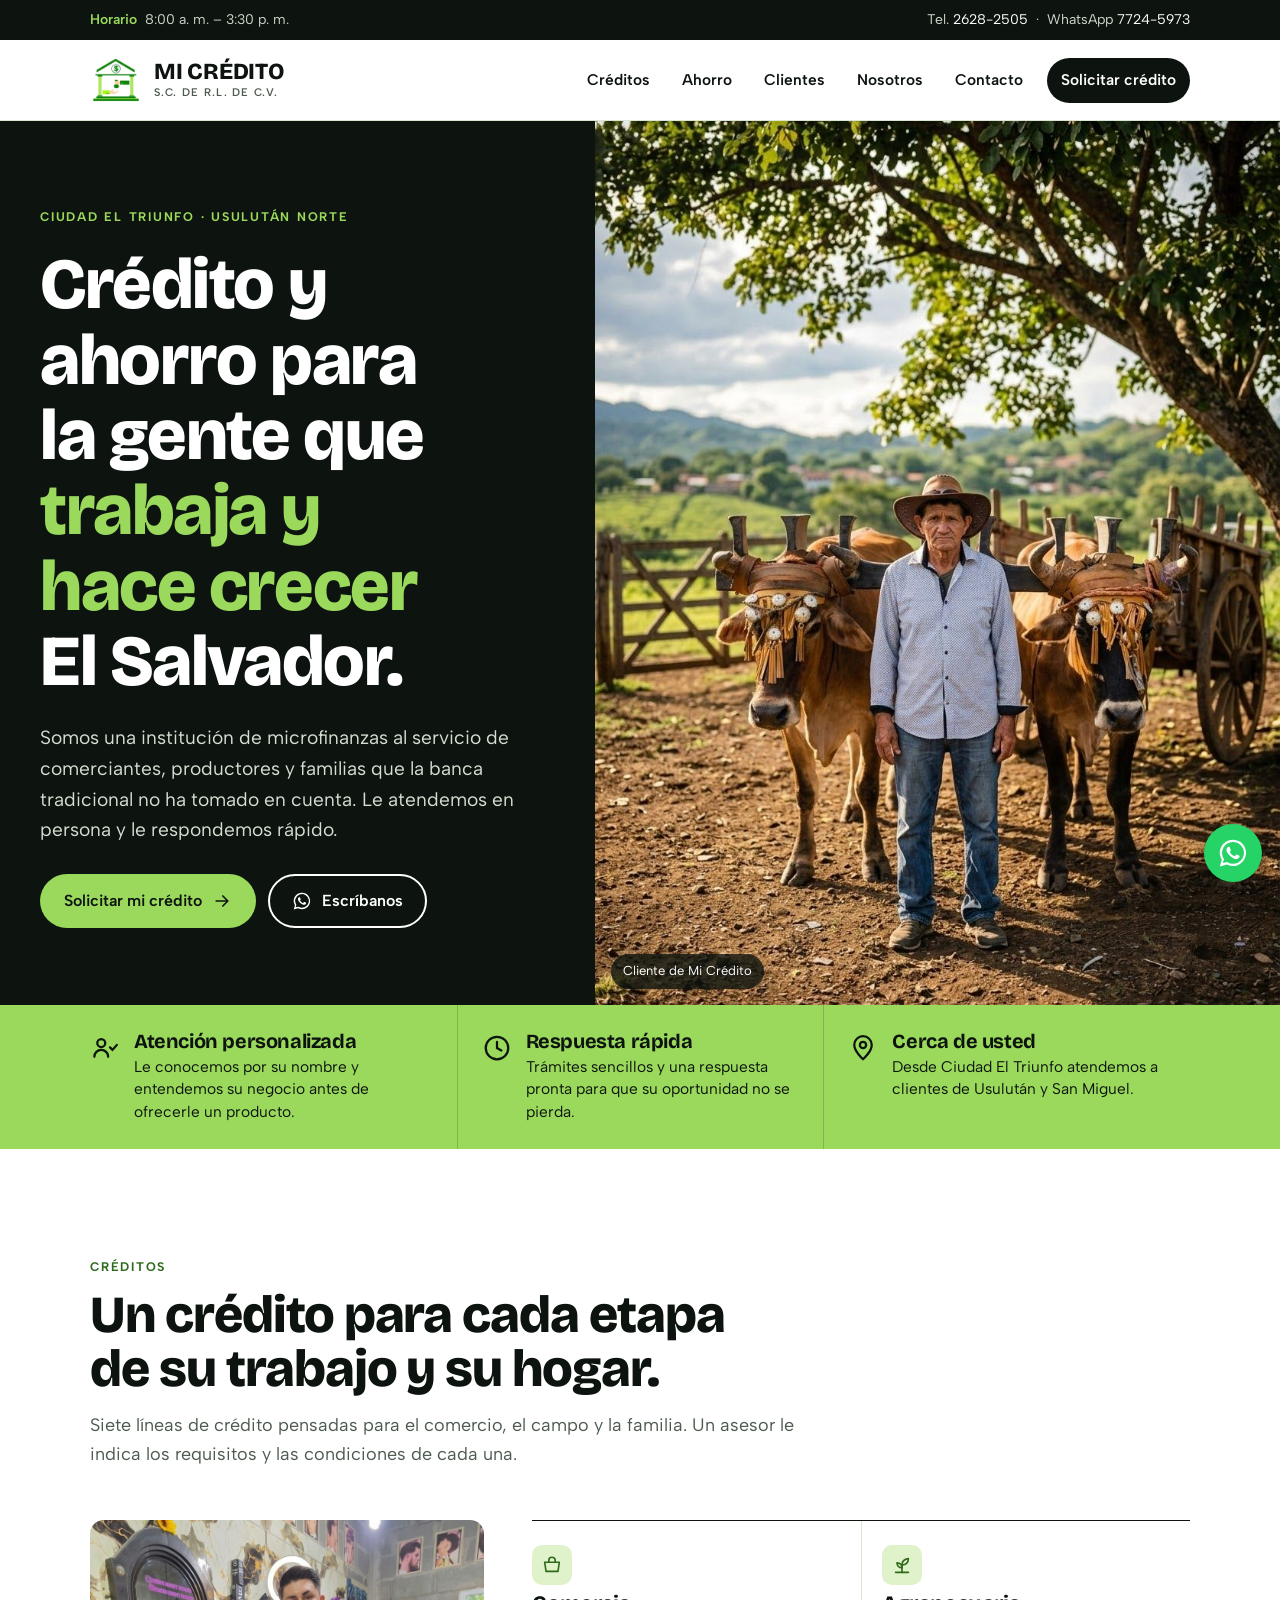
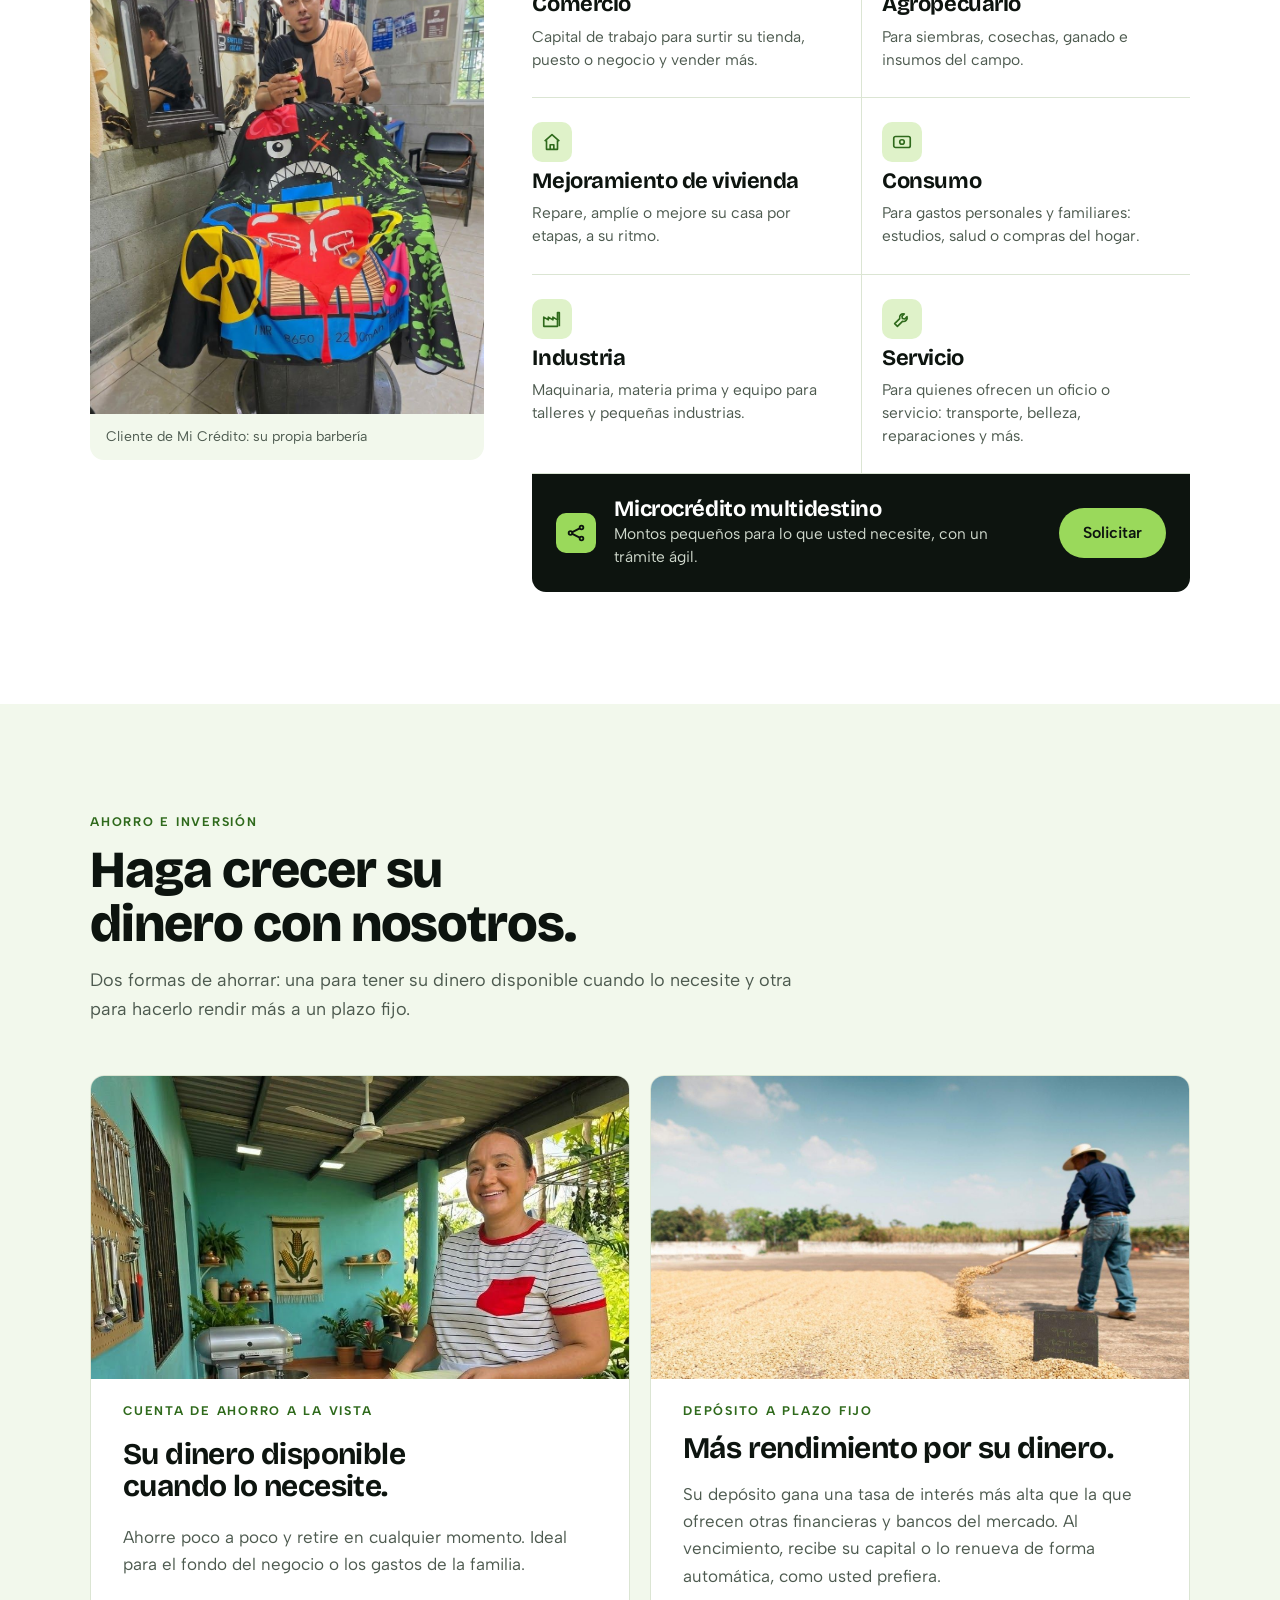
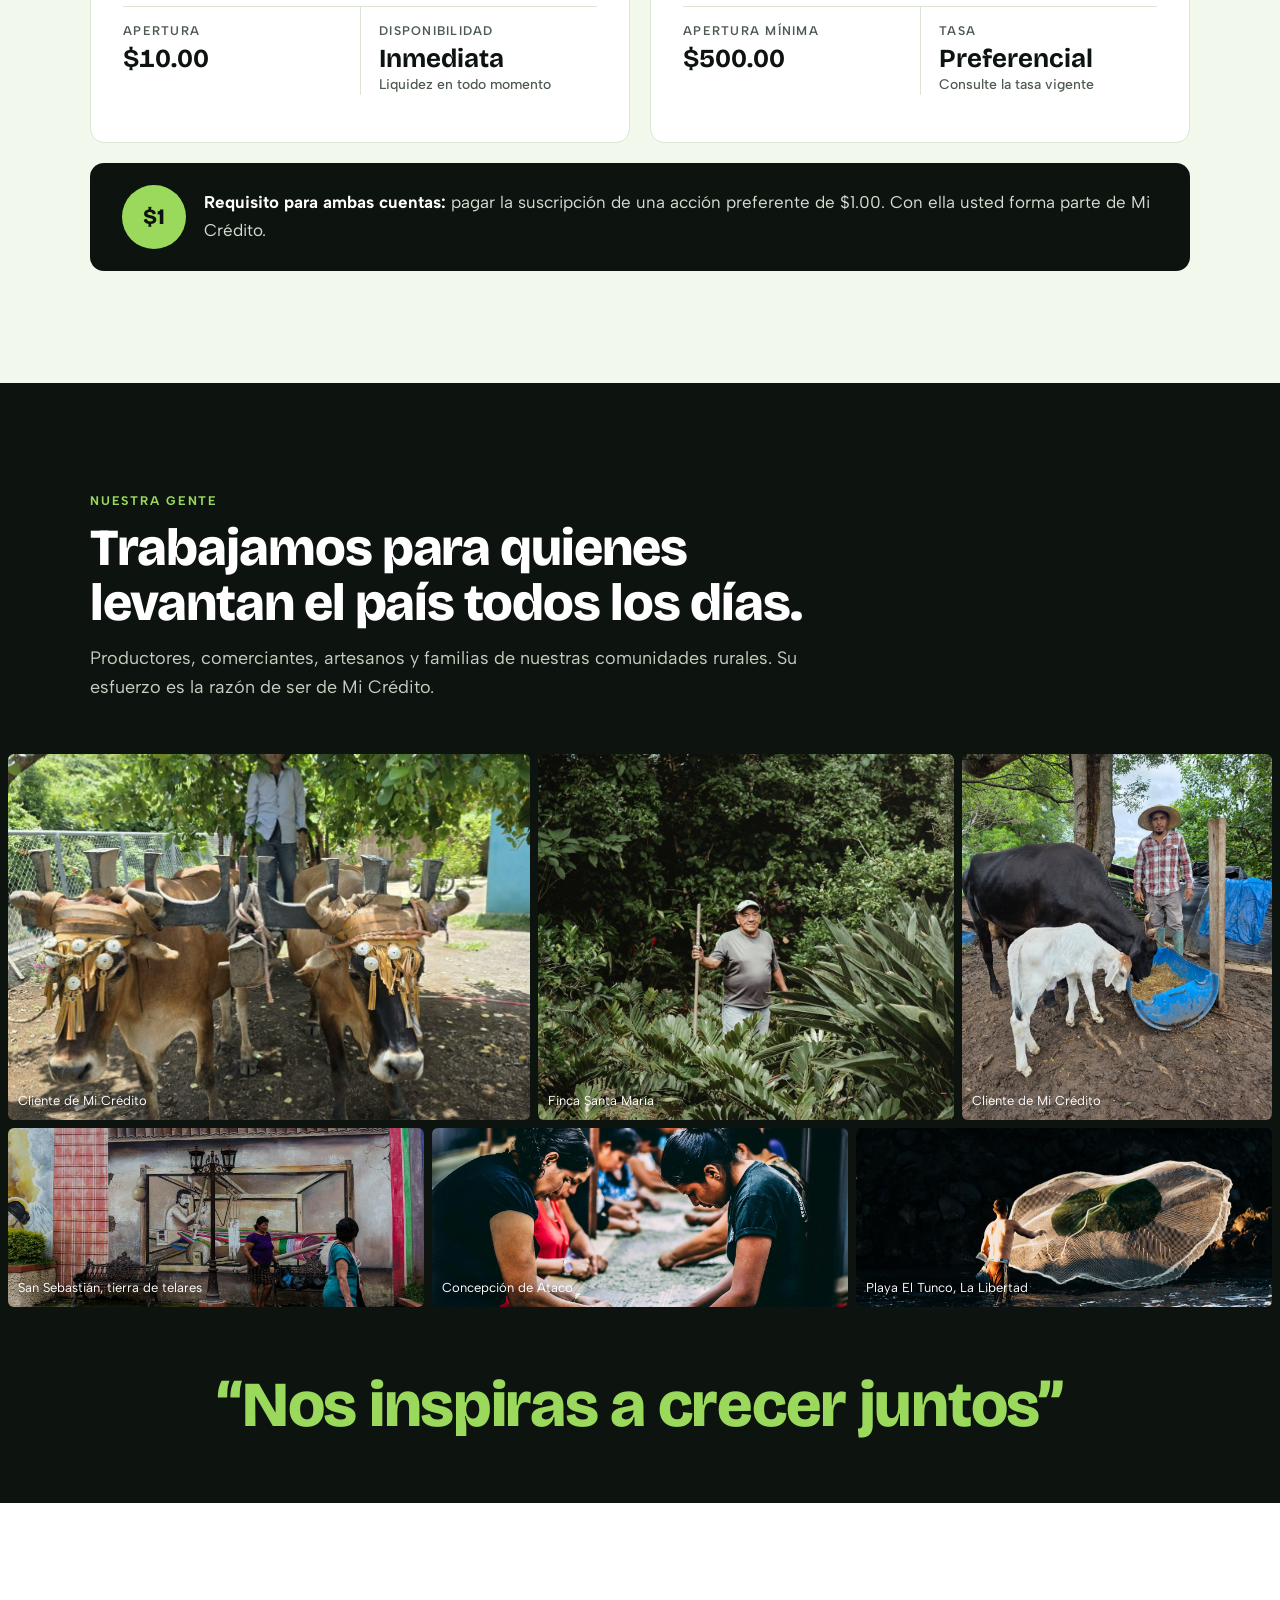
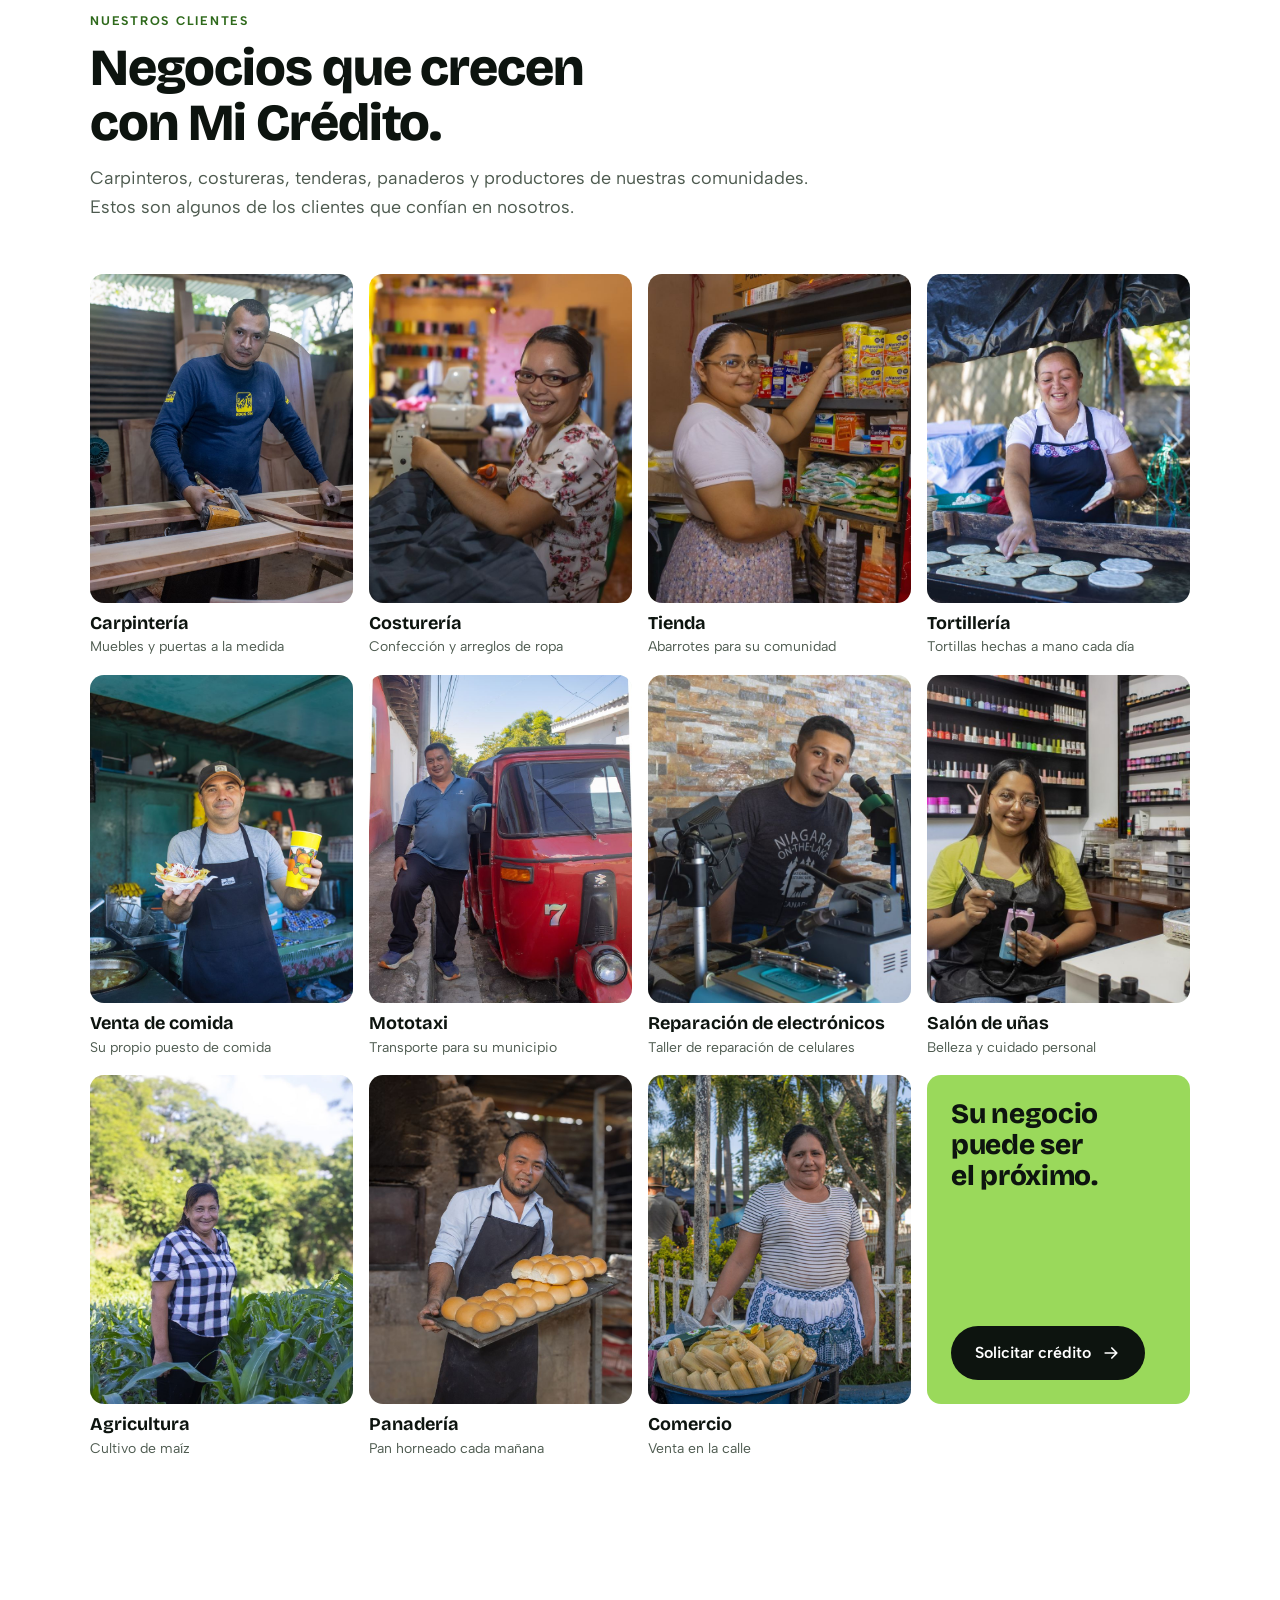
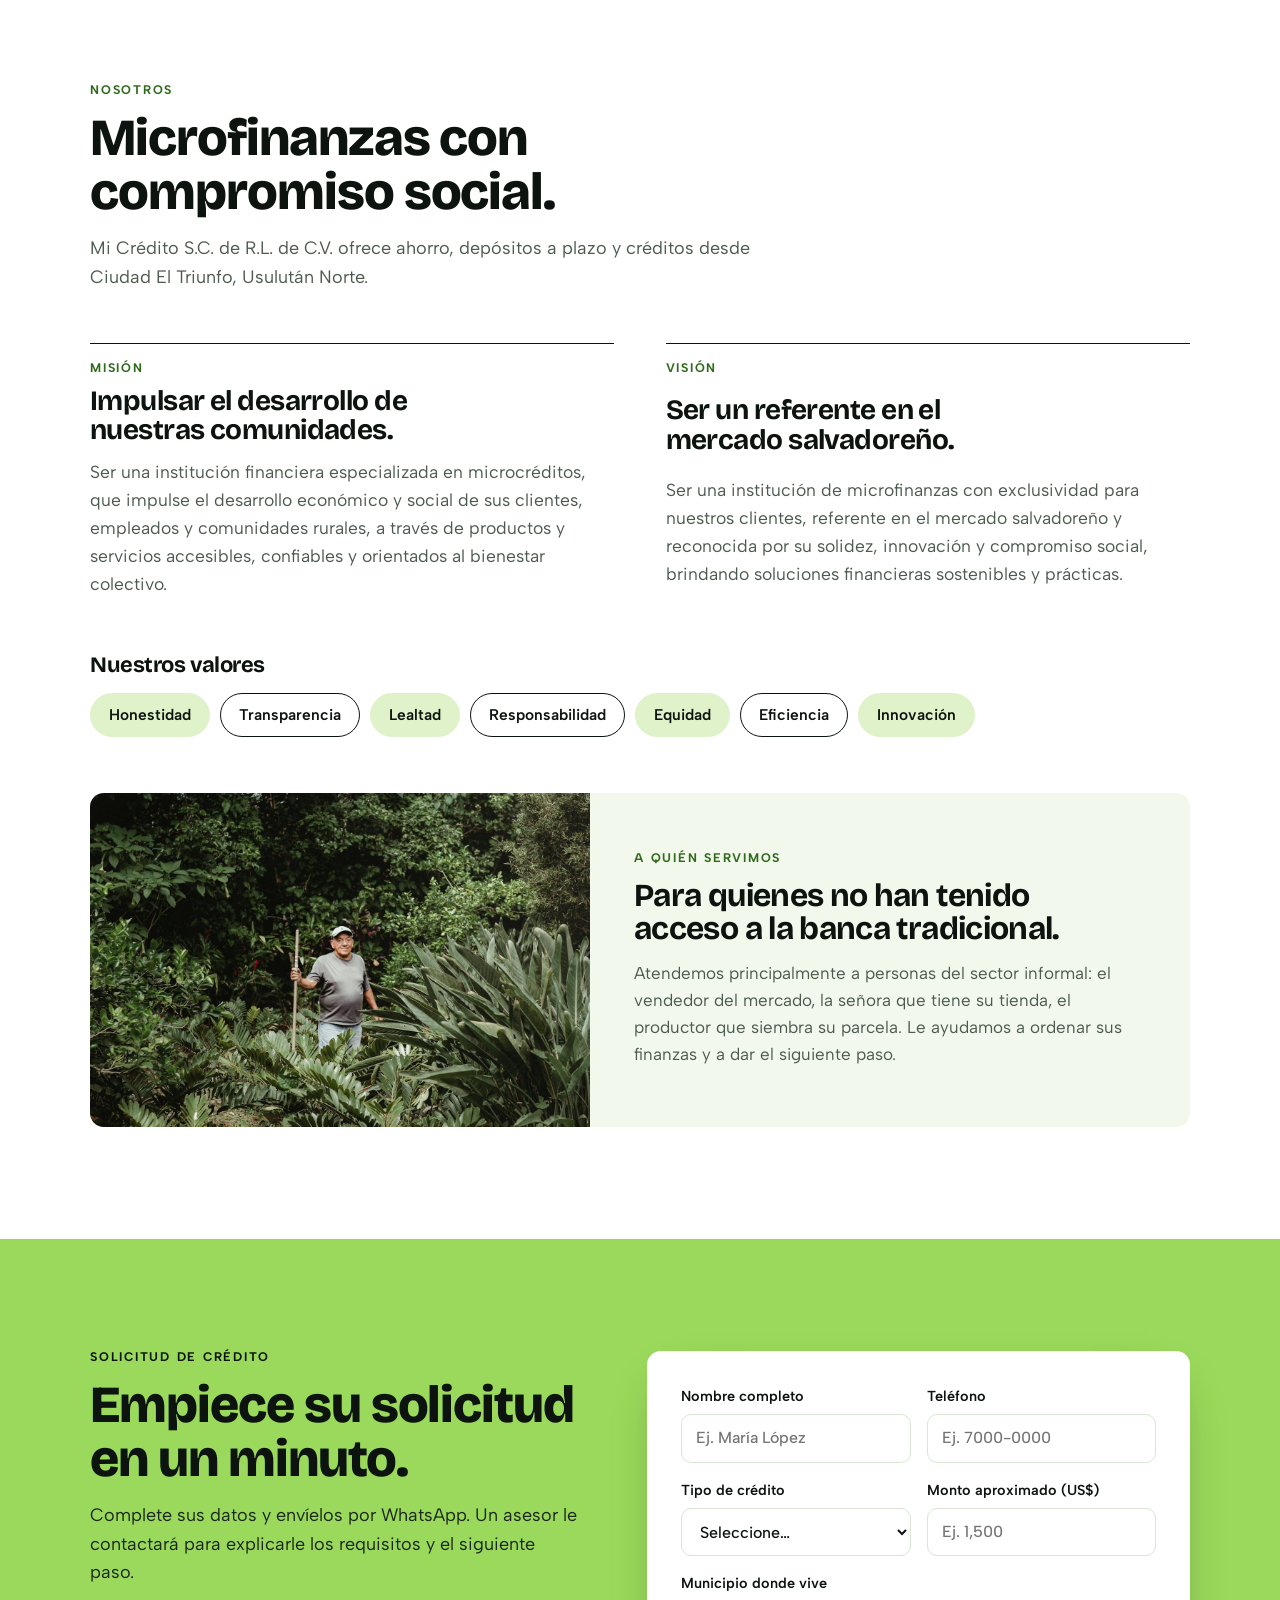
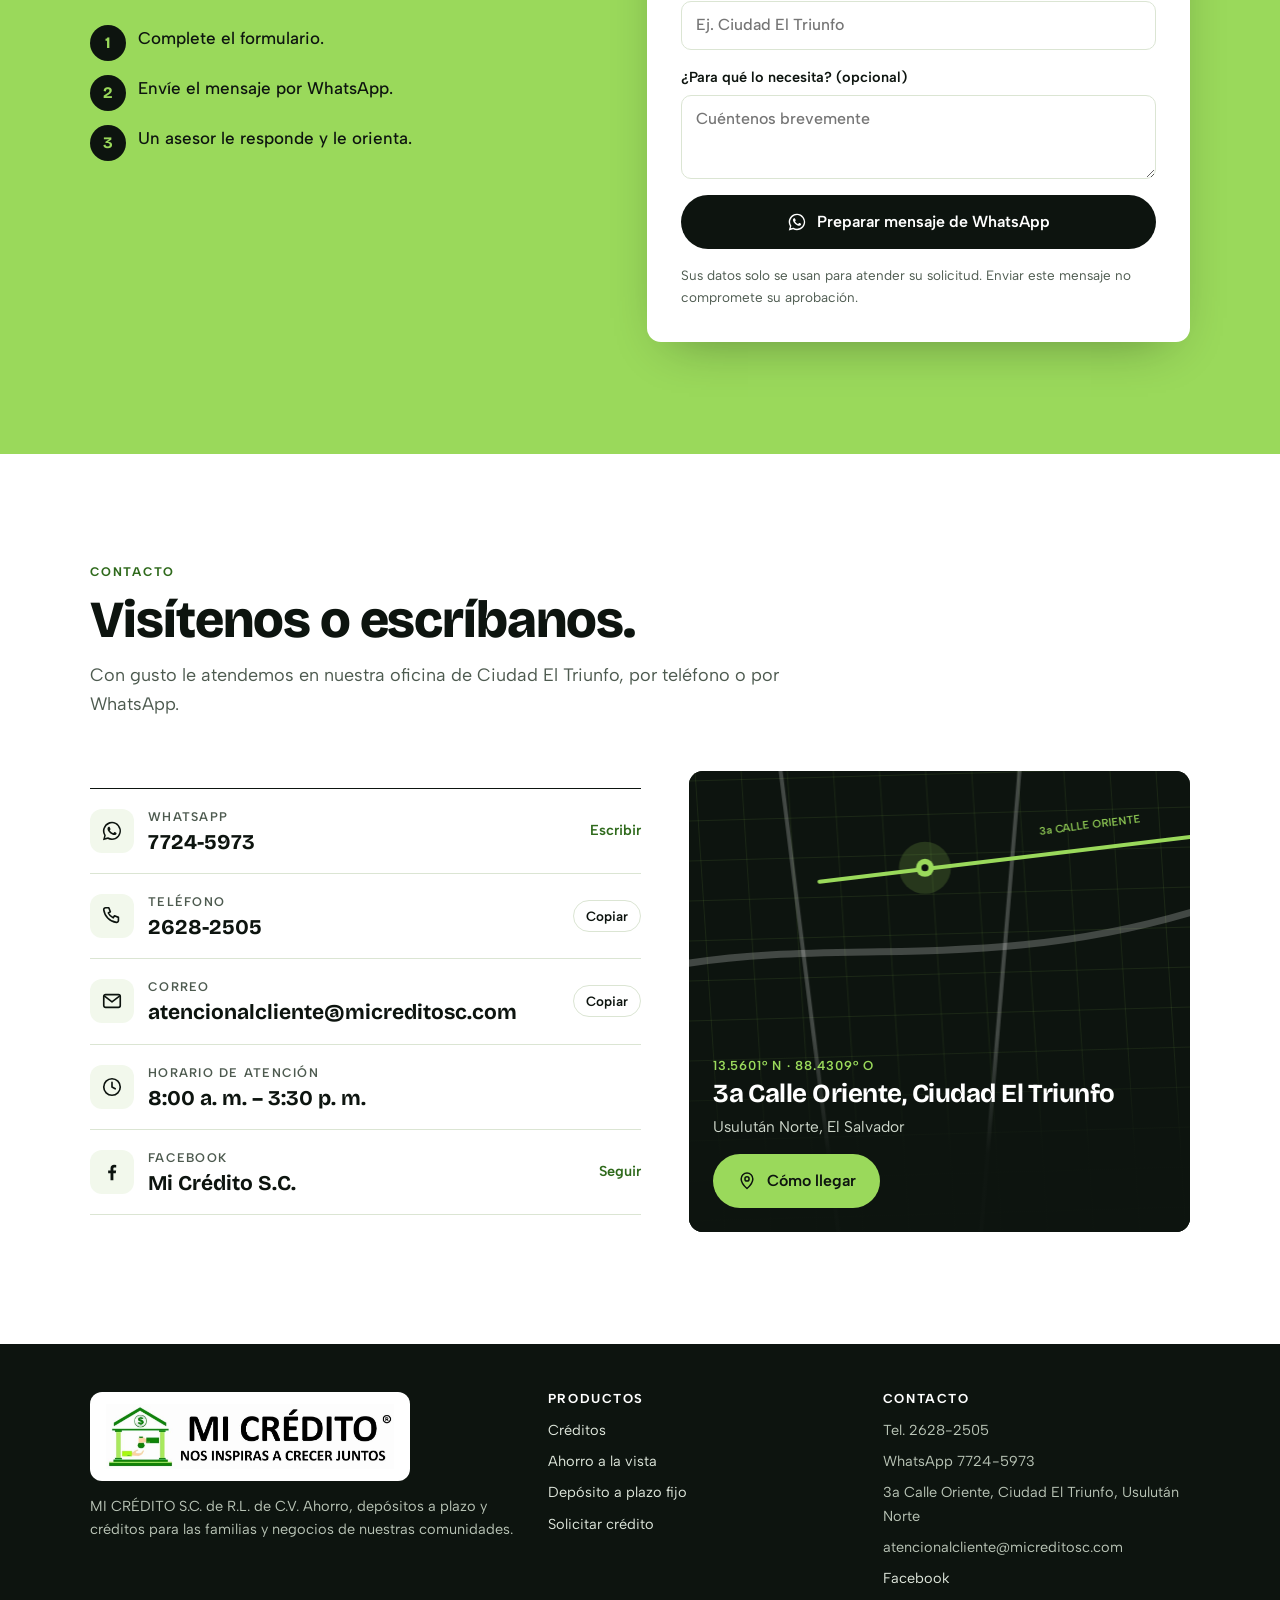
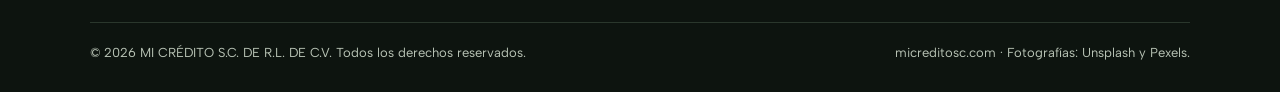
==== index.html @ 95948103 "Galería de clientes: 11 negocios reales Co-Authored-By: Claude Opus 5.5 <noreply@anthropic.com> Clau" ====
<!doctype html><html lang="es"><head><meta charset="utf-8"><meta name="viewport" content="width=device-width, initial-scale=1, viewport-fit=cover">
<title>Mi Crédito S.C.</title>
<meta name="description" content="Mi Crédito S.C. — créditos, ahorro y depósitos a plazo en Ciudad El Triunfo, Usulután Norte. Atención personalizada y respuesta rápida.">
<link rel="icon" type="image/png" href="favicon.png">
<link rel="apple-touch-icon" href="apple-touch-icon.png">
<link rel="canonical" href="https://micreditosc.com/">
<meta property="og:type" content="website">
<meta property="og:url" content="https://micreditosc.com/">
<meta property="og:title" content="Mi Crédito S.C. | Créditos y ahorro en Ciudad El Triunfo">
<meta property="og:description" content="Créditos, ahorro y depósitos a plazo en Ciudad El Triunfo, Usulután Norte. Atención personalizada y respuesta rápida.">
<meta property="og:image" content="https://micreditosc.com/img/cliente-carreta-retrato.jpg">
<meta property="og:locale" content="es_SV">
<link rel="preconnect" href="https://fonts.googleapis.com">
<link rel="preconnect" href="https://fonts.gstatic.com" crossorigin>
<link rel="stylesheet" href="https://fonts.googleapis.com/css2?family=Bricolage+Grotesque:opsz,wght@12..96,500;12..96,700;12..96,800&family=Albert+Sans:wght@400;500;600;700&display=swap">
<style>
/* Layout: photo-led single page. Black type panels beside full-bleed photos of Salvadoran people; light green carries every action. */
:root{
  color-scheme: light;
  --ink:#0d140f;          /* negro de marca */
  --ink-2:#1b261d;
  --paper:#ffffff;        /* blanco */
  --mist:#f2f8ec;         /* blanco verdoso para bandas */
  --leaf:#9ad95b;         /* verde claro de marca */
  --leaf-soft:#dff2c9;
  --leaf-deep:#2f6a1c;    /* verde legible sobre blanco */
  --muted:#4d5a4f;
  --line:#dbe5d3;
  --display:"Bricolage Grotesque", "Arial Narrow", Arial, sans-serif;
  --body:"Albert Sans", "Segoe UI", Helvetica, Arial, sans-serif;
  --wrap:1180px;
  --gutter:clamp(16px,4vw,40px);
  --r:14px;
}
*{box-sizing:border-box}
html{scroll-behavior:smooth}
@media (prefers-reduced-motion:reduce){html{scroll-behavior:auto}*{transition:none!important}}
body{background:var(--paper);color:var(--ink);font:400 17px/1.6 var(--body);margin:0;-webkit-font-smoothing:antialiased}
img{max-width:100%;height:auto;display:block}
[hidden]{display:none!important}
a{color:inherit}
h1,h2,h3{font-family:var(--display);line-height:1.05;margin:0;text-wrap:balance;letter-spacing:-.02em}
p{margin:0}
.wrap{max-width:var(--wrap);margin-inline:auto;padding-inline:var(--gutter)}
.eyebrow{font:700 12.5px/1 var(--body);letter-spacing:.14em;text-transform:uppercase;color:var(--leaf-deep)}
.on-dark .eyebrow,.eyebrow.on-dark{color:var(--leaf)}
:focus-visible{outline:3px solid var(--leaf);outline-offset:3px;border-radius:6px}

/* Botones */
.btn{display:inline-flex;align-items:center;gap:10px;font:600 16px/1 var(--body);padding:15px 22px;border-radius:999px;text-decoration:none;border:2px solid transparent;cursor:pointer;transition:transform .15s ease, background .15s ease}
.btn:hover{transform:translateY(-1px)}
.btn-leaf{background:var(--leaf);color:var(--ink)}
.btn-leaf:hover{background:#aee374}
.btn-ghost{border-color:currentColor;color:inherit;background:transparent}
.btn svg{width:20px;height:20px;flex:none}

/* Barra superior */
.topbar{background:var(--ink);color:#cfd8cc;font-size:14px}
.topbar .wrap{display:flex;flex-wrap:wrap;gap:6px 24px;justify-content:space-between;padding-block:9px}
.topbar a{text-decoration:none;color:#fff}
.topbar span b{color:var(--leaf);font-weight:600}

/* Encabezado */
header.site{position:sticky;top:env(safe-area-inset-top,0px);z-index:20;background:rgba(255,255,255,.96);backdrop-filter:saturate(1.4) blur(8px);border-bottom:1px solid var(--line)}
header.site .wrap{display:flex;align-items:center;justify-content:space-between;gap:20px;padding-block:14px}
.brand{display:flex;align-items:center;gap:12px;text-decoration:none}
.mark{width:52px;height:52px;flex:none;display:block}
.foot-logo{display:block;background:#fff;border-radius:12px;padding:12px 16px;max-width:320px}
.foot-logo img{width:100%;height:auto}
.brand-name{font:800 23px/1 var(--display);letter-spacing:-.01em;text-transform:uppercase}
.brand-name small{display:block;font:600 11px/1.3 var(--body);letter-spacing:.12em;text-transform:uppercase;color:var(--muted);margin-top:3px}
nav.main ul{display:flex;gap:4px;list-style:none;margin:0;padding:0;align-items:center}
nav.main a{display:block;text-decoration:none;font-weight:600;font-size:15.5px;padding:10px 14px;border-radius:999px}
nav.main a:hover{background:var(--mist)}
nav.main a.cta{background:var(--ink);color:#fff;margin-left:6px}
nav.main a.cta:hover{background:var(--ink-2)}
.menu-btn{display:none;background:none;border:1.5px solid var(--line);border-radius:10px;padding:9px 12px;font:600 15px var(--body);color:var(--ink);cursor:pointer}
@media (max-width:900px){
  .menu-btn{display:block}
  nav.main{position:absolute;left:0;right:0;top:100%;background:var(--paper);border-bottom:1px solid var(--line);padding:10px var(--gutter) 18px}
  nav.main ul{flex-direction:column;align-items:stretch}
  nav.main a.cta{margin:8px 0 0;text-align:center}
}

/* Héroe */
.hero{display:grid;grid-template-columns:minmax(0,1fr) minmax(0,1.15fr);background:var(--ink);color:#fff}
.hero-copy{padding:clamp(40px,7vw,96px) var(--gutter) clamp(40px,6vw,80px);display:flex;flex-direction:column;justify-content:center;gap:24px;max-width:640px;margin-left:auto;width:100%}
.hero h1{font-size:clamp(40px,5.6vw,74px);font-weight:800}
.hero h1 em{font-style:normal;color:var(--leaf)}
.hero .lead{font-size:clamp(17px,1.5vw,20px);color:#d6ded3;max-width:34em}
.hero .actions{display:flex;flex-wrap:wrap;gap:12px;margin-top:4px}
.hero .actions .btn-ghost{color:#fff}
.hero-photo{position:relative;min-height:420px}
.hero-photo img{position:absolute;inset:0;width:100%;height:100%!important;object-fit:cover;object-position:30% 30%}
.hero-photo figcaption{position:absolute;left:16px;bottom:16px;background:rgba(13,20,15,.78);color:#fff;font-size:13px;padding:7px 12px;border-radius:999px}
@media (max-width:900px){
  .hero{grid-template-columns:1fr}
  .hero-photo{order:-1;min-height:0;aspect-ratio:4/3;max-width:100%}
  .hero-copy{max-width:none;margin:0}
}

/* Franja de diferenciadores */
.pillars{background:var(--leaf)}
.pillars .wrap{display:grid;grid-template-columns:repeat(3,minmax(0,1fr));gap:0}
.pillar{display:flex;gap:14px;align-items:flex-start;padding:26px 24px 26px 0}
.pillar + .pillar{padding-left:24px;border-left:1.5px solid rgba(13,20,15,.18)}
.pillar svg{width:30px;height:30px;flex:none;margin-top:2px}
.pillar h3{font-size:20px;margin-bottom:4px}
.pillar p{font-size:15.5px;line-height:1.45}
@media (max-width:800px){
  .pillars .wrap{grid-template-columns:1fr}
  .pillar,.pillar + .pillar{padding:20px 0;border-left:0}
  .pillar + .pillar{border-top:1.5px solid rgba(13,20,15,.18)}
}

section{padding-block:clamp(64px,9vw,112px)}
.sec-head{display:grid;gap:14px;max-width:760px;margin-bottom:clamp(32px,5vw,52px)}
.sec-head h2{font-size:clamp(32px,4.2vw,52px);font-weight:800}
.sec-head p{color:var(--muted);font-size:18px;max-width:40em}

/* Créditos */
.credits-layout{display:grid;grid-template-columns:minmax(0,.9fr) minmax(0,1.5fr);gap:clamp(24px,4vw,48px);align-items:start}
.credit-photo{position:sticky;top:96px;border-radius:var(--r);overflow:hidden;background:var(--mist)}
.credit-photo img{width:100%;aspect-ratio:4/5;object-fit:cover}
.credit-photo figcaption{padding:12px 16px;font-size:14px;color:var(--muted)}
.credit-list{display:grid;grid-template-columns:repeat(2,minmax(0,1fr));gap:0;border-top:1.5px solid var(--ink)}
.credit{padding:24px 20px 26px 0;border-bottom:1px solid var(--line);display:grid;gap:8px;align-content:start}
.credit:nth-child(2n){padding-left:20px;border-left:1px solid var(--line)}
.credit .ic{width:40px;height:40px;border-radius:10px;background:var(--leaf-soft);display:grid;place-items:center}
.credit .ic svg{width:22px;height:22px}
.credit h3{font-size:22px;font-weight:700}
.credit p{color:var(--muted);font-size:15.5px;line-height:1.5}
.credit.wide{grid-column:1/-1;padding-left:0;border-left:0;background:var(--ink);color:#fff;padding:24px;border-radius:0 0 var(--r) var(--r);border-bottom:0;grid-template-columns:auto minmax(0,1fr) auto;align-items:center;gap:18px}
.credit.wide p{color:#cfd8cc}
.credit.wide .ic{background:var(--leaf)}
@media (max-width:900px){
  .credits-layout{grid-template-columns:1fr}
  .credit-photo{position:static}
  .credit-photo img{aspect-ratio:16/10}
}
@media (max-width:560px){
  .credit-list{grid-template-columns:1fr}
  .credit:nth-child(2n){padding-left:0;border-left:0}
  .credit.wide{grid-template-columns:1fr}
}

/* Ahorro */
.savings{background:var(--mist)}
.save-grid{display:grid;grid-template-columns:repeat(2,minmax(0,1fr));gap:20px}
.save-card{background:var(--paper);border:1px solid var(--line);border-radius:var(--r);overflow:hidden;display:flex;flex-direction:column}
.save-card img{width:100%;aspect-ratio:16/9;object-fit:cover}
.save-body{padding:26px clamp(20px,3vw,32px) 30px;display:grid;gap:16px;flex:1}
.save-body h3{font-size:clamp(24px,2.4vw,30px)}
.save-body > p{color:var(--muted)}
.facts{display:grid;grid-template-columns:repeat(2,minmax(0,1fr));gap:0;border-top:1px solid var(--line);margin-top:auto}
.fact{padding:14px 0 0}
.fact + .fact{padding-left:18px;border-left:1px solid var(--line)}
.fact dt{font-size:12.5px;letter-spacing:.1em;text-transform:uppercase;color:var(--muted);font-weight:600}
.fact dd{margin:4px 0 0;font:700 26px/1.1 var(--display);font-variant-numeric:tabular-nums}
.fact dd small{font:500 14px/1.3 var(--body);color:var(--muted);display:block;margin-top:3px}
.share-note{margin-top:20px;display:grid;grid-template-columns:auto minmax(0,1fr);gap:18px;align-items:center;background:var(--ink);color:#fff;border-radius:var(--r);padding:22px clamp(20px,3vw,32px)}
.share-coin{width:64px;height:64px;border-radius:50%;background:var(--leaf);color:var(--ink);display:grid;place-items:center;font:800 22px/1 var(--display)}
.share-note p{color:#d6ded3}
.share-note strong{color:#fff}
@media (max-width:800px){.save-grid{grid-template-columns:1fr}}

/* Nuestra gente */
.people{background:var(--ink);color:#fff;padding-bottom:0}
.people .sec-head p{color:#c4cec1}
.mosaic{display:grid;grid-template-columns:repeat(12,minmax(0,1fr));grid-auto-rows:clamp(120px,14vw,190px);gap:8px;padding:0 8px 8px}
.mosaic figure{margin:0;position:relative;overflow:hidden;border-radius:6px}
.mosaic img{width:100%;height:100%!important;object-fit:cover;transition:transform .5s ease}
.mosaic figure:hover img{transform:scale(1.04)}
.mosaic figcaption{position:absolute;left:10px;bottom:10px;right:10px;font-size:13px;line-height:1.3;color:#fff;text-shadow:0 1px 8px rgba(0,0,0,.7)}
.m1{grid-column:span 5;grid-row:span 2}
.m2{grid-column:span 4;grid-row:span 2}
.m3{grid-column:span 3;grid-row:span 2}
.m4{grid-column:span 4}
.m5{grid-column:span 4}
.m6{grid-column:span 4}
.slogan{grid-column:span 12;display:flex;align-items:center;justify-content:center;padding:clamp(28px,5vw,56px) 16px;text-align:center}
.slogan p{font:800 clamp(30px,5vw,64px)/1.05 var(--display);letter-spacing:-.02em;color:var(--leaf);text-wrap:balance}
@media (max-width:760px){
  .mosaic{grid-template-columns:repeat(2,minmax(0,1fr));grid-auto-rows:170px}
  .m1,.m2,.m3,.m4,.m5,.m6{grid-column:span 1;grid-row:span 1}
  .m1{grid-column:span 2;grid-row:span 2}
  .m6{grid-column:span 2}
  .slogan{grid-column:span 2}
}

/* Clientes */
.clients{background:var(--paper)}
.client-grid{display:grid;grid-template-columns:repeat(4,minmax(0,1fr));gap:16px;list-style:none;margin:0;padding:0}
.client{margin:0;display:grid;gap:10px;align-content:start}
.client img{width:100%;aspect-ratio:4/5;height:auto;object-fit:cover;border-radius:var(--r);background:var(--mist)}
.client figcaption{display:grid;gap:2px}
.client figcaption b{font:700 18px/1.2 var(--display)}
.client figcaption span{font-size:14px;color:var(--muted)}
.client-cta{background:var(--leaf);border-radius:var(--r);padding:24px;display:grid;align-content:space-between;gap:18px;aspect-ratio:4/5;max-width:100%}
.client-cta p{font:800 clamp(22px,2.2vw,28px)/1.1 var(--display);letter-spacing:-.01em;text-wrap:balance}
.client-cta .btn{justify-self:start}
@media (max-width:980px){.client-grid{grid-template-columns:repeat(3,minmax(0,1fr))}}
@media (max-width:700px){.client-grid{grid-template-columns:repeat(2,minmax(0,1fr));gap:12px}.client figcaption b{font-size:16px}.client-cta{aspect-ratio:4/5;padding:16px}.client-cta p{font-size:19px}.client-cta .btn{padding:12px 14px;font-size:14px}}

/* Nosotros */
.about-grid{display:grid;grid-template-columns:repeat(2,minmax(0,1fr));gap:clamp(24px,4vw,56px)}
.mv{display:grid;gap:12px;padding-top:18px;border-top:1.5px solid var(--ink)}
.mv h3{font-size:28px}
.mv p{color:var(--muted);font-size:17.5px}
.values{margin-top:clamp(36px,5vw,56px)}
.values h3{font-size:22px;margin-bottom:16px}
.chips{display:flex;flex-wrap:wrap;gap:10px;list-style:none;padding:0;margin:0}
.chips li{border:1.5px solid var(--ink);border-radius:999px;padding:9px 18px;font-weight:600;font-size:15.5px}
.chips li:nth-child(odd){background:var(--leaf-soft);border-color:var(--leaf-soft)}
.audience{margin-top:clamp(36px,5vw,56px);display:grid;grid-template-columns:minmax(0,1fr) minmax(0,1.2fr);border-radius:var(--r);overflow:hidden;background:var(--mist)}
.audience img{width:100%;height:100%!important;object-fit:cover;min-height:260px}
.audience div{padding:clamp(24px,4vw,44px);display:grid;gap:14px;align-content:center}
.audience h3{font-size:clamp(24px,2.6vw,32px)}
.audience p{color:var(--muted)}
@media (max-width:800px){.about-grid,.audience{grid-template-columns:1fr}.audience img{min-height:0;aspect-ratio:16/10}}

/* Pre-solicitud */
.apply{background:var(--leaf)}
.apply-grid{display:grid;grid-template-columns:minmax(0,1fr) minmax(0,1.1fr);gap:clamp(28px,5vw,64px);align-items:start}
.apply .sec-head{margin-bottom:0}
.apply .sec-head p{color:var(--ink-2)}
.steps{list-style:none;padding:0;margin:24px 0 0;display:grid;gap:14px;counter-reset:s}
.steps li{display:grid;grid-template-columns:36px minmax(0,1fr);gap:12px;align-items:start;font-weight:500}
.steps li::before{counter-increment:s;content:counter(s);width:36px;height:36px;border-radius:50%;background:var(--ink);color:var(--leaf);display:grid;place-items:center;font:700 16px/1 var(--display)}
form.card{background:var(--paper);border-radius:var(--r);padding:clamp(22px,3vw,34px);display:grid;gap:16px;box-shadow:0 18px 50px -24px rgba(13,20,15,.45)}
.row{display:grid;grid-template-columns:repeat(2,minmax(0,1fr));gap:16px}
label{display:grid;gap:6px;font-weight:600;font-size:14.5px}
input,select,textarea{font:500 16px/1.4 var(--body);color:var(--ink);background:var(--paper);border:1.5px solid var(--line);border-radius:10px;padding:12px 14px;width:100%}
input:focus,select:focus,textarea:focus{outline:none;border-color:var(--leaf-deep);box-shadow:0 0 0 3px var(--leaf-soft)}
textarea{min-height:84px;resize:vertical}
.form-note{font-size:13.5px;color:var(--muted)}
.form-err{color:#a3261b;font-size:14px;font-weight:600}
form .btn{justify-content:center;width:100%}
.btn-ink{background:var(--ink);color:#fff}
.btn-ink:hover{background:var(--ink-2)}
.wa-ready{display:grid;gap:10px;background:var(--leaf-soft);border-radius:10px;padding:14px}
.wa-ready p{font-size:14.5px}
@media (max-width:860px){.apply-grid{grid-template-columns:1fr}}
@media (max-width:480px){.row{grid-template-columns:1fr}}

/* Contacto */
.contact-grid{display:grid;grid-template-columns:minmax(0,1.1fr) minmax(0,1fr);gap:clamp(24px,4vw,48px);align-items:stretch}
.channels{display:grid;gap:0;border-top:1.5px solid var(--ink)}
.channel{display:grid;grid-template-columns:44px minmax(0,1fr) auto;gap:14px;align-items:center;padding:18px 0;border-bottom:1px solid var(--line)}
.channel .ic{width:44px;height:44px;border-radius:12px;background:var(--mist);display:grid;place-items:center}
.channel .ic svg{width:22px;height:22px}
.channel dt{font-size:12.5px;letter-spacing:.1em;text-transform:uppercase;color:var(--muted);font-weight:600}
.channel dd{margin:2px 0 0;font:700 21px/1.25 var(--display);overflow-wrap:anywhere}
.channel a.go{font-weight:600;font-size:14.5px;text-decoration:none;color:var(--leaf-deep);white-space:nowrap}
.channel a.go:hover{text-decoration:underline}
.copy{background:none;border:1.5px solid var(--line);border-radius:999px;padding:7px 12px;font:600 13.5px var(--body);color:var(--ink);cursor:pointer}
.copy:hover{border-color:var(--ink)}
.map-card{position:relative;border-radius:var(--r);overflow:hidden;background:var(--ink);color:#fff;display:flex;flex-direction:column;justify-content:flex-end;min-height:420px;text-decoration:none}
.map-card canvas{position:absolute;inset:0;width:100%;height:100%}
.map-info{position:relative;padding:24px;display:grid;gap:8px;background:linear-gradient(to top,rgba(13,20,15,.96) 40%,rgba(13,20,15,0))}
.map-info h3{font-size:26px}
.map-info p{color:#cfd8cc;font-size:15.5px}
.coords{font:600 13px/1 var(--body);letter-spacing:.06em;color:var(--leaf);font-variant-numeric:tabular-nums}
.map-info .btn{justify-self:start;margin-top:6px}
@media (max-width:860px){.contact-grid{grid-template-columns:1fr}.map-card{min-height:360px}}

/* Pie */
footer{background:var(--ink);color:#b9c4b6;font-size:14.5px}
footer .wrap{padding-block:48px 28px;display:grid;gap:32px}
.foot-top{display:grid;grid-template-columns:minmax(0,1.4fr) repeat(2,minmax(0,1fr));gap:28px}
footer h4{font:700 13px/1 var(--body);letter-spacing:.12em;text-transform:uppercase;color:#fff;margin:0 0 14px}
footer ul{list-style:none;padding:0;margin:0;display:grid;gap:8px}
footer a{text-decoration:none;color:#dfe7dc}
footer a:hover{color:var(--leaf)}
footer .brand-name{color:#fff}
footer .brand-name small{color:#9aa697}
.foot-legal{border-top:1px solid #2a372c;padding-top:20px;display:flex;flex-wrap:wrap;gap:8px 24px;justify-content:space-between;font-size:13px}
@media (max-width:760px){.foot-top{grid-template-columns:1fr}}

/* Botón flotante WhatsApp */
.wa-float{position:fixed;right:18px;bottom:calc(18px + env(safe-area-inset-bottom,0px));z-index:30;width:58px;height:58px;border-radius:50%;background:#25d366;display:grid;place-items:center;box-shadow:0 10px 30px -8px rgba(0,0,0,.45)}
.wa-float svg{width:32px;height:32px}
</style>
</head><body>

<!-- ===== Íconos reutilizables ===== -->
<svg width="0" height="0" style="position:absolute" aria-hidden="true">
  <defs>
    <symbol id="i-wa" viewBox="0 0 24 24"><path fill="currentColor" d="M12.04 2a9.9 9.9 0 0 0-8.5 15l-1.4 5.1 5.2-1.4A9.9 9.9 0 1 0 12.04 2Zm0 18.1a8.2 8.2 0 0 1-4.2-1.15l-.3-.18-3.1.8.83-3-.2-.31a8.2 8.2 0 1 1 6.97 3.84Zm4.5-6.14c-.25-.12-1.46-.72-1.69-.8-.23-.08-.39-.12-.55.12-.16.25-.63.8-.78.97-.14.16-.29.18-.53.06a6.7 6.7 0 0 1-3.34-2.92c-.25-.43.25-.4.72-1.34.08-.16.04-.3-.02-.43-.06-.12-.55-1.33-.76-1.82-.2-.48-.4-.41-.55-.42h-.47a.9.9 0 0 0-.65.3 2.7 2.7 0 0 0-.85 2.02 4.7 4.7 0 0 0 .99 2.5 10.8 10.8 0 0 0 4.13 3.65c1.54.66 2.14.72 2.91.6.47-.07 1.46-.6 1.66-1.17.2-.58.2-1.07.15-1.17-.06-.11-.22-.17-.47-.29Z"/></symbol>
    <symbol id="i-phone" viewBox="0 0 24 24"><path fill="none" stroke="currentColor" stroke-width="1.8" stroke-linecap="round" stroke-linejoin="round" d="M5 3h3.5l1.7 4.3-2.2 1.4a11 11 0 0 0 5.3 5.3l1.4-2.2L19 13.5V17a2 2 0 0 1-2.2 2A16 16 0 0 1 3 5.2 2 2 0 0 1 5 3Z"/></symbol>
    <symbol id="i-mail" viewBox="0 0 24 24"><g fill="none" stroke="currentColor" stroke-width="1.8" stroke-linejoin="round"><rect x="3" y="5" width="18" height="14" rx="2"/><path d="m3.5 6.5 8.5 6.5 8.5-6.5"/></g></symbol>
    <symbol id="i-clock" viewBox="0 0 24 24"><g fill="none" stroke="currentColor" stroke-width="1.8" stroke-linecap="round"><circle cx="12" cy="12" r="9"/><path d="M12 7v5l3.5 2"/></g></symbol>
    <symbol id="i-pin" viewBox="0 0 24 24"><g fill="none" stroke="currentColor" stroke-width="1.8" stroke-linejoin="round"><path d="M12 21s-7-6.2-7-11.5a7 7 0 0 1 14 0C19 14.8 12 21 12 21Z"/><circle cx="12" cy="9.5" r="2.5"/></g></symbol>
    <symbol id="i-fb" viewBox="0 0 24 24"><path fill="currentColor" d="M13.5 21v-7.6h2.6l.4-3h-3V8.5c0-.87.25-1.46 1.5-1.46h1.6V4.36A21 21 0 0 0 14.3 4.2c-2.3 0-3.9 1.4-3.9 4v2.2H7.8v3h2.6V21h3.1Z"/></symbol>
    <symbol id="i-arrow" viewBox="0 0 24 24"><path fill="none" stroke="currentColor" stroke-width="2" stroke-linecap="round" stroke-linejoin="round" d="M5 12h14m-6-6 6 6-6 6"/></symbol>
  </defs>
</svg>

<div class="topbar">
  <div class="wrap">
    <span><b>Horario</b> &nbsp;8:00 a. m. – 3:30 p. m.</span>
    <span>Tel. <a href="tel:+50326282505">2628-2505</a> &nbsp;·&nbsp; WhatsApp <a href="https://wa.me/50377245973" target="_blank" rel="noopener">7724-5973</a></span>
  </div>
</div>

<header class="site">
  <div class="wrap">
    <a class="brand" href="#inicio" aria-label="Mi Crédito S.C., ir al inicio">
      <img class="mark" src="img/logo-icono.png" alt="" width="52" height="52">
      <span class="brand-name">Mi Crédito<small>S.C. de R.L. de C.V.</small></span>
    </a>
    <button class="menu-btn" id="menuBtn" aria-expanded="false" aria-controls="mainNav">Menú</button>
    <nav class="main" id="mainNav">
      <ul>
        <li><a href="#creditos">Créditos</a></li>
        <li><a href="#ahorro">Ahorro</a></li>
        <li><a href="#clientes">Clientes</a></li>
        <li><a href="#nosotros">Nosotros</a></li>
        <li><a href="#contacto">Contacto</a></li>
        <li><a class="cta" href="#solicitud">Solicitar crédito</a></li>
      </ul>
    </nav>
  </div>
</header>

<main id="inicio">

  <!-- Héroe -->
  <section class="hero" style="padding:0" aria-labelledby="hero-title">
    <div class="hero-copy on-dark">
      <span class="eyebrow">Ciudad El Triunfo · Usulután Norte</span>
      <h1 id="hero-title">Crédito y ahorro para la gente que <em>trabaja y hace crecer</em> El Salvador.</h1>
      <p class="lead">Somos una institución de microfinanzas al servicio de comerciantes, productores y familias que la banca tradicional no ha tomado en cuenta. Le atendemos en persona y le respondemos rápido.</p>
      <div class="actions">
        <a class="btn btn-leaf" href="#solicitud">Solicitar mi crédito <svg aria-hidden="true"><use href="#i-arrow"/></svg></a>
        <a class="btn btn-ghost" href="https://wa.me/50377245973" target="_blank" rel="noopener"><svg aria-hidden="true"><use href="#i-wa"/></svg> Escríbanos</a>
      </div>
    </div>
    <figure class="hero-photo" style="margin:0">
      <img src="img/cliente-carreta-retrato.jpg" alt="Cliente de Mi Crédito junto a su yunta de bueyes y su carreta" width="896" height="1195" fetchpriority="high" style="object-position:50% 42%">
      <figcaption>Cliente de Mi Crédito</figcaption>
    </figure>
  </section>

  <!-- Diferenciadores -->
  <div class="pillars">
    <div class="wrap">
      <div class="pillar">
        <svg viewBox="0 0 24 24" aria-hidden="true"><g fill="none" stroke="#0d140f" stroke-width="1.8" stroke-linecap="round"><circle cx="9" cy="8" r="3.2"/><path d="M3.5 19a5.5 5.5 0 0 1 11 0"/><path d="M16 11.5l2 2 3.5-4"/></g></svg>
        <div><h3>Atención personalizada</h3><p>Le conocemos por su nombre y entendemos su negocio antes de ofrecerle un producto.</p></div>
      </div>
      <div class="pillar">
        <svg viewBox="0 0 24 24" aria-hidden="true"><use href="#i-clock" style="color:#0d140f"/></svg>
        <div><h3>Respuesta rápida</h3><p>Trámites sencillos y una respuesta pronta para que su oportunidad no se pierda.</p></div>
      </div>
      <div class="pillar">
        <svg viewBox="0 0 24 24" aria-hidden="true"><use href="#i-pin" style="color:#0d140f"/></svg>
        <div><h3>Cerca de usted</h3><p>Desde Ciudad El Triunfo atendemos a clientes de Usulután y San Miguel.</p></div>
      </div>
    </div>
  </div>

  <!-- Créditos -->
  <section id="creditos" aria-labelledby="cred-title">
    <div class="wrap">
      <div class="sec-head">
        <span class="eyebrow">Créditos</span>
        <h2 id="cred-title">Un crédito para cada etapa de su trabajo y su hogar.</h2>
        <p>Siete líneas de crédito pensadas para el comercio, el campo y la familia. Un asesor le indica los requisitos y las condiciones de cada una.</p>
      </div>
      <div class="credits-layout">
        <figure class="credit-photo" style="margin:0">
          <img src="img/cliente-barberia.jpg" alt="Cliente de Mi Crédito en su barbería" width="896" height="1195" style="object-position:50% 12%">
          <figcaption>Cliente de Mi Crédito: su propia barbería</figcaption>
        </figure>
        <div class="credit-list">
          <article class="credit">
            <span class="ic"><svg viewBox="0 0 24 24" aria-hidden="true"><g fill="none" stroke="#2f6a1c" stroke-width="1.8" stroke-linejoin="round"><path d="M4 9h16l-1.5 10h-13Z"/><path d="M8.5 9V7a3.5 3.5 0 0 1 7 0v2"/></g></svg></span>
            <h3>Comercio</h3>
            <p>Capital de trabajo para surtir su tienda, puesto o negocio y vender más.</p>
          </article>
          <article class="credit">
            <span class="ic"><svg viewBox="0 0 24 24" aria-hidden="true"><g fill="none" stroke="#2f6a1c" stroke-width="1.8" stroke-linecap="round" stroke-linejoin="round"><path d="M12 20v-8"/><path d="M12 12c0-4 2.7-6.6 7-7-.2 4.3-3 7-7 7Z"/><path d="M12 15c0-3-2.1-5.2-5.5-5.5.2 3.4 2.3 5.5 5.5 5.5Z"/><path d="M5 20h14"/></g></svg></span>
            <h3>Agropecuario</h3>
            <p>Para siembras, cosechas, ganado e insumos del campo.</p>
          </article>
          <article class="credit">
            <span class="ic"><svg viewBox="0 0 24 24" aria-hidden="true"><g fill="none" stroke="#2f6a1c" stroke-width="1.8" stroke-linejoin="round"><path d="M4 11 12 4l8 7"/><path d="M6 10v10h12V10"/><path d="M10 20v-5h4v5"/></g></svg></span>
            <h3>Mejoramiento de vivienda</h3>
            <p>Repare, amplíe o mejore su casa por etapas, a su ritmo.</p>
          </article>
          <article class="credit">
            <span class="ic"><svg viewBox="0 0 24 24" aria-hidden="true"><g fill="none" stroke="#2f6a1c" stroke-width="1.8" stroke-linejoin="round"><rect x="3" y="6" width="18" height="12" rx="2"/><circle cx="12" cy="12" r="2.5"/></g></svg></span>
            <h3>Consumo</h3>
            <p>Para gastos personales y familiares: estudios, salud o compras del hogar.</p>
          </article>
          <article class="credit">
            <span class="ic"><svg viewBox="0 0 24 24" aria-hidden="true"><g fill="none" stroke="#2f6a1c" stroke-width="1.8" stroke-linejoin="round"><path d="M3 20V10l5 3V10l5 3V10l5 3v7Z"/><path d="M18 13V5h2v15"/></g></svg></span>
            <h3>Industria</h3>
            <p>Maquinaria, materia prima y equipo para talleres y pequeñas industrias.</p>
          </article>
          <article class="credit">
            <span class="ic"><svg viewBox="0 0 24 24" aria-hidden="true"><g fill="none" stroke="#2f6a1c" stroke-width="1.8" stroke-linecap="round" stroke-linejoin="round"><path d="M14.5 6.5a4 4 0 0 0-5 5L4 17l3 3 5.5-5.5a4 4 0 0 0 5-5l-2.5 2.5-2.5-.5-.5-2.5Z"/></g></svg></span>
            <h3>Servicio</h3>
            <p>Para quienes ofrecen un oficio o servicio: transporte, belleza, reparaciones y más.</p>
          </article>
          <article class="credit wide">
            <span class="ic"><svg viewBox="0 0 24 24" aria-hidden="true"><g fill="none" stroke="#0d140f" stroke-width="2" stroke-linecap="round"><circle cx="6" cy="12" r="2"/><circle cx="18" cy="6" r="2"/><circle cx="18" cy="18" r="2"/><path d="M8 11l8-4M8 13l8 4"/></g></svg></span>
            <div>
              <h3>Microcrédito multidestino</h3>
              <p>Montos pequeños para lo que usted necesite, con un trámite ágil.</p>
            </div>
            <a class="btn btn-leaf" href="#solicitud">Solicitar</a>
          </article>
        </div>
      </div>
    </div>
  </section>

  <!-- Ahorro -->
  <section id="ahorro" class="savings" aria-labelledby="ahorro-title">
    <div class="wrap">
      <div class="sec-head">
        <span class="eyebrow">Ahorro e inversión</span>
        <h2 id="ahorro-title">Haga crecer su dinero con nosotros.</h2>
        <p>Dos formas de ahorrar: una para tener su dinero disponible cuando lo necesite y otra para hacerlo rendir más a un plazo fijo.</p>
      </div>
      <div class="save-grid">
        <article class="save-card">
          <img src="img/cliente-tamales.jpg" alt="Clienta de Mi Crédito preparando tamales" width="896" height="1080" style="object-position:50% 22%">
          <div class="save-body">
            <span class="eyebrow">Cuenta de ahorro a la vista</span>
            <h3>Su dinero disponible cuando lo necesite.</h3>
            <p>Ahorre poco a poco y retire en cualquier momento. Ideal para el fondo del negocio o los gastos de la familia.</p>
            <dl class="facts">
              <div class="fact"><dt>Apertura</dt><dd>$10.00</dd></div>
              <div class="fact"><dt>Disponibilidad</dt><dd>Inmediata<small>Liquidez en todo momento</small></dd></div>
            </dl>
          </div>
        </article>
        <article class="save-card">
          <img src="img/secado-semilla.jpg" alt="Hombre extendiendo café a secar al sol" width="1400" height="1120">
          <div class="save-body">
            <span class="eyebrow">Depósito a plazo fijo</span>
            <h3>Más rendimiento por su dinero.</h3>
            <p>Su depósito gana una tasa de interés más alta que la que ofrecen otras financieras y bancos del mercado. Al vencimiento, recibe su capital o lo renueva de forma automática, como usted prefiera.</p>
            <dl class="facts">
              <div class="fact"><dt>Apertura mínima</dt><dd>$500.00</dd></div>
              <div class="fact"><dt>Tasa</dt><dd>Preferencial<small>Consulte la tasa vigente</small></dd></div>
            </dl>
          </div>
        </article>
      </div>
      <div class="share-note">
        <div class="share-coin" aria-hidden="true">$1</div>
        <p><strong>Requisito para ambas cuentas:</strong> pagar la suscripción de una acción preferente de $1.00. Con ella usted forma parte de Mi Crédito.</p>
      </div>
    </div>
  </section>

  <!-- Nuestra gente -->
  <section class="people on-dark" aria-labelledby="gente-title">
    <div class="wrap">
      <div class="sec-head">
        <span class="eyebrow">Nuestra gente</span>
        <h2 id="gente-title">Trabajamos para quienes levantan el país todos los días.</h2>
        <p>Productores, comerciantes, artesanos y familias de nuestras comunidades rurales. Su esfuerzo es la razón de ser de Mi Crédito.</p>
      </div>
    </div>
    <div class="mosaic">
      <figure class="m1"><img src="img/cliente-carreta-bueyes.jpg" alt="Cliente de Mi Crédito con su carreta y yunta de bueyes" width="1050" height="1400" style="object-position:50% 45%"><figcaption>Cliente de Mi Crédito</figcaption></figure>
      <figure class="m2"><img src="img/finca.jpg" alt="Caficultor entre cafetales en una finca salvadoreña" width="1400" height="934"><figcaption>Finca Santa María</figcaption></figure>
      <figure class="m3"><img src="img/cliente-ganadero.jpg" alt="Cliente ganadero de Mi Crédito con su vaca y su ternero" width="960" height="1280" style="object-position:50% 40%"><figcaption>Cliente de Mi Crédito</figcaption></figure>
      <figure class="m4"><img src="img/mural-sansebastian.jpg" alt="Mujeres caminando frente a un mural del telar en San Sebastián" width="1400" height="935"><figcaption>San Sebastián, tierra de telares</figcaption></figure>
      <figure class="m5"><img src="img/mujeres-cafe.jpg" alt="Mujeres seleccionando café a mano" width="1400" height="1066" style="object-position:50% 40%"><figcaption>Concepción de Ataco</figcaption></figure>
      <figure class="m6"><img src="img/pescador-eltunco.jpg" alt="Pescador salvadoreño lanzando su atarraya al atardecer en la playa El Tunco" width="1400" height="933" style="object-position:55% 62%"><figcaption>Playa El Tunco, La Libertad</figcaption></figure>
      <div class="slogan"><p>“Nos inspiras a crecer juntos”</p></div>
    </div>
  </section>

  <!-- Clientes -->
  <section id="clientes" class="clients" aria-labelledby="cli-title">
    <div class="wrap">
      <div class="sec-head">
        <span class="eyebrow">Nuestros clientes</span>
        <h2 id="cli-title">Negocios que crecen con Mi Crédito.</h2>
        <p>Carpinteros, costureras, tenderas, panaderos y productores de nuestras comunidades. Estos son algunos de los clientes que confían en nosotros.</p>
      </div>
      <ul class="client-grid">
        <li><figure class="client"><img src="img/cliente-carpinteria.jpg" alt="Cliente de Mi Crédito trabajando la madera en su carpintería" width="1200" height="1200" loading="lazy" style="object-position:50% 40%"><figcaption><b>Carpintería</b><span>Muebles y puertas a la medida</span></figcaption></figure></li>
        <li><figure class="client"><img src="img/cliente-costureria.jpg" alt="Clienta de Mi Crédito cosiendo en su taller de costura" width="1200" height="800" loading="lazy" style="object-position:78% 50%"><figcaption><b>Costurería</b><span>Confección y arreglos de ropa</span></figcaption></figure></li>
        <li><figure class="client"><img src="img/cliente-tienda.jpg" alt="Clienta de Mi Crédito acomodando productos en su tienda" width="1200" height="800" loading="lazy" style="object-position:45% 50%"><figcaption><b>Tienda</b><span>Abarrotes para su comunidad</span></figcaption></figure></li>
        <li><figure class="client"><img src="img/cliente-tortilleria.jpg" alt="Clienta de Mi Crédito haciendo tortillas en su comal" width="1200" height="800" loading="lazy" style="object-position:62% 50%"><figcaption><b>Tortillería</b><span>Tortillas hechas a mano cada día</span></figcaption></figure></li>
        <li><figure class="client"><img src="img/cliente-comida.jpg" alt="Cliente de Mi Crédito mostrando un plato en su puesto de comida" width="800" height="1200" loading="lazy" style="object-position:50% 35%"><figcaption><b>Venta de comida</b><span>Su propio puesto de comida</span></figcaption></figure></li>
        <li><figure class="client"><img src="img/cliente-mototaxi.jpg" alt="Cliente de Mi Crédito junto a su mototaxi" width="800" height="1200" loading="lazy" style="object-position:50% 55%"><figcaption><b>Mototaxi</b><span>Transporte para su municipio</span></figcaption></figure></li>
        <li><figure class="client"><img src="img/cliente-electronica.jpg" alt="Cliente de Mi Crédito en su taller de reparación de electrónicos" width="1200" height="800" loading="lazy" style="object-position:55% 45%"><figcaption><b>Reparación de electrónicos</b><span>Taller de reparación de celulares</span></figcaption></figure></li>
        <li><figure class="client"><img src="img/cliente-unas.jpg" alt="Clienta de Mi Crédito en su salón de uñas" width="1200" height="800" loading="lazy" style="object-position:40% 50%"><figcaption><b>Salón de uñas</b><span>Belleza y cuidado personal</span></figcaption></figure></li>
        <li><figure class="client"><img src="img/cliente-milpa.jpg" alt="Clienta de Mi Crédito en su milpa" width="800" height="1200" loading="lazy" style="object-position:50% 45%"><figcaption><b>Agricultura</b><span>Cultivo de maíz</span></figcaption></figure></li>
        <li><figure class="client"><img src="img/cliente-panaderia.jpg" alt="Cliente de Mi Crédito con una bandeja de pan recién horneado" width="800" height="1200" loading="lazy" style="object-position:50% 45%"><figcaption><b>Panadería</b><span>Pan horneado cada mañana</span></figcaption></figure></li>
        <li><figure class="client"><img src="img/cliente-venta.jpg" alt="Clienta de Mi Crédito con su venta en la calle" width="800" height="1200" loading="lazy" style="object-position:50% 50%"><figcaption><b>Comercio</b><span>Venta en la calle</span></figcaption></figure></li>
        <li class="client-cta"><p>Su negocio puede ser el próximo.</p><a class="btn btn-ink" href="#solicitud">Solicitar crédito <svg aria-hidden="true"><use href="#i-arrow"/></svg></a></li>
      </ul>
    </div>
  </section>

  <!-- Nosotros -->
  <section id="nosotros" aria-labelledby="nos-title">
    <div class="wrap">
      <div class="sec-head">
        <span class="eyebrow">Nosotros</span>
        <h2 id="nos-title">Microfinanzas con compromiso social.</h2>
        <p>Mi Crédito S.C. de R.L. de C.V. ofrece ahorro, depósitos a plazo y créditos desde Ciudad El Triunfo, Usulután Norte.</p>
      </div>
      <div class="about-grid">
        <div class="mv">
          <span class="eyebrow">Misión</span>
          <h3>Impulsar el desarrollo de nuestras comunidades.</h3>
          <p>Ser una institución financiera especializada en microcréditos, que impulse el desarrollo económico y social de sus clientes, empleados y comunidades rurales, a través de productos y servicios accesibles, confiables y orientados al bienestar colectivo.</p>
        </div>
        <div class="mv">
          <span class="eyebrow">Visión</span>
          <h3>Ser un referente en el mercado salvadoreño.</h3>
          <p>Ser una institución de microfinanzas con exclusividad para nuestros clientes, referente en el mercado salvadoreño y reconocida por su solidez, innovación y compromiso social, brindando soluciones financieras sostenibles y prácticas.</p>
        </div>
      </div>
      <div class="values">
        <h3>Nuestros valores</h3>
        <ul class="chips">
          <li>Honestidad</li><li>Transparencia</li><li>Lealtad</li><li>Responsabilidad</li><li>Equidad</li><li>Eficiencia</li><li>Innovación</li>
        </ul>
      </div>
      <div class="audience">
        <img src="img/finca.jpg" alt="Productor salvadoreño en su finca" width="1400" height="934">
        <div>
          <span class="eyebrow">A quién servimos</span>
          <h3>Para quienes no han tenido acceso a la banca tradicional.</h3>
          <p>Atendemos principalmente a personas del sector informal: el vendedor del mercado, la señora que tiene su tienda, el productor que siembra su parcela. Le ayudamos a ordenar sus finanzas y a dar el siguiente paso.</p>
        </div>
      </div>
    </div>
  </section>

  <!-- Pre-solicitud -->
  <section id="solicitud" class="apply" aria-labelledby="sol-title">
    <div class="wrap apply-grid">
      <div class="sec-head">
        <span class="eyebrow" style="color:#0d140f">Solicitud de crédito</span>
        <h2 id="sol-title">Empiece su solicitud en un minuto.</h2>
        <p>Complete sus datos y envíelos por WhatsApp. Un asesor le contactará para explicarle los requisitos y el siguiente paso.</p>
        <ol class="steps">
          <li>Complete el formulario.</li>
          <li>Envíe el mensaje por WhatsApp.</li>
          <li>Un asesor le responde y le orienta.</li>
        </ol>
      </div>
      <form class="card" id="applyForm" novalidate>
        <div class="row">
          <label for="f-nombre">Nombre completo<input id="f-nombre" name="nombre" autocomplete="name" placeholder="Ej. María López" required></label>
          <label for="f-tel">Teléfono<input id="f-tel" name="telefono" inputmode="tel" autocomplete="tel" placeholder="Ej. 7000-0000" required></label>
        </div>
        <div class="row">
          <label for="f-tipo">Tipo de crédito
            <select id="f-tipo" name="tipo" required>
              <option value="">Seleccione…</option>
              <option>Comercio</option><option>Agropecuario</option><option>Mejoramiento de vivienda</option><option>Consumo</option><option>Industria</option><option>Servicio</option><option>Microcrédito multidestino</option><option>Ahorro o depósito a plazo</option>
            </select>
          </label>
          <label for="f-monto">Monto aproximado (US$)<input id="f-monto" name="monto" inputmode="decimal" placeholder="Ej. 1,500"></label>
        </div>
        <label for="f-muni">Municipio donde vive<input id="f-muni" name="municipio" placeholder="Ej. Ciudad El Triunfo"></label>
        <label for="f-msg">¿Para qué lo necesita? (opcional)<textarea id="f-msg" name="mensaje" placeholder="Cuéntenos brevemente"></textarea></label>
        <p class="form-err" id="formErr" hidden>Escriba su nombre, su teléfono y el tipo de crédito para continuar.</p>
        <button class="btn btn-ink" type="submit"><svg aria-hidden="true"><use href="#i-wa"/></svg> Preparar mensaje de WhatsApp</button>
        <div class="wa-ready" id="waReady" hidden>
          <p>Su mensaje está listo. Abra WhatsApp para enviarlo al 7724-5973.</p>
          <a class="btn btn-leaf" id="waLink" href="https://wa.me/50377245973" target="_blank" rel="noopener"><svg aria-hidden="true"><use href="#i-wa"/></svg> Abrir WhatsApp</a>
        </div>
        <p class="form-note">Sus datos solo se usan para atender su solicitud. Enviar este mensaje no compromete su aprobación.</p>
      </form>
    </div>
  </section>

  <!-- Contacto -->
  <section id="contacto" aria-labelledby="con-title">
    <div class="wrap">
      <div class="sec-head">
        <span class="eyebrow">Contacto</span>
        <h2 id="con-title">Visítenos o escríbanos.</h2>
        <p>Con gusto le atendemos en nuestra oficina de Ciudad El Triunfo, por teléfono o por WhatsApp.</p>
      </div>
      <div class="contact-grid">
        <dl class="channels">
          <div class="channel">
            <span class="ic"><svg aria-hidden="true"><use href="#i-wa"/></svg></span>
            <div><dt>WhatsApp</dt><dd>7724-5973</dd></div>
            <a class="go" href="https://wa.me/50377245973" target="_blank" rel="noopener">Escribir</a>
          </div>
          <div class="channel">
            <span class="ic"><svg aria-hidden="true"><use href="#i-phone"/></svg></span>
            <div><dt>Teléfono</dt><dd>2628-2505</dd></div>
            <button class="copy" type="button" data-copy="2628-2505">Copiar</button>
          </div>
          <div class="channel">
            <span class="ic"><svg aria-hidden="true"><use href="#i-mail"/></svg></span>
            <div><dt>Correo</dt><dd>atencionalcliente@micreditosc.com</dd></div>
            <button class="copy" type="button" data-copy="atencionalcliente@micreditosc.com">Copiar</button>
          </div>
          <div class="channel">
            <span class="ic"><svg aria-hidden="true"><use href="#i-clock"/></svg></span>
            <div><dt>Horario de atención</dt><dd>8:00 a. m. – 3:30 p. m.</dd></div>
            <span></span>
          </div>
          <div class="channel">
            <span class="ic"><svg aria-hidden="true"><use href="#i-fb"/></svg></span>
            <div><dt>Facebook</dt><dd>Mi Crédito S.C.</dd></div>
            <a class="go" href="https://www.facebook.com/share/1HeAaagJwC/" target="_blank" rel="noopener">Seguir</a>
          </div>
        </dl>
        <a class="map-card" href="https://www.google.com/maps/search/?api=1&amp;query=13.560146,-88.430919" target="_blank" rel="noopener" aria-label="Abrir la ubicación de Mi Crédito en Google Maps">
          <canvas id="mapCanvas" aria-hidden="true"></canvas>
          <div class="map-info">
            <span class="coords">13.5601° N · 88.4309° O</span>
            <h3>3a Calle Oriente, Ciudad El Triunfo</h3>
            <p>Usulután Norte, El Salvador</p>
            <span class="btn btn-leaf"><svg aria-hidden="true"><use href="#i-pin"/></svg> Cómo llegar</span>
          </div>
        </a>
      </div>
    </div>
  </section>
</main>

<footer>
  <div class="wrap">
    <div class="foot-top">
      <div style="display:grid;gap:14px;align-content:start">
        <a class="foot-logo" href="#inicio"><img src="img/logo-micredito.png" alt="Mi Crédito — Nos inspiras a crecer juntos" width="1067" height="240"></a>
        <p style="max-width:30em">MI CRÉDITO S.C. de R.L. de C.V. Ahorro, depósitos a plazo y créditos para las familias y negocios de nuestras comunidades.</p>
      </div>
      <div>
        <h4>Productos</h4>
        <ul><li><a href="#creditos">Créditos</a></li><li><a href="#ahorro">Ahorro a la vista</a></li><li><a href="#ahorro">Depósito a plazo fijo</a></li><li><a href="#solicitud">Solicitar crédito</a></li></ul>
      </div>
      <div>
        <h4>Contacto</h4>
        <ul><li>Tel. 2628-2505</li><li>WhatsApp 7724-5973</li><li>3a Calle Oriente, Ciudad El Triunfo, Usulután Norte</li><li>atencionalcliente@micreditosc.com</li><li><a href="https://www.facebook.com/share/1HeAaagJwC/" target="_blank" rel="noopener">Facebook</a></li></ul>
      </div>
    </div>
    <div class="foot-legal">
      <span>© <span id="yr">2026</span> MI CRÉDITO S.C. DE R.L. DE C.V. Todos los derechos reservados.</span>
      <span>micreditosc.com · Fotografías: Unsplash y Pexels.</span>
    </div>
  </div>
</footer>

<a class="wa-float" href="https://wa.me/50377245973" target="_blank" rel="noopener" aria-label="Escribir por WhatsApp al 7724-5973"><svg aria-hidden="true" style="color:#fff"><use href="#i-wa"/></svg></a>

<script>
(function(){
  // Menú móvil
  var btn=document.getElementById('menuBtn'), nav=document.getElementById('mainNav');
  function setNav(open){btn.setAttribute('aria-expanded',open);nav.hidden=!open;}
  var mq=window.matchMedia('(max-width:900px)');
  function sync(){ if(mq.matches){setNav(false);} else {nav.hidden=false;btn.setAttribute('aria-expanded','false');} }
  sync(); mq.addEventListener ? mq.addEventListener('change',sync) : mq.addListener(sync);
  btn.addEventListener('click',function(){setNav(btn.getAttribute('aria-expanded')!=='true');});
  nav.addEventListener('click',function(e){ if(e.target.tagName==='A' && mq.matches) setNav(false); });

  // Año
  document.getElementById('yr').textContent=new Date().getFullYear();

  // Copiar
  document.querySelectorAll('.copy').forEach(function(b){
    b.addEventListener('click',function(){
      var t=b.getAttribute('data-copy');
      var done=function(){b.textContent='Copiado';setTimeout(function(){b.textContent='Copiar';},1800);};
      try{ navigator.clipboard.writeText(t).then(done,function(){selectText(b);}); }catch(e){ selectText(b); }
    });
  });
  function selectText(b){var dd=b.parentNode.querySelector('dd');var r=document.createRange();r.selectNodeContents(dd);var s=getSelection();s.removeAllRanges();s.addRange(r);}

  // Pre-solicitud por WhatsApp
  var form=document.getElementById('applyForm'), err=document.getElementById('formErr'), ready=document.getElementById('waReady'), link=document.getElementById('waLink');
  form.addEventListener('submit',function(e){
    e.preventDefault();
    var v=function(id){return document.getElementById(id).value.trim();};
    if(!v('f-nombre')||!v('f-tel')||!v('f-tipo')){err.hidden=false;ready.hidden=true;return;}
    err.hidden=true;
    var lines=['Hola, Mi Crédito. Quiero solicitar información.','Nombre: '+v('f-nombre'),'Teléfono: '+v('f-tel'),'Producto: '+v('f-tipo')];
    if(v('f-monto')) lines.push('Monto aproximado: $'+v('f-monto'));
    if(v('f-muni')) lines.push('Municipio: '+v('f-muni'));
    if(v('f-msg')) lines.push('Detalle: '+v('f-msg'));
    link.href='https://wa.me/50377245973?text='+encodeURIComponent(lines.join('\n'));
    ready.hidden=false;
  });

  // Mapa ilustrado de la ubicación (sin servicios externos)
  var c=document.getElementById('mapCanvas'), ctx=c.getContext('2d');
  function draw(){
    var r=c.getBoundingClientRect(), d=window.devicePixelRatio||1;
    c.width=r.width*d; c.height=r.height*d; ctx.setTransform(d,0,0,d,0,0);
    var w=r.width,h=r.height;
    ctx.fillStyle='#0d140f'; ctx.fillRect(0,0,w,h);
    // manzanas
    ctx.strokeStyle='rgba(154,217,91,.10)'; ctx.lineWidth=1;
    for(var x=-40;x<w+40;x+=46){ctx.beginPath();ctx.moveTo(x,0);ctx.lineTo(x+30,h);ctx.stroke();}
    for(var y=10;y<h;y+=40){ctx.beginPath();ctx.moveTo(0,y);ctx.lineTo(w,y-14);ctx.stroke();}
    // calles principales
    ctx.strokeStyle='rgba(255,255,255,.22)'; ctx.lineWidth=7; ctx.lineCap='round';
    ctx.beginPath(); ctx.moveTo(-10,h*.42); ctx.bezierCurveTo(w*.3,h*.36,w*.6,h*.44,w+10,h*.30); ctx.stroke();
    ctx.lineWidth=4;
    ctx.beginPath(); ctx.moveTo(w*.18,-10); ctx.lineTo(w*.30,h+10); ctx.stroke();
    ctx.beginPath(); ctx.moveTo(w*.66,-10); ctx.lineTo(w*.58,h+10); ctx.stroke();
    // 3a Calle Oriente resaltada
    ctx.strokeStyle='#9ad95b'; ctx.lineWidth=4;
    ctx.beginPath(); ctx.moveTo(w*.26,h*.24); ctx.lineTo(w+10,h*.14); ctx.stroke();
    ctx.fillStyle='rgba(154,217,91,.9)'; ctx.font='600 11px "Albert Sans",Arial,sans-serif';
    ctx.save(); ctx.translate(w*.70,h*.155); ctx.rotate(-Math.atan2(h*.10,w*.74)); ctx.fillText('3a CALLE ORIENTE',0,-8); ctx.restore();
    // pin
    var px=w*.47, py=h*.21;
    ctx.fillStyle='rgba(154,217,91,.18)'; ctx.beginPath(); ctx.arc(px,py,26,0,Math.PI*2); ctx.fill();
    ctx.fillStyle='#9ad95b'; ctx.beginPath(); ctx.arc(px,py,9,0,Math.PI*2); ctx.fill();
    ctx.fillStyle='#0d140f'; ctx.beginPath(); ctx.arc(px,py,3.5,0,Math.PI*2); ctx.fill();
  }
  draw(); window.addEventListener('resize',draw);
  if(document.fonts&&document.fonts.ready) document.fonts.ready.then(draw);
})();
</script>
</body></html>
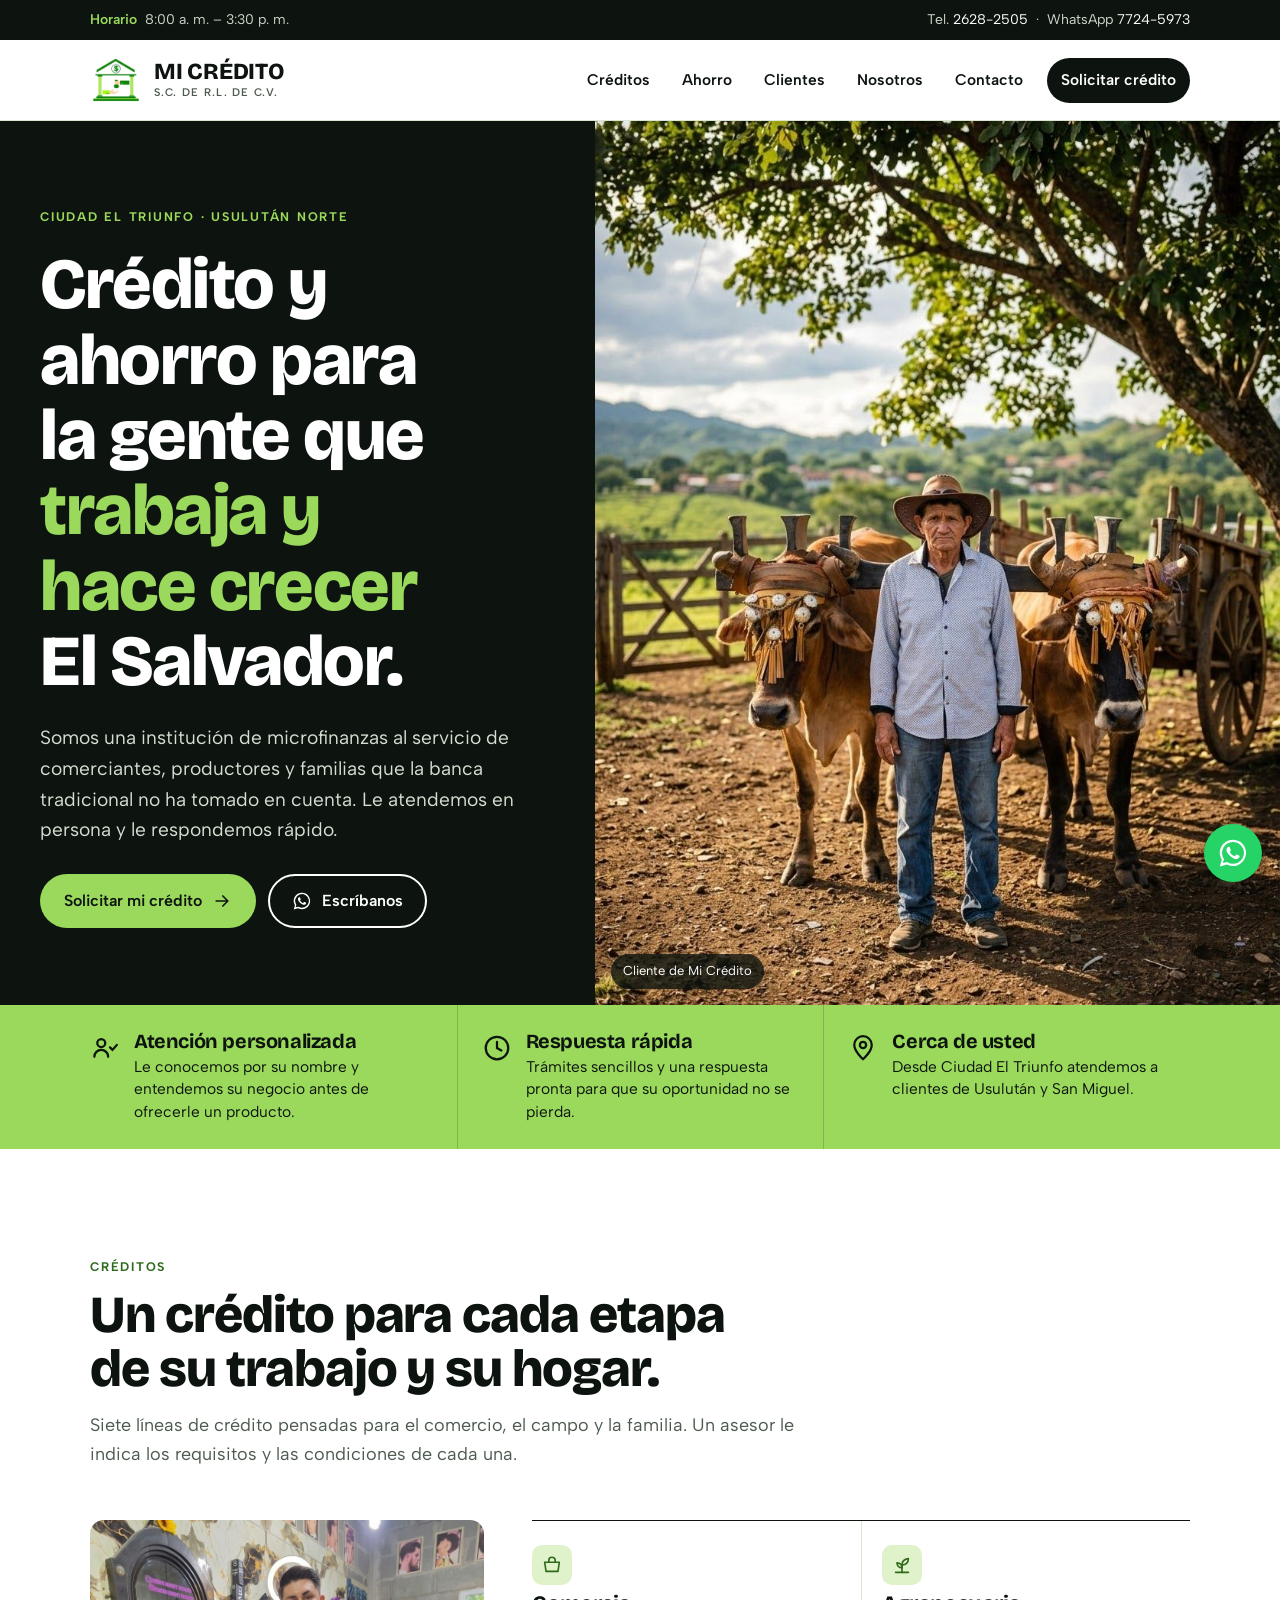
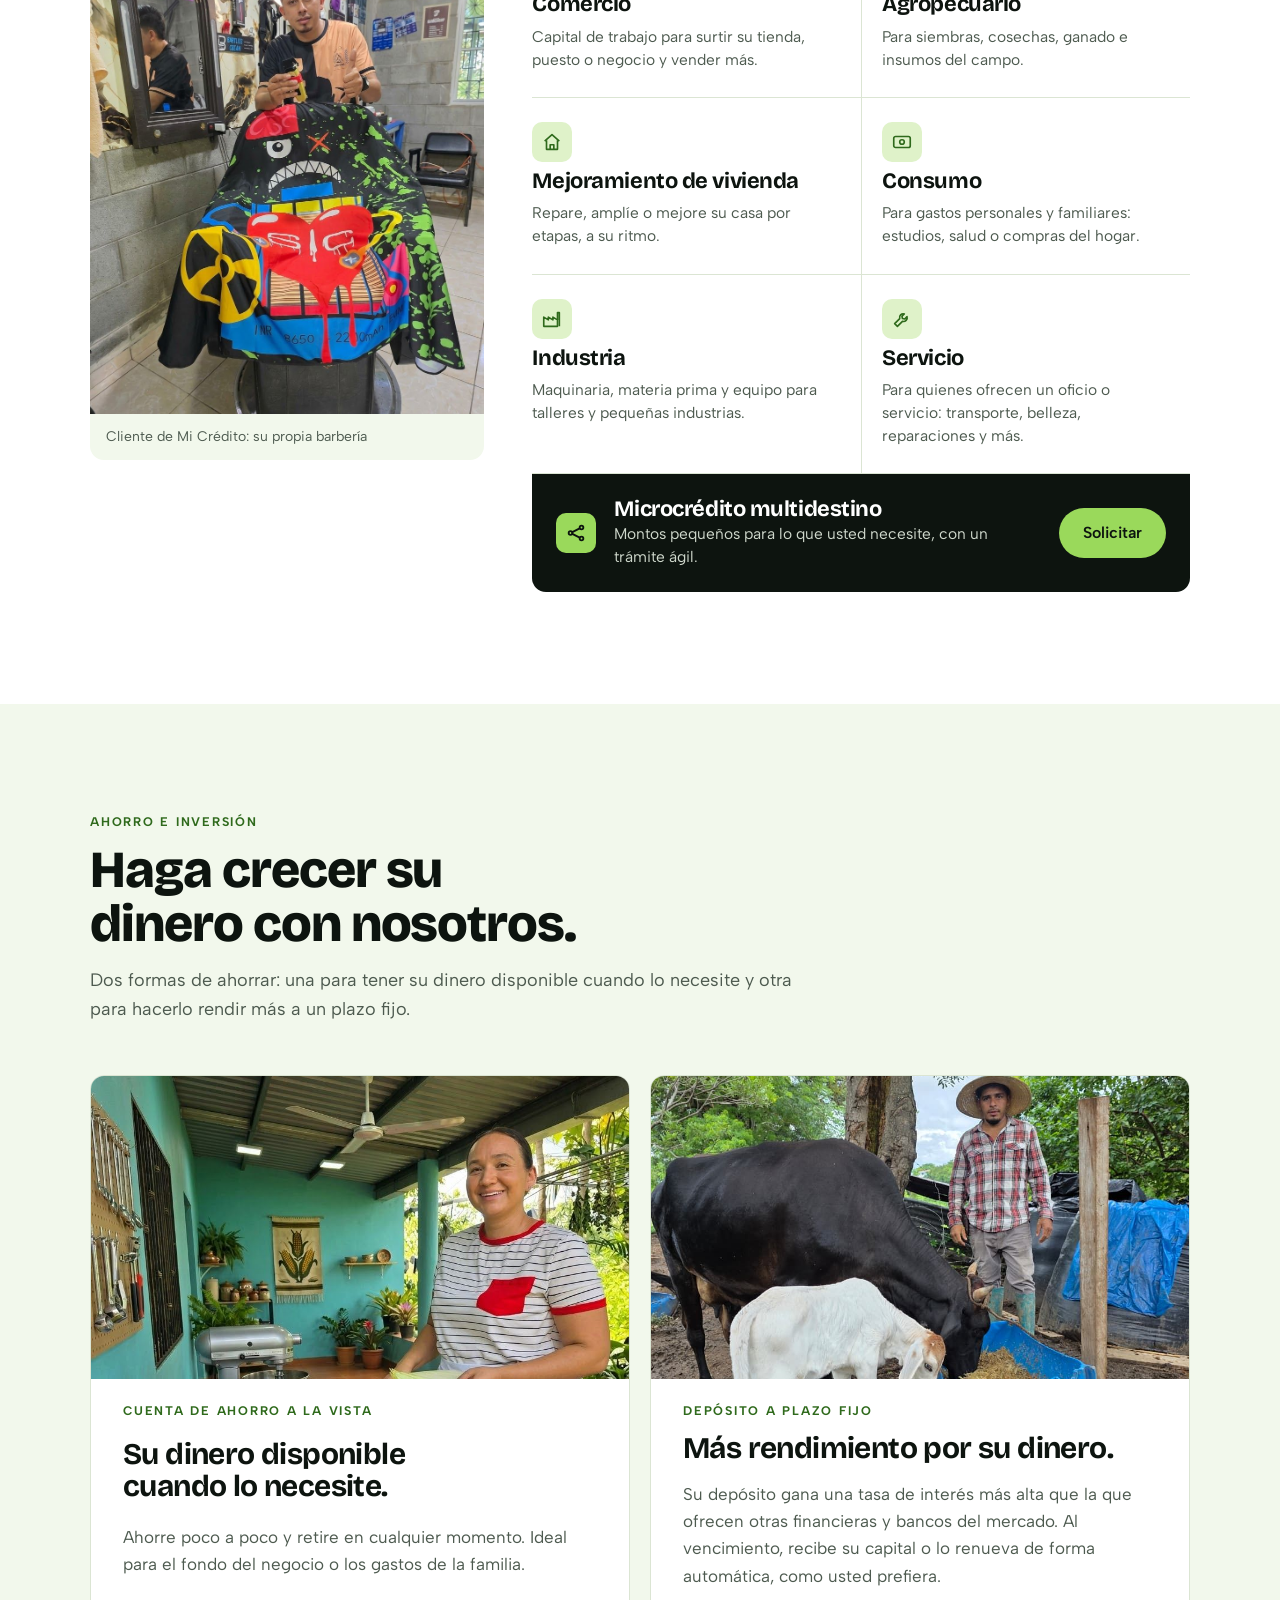
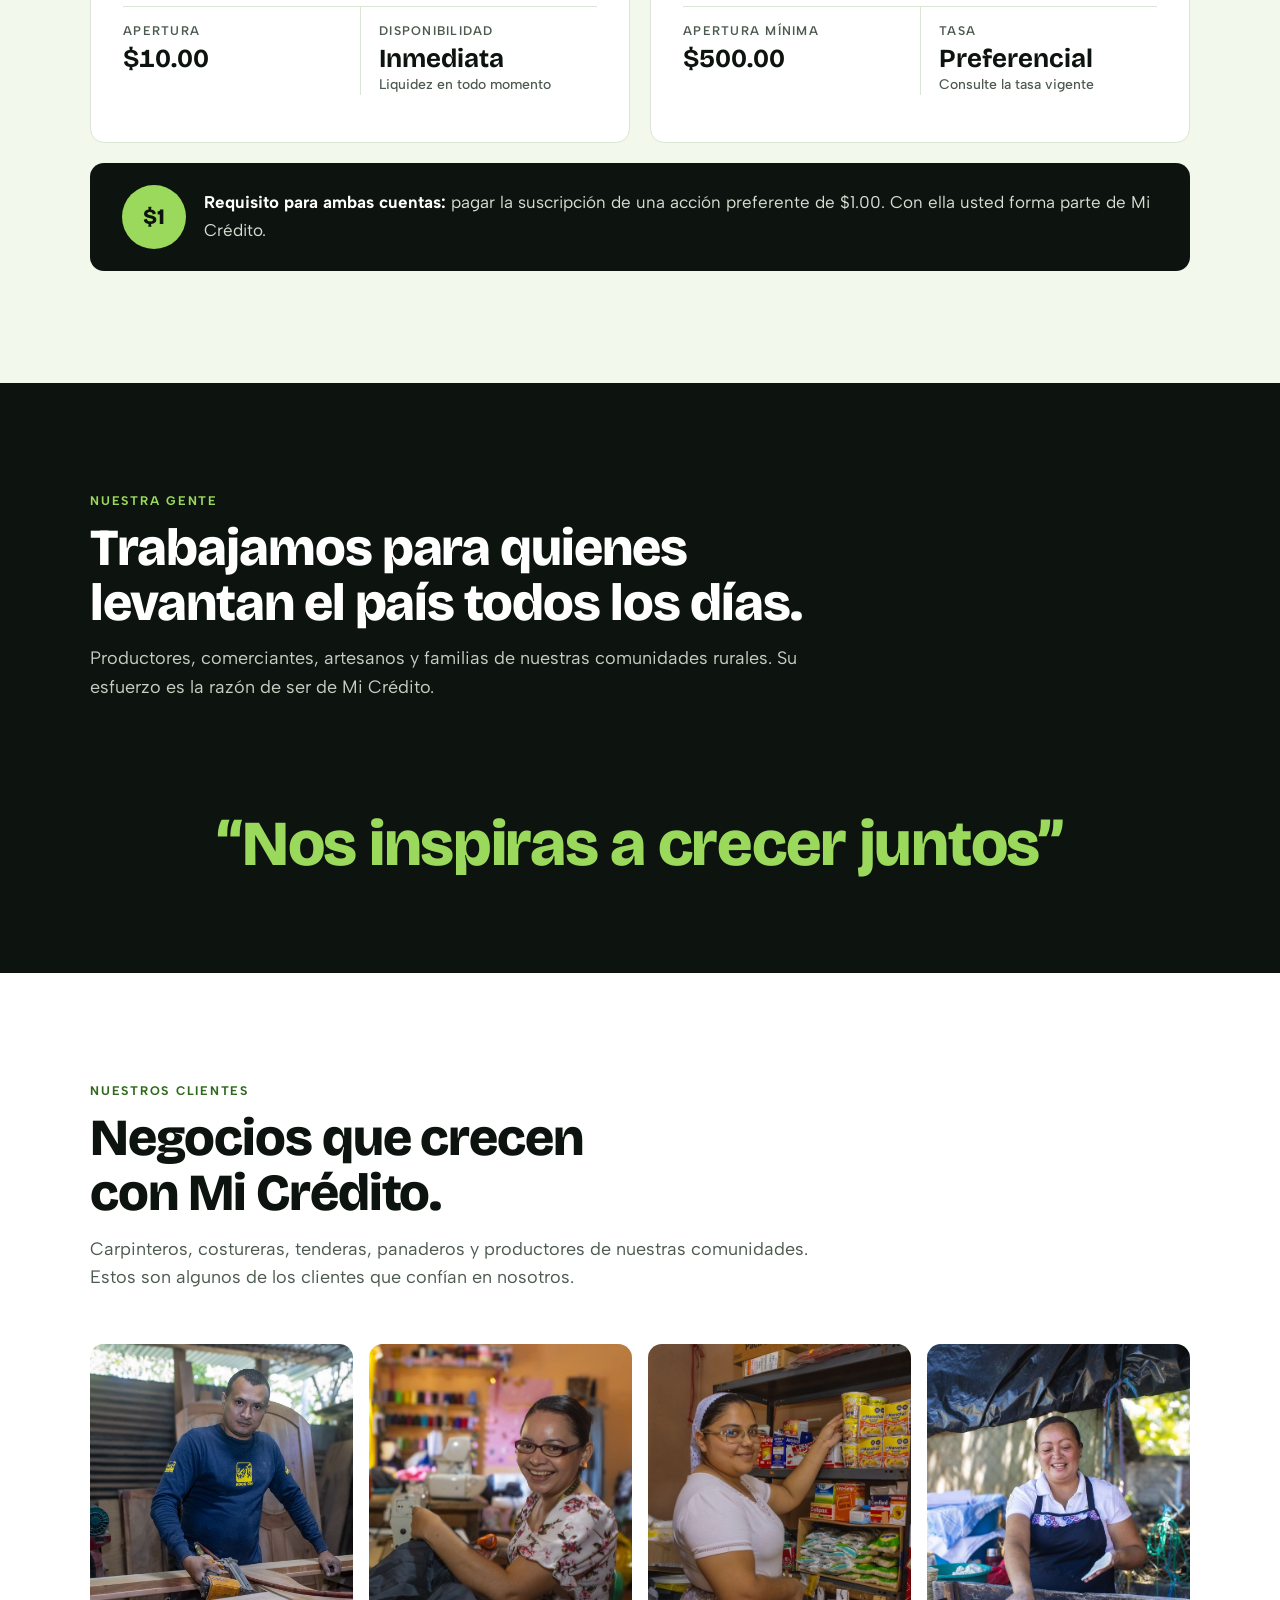
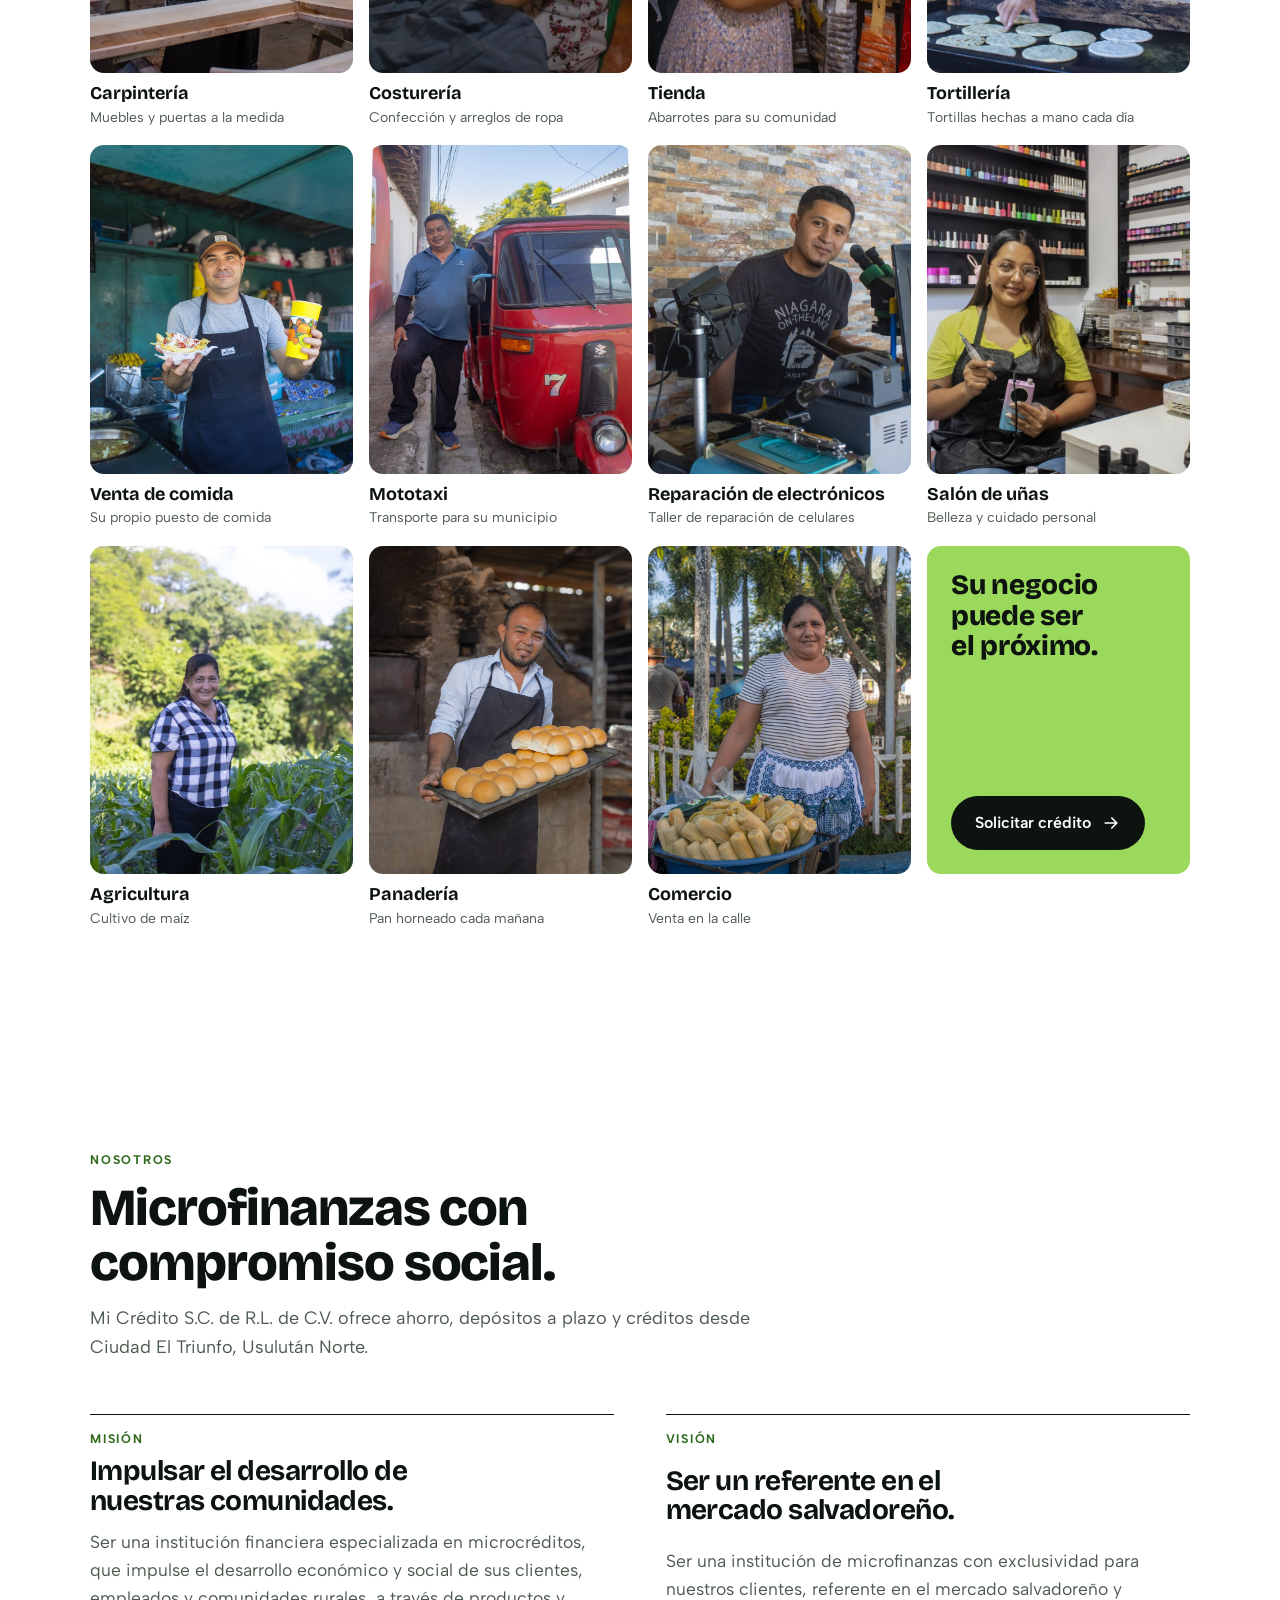
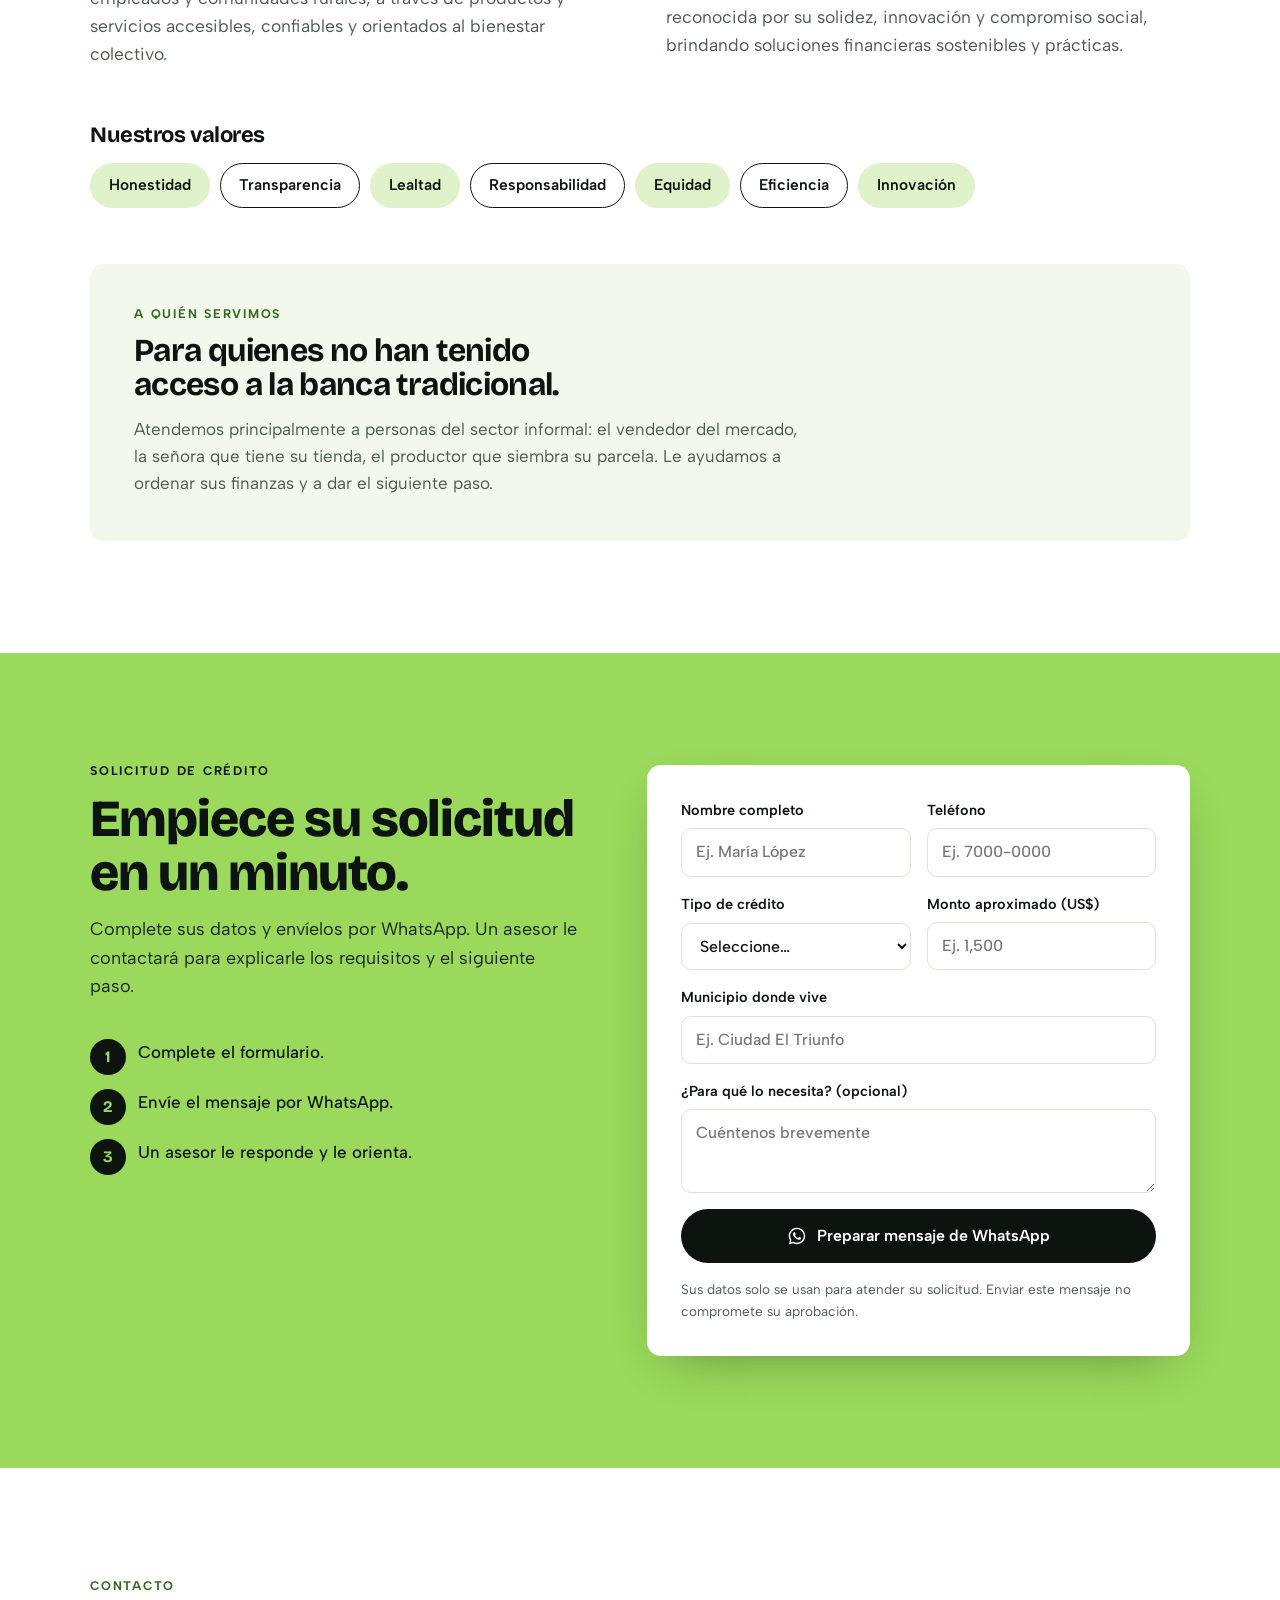
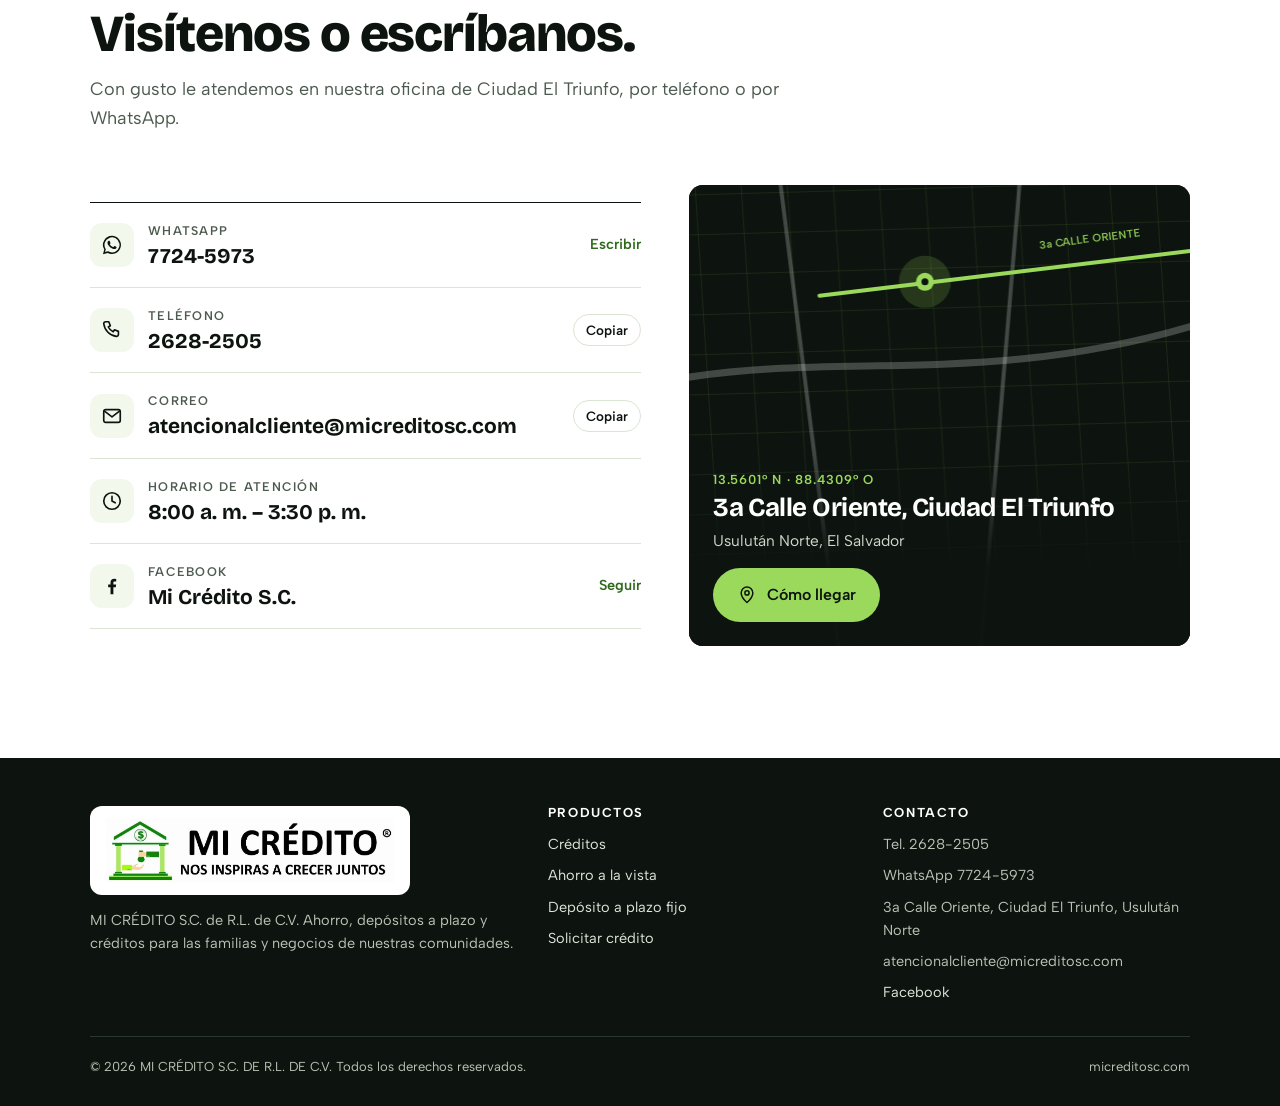
==== commit 3130adc2: "Quitar fotos de archivo: solo fotos de clientes reales Co-Authored-By: Claude Opus 5.5 <noreply@anth" ====
--- a/index.html
+++ b/index.html
@@ -165,7 +165,7 @@
 @media (max-width:800px){.save-grid{grid-template-columns:1fr}}
 
 /* Nuestra gente */
-.people{background:var(--ink);color:#fff;padding-bottom:0}
+.people{background:var(--ink);color:#fff;padding-bottom:clamp(24px,4vw,40px)}
 .people .sec-head p{color:#c4cec1}
 .mosaic{display:grid;grid-template-columns:repeat(12,minmax(0,1fr));grid-auto-rows:clamp(120px,14vw,190px);gap:8px;padding:0 8px 8px}
 .mosaic figure{margin:0;position:relative;overflow:hidden;border-radius:6px}
@@ -178,7 +178,7 @@
 .m4{grid-column:span 4}
 .m5{grid-column:span 4}
 .m6{grid-column:span 4}
-.slogan{grid-column:span 12;display:flex;align-items:center;justify-content:center;padding:clamp(28px,5vw,56px) 16px;text-align:center}
+.slogan{display:flex;align-items:center;justify-content:center;padding:clamp(28px,5vw,56px) 16px;text-align:center}
 .slogan p{font:800 clamp(30px,5vw,64px)/1.05 var(--display);letter-spacing:-.02em;color:var(--leaf);text-wrap:balance}
 @media (max-width:760px){
   .mosaic{grid-template-columns:repeat(2,minmax(0,1fr));grid-auto-rows:170px}
@@ -217,6 +217,8 @@
 .audience div{padding:clamp(24px,4vw,44px);display:grid;gap:14px;align-content:center}
 .audience h3{font-size:clamp(24px,2.6vw,32px)}
 .audience p{color:var(--muted)}
+.audience--text{grid-template-columns:1fr}
+.audience--text div{max-width:760px}
 @media (max-width:800px){.about-grid,.audience{grid-template-columns:1fr}.audience img{min-height:0;aspect-ratio:16/10}}
 
 /* Pre-solicitud */
@@ -439,7 +441,7 @@
           </div>
         </article>
         <article class="save-card">
-          <img src="img/secado-semilla.jpg" alt="Hombre extendiendo café a secar al sol" width="1400" height="1120">
+          <img src="img/cliente-ganadero.jpg" alt="Cliente ganadero de Mi Crédito con su vaca y su ternero" width="960" height="1280" style="object-position:50% 30%">
           <div class="save-body">
             <span class="eyebrow">Depósito a plazo fijo</span>
             <h3>Más rendimiento por su dinero.</h3>
@@ -467,15 +469,7 @@
         <p>Productores, comerciantes, artesanos y familias de nuestras comunidades rurales. Su esfuerzo es la razón de ser de Mi Crédito.</p>
       </div>
     </div>
-    <div class="mosaic">
-      <figure class="m1"><img src="img/cliente-carreta-bueyes.jpg" alt="Cliente de Mi Crédito con su carreta y yunta de bueyes" width="1050" height="1400" style="object-position:50% 45%"><figcaption>Cliente de Mi Crédito</figcaption></figure>
-      <figure class="m2"><img src="img/finca.jpg" alt="Caficultor entre cafetales en una finca salvadoreña" width="1400" height="934"><figcaption>Finca Santa María</figcaption></figure>
-      <figure class="m3"><img src="img/cliente-ganadero.jpg" alt="Cliente ganadero de Mi Crédito con su vaca y su ternero" width="960" height="1280" style="object-position:50% 40%"><figcaption>Cliente de Mi Crédito</figcaption></figure>
-      <figure class="m4"><img src="img/mural-sansebastian.jpg" alt="Mujeres caminando frente a un mural del telar en San Sebastián" width="1400" height="935"><figcaption>San Sebastián, tierra de telares</figcaption></figure>
-      <figure class="m5"><img src="img/mujeres-cafe.jpg" alt="Mujeres seleccionando café a mano" width="1400" height="1066" style="object-position:50% 40%"><figcaption>Concepción de Ataco</figcaption></figure>
-      <figure class="m6"><img src="img/pescador-eltunco.jpg" alt="Pescador salvadoreño lanzando su atarraya al atardecer en la playa El Tunco" width="1400" height="933" style="object-position:55% 62%"><figcaption>Playa El Tunco, La Libertad</figcaption></figure>
-      <div class="slogan"><p>“Nos inspiras a crecer juntos”</p></div>
-    </div>
+    <div class="slogan"><p>“Nos inspiras a crecer juntos”</p></div>
   </section>
 
   <!-- Clientes -->
@@ -529,8 +523,7 @@
           <li>Honestidad</li><li>Transparencia</li><li>Lealtad</li><li>Responsabilidad</li><li>Equidad</li><li>Eficiencia</li><li>Innovación</li>
         </ul>
       </div>
-      <div class="audience">
-        <img src="img/finca.jpg" alt="Productor salvadoreño en su finca" width="1400" height="934">
+      <div class="audience audience--text">
         <div>
           <span class="eyebrow">A quién servimos</span>
           <h3>Para quienes no han tenido acceso a la banca tradicional.</h3>
@@ -648,7 +641,7 @@
     </div>
     <div class="foot-legal">
       <span>© <span id="yr">2026</span> MI CRÉDITO S.C. DE R.L. DE C.V. Todos los derechos reservados.</span>
-      <span>micreditosc.com · Fotografías: Unsplash y Pexels.</span>
+      <span>micreditosc.com</span>
     </div>
   </div>
 </footer>
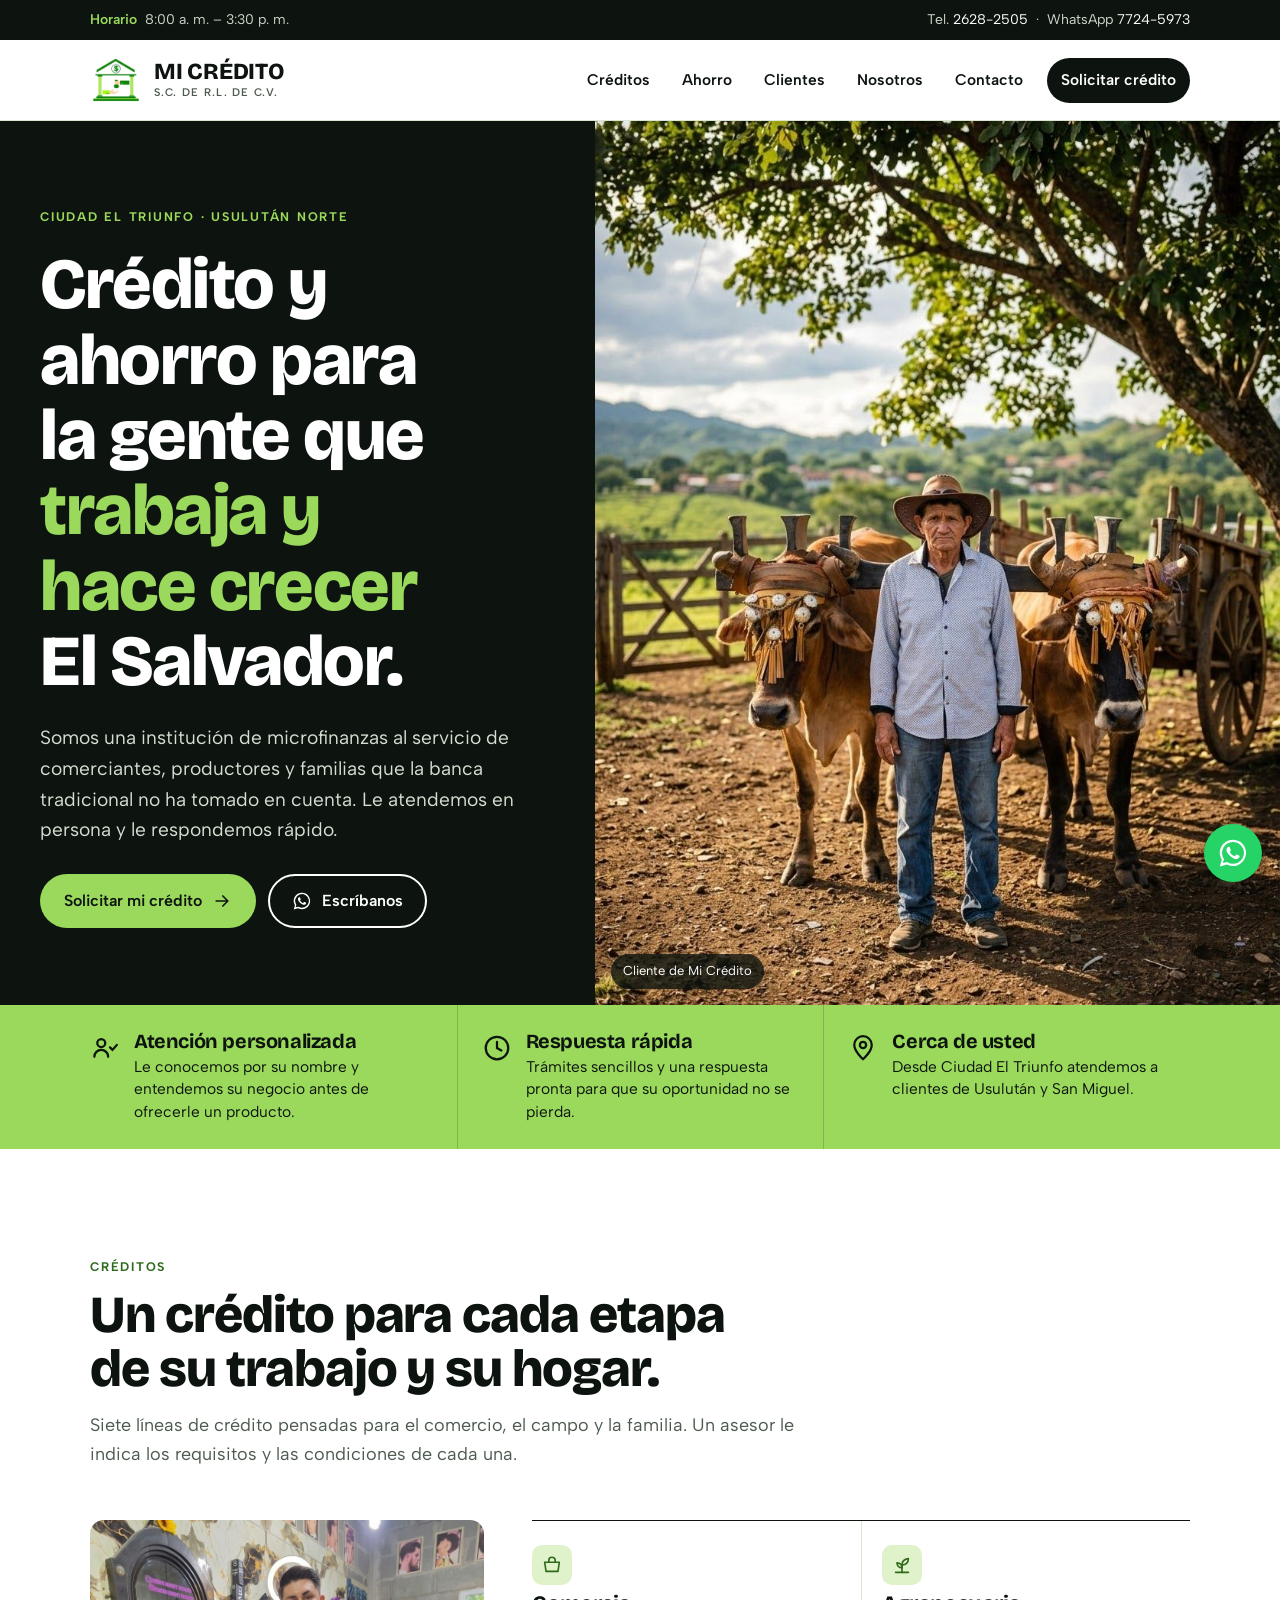
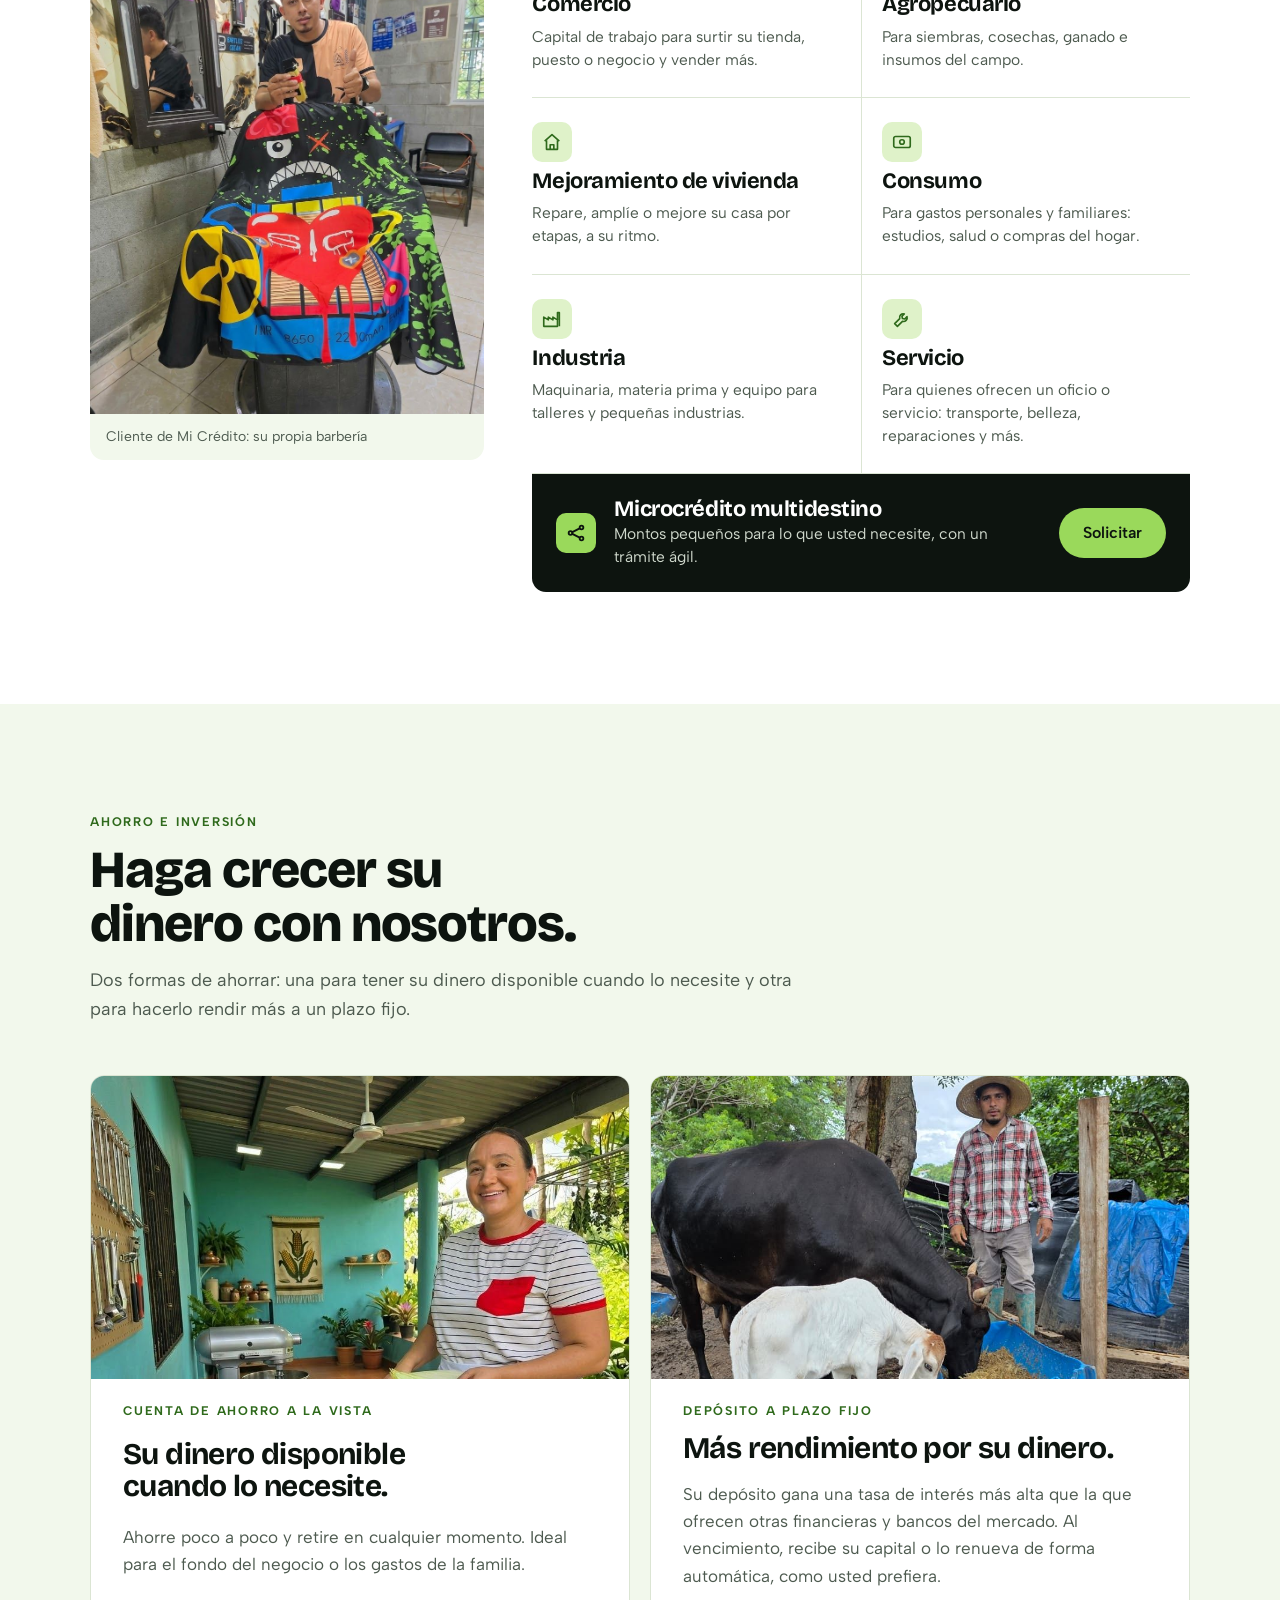
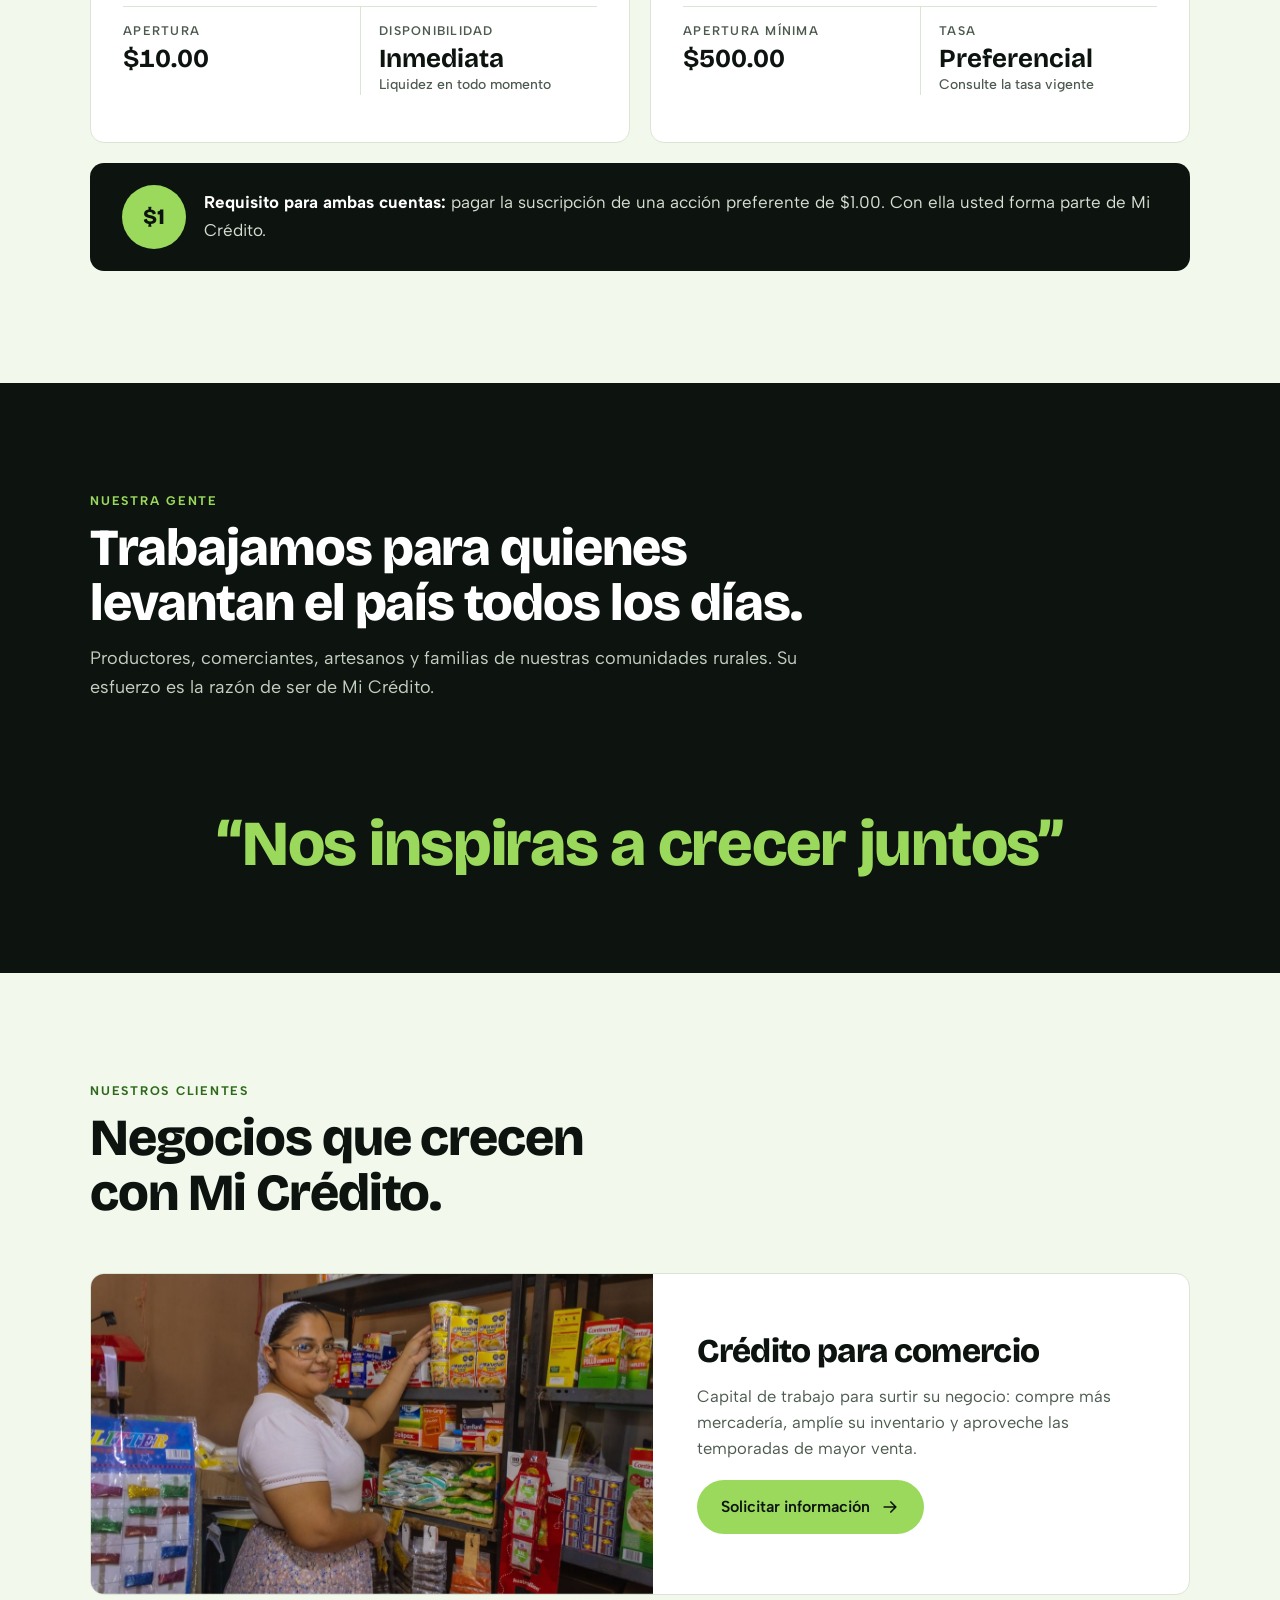
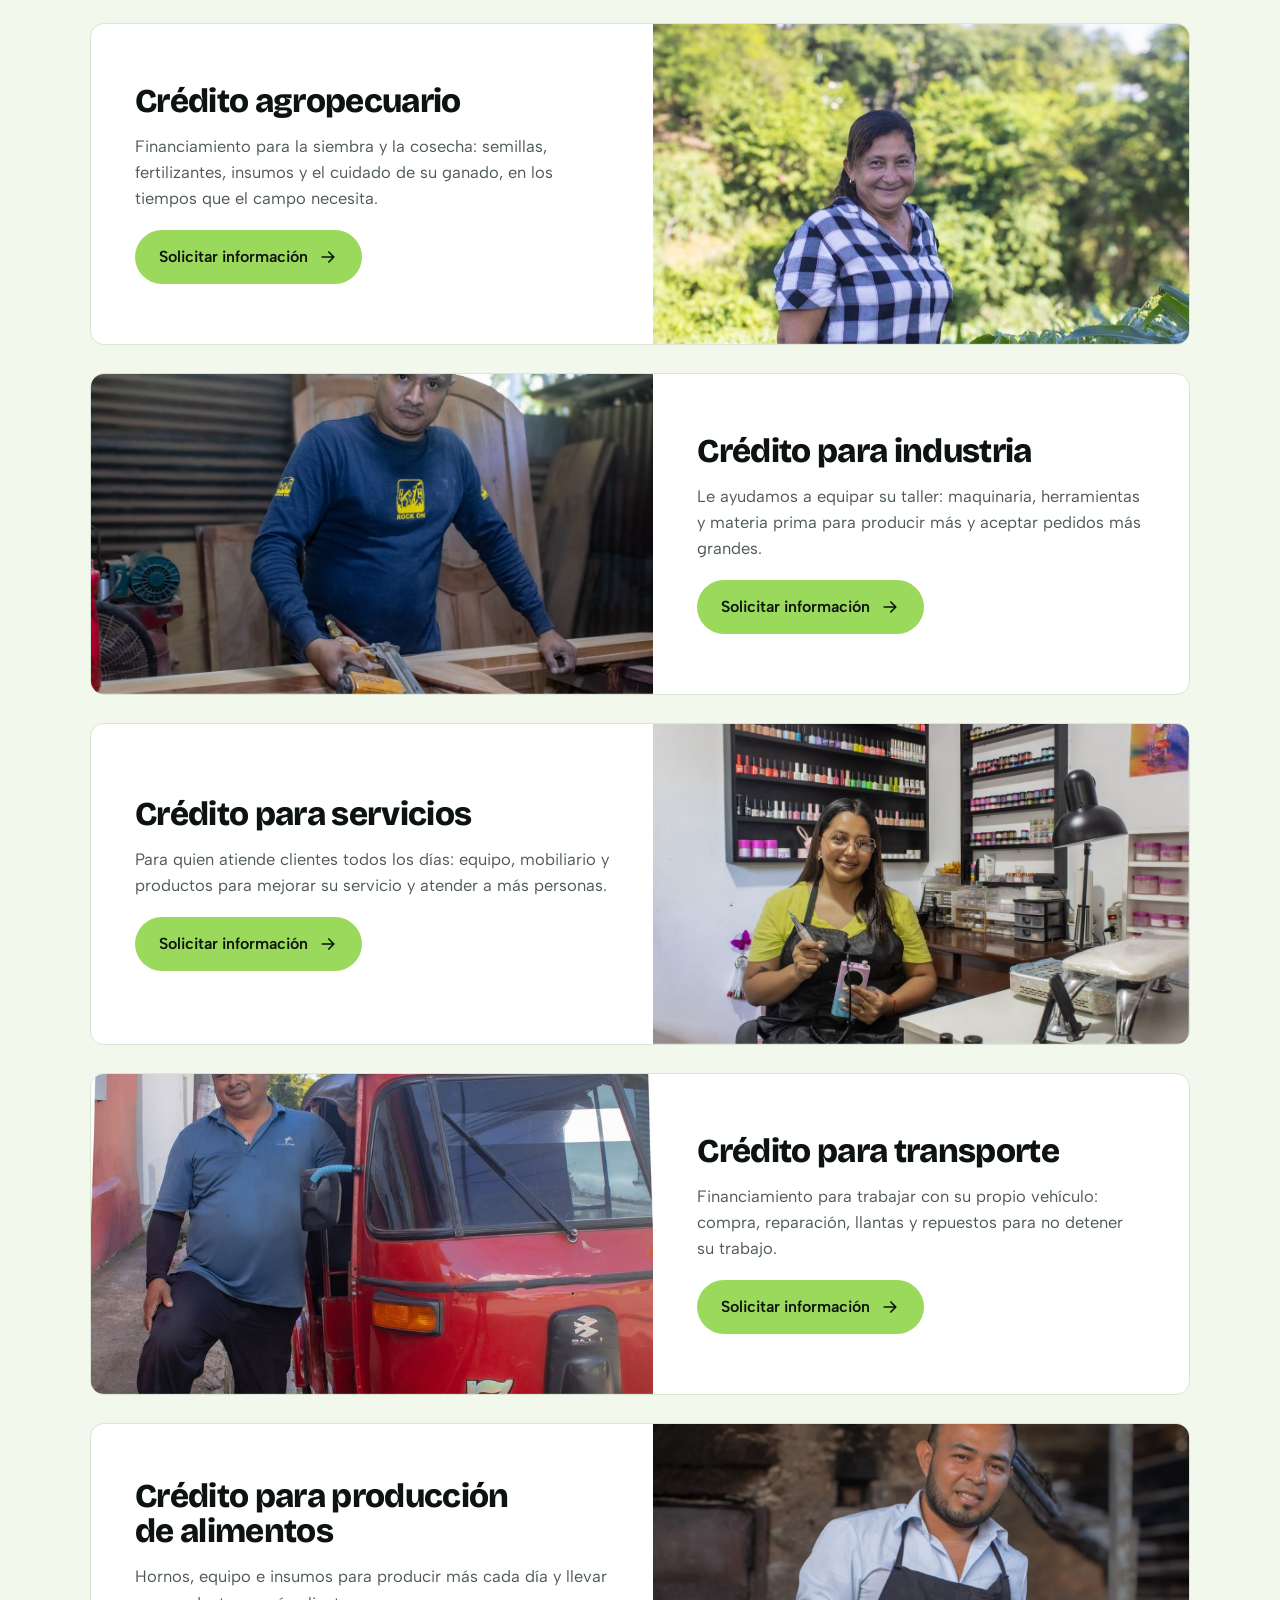
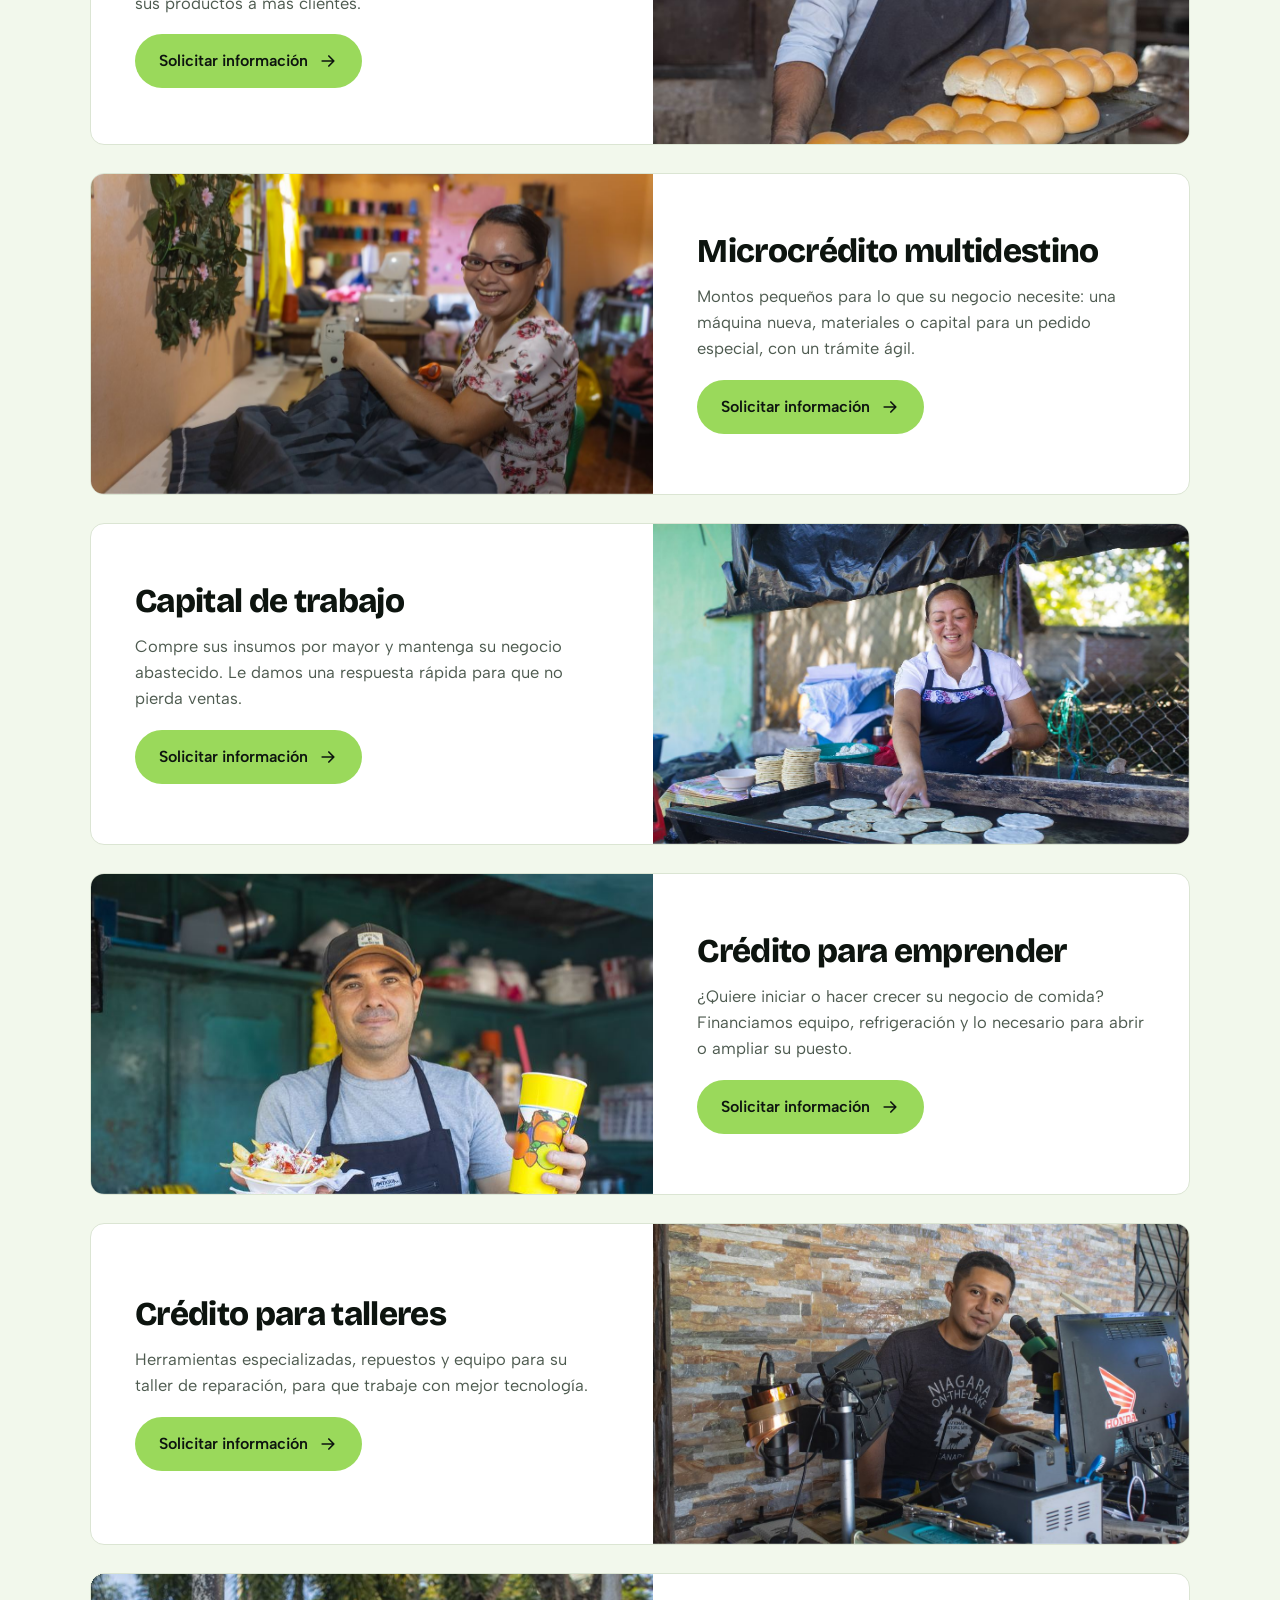
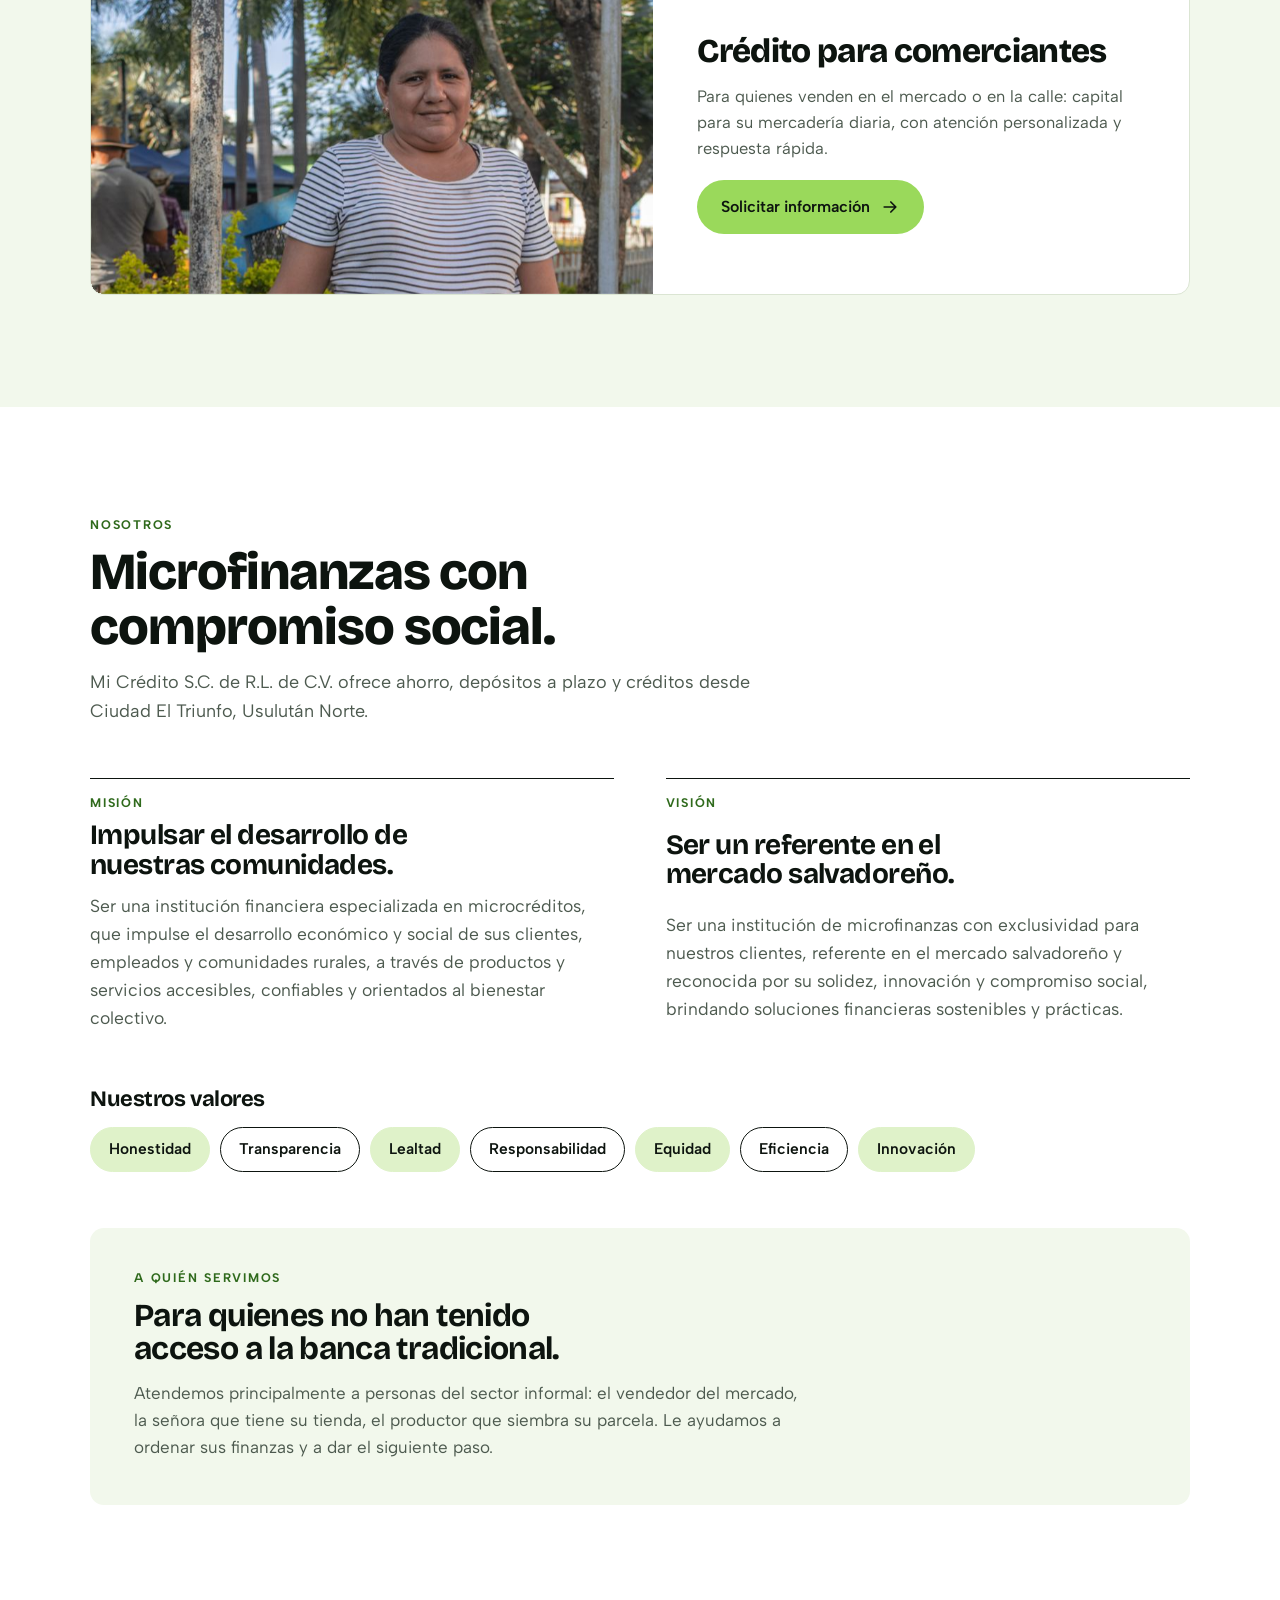
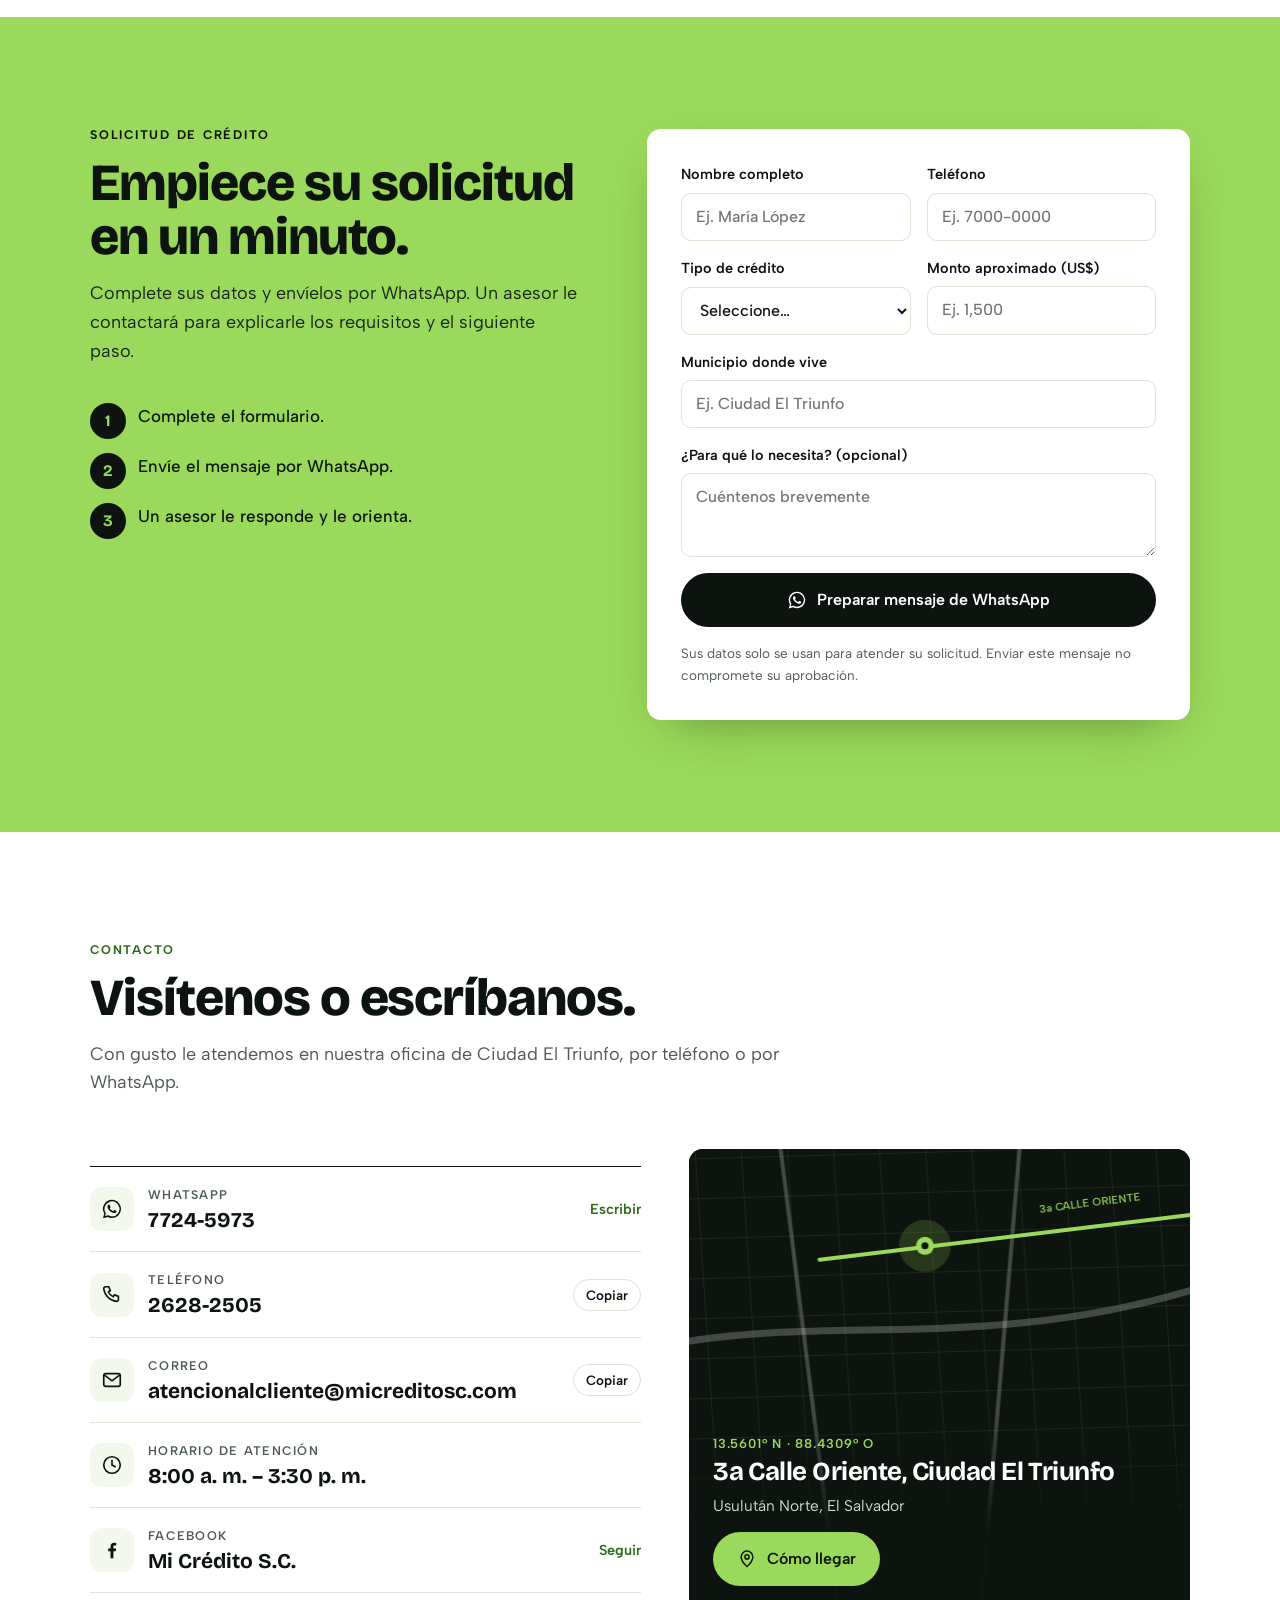
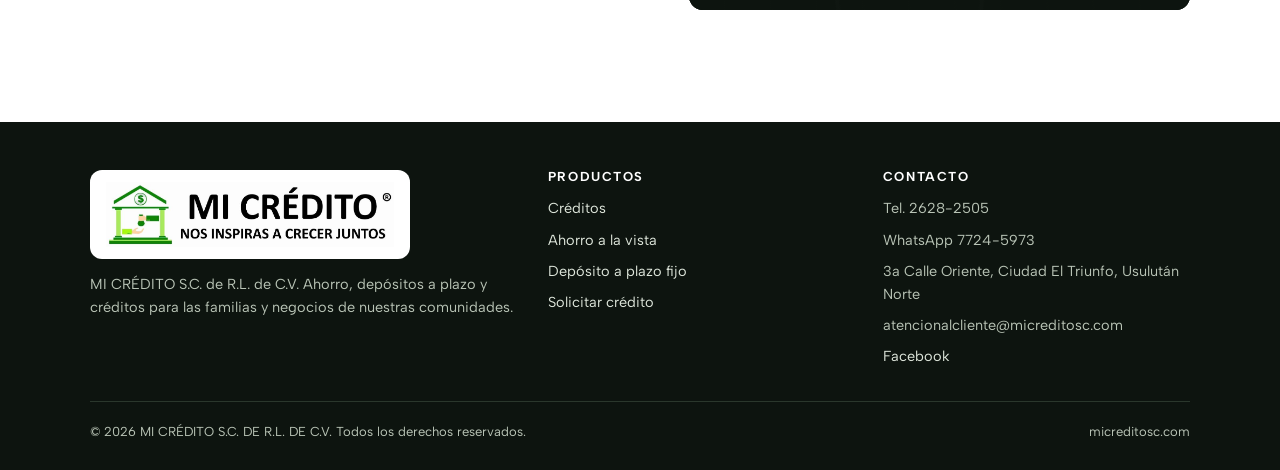
==== commit 036af94c: "Clientes: formato foto + nota informativa + Solicitar información Co-Authored-By: Claude Opus 5.5 <n" ====
--- a/index.html
+++ b/index.html
@@ -188,19 +188,22 @@
   .slogan{grid-column:span 2}
 }
 
-/* Clientes */
-.clients{background:var(--paper)}
-.client-grid{display:grid;grid-template-columns:repeat(4,minmax(0,1fr));gap:16px;list-style:none;margin:0;padding:0}
-.client{margin:0;display:grid;gap:10px;align-content:start}
-.client img{width:100%;aspect-ratio:4/5;height:auto;object-fit:cover;border-radius:var(--r);background:var(--mist)}
-.client figcaption{display:grid;gap:2px}
-.client figcaption b{font:700 18px/1.2 var(--display)}
-.client figcaption span{font-size:14px;color:var(--muted)}
-.client-cta{background:var(--leaf);border-radius:var(--r);padding:24px;display:grid;align-content:space-between;gap:18px;aspect-ratio:4/5;max-width:100%}
-.client-cta p{font:800 clamp(22px,2.2vw,28px)/1.1 var(--display);letter-spacing:-.01em;text-wrap:balance}
-.client-cta .btn{justify-self:start}
-@media (max-width:980px){.client-grid{grid-template-columns:repeat(3,minmax(0,1fr))}}
-@media (max-width:700px){.client-grid{grid-template-columns:repeat(2,minmax(0,1fr));gap:12px}.client figcaption b{font-size:16px}.client-cta{aspect-ratio:4/5;padding:16px}.client-cta p{font-size:19px}.client-cta .btn{padding:12px 14px;font-size:14px}}
+/* Clientes — filas foto + nota + "Solicitar información" */
+.clients{background:var(--mist)}
+.offer-list{display:grid;gap:clamp(18px,2.4vw,28px);list-style:none;margin:0;padding:0}
+.offer{display:grid;grid-template-columns:minmax(0,1.05fr) minmax(0,1fr);background:var(--paper);border-radius:var(--r);overflow:hidden;border:1px solid var(--line)}
+.offer:nth-child(even) .offer-photo{order:2}
+.offer-photo{margin:0;min-height:320px;position:relative}
+.offer-photo img{position:absolute;inset:0;width:100%;height:100%!important;object-fit:cover}
+.offer-body{padding:clamp(24px,3.5vw,44px);display:grid;gap:14px;align-content:center}
+.offer-body h3{font-size:clamp(24px,2.6vw,34px);font-weight:800}
+.offer-body p{color:var(--muted);font-size:16.5px;max-width:34em}
+.offer-body .btn{justify-self:start;margin-top:4px}
+@media (max-width:760px){
+  .offer{grid-template-columns:1fr}
+  .offer:nth-child(even) .offer-photo{order:0}
+  .offer-photo{min-height:0;aspect-ratio:4/3}
+}
 
 /* Nosotros */
 .about-grid{display:grid;grid-template-columns:repeat(2,minmax(0,1fr));gap:clamp(24px,4vw,56px)}
@@ -478,21 +481,96 @@
       <div class="sec-head">
         <span class="eyebrow">Nuestros clientes</span>
         <h2 id="cli-title">Negocios que crecen con Mi Crédito.</h2>
-        <p>Carpinteros, costureras, tenderas, panaderos y productores de nuestras comunidades. Estos son algunos de los clientes que confían en nosotros.</p>
-      </div>
-      <ul class="client-grid">
-        <li><figure class="client"><img src="img/cliente-carpinteria.jpg" alt="Cliente de Mi Crédito trabajando la madera en su carpintería" width="1200" height="1200" loading="lazy" style="object-position:50% 40%"><figcaption><b>Carpintería</b><span>Muebles y puertas a la medida</span></figcaption></figure></li>
-        <li><figure class="client"><img src="img/cliente-costureria.jpg" alt="Clienta de Mi Crédito cosiendo en su taller de costura" width="1200" height="800" loading="lazy" style="object-position:78% 50%"><figcaption><b>Costurería</b><span>Confección y arreglos de ropa</span></figcaption></figure></li>
-        <li><figure class="client"><img src="img/cliente-tienda.jpg" alt="Clienta de Mi Crédito acomodando productos en su tienda" width="1200" height="800" loading="lazy" style="object-position:45% 50%"><figcaption><b>Tienda</b><span>Abarrotes para su comunidad</span></figcaption></figure></li>
-        <li><figure class="client"><img src="img/cliente-tortilleria.jpg" alt="Clienta de Mi Crédito haciendo tortillas en su comal" width="1200" height="800" loading="lazy" style="object-position:62% 50%"><figcaption><b>Tortillería</b><span>Tortillas hechas a mano cada día</span></figcaption></figure></li>
-        <li><figure class="client"><img src="img/cliente-comida.jpg" alt="Cliente de Mi Crédito mostrando un plato en su puesto de comida" width="800" height="1200" loading="lazy" style="object-position:50% 35%"><figcaption><b>Venta de comida</b><span>Su propio puesto de comida</span></figcaption></figure></li>
-        <li><figure class="client"><img src="img/cliente-mototaxi.jpg" alt="Cliente de Mi Crédito junto a su mototaxi" width="800" height="1200" loading="lazy" style="object-position:50% 55%"><figcaption><b>Mototaxi</b><span>Transporte para su municipio</span></figcaption></figure></li>
-        <li><figure class="client"><img src="img/cliente-electronica.jpg" alt="Cliente de Mi Crédito en su taller de reparación de electrónicos" width="1200" height="800" loading="lazy" style="object-position:55% 45%"><figcaption><b>Reparación de electrónicos</b><span>Taller de reparación de celulares</span></figcaption></figure></li>
-        <li><figure class="client"><img src="img/cliente-unas.jpg" alt="Clienta de Mi Crédito en su salón de uñas" width="1200" height="800" loading="lazy" style="object-position:40% 50%"><figcaption><b>Salón de uñas</b><span>Belleza y cuidado personal</span></figcaption></figure></li>
-        <li><figure class="client"><img src="img/cliente-milpa.jpg" alt="Clienta de Mi Crédito en su milpa" width="800" height="1200" loading="lazy" style="object-position:50% 45%"><figcaption><b>Agricultura</b><span>Cultivo de maíz</span></figcaption></figure></li>
-        <li><figure class="client"><img src="img/cliente-panaderia.jpg" alt="Cliente de Mi Crédito con una bandeja de pan recién horneado" width="800" height="1200" loading="lazy" style="object-position:50% 45%"><figcaption><b>Panadería</b><span>Pan horneado cada mañana</span></figcaption></figure></li>
-        <li><figure class="client"><img src="img/cliente-venta.jpg" alt="Clienta de Mi Crédito con su venta en la calle" width="800" height="1200" loading="lazy" style="object-position:50% 50%"><figcaption><b>Comercio</b><span>Venta en la calle</span></figcaption></figure></li>
-        <li class="client-cta"><p>Su negocio puede ser el próximo.</p><a class="btn btn-ink" href="#solicitud">Solicitar crédito <svg aria-hidden="true"><use href="#i-arrow"/></svg></a></li>
+      </div>
+      <ul class="offer-list">
+        <li class="offer">
+          <figure class="offer-photo"><img src="img/cliente-tienda.jpg" alt="Cliente de Mi Crédito" width="1200" height="800" loading="lazy" style="object-position:42% 50%"></figure>
+          <div class="offer-body">
+            <h3>Crédito para comercio</h3>
+            <p>Capital de trabajo para surtir su negocio: compre más mercadería, amplíe su inventario y aproveche las temporadas de mayor venta.</p>
+            <a class="btn btn-leaf" href="https://wa.me/50377245973?text=Hola%2C%20Mi%20Cr%C3%A9dito.%20Quiero%20informaci%C3%B3n%20sobre%20el%20cr%C3%A9dito%20de%20comercio." target="_blank" rel="noopener">Solicitar información <svg aria-hidden="true"><use href="#i-arrow"/></svg></a>
+          </div>
+        </li>
+        <li class="offer">
+          <figure class="offer-photo"><img src="img/cliente-milpa.jpg" alt="Cliente de Mi Crédito" width="800" height="1200" loading="lazy" style="object-position:50% 40%"></figure>
+          <div class="offer-body">
+            <h3>Crédito agropecuario</h3>
+            <p>Financiamiento para la siembra y la cosecha: semillas, fertilizantes, insumos y el cuidado de su ganado, en los tiempos que el campo necesita.</p>
+            <a class="btn btn-leaf" href="https://wa.me/50377245973?text=Hola%2C%20Mi%20Cr%C3%A9dito.%20Quiero%20informaci%C3%B3n%20sobre%20el%20cr%C3%A9dito%20de%20agropecuario." target="_blank" rel="noopener">Solicitar información <svg aria-hidden="true"><use href="#i-arrow"/></svg></a>
+          </div>
+        </li>
+        <li class="offer">
+          <figure class="offer-photo"><img src="img/cliente-carpinteria.jpg" alt="Cliente de Mi Crédito" width="1200" height="1200" loading="lazy" style="object-position:50% 40%"></figure>
+          <div class="offer-body">
+            <h3>Crédito para industria</h3>
+            <p>Le ayudamos a equipar su taller: maquinaria, herramientas y materia prima para producir más y aceptar pedidos más grandes.</p>
+            <a class="btn btn-leaf" href="https://wa.me/50377245973?text=Hola%2C%20Mi%20Cr%C3%A9dito.%20Quiero%20informaci%C3%B3n%20sobre%20el%20cr%C3%A9dito%20de%20industria." target="_blank" rel="noopener">Solicitar información <svg aria-hidden="true"><use href="#i-arrow"/></svg></a>
+          </div>
+        </li>
+        <li class="offer">
+          <figure class="offer-photo"><img src="img/cliente-unas.jpg" alt="Cliente de Mi Crédito" width="1200" height="800" loading="lazy" style="object-position:40% 45%"></figure>
+          <div class="offer-body">
+            <h3>Crédito para servicios</h3>
+            <p>Para quien atiende clientes todos los días: equipo, mobiliario y productos para mejorar su servicio y atender a más personas.</p>
+            <a class="btn btn-leaf" href="https://wa.me/50377245973?text=Hola%2C%20Mi%20Cr%C3%A9dito.%20Quiero%20informaci%C3%B3n%20sobre%20el%20cr%C3%A9dito%20de%20servicios." target="_blank" rel="noopener">Solicitar información <svg aria-hidden="true"><use href="#i-arrow"/></svg></a>
+          </div>
+        </li>
+        <li class="offer">
+          <figure class="offer-photo"><img src="img/cliente-mototaxi.jpg" alt="Cliente de Mi Crédito" width="800" height="1200" loading="lazy" style="object-position:50% 50%"></figure>
+          <div class="offer-body">
+            <h3>Crédito para transporte</h3>
+            <p>Financiamiento para trabajar con su propio vehículo: compra, reparación, llantas y repuestos para no detener su trabajo.</p>
+            <a class="btn btn-leaf" href="https://wa.me/50377245973?text=Hola%2C%20Mi%20Cr%C3%A9dito.%20Quiero%20informaci%C3%B3n%20sobre%20el%20cr%C3%A9dito%20de%20transporte." target="_blank" rel="noopener">Solicitar información <svg aria-hidden="true"><use href="#i-arrow"/></svg></a>
+          </div>
+        </li>
+        <li class="offer">
+          <figure class="offer-photo"><img src="img/cliente-panaderia.jpg" alt="Cliente de Mi Crédito" width="800" height="1200" loading="lazy" style="object-position:50% 42%"></figure>
+          <div class="offer-body">
+            <h3>Crédito para producción de alimentos</h3>
+            <p>Hornos, equipo e insumos para producir más cada día y llevar sus productos a más clientes.</p>
+            <a class="btn btn-leaf" href="https://wa.me/50377245973?text=Hola%2C%20Mi%20Cr%C3%A9dito.%20Quiero%20informaci%C3%B3n%20sobre%20el%20cr%C3%A9dito%20de%20producci%C3%B3n%20de%20alimentos." target="_blank" rel="noopener">Solicitar información <svg aria-hidden="true"><use href="#i-arrow"/></svg></a>
+          </div>
+        </li>
+        <li class="offer">
+          <figure class="offer-photo"><img src="img/cliente-costureria.jpg" alt="Cliente de Mi Crédito" width="1200" height="800" loading="lazy" style="object-position:72% 50%"></figure>
+          <div class="offer-body">
+            <h3>Microcrédito multidestino</h3>
+            <p>Montos pequeños para lo que su negocio necesite: una máquina nueva, materiales o capital para un pedido especial, con un trámite ágil.</p>
+            <a class="btn btn-leaf" href="https://wa.me/50377245973?text=Hola%2C%20Mi%20Cr%C3%A9dito.%20Quiero%20informaci%C3%B3n%20sobre%20el%20cr%C3%A9dito%20de%20microcr%C3%A9dito%20multidestino." target="_blank" rel="noopener">Solicitar información <svg aria-hidden="true"><use href="#i-arrow"/></svg></a>
+          </div>
+        </li>
+        <li class="offer">
+          <figure class="offer-photo"><img src="img/cliente-tortilleria.jpg" alt="Cliente de Mi Crédito" width="1200" height="800" loading="lazy" style="object-position:60% 50%"></figure>
+          <div class="offer-body">
+            <h3>Capital de trabajo</h3>
+            <p>Compre sus insumos por mayor y mantenga su negocio abastecido. Le damos una respuesta rápida para que no pierda ventas.</p>
+            <a class="btn btn-leaf" href="https://wa.me/50377245973?text=Hola%2C%20Mi%20Cr%C3%A9dito.%20Quiero%20informaci%C3%B3n%20sobre%20el%20cr%C3%A9dito%20de%20capital%20de%20trabajo." target="_blank" rel="noopener">Solicitar información <svg aria-hidden="true"><use href="#i-arrow"/></svg></a>
+          </div>
+        </li>
+        <li class="offer">
+          <figure class="offer-photo"><img src="img/cliente-comida.jpg" alt="Cliente de Mi Crédito" width="800" height="1200" loading="lazy" style="object-position:50% 35%"></figure>
+          <div class="offer-body">
+            <h3>Crédito para emprender</h3>
+            <p>¿Quiere iniciar o hacer crecer su negocio de comida? Financiamos equipo, refrigeración y lo necesario para abrir o ampliar su puesto.</p>
+            <a class="btn btn-leaf" href="https://wa.me/50377245973?text=Hola%2C%20Mi%20Cr%C3%A9dito.%20Quiero%20informaci%C3%B3n%20sobre%20el%20cr%C3%A9dito%20de%20emprendimiento." target="_blank" rel="noopener">Solicitar información <svg aria-hidden="true"><use href="#i-arrow"/></svg></a>
+          </div>
+        </li>
+        <li class="offer">
+          <figure class="offer-photo"><img src="img/cliente-electronica.jpg" alt="Cliente de Mi Crédito" width="1200" height="800" loading="lazy" style="object-position:55% 45%"></figure>
+          <div class="offer-body">
+            <h3>Crédito para talleres</h3>
+            <p>Herramientas especializadas, repuestos y equipo para su taller de reparación, para que trabaje con mejor tecnología.</p>
+            <a class="btn btn-leaf" href="https://wa.me/50377245973?text=Hola%2C%20Mi%20Cr%C3%A9dito.%20Quiero%20informaci%C3%B3n%20sobre%20el%20cr%C3%A9dito%20de%20talleres." target="_blank" rel="noopener">Solicitar información <svg aria-hidden="true"><use href="#i-arrow"/></svg></a>
+          </div>
+        </li>
+        <li class="offer">
+          <figure class="offer-photo"><img src="img/cliente-venta.jpg" alt="Cliente de Mi Crédito" width="800" height="1200" loading="lazy" style="object-position:50% 26%"></figure>
+          <div class="offer-body">
+            <h3>Crédito para comerciantes</h3>
+            <p>Para quienes venden en el mercado o en la calle: capital para su mercadería diaria, con atención personalizada y respuesta rápida.</p>
+            <a class="btn btn-leaf" href="https://wa.me/50377245973?text=Hola%2C%20Mi%20Cr%C3%A9dito.%20Quiero%20informaci%C3%B3n%20sobre%20el%20cr%C3%A9dito%20de%20comerciantes." target="_blank" rel="noopener">Solicitar información <svg aria-hidden="true"><use href="#i-arrow"/></svg></a>
+          </div>
+        </li>
       </ul>
     </div>
   </section>
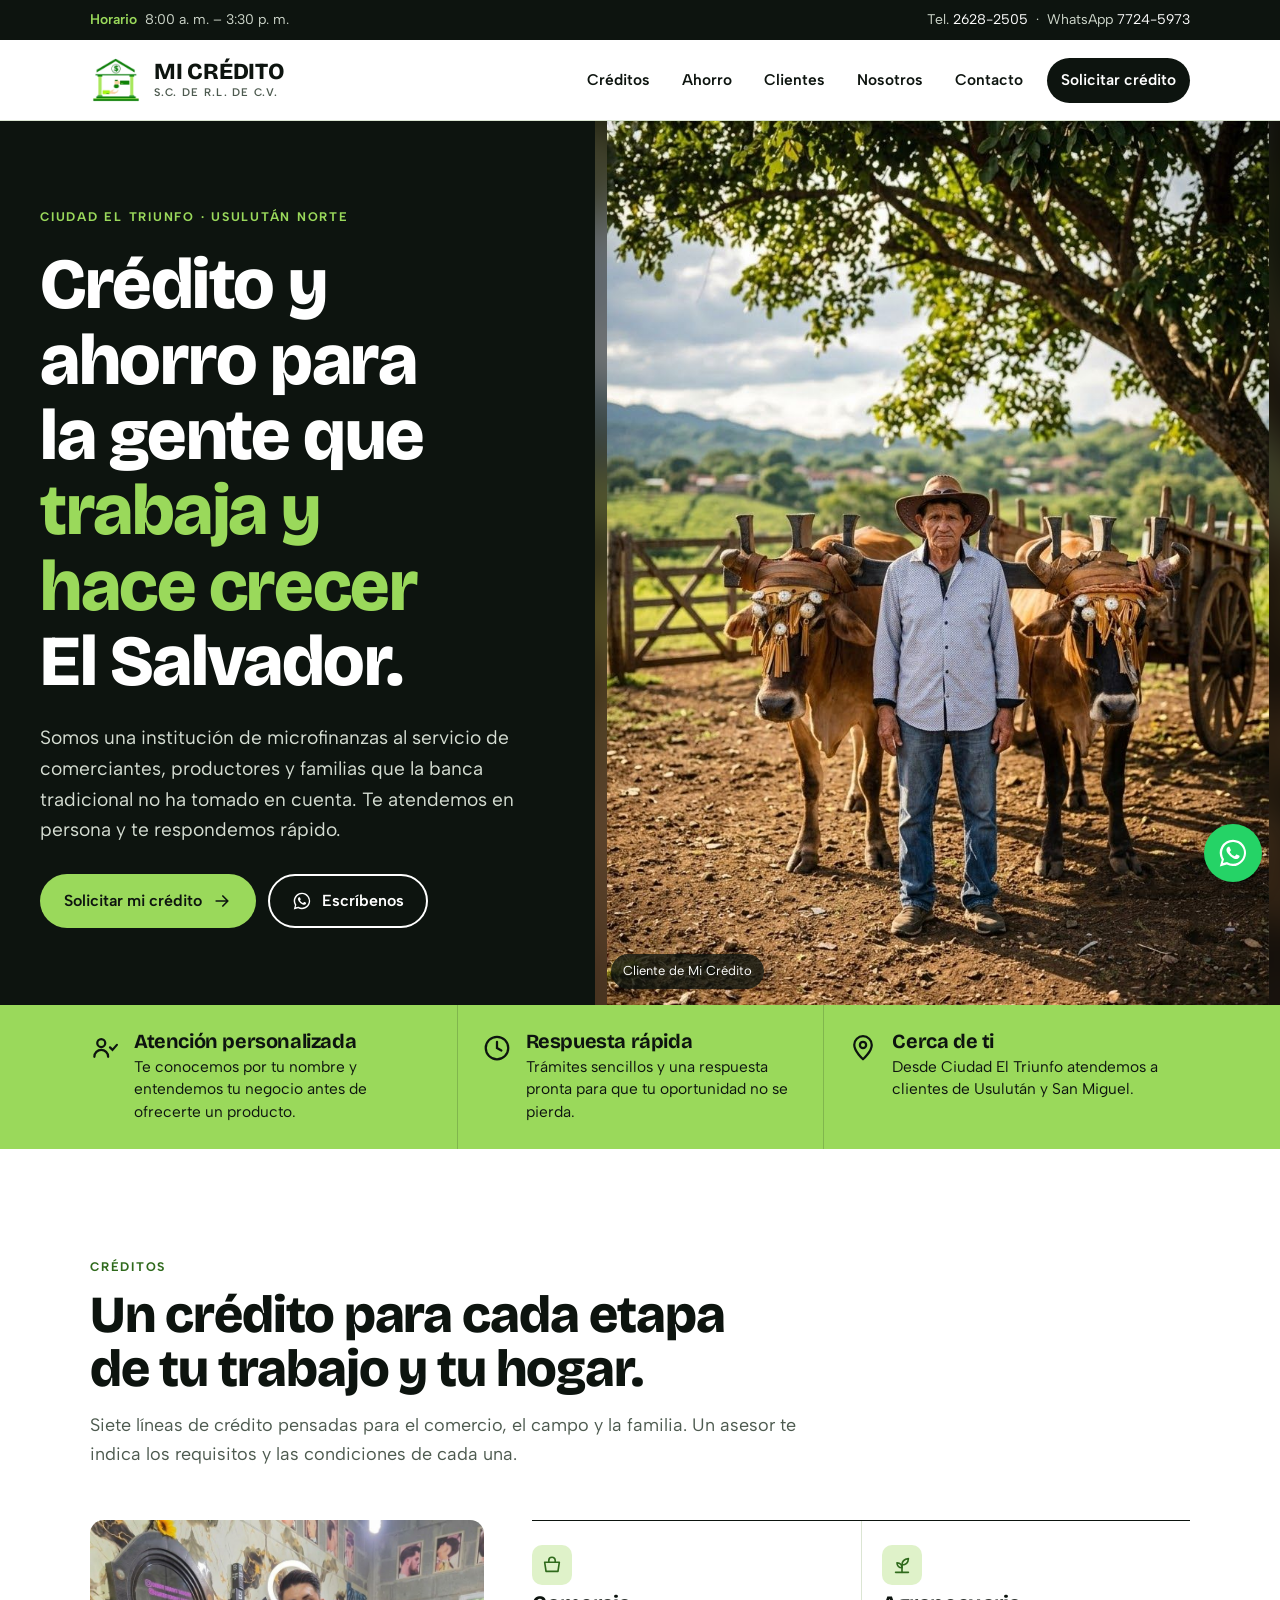
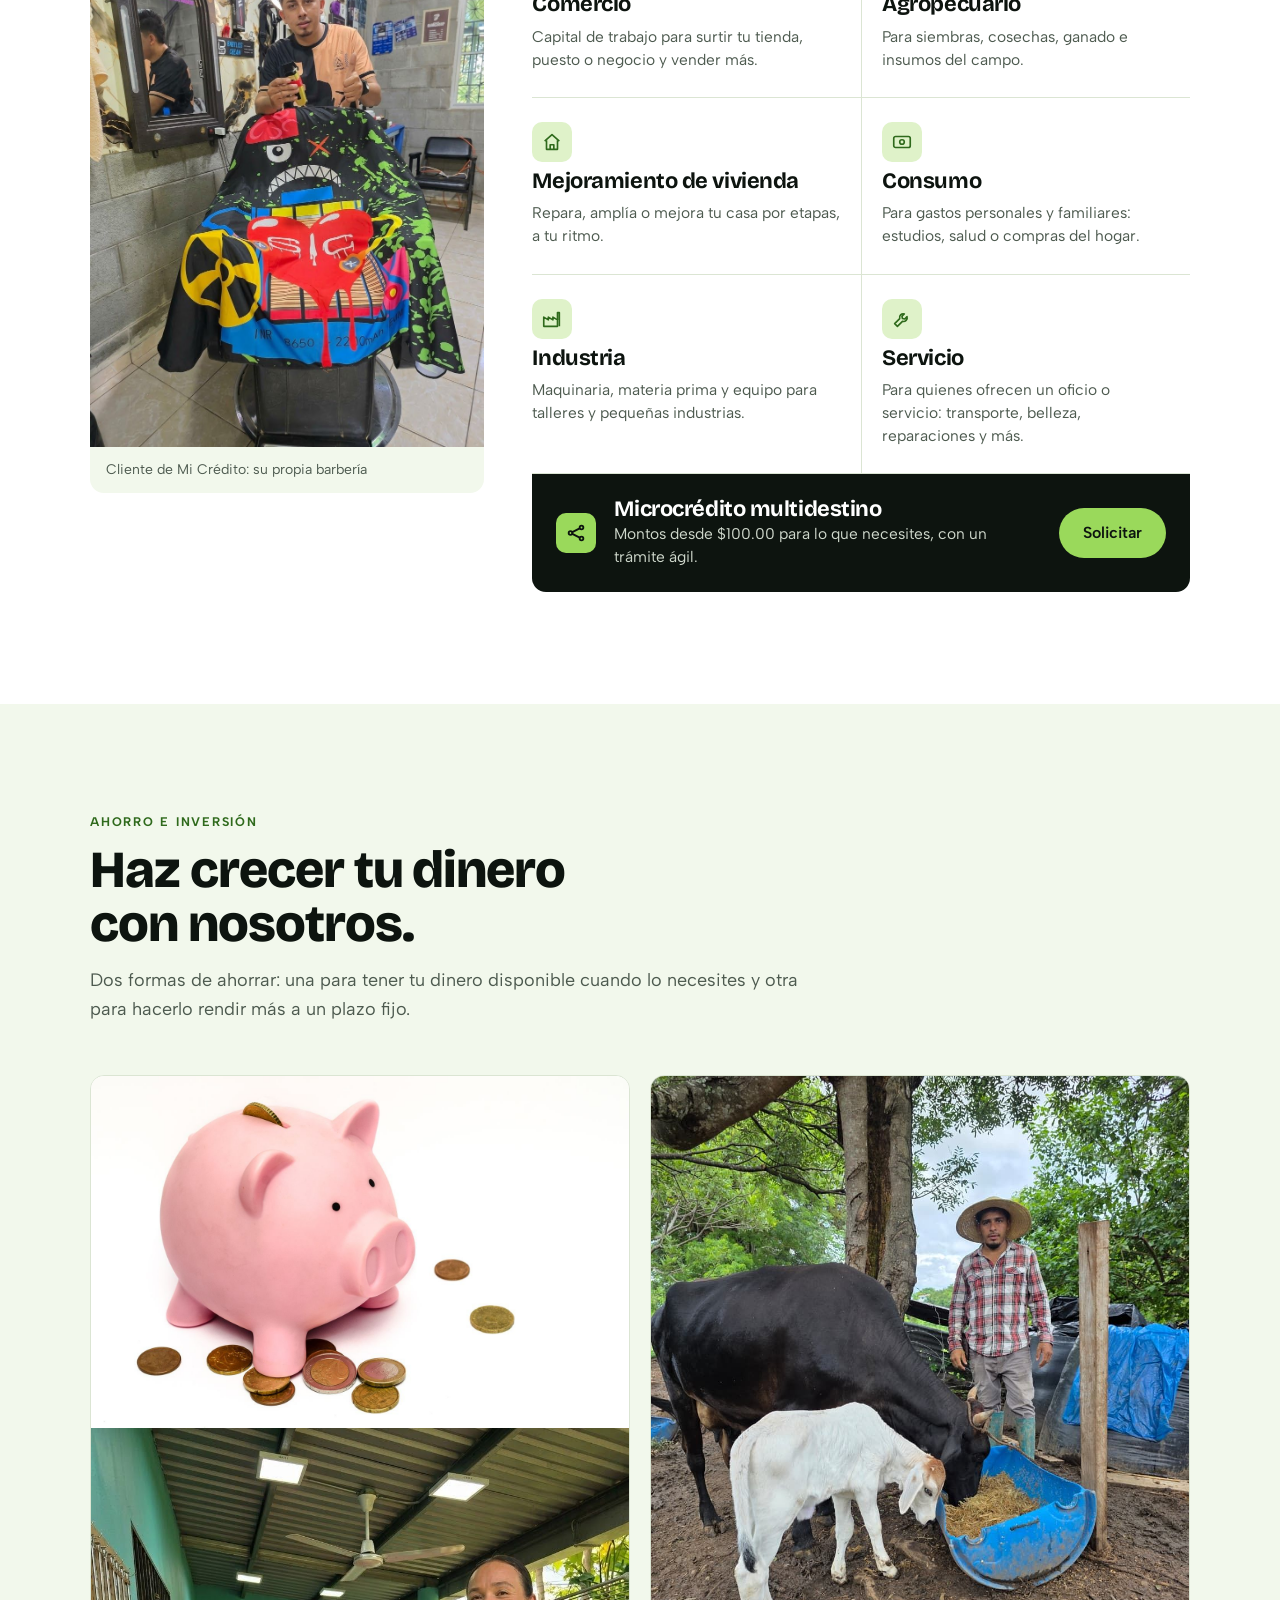
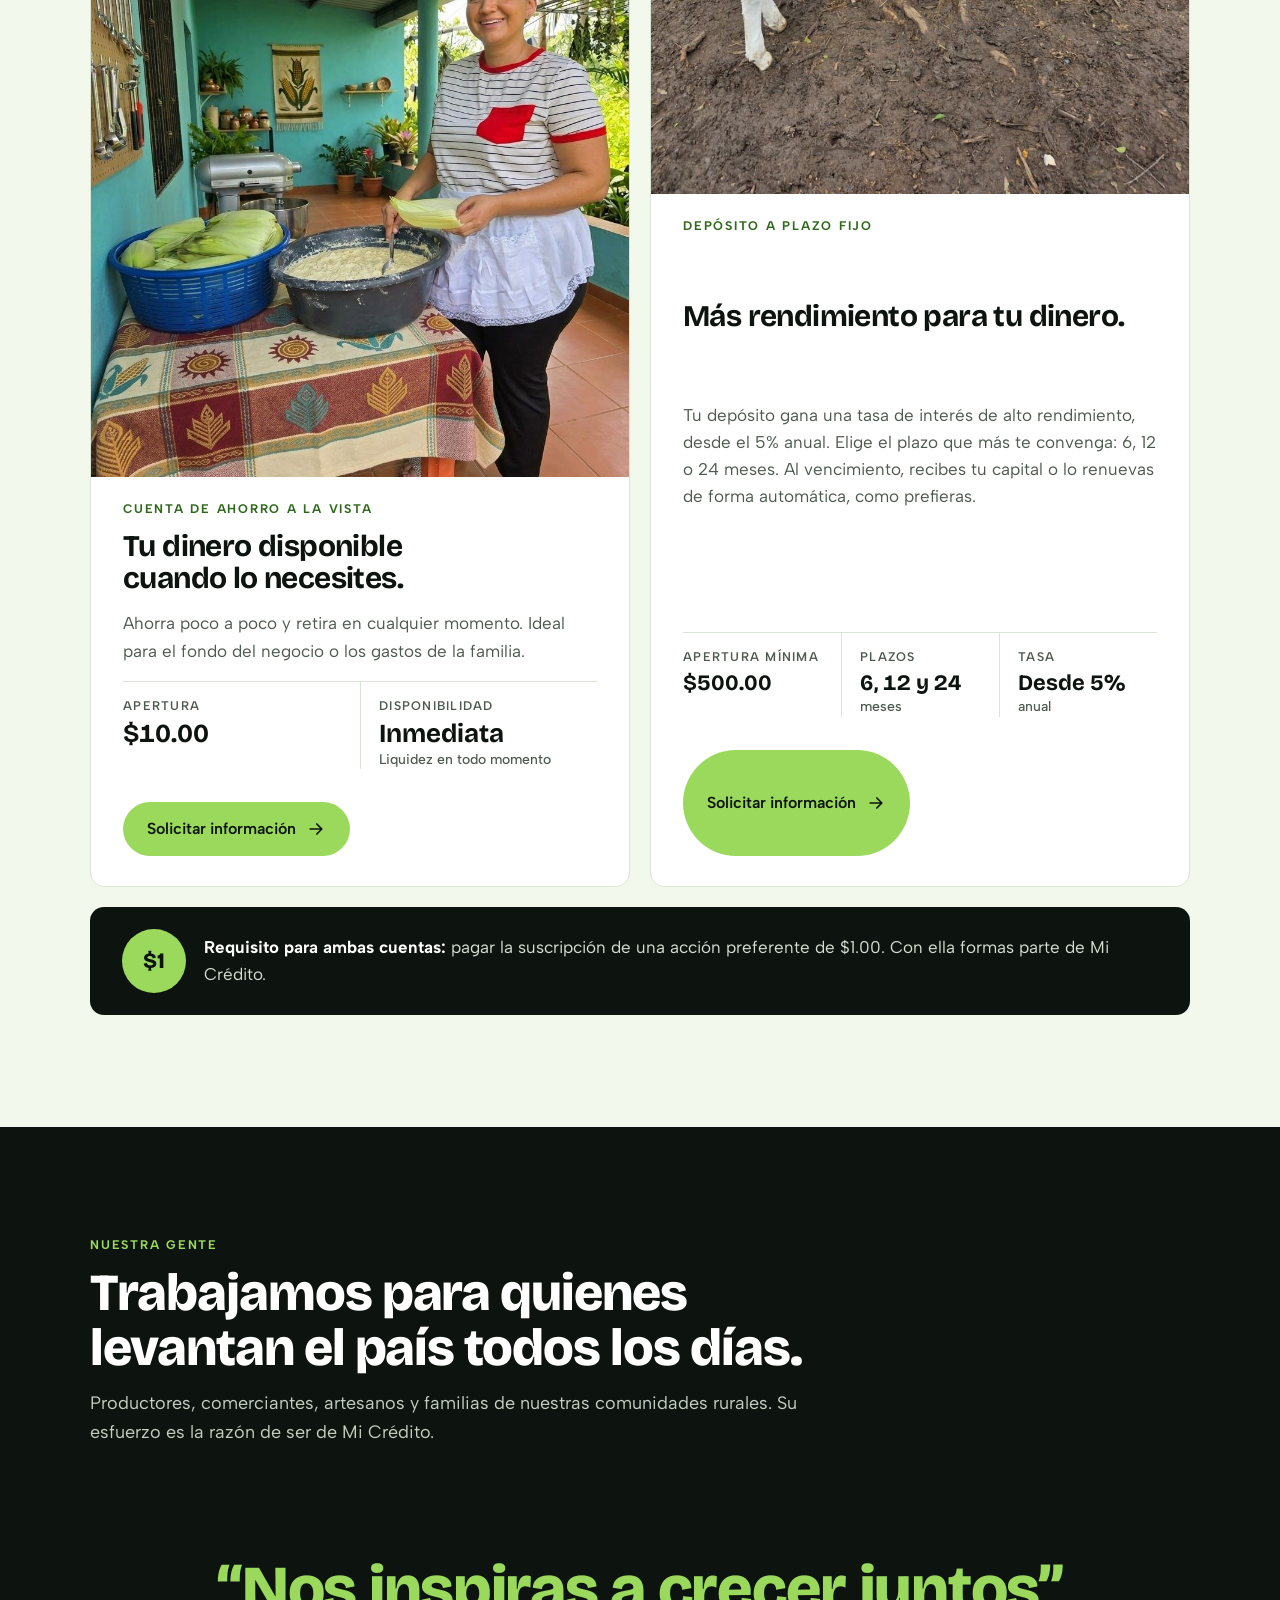
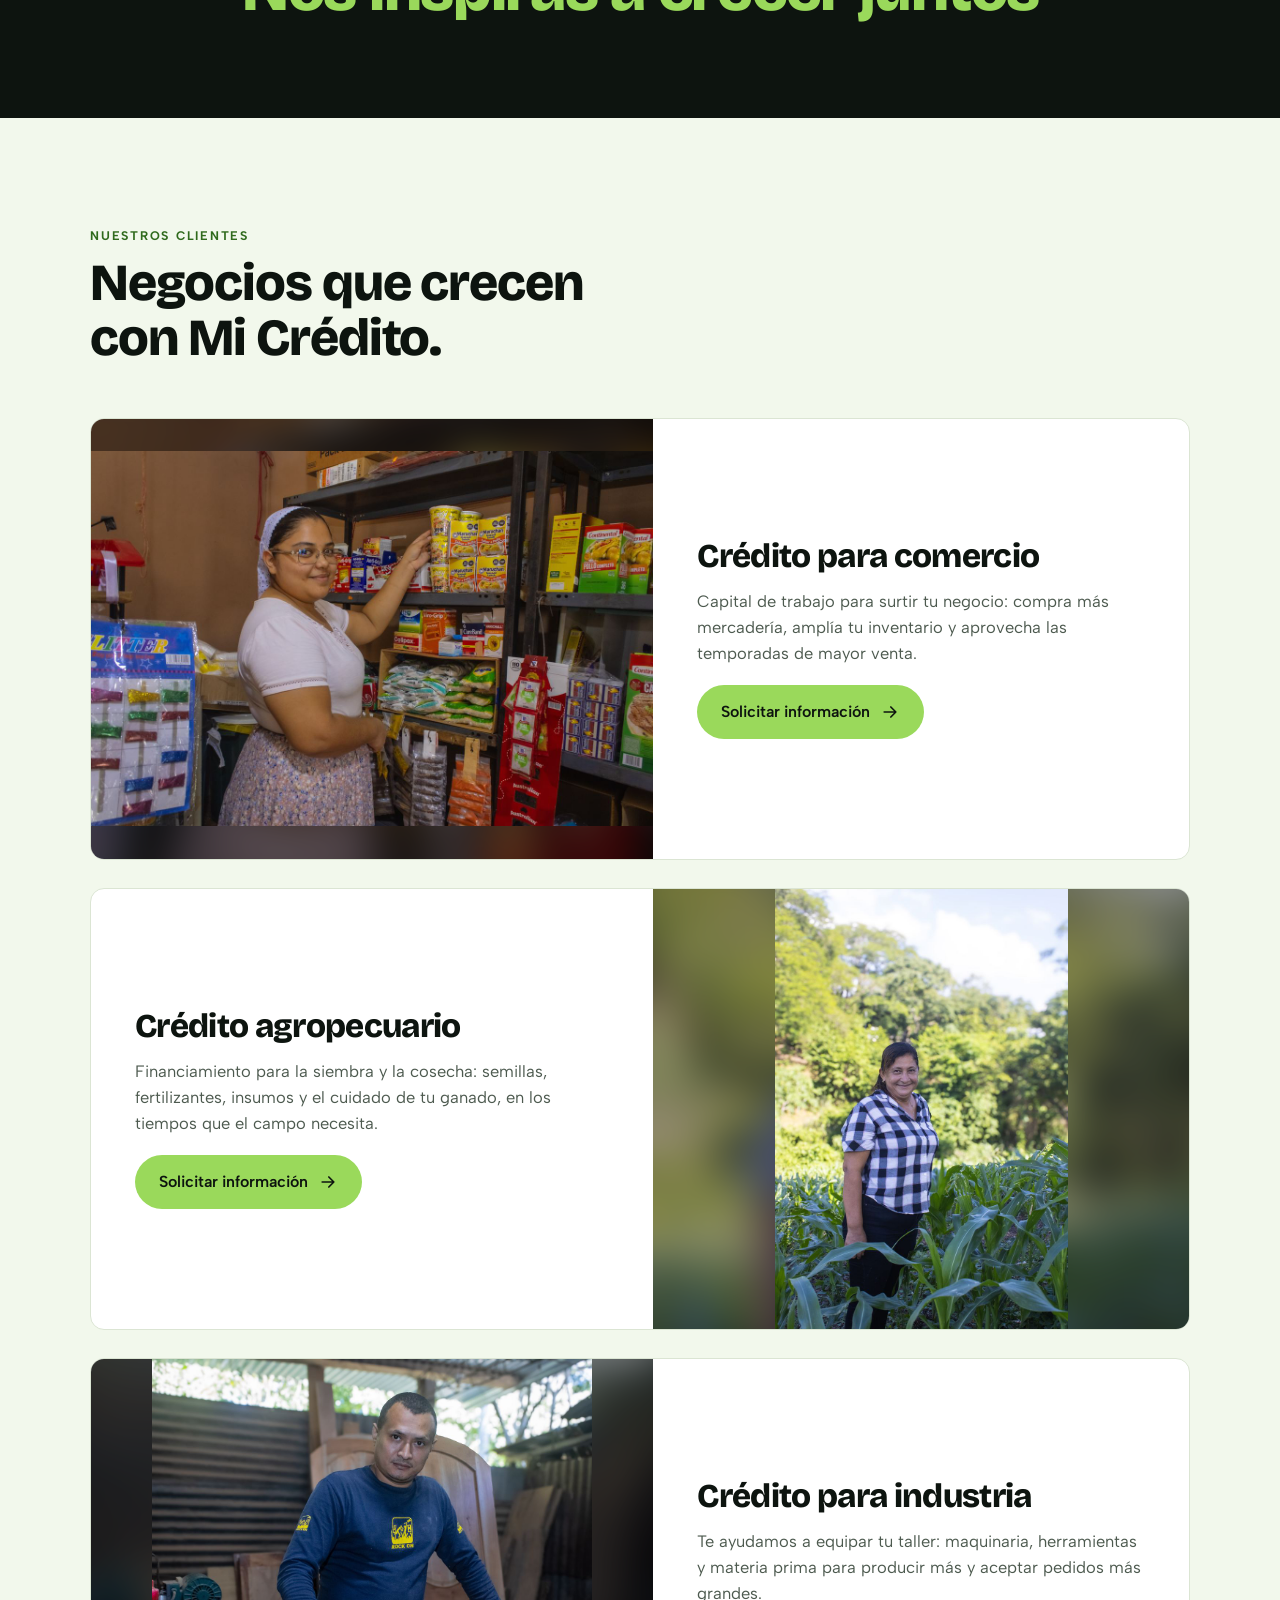
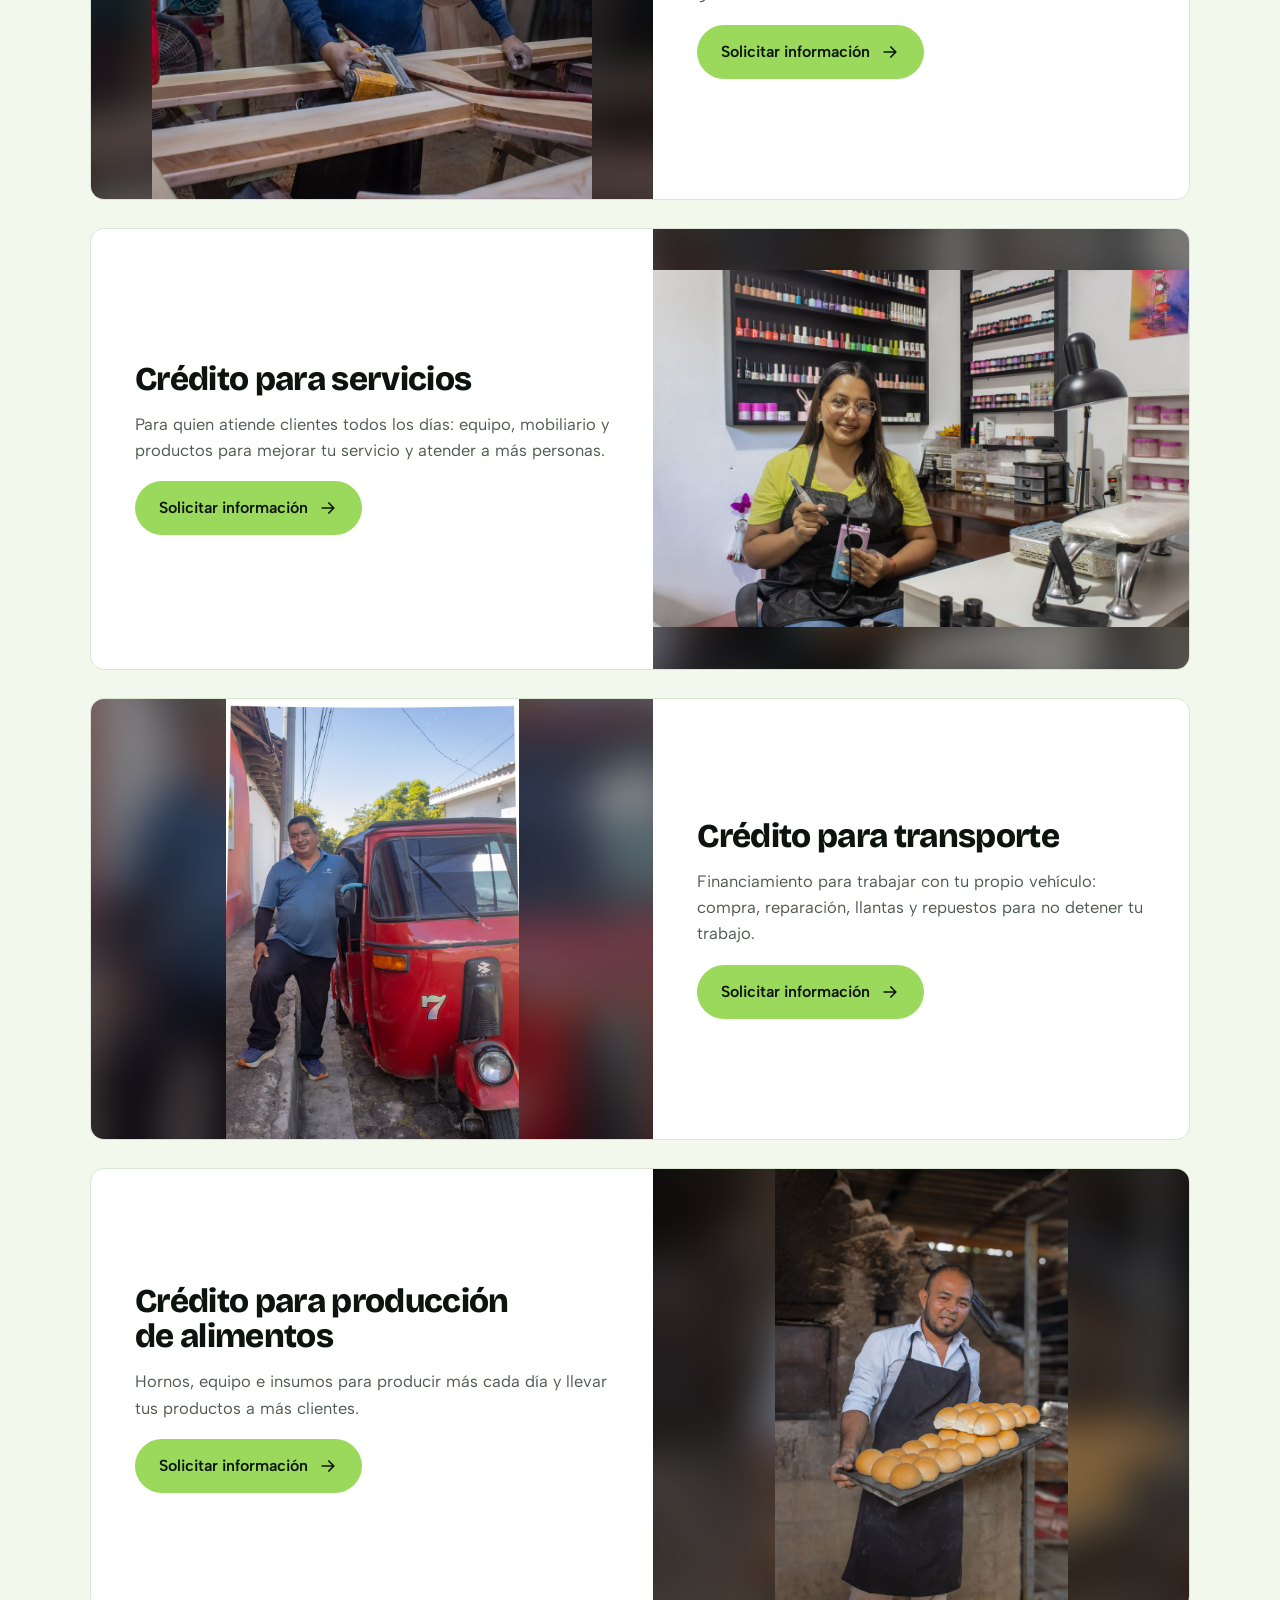
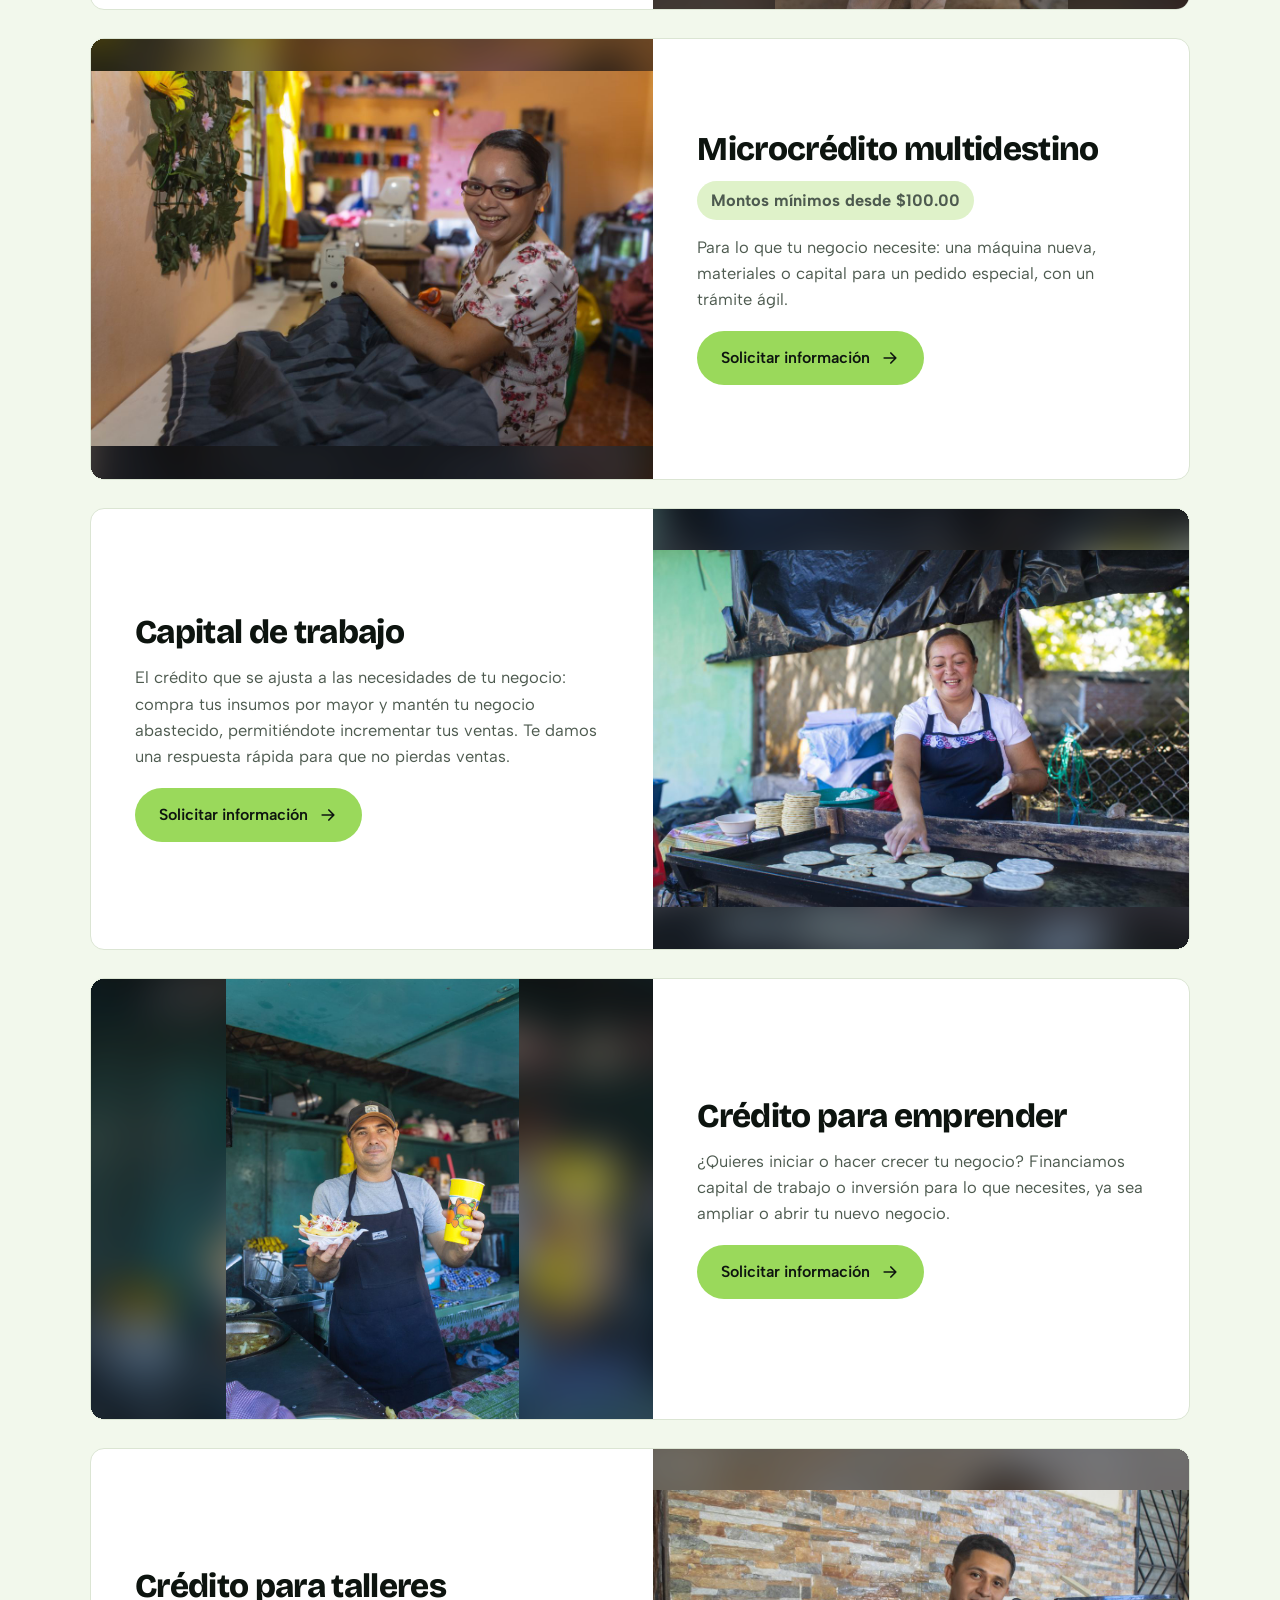
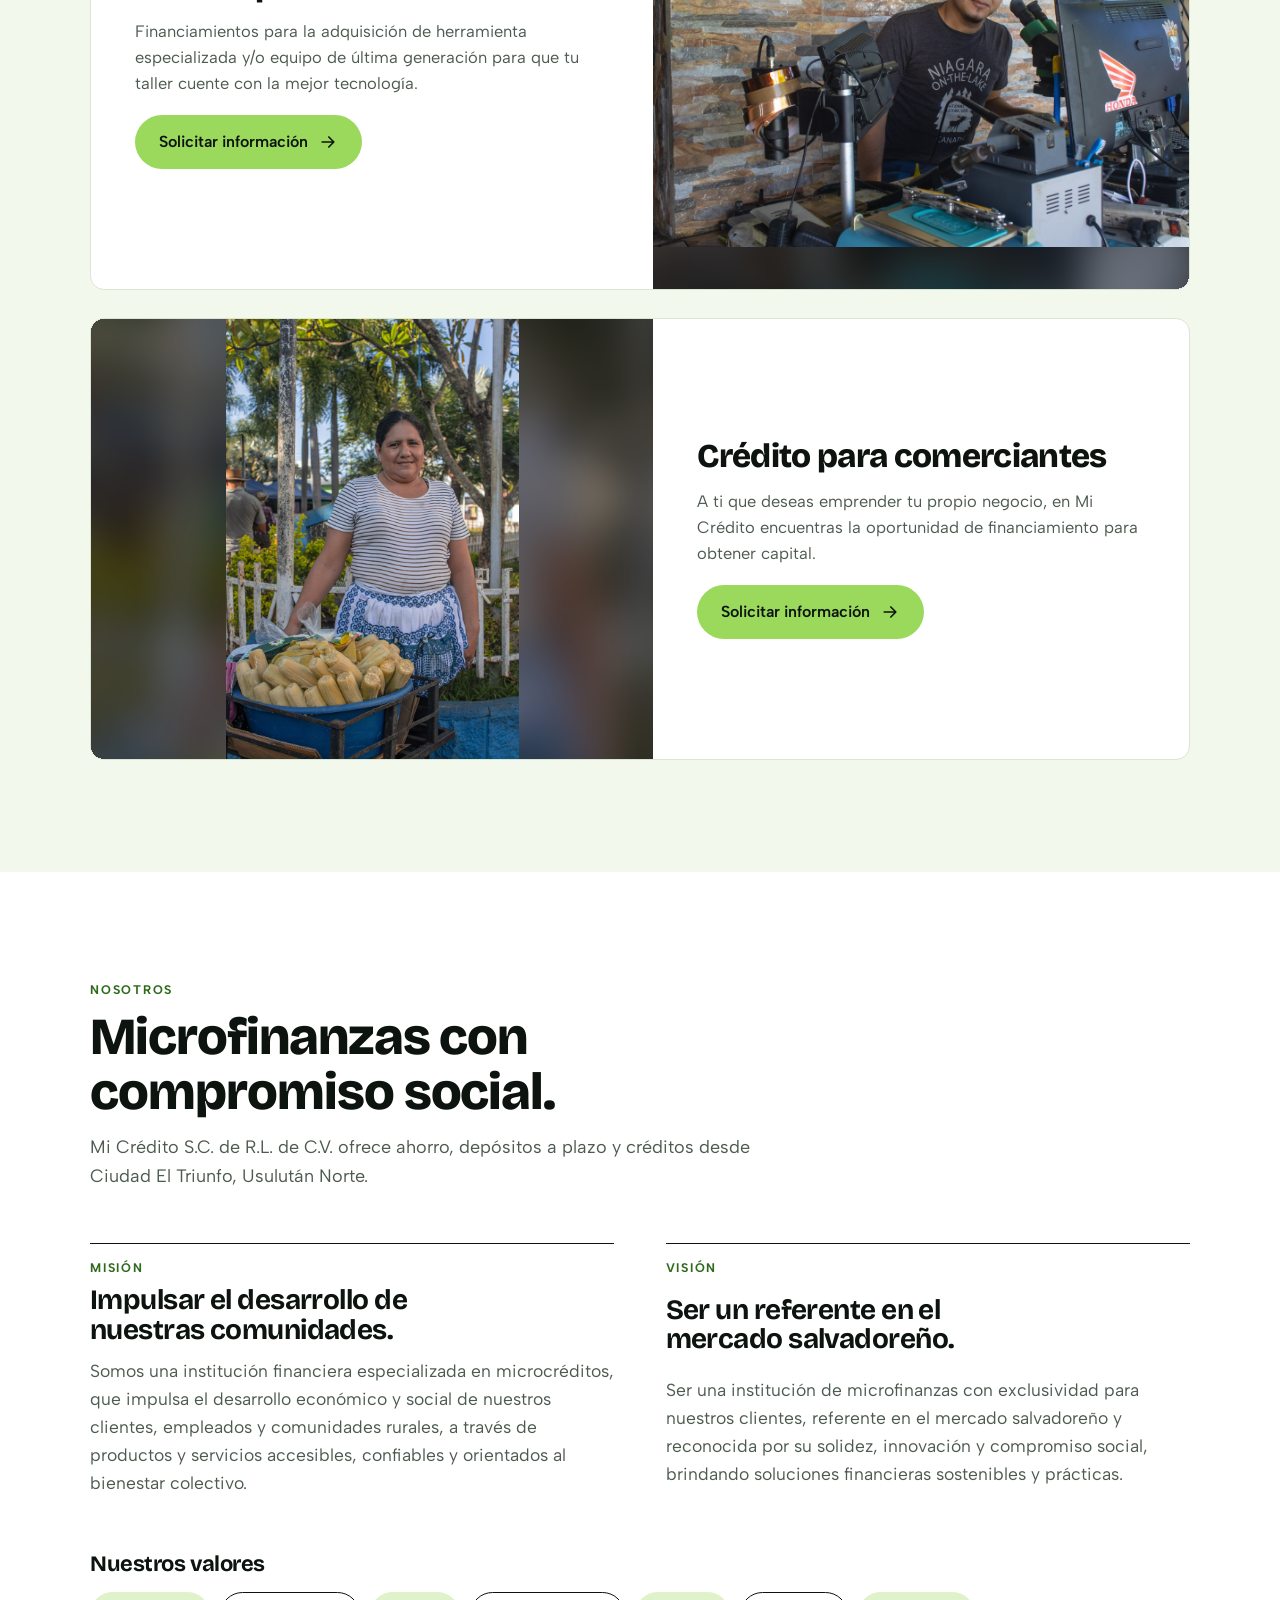
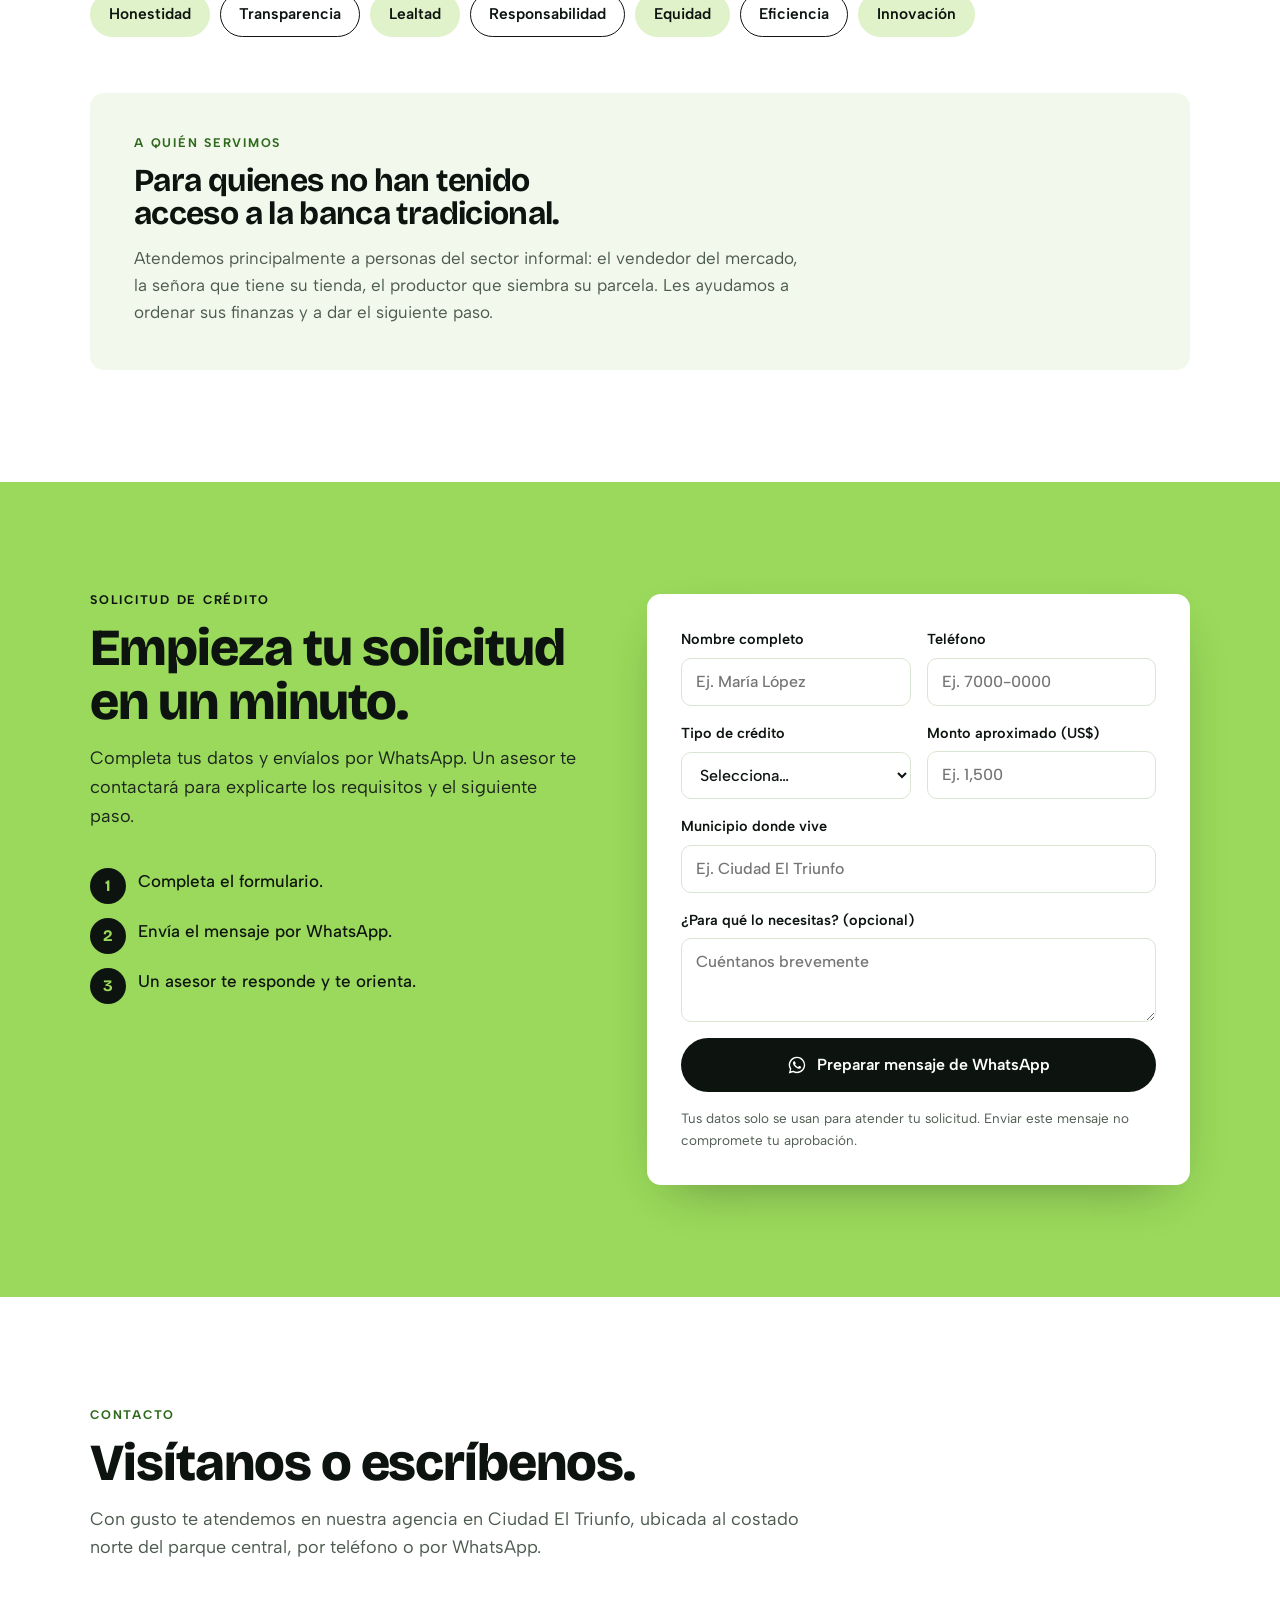
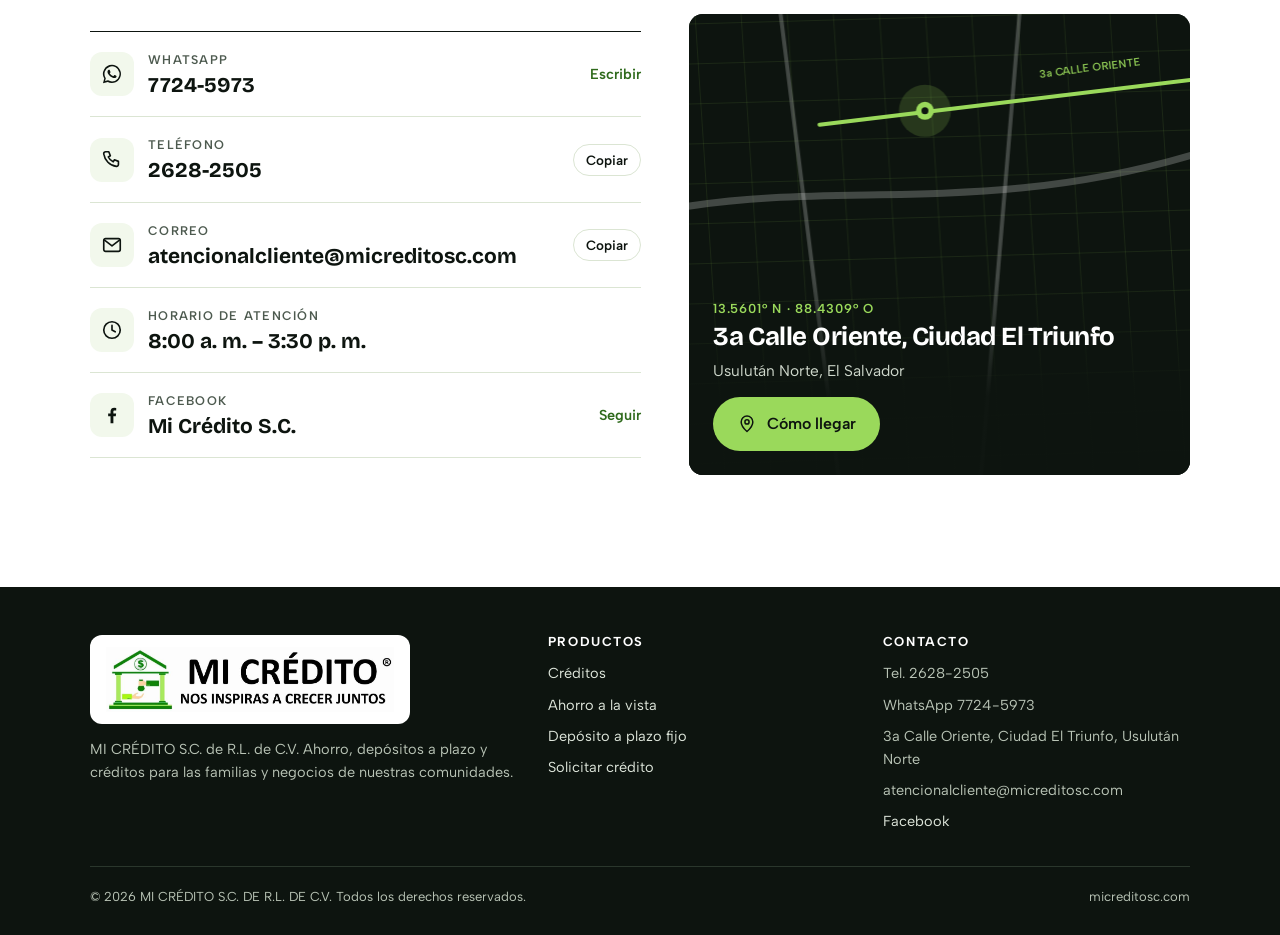
==== commit 940d054a: "Sugerencias de Melvin: tuteo, textos, alcancía, depósitos a plazo y fotos completas Co-Authored-By: " ====
--- a/index.html
+++ b/index.html
@@ -91,11 +91,15 @@
 .hero .actions{display:flex;flex-wrap:wrap;gap:12px;margin-top:4px}
 .hero .actions .btn-ghost{color:#fff}
 .hero-photo{position:relative;min-height:420px}
-.hero-photo img{position:absolute;inset:0;width:100%;height:100%!important;object-fit:cover;object-position:30% 30%}
+.hero-photo{overflow:hidden;background:var(--ink)}
+.hero-photo::before{content:"";position:absolute;inset:-30px;background:var(--bg) center/cover no-repeat;filter:blur(22px) brightness(.55);transform:scale(1.05)}
+.hero-photo img{position:absolute;inset:0;width:100%;height:100%!important;object-fit:contain}
 .hero-photo figcaption{position:absolute;left:16px;bottom:16px;background:rgba(13,20,15,.78);color:#fff;font-size:13px;padding:7px 12px;border-radius:999px}
 @media (max-width:900px){
   .hero{grid-template-columns:1fr}
-  .hero-photo{order:-1;min-height:0;aspect-ratio:4/3;max-width:100%}
+  .hero-photo{order:-1;min-height:0;max-width:100%}
+  .hero-photo::before{display:none}
+  .hero-photo img{position:static;height:auto!important;object-fit:initial}
   .hero-copy{max-width:none;margin:0}
 }
 
@@ -121,7 +125,7 @@
 /* Créditos */
 .credits-layout{display:grid;grid-template-columns:minmax(0,.9fr) minmax(0,1.5fr);gap:clamp(24px,4vw,48px);align-items:start}
 .credit-photo{position:sticky;top:96px;border-radius:var(--r);overflow:hidden;background:var(--mist)}
-.credit-photo img{width:100%;aspect-ratio:4/5;object-fit:cover}
+.credit-photo img{width:100%;height:auto}
 .credit-photo figcaption{padding:12px 16px;font-size:14px;color:var(--muted)}
 .credit-list{display:grid;grid-template-columns:repeat(2,minmax(0,1fr));gap:0;border-top:1.5px solid var(--ink)}
 .credit{padding:24px 20px 26px 0;border-bottom:1px solid var(--line);display:grid;gap:8px;align-content:start}
@@ -136,7 +140,7 @@
 @media (max-width:900px){
   .credits-layout{grid-template-columns:1fr}
   .credit-photo{position:static}
-  .credit-photo img{aspect-ratio:16/10}
+  .credit-photo img{height:auto}
 }
 @media (max-width:560px){
   .credit-list{grid-template-columns:1fr}
@@ -148,7 +152,12 @@
 .savings{background:var(--mist)}
 .save-grid{display:grid;grid-template-columns:repeat(2,minmax(0,1fr));gap:20px}
 .save-card{background:var(--paper);border:1px solid var(--line);border-radius:var(--r);overflow:hidden;display:flex;flex-direction:column}
-.save-card img{width:100%;aspect-ratio:16/9;object-fit:cover}
+.save-photos{display:grid}
+.save-photos img{width:100%;height:auto;display:block}
+.facts.facts-3{grid-template-columns:repeat(3,minmax(0,1fr))}
+@media (max-width:480px){.facts-3 .fact dd{font-size:18px}.facts-3 .fact+.fact{padding-left:10px}}
+.facts-3 .fact dd{font-size:22px}
+.save-btn{justify-self:start}
 .save-body{padding:26px clamp(20px,3vw,32px) 30px;display:grid;gap:16px;flex:1}
 .save-body h3{font-size:clamp(24px,2.4vw,30px)}
 .save-body > p{color:var(--muted)}
@@ -193,8 +202,10 @@
 .offer-list{display:grid;gap:clamp(18px,2.4vw,28px);list-style:none;margin:0;padding:0}
 .offer{display:grid;grid-template-columns:minmax(0,1.05fr) minmax(0,1fr);background:var(--paper);border-radius:var(--r);overflow:hidden;border:1px solid var(--line)}
 .offer:nth-child(even) .offer-photo{order:2}
-.offer-photo{margin:0;min-height:320px;position:relative}
-.offer-photo img{position:absolute;inset:0;width:100%;height:100%!important;object-fit:cover}
+.offer-photo{margin:0;min-height:440px;position:relative;overflow:hidden;background:var(--ink)}
+.offer-photo::before{content:"";position:absolute;inset:-30px;background:var(--bg) center/cover no-repeat;filter:blur(20px) brightness(.6);transform:scale(1.05)}
+.offer-photo img{position:absolute;inset:0;width:100%;height:100%!important;object-fit:contain}
+.offer-tag{justify-self:start;background:var(--leaf-soft);color:var(--ink);font-weight:700;font-size:15px;padding:6px 14px;border-radius:999px}
 .offer-body{padding:clamp(24px,3.5vw,44px);display:grid;gap:14px;align-content:center}
 .offer-body h3{font-size:clamp(24px,2.6vw,34px);font-weight:800}
 .offer-body p{color:var(--muted);font-size:16.5px;max-width:34em}
@@ -202,7 +213,9 @@
 @media (max-width:760px){
   .offer{grid-template-columns:1fr}
   .offer:nth-child(even) .offer-photo{order:0}
-  .offer-photo{min-height:0;aspect-ratio:4/3}
+  .offer-photo{min-height:0}
+  .offer-photo::before{display:none}
+  .offer-photo img{position:static;height:auto!important;object-fit:initial}
 }
 
 /* Nosotros */
@@ -335,14 +348,14 @@
     <div class="hero-copy on-dark">
       <span class="eyebrow">Ciudad El Triunfo · Usulután Norte</span>
       <h1 id="hero-title">Crédito y ahorro para la gente que <em>trabaja y hace crecer</em> El Salvador.</h1>
-      <p class="lead">Somos una institución de microfinanzas al servicio de comerciantes, productores y familias que la banca tradicional no ha tomado en cuenta. Le atendemos en persona y le respondemos rápido.</p>
+      <p class="lead">Somos una institución de microfinanzas al servicio de comerciantes, productores y familias que la banca tradicional no ha tomado en cuenta. Te atendemos en persona y te respondemos rápido.</p>
       <div class="actions">
         <a class="btn btn-leaf" href="#solicitud">Solicitar mi crédito <svg aria-hidden="true"><use href="#i-arrow"/></svg></a>
-        <a class="btn btn-ghost" href="https://wa.me/50377245973" target="_blank" rel="noopener"><svg aria-hidden="true"><use href="#i-wa"/></svg> Escríbanos</a>
-      </div>
-    </div>
-    <figure class="hero-photo" style="margin:0">
-      <img src="img/cliente-carreta-retrato.jpg" alt="Cliente de Mi Crédito junto a su yunta de bueyes y su carreta" width="896" height="1195" fetchpriority="high" style="object-position:50% 42%">
+        <a class="btn btn-ghost" href="https://wa.me/50377245973" target="_blank" rel="noopener"><svg aria-hidden="true"><use href="#i-wa"/></svg> Escríbenos</a>
+      </div>
+    </div>
+    <figure class="hero-photo" style="margin:0;--bg:url(img/cliente-carreta-retrato.jpg)">
+      <img src="img/cliente-carreta-retrato.jpg" alt="Cliente de Mi Crédito junto a su yunta de bueyes y su carreta" width="896" height="1195" fetchpriority="high">
       <figcaption>Cliente de Mi Crédito</figcaption>
     </figure>
   </section>
@@ -352,15 +365,15 @@
     <div class="wrap">
       <div class="pillar">
         <svg viewBox="0 0 24 24" aria-hidden="true"><g fill="none" stroke="#0d140f" stroke-width="1.8" stroke-linecap="round"><circle cx="9" cy="8" r="3.2"/><path d="M3.5 19a5.5 5.5 0 0 1 11 0"/><path d="M16 11.5l2 2 3.5-4"/></g></svg>
-        <div><h3>Atención personalizada</h3><p>Le conocemos por su nombre y entendemos su negocio antes de ofrecerle un producto.</p></div>
+        <div><h3>Atención personalizada</h3><p>Te conocemos por tu nombre y entendemos tu negocio antes de ofrecerte un producto.</p></div>
       </div>
       <div class="pillar">
         <svg viewBox="0 0 24 24" aria-hidden="true"><use href="#i-clock" style="color:#0d140f"/></svg>
-        <div><h3>Respuesta rápida</h3><p>Trámites sencillos y una respuesta pronta para que su oportunidad no se pierda.</p></div>
+        <div><h3>Respuesta rápida</h3><p>Trámites sencillos y una respuesta pronta para que tu oportunidad no se pierda.</p></div>
       </div>
       <div class="pillar">
         <svg viewBox="0 0 24 24" aria-hidden="true"><use href="#i-pin" style="color:#0d140f"/></svg>
-        <div><h3>Cerca de usted</h3><p>Desde Ciudad El Triunfo atendemos a clientes de Usulután y San Miguel.</p></div>
+        <div><h3>Cerca de ti</h3><p>Desde Ciudad El Triunfo atendemos a clientes de Usulután y San Miguel.</p></div>
       </div>
     </div>
   </div>
@@ -370,19 +383,19 @@
     <div class="wrap">
       <div class="sec-head">
         <span class="eyebrow">Créditos</span>
-        <h2 id="cred-title">Un crédito para cada etapa de su trabajo y su hogar.</h2>
-        <p>Siete líneas de crédito pensadas para el comercio, el campo y la familia. Un asesor le indica los requisitos y las condiciones de cada una.</p>
+        <h2 id="cred-title">Un crédito para cada etapa de tu trabajo y tu hogar.</h2>
+        <p>Siete líneas de crédito pensadas para el comercio, el campo y la familia. Un asesor te indica los requisitos y las condiciones de cada una.</p>
       </div>
       <div class="credits-layout">
         <figure class="credit-photo" style="margin:0">
-          <img src="img/cliente-barberia.jpg" alt="Cliente de Mi Crédito en su barbería" width="896" height="1195" style="object-position:50% 12%">
+          <img src="img/cliente-barberia.jpg" alt="Cliente de Mi Crédito en su barbería" width="896" height="1195">
           <figcaption>Cliente de Mi Crédito: su propia barbería</figcaption>
         </figure>
         <div class="credit-list">
           <article class="credit">
             <span class="ic"><svg viewBox="0 0 24 24" aria-hidden="true"><g fill="none" stroke="#2f6a1c" stroke-width="1.8" stroke-linejoin="round"><path d="M4 9h16l-1.5 10h-13Z"/><path d="M8.5 9V7a3.5 3.5 0 0 1 7 0v2"/></g></svg></span>
             <h3>Comercio</h3>
-            <p>Capital de trabajo para surtir su tienda, puesto o negocio y vender más.</p>
+            <p>Capital de trabajo para surtir tu tienda, puesto o negocio y vender más.</p>
           </article>
           <article class="credit">
             <span class="ic"><svg viewBox="0 0 24 24" aria-hidden="true"><g fill="none" stroke="#2f6a1c" stroke-width="1.8" stroke-linecap="round" stroke-linejoin="round"><path d="M12 20v-8"/><path d="M12 12c0-4 2.7-6.6 7-7-.2 4.3-3 7-7 7Z"/><path d="M12 15c0-3-2.1-5.2-5.5-5.5.2 3.4 2.3 5.5 5.5 5.5Z"/><path d="M5 20h14"/></g></svg></span>
@@ -392,7 +405,7 @@
           <article class="credit">
             <span class="ic"><svg viewBox="0 0 24 24" aria-hidden="true"><g fill="none" stroke="#2f6a1c" stroke-width="1.8" stroke-linejoin="round"><path d="M4 11 12 4l8 7"/><path d="M6 10v10h12V10"/><path d="M10 20v-5h4v5"/></g></svg></span>
             <h3>Mejoramiento de vivienda</h3>
-            <p>Repare, amplíe o mejore su casa por etapas, a su ritmo.</p>
+            <p>Repara, amplía o mejora tu casa por etapas, a tu ritmo.</p>
           </article>
           <article class="credit">
             <span class="ic"><svg viewBox="0 0 24 24" aria-hidden="true"><g fill="none" stroke="#2f6a1c" stroke-width="1.8" stroke-linejoin="round"><rect x="3" y="6" width="18" height="12" rx="2"/><circle cx="12" cy="12" r="2.5"/></g></svg></span>
@@ -413,7 +426,7 @@
             <span class="ic"><svg viewBox="0 0 24 24" aria-hidden="true"><g fill="none" stroke="#0d140f" stroke-width="2" stroke-linecap="round"><circle cx="6" cy="12" r="2"/><circle cx="18" cy="6" r="2"/><circle cx="18" cy="18" r="2"/><path d="M8 11l8-4M8 13l8 4"/></g></svg></span>
             <div>
               <h3>Microcrédito multidestino</h3>
-              <p>Montos pequeños para lo que usted necesite, con un trámite ágil.</p>
+              <p>Montos desde $100.00 para lo que necesites, con un trámite ágil.</p>
             </div>
             <a class="btn btn-leaf" href="#solicitud">Solicitar</a>
           </article>
@@ -427,38 +440,46 @@
     <div class="wrap">
       <div class="sec-head">
         <span class="eyebrow">Ahorro e inversión</span>
-        <h2 id="ahorro-title">Haga crecer su dinero con nosotros.</h2>
-        <p>Dos formas de ahorrar: una para tener su dinero disponible cuando lo necesite y otra para hacerlo rendir más a un plazo fijo.</p>
+        <h2 id="ahorro-title">Haz crecer tu dinero con nosotros.</h2>
+        <p>Dos formas de ahorrar: una para tener tu dinero disponible cuando lo necesites y otra para hacerlo rendir más a un plazo fijo.</p>
       </div>
       <div class="save-grid">
         <article class="save-card">
-          <img src="img/cliente-tamales.jpg" alt="Clienta de Mi Crédito preparando tamales" width="896" height="1080" style="object-position:50% 22%">
+          <div class="save-photos">
+            <img src="img/alcancia.jpg" alt="Alcancía en forma de cerdito con monedas" width="1400" height="916">
+            <img src="img/cliente-tamales.jpg" alt="Clienta de Mi Crédito preparando tamales" width="896" height="1080">
+          </div>
           <div class="save-body">
             <span class="eyebrow">Cuenta de ahorro a la vista</span>
-            <h3>Su dinero disponible cuando lo necesite.</h3>
-            <p>Ahorre poco a poco y retire en cualquier momento. Ideal para el fondo del negocio o los gastos de la familia.</p>
+            <h3>Tu dinero disponible cuando lo necesites.</h3>
+            <p>Ahorra poco a poco y retira en cualquier momento. Ideal para el fondo del negocio o los gastos de la familia.</p>
             <dl class="facts">
               <div class="fact"><dt>Apertura</dt><dd>$10.00</dd></div>
               <div class="fact"><dt>Disponibilidad</dt><dd>Inmediata<small>Liquidez en todo momento</small></dd></div>
             </dl>
+            <a class="btn btn-leaf save-btn" href="https://wa.me/50377245973?text=Hola%2C%20Mi%20Cr%C3%A9dito.%20Quiero%20informaci%C3%B3n%20sobre%20la%20cuenta%20de%20ahorro%20a%20la%20vista." target="_blank" rel="noopener">Solicitar información <svg aria-hidden="true"><use href="#i-arrow"/></svg></a>
           </div>
         </article>
         <article class="save-card">
-          <img src="img/cliente-ganadero.jpg" alt="Cliente ganadero de Mi Crédito con su vaca y su ternero" width="960" height="1280" style="object-position:50% 30%">
+          <div class="save-photos">
+            <img src="img/cliente-ganadero.jpg" alt="Cliente ganadero de Mi Crédito con su vaca y su ternero" width="960" height="1280">
+          </div>
           <div class="save-body">
             <span class="eyebrow">Depósito a plazo fijo</span>
-            <h3>Más rendimiento por su dinero.</h3>
-            <p>Su depósito gana una tasa de interés más alta que la que ofrecen otras financieras y bancos del mercado. Al vencimiento, recibe su capital o lo renueva de forma automática, como usted prefiera.</p>
-            <dl class="facts">
+            <h3>Más rendimiento para tu dinero.</h3>
+            <p>Tu depósito gana una tasa de interés de alto rendimiento, desde el 5% anual. Elige el plazo que más te convenga: 6, 12 o 24 meses. Al vencimiento, recibes tu capital o lo renuevas de forma automática, como prefieras.</p>
+            <dl class="facts facts-3">
               <div class="fact"><dt>Apertura mínima</dt><dd>$500.00</dd></div>
-              <div class="fact"><dt>Tasa</dt><dd>Preferencial<small>Consulte la tasa vigente</small></dd></div>
+              <div class="fact"><dt>Plazos</dt><dd>6, 12 y 24<small>meses</small></dd></div>
+              <div class="fact"><dt>Tasa</dt><dd>Desde 5%<small>anual</small></dd></div>
             </dl>
+            <a class="btn btn-leaf save-btn" href="https://wa.me/50377245973?text=Hola%2C%20Mi%20Cr%C3%A9dito.%20Quiero%20informaci%C3%B3n%20sobre%20el%20dep%C3%B3sito%20a%20plazo%20fijo." target="_blank" rel="noopener">Solicitar información <svg aria-hidden="true"><use href="#i-arrow"/></svg></a>
           </div>
         </article>
       </div>
       <div class="share-note">
         <div class="share-coin" aria-hidden="true">$1</div>
-        <p><strong>Requisito para ambas cuentas:</strong> pagar la suscripción de una acción preferente de $1.00. Con ella usted forma parte de Mi Crédito.</p>
+        <p><strong>Requisito para ambas cuentas:</strong> pagar la suscripción de una acción preferente de $1.00. Con ella formas parte de Mi Crédito.</p>
       </div>
     </div>
   </section>
@@ -484,90 +505,91 @@
       </div>
       <ul class="offer-list">
         <li class="offer">
-          <figure class="offer-photo"><img src="img/cliente-tienda.jpg" alt="Cliente de Mi Crédito" width="1200" height="800" loading="lazy" style="object-position:42% 50%"></figure>
+          <figure class="offer-photo" style="--bg:url(img/cliente-tienda.jpg)"><img src="img/cliente-tienda.jpg" alt="Cliente de Mi Crédito" width="1200" height="800" loading="lazy"></figure>
           <div class="offer-body">
             <h3>Crédito para comercio</h3>
-            <p>Capital de trabajo para surtir su negocio: compre más mercadería, amplíe su inventario y aproveche las temporadas de mayor venta.</p>
+            <p>Capital de trabajo para surtir tu negocio: compra más mercadería, amplía tu inventario y aprovecha las temporadas de mayor venta.</p>
             <a class="btn btn-leaf" href="https://wa.me/50377245973?text=Hola%2C%20Mi%20Cr%C3%A9dito.%20Quiero%20informaci%C3%B3n%20sobre%20el%20cr%C3%A9dito%20de%20comercio." target="_blank" rel="noopener">Solicitar información <svg aria-hidden="true"><use href="#i-arrow"/></svg></a>
           </div>
         </li>
         <li class="offer">
-          <figure class="offer-photo"><img src="img/cliente-milpa.jpg" alt="Cliente de Mi Crédito" width="800" height="1200" loading="lazy" style="object-position:50% 40%"></figure>
+          <figure class="offer-photo" style="--bg:url(img/cliente-milpa.jpg)"><img src="img/cliente-milpa.jpg" alt="Cliente de Mi Crédito" width="800" height="1200" loading="lazy"></figure>
           <div class="offer-body">
             <h3>Crédito agropecuario</h3>
-            <p>Financiamiento para la siembra y la cosecha: semillas, fertilizantes, insumos y el cuidado de su ganado, en los tiempos que el campo necesita.</p>
+            <p>Financiamiento para la siembra y la cosecha: semillas, fertilizantes, insumos y el cuidado de tu ganado, en los tiempos que el campo necesita.</p>
             <a class="btn btn-leaf" href="https://wa.me/50377245973?text=Hola%2C%20Mi%20Cr%C3%A9dito.%20Quiero%20informaci%C3%B3n%20sobre%20el%20cr%C3%A9dito%20de%20agropecuario." target="_blank" rel="noopener">Solicitar información <svg aria-hidden="true"><use href="#i-arrow"/></svg></a>
           </div>
         </li>
         <li class="offer">
-          <figure class="offer-photo"><img src="img/cliente-carpinteria.jpg" alt="Cliente de Mi Crédito" width="1200" height="1200" loading="lazy" style="object-position:50% 40%"></figure>
+          <figure class="offer-photo" style="--bg:url(img/cliente-carpinteria.jpg)"><img src="img/cliente-carpinteria.jpg" alt="Cliente de Mi Crédito" width="1200" height="1200" loading="lazy"></figure>
           <div class="offer-body">
             <h3>Crédito para industria</h3>
-            <p>Le ayudamos a equipar su taller: maquinaria, herramientas y materia prima para producir más y aceptar pedidos más grandes.</p>
+            <p>Te ayudamos a equipar tu taller: maquinaria, herramientas y materia prima para producir más y aceptar pedidos más grandes.</p>
             <a class="btn btn-leaf" href="https://wa.me/50377245973?text=Hola%2C%20Mi%20Cr%C3%A9dito.%20Quiero%20informaci%C3%B3n%20sobre%20el%20cr%C3%A9dito%20de%20industria." target="_blank" rel="noopener">Solicitar información <svg aria-hidden="true"><use href="#i-arrow"/></svg></a>
           </div>
         </li>
         <li class="offer">
-          <figure class="offer-photo"><img src="img/cliente-unas.jpg" alt="Cliente de Mi Crédito" width="1200" height="800" loading="lazy" style="object-position:40% 45%"></figure>
+          <figure class="offer-photo" style="--bg:url(img/cliente-unas.jpg)"><img src="img/cliente-unas.jpg" alt="Cliente de Mi Crédito" width="1200" height="800" loading="lazy"></figure>
           <div class="offer-body">
             <h3>Crédito para servicios</h3>
-            <p>Para quien atiende clientes todos los días: equipo, mobiliario y productos para mejorar su servicio y atender a más personas.</p>
+            <p>Para quien atiende clientes todos los días: equipo, mobiliario y productos para mejorar tu servicio y atender a más personas.</p>
             <a class="btn btn-leaf" href="https://wa.me/50377245973?text=Hola%2C%20Mi%20Cr%C3%A9dito.%20Quiero%20informaci%C3%B3n%20sobre%20el%20cr%C3%A9dito%20de%20servicios." target="_blank" rel="noopener">Solicitar información <svg aria-hidden="true"><use href="#i-arrow"/></svg></a>
           </div>
         </li>
         <li class="offer">
-          <figure class="offer-photo"><img src="img/cliente-mototaxi.jpg" alt="Cliente de Mi Crédito" width="800" height="1200" loading="lazy" style="object-position:50% 50%"></figure>
+          <figure class="offer-photo" style="--bg:url(img/cliente-mototaxi.jpg)"><img src="img/cliente-mototaxi.jpg" alt="Cliente de Mi Crédito" width="800" height="1200" loading="lazy"></figure>
           <div class="offer-body">
             <h3>Crédito para transporte</h3>
-            <p>Financiamiento para trabajar con su propio vehículo: compra, reparación, llantas y repuestos para no detener su trabajo.</p>
+            <p>Financiamiento para trabajar con tu propio vehículo: compra, reparación, llantas y repuestos para no detener tu trabajo.</p>
             <a class="btn btn-leaf" href="https://wa.me/50377245973?text=Hola%2C%20Mi%20Cr%C3%A9dito.%20Quiero%20informaci%C3%B3n%20sobre%20el%20cr%C3%A9dito%20de%20transporte." target="_blank" rel="noopener">Solicitar información <svg aria-hidden="true"><use href="#i-arrow"/></svg></a>
           </div>
         </li>
         <li class="offer">
-          <figure class="offer-photo"><img src="img/cliente-panaderia.jpg" alt="Cliente de Mi Crédito" width="800" height="1200" loading="lazy" style="object-position:50% 42%"></figure>
+          <figure class="offer-photo" style="--bg:url(img/cliente-panaderia.jpg)"><img src="img/cliente-panaderia.jpg" alt="Cliente de Mi Crédito" width="800" height="1200" loading="lazy"></figure>
           <div class="offer-body">
             <h3>Crédito para producción de alimentos</h3>
-            <p>Hornos, equipo e insumos para producir más cada día y llevar sus productos a más clientes.</p>
+            <p>Hornos, equipo e insumos para producir más cada día y llevar tus productos a más clientes.</p>
             <a class="btn btn-leaf" href="https://wa.me/50377245973?text=Hola%2C%20Mi%20Cr%C3%A9dito.%20Quiero%20informaci%C3%B3n%20sobre%20el%20cr%C3%A9dito%20de%20producci%C3%B3n%20de%20alimentos." target="_blank" rel="noopener">Solicitar información <svg aria-hidden="true"><use href="#i-arrow"/></svg></a>
           </div>
         </li>
         <li class="offer">
-          <figure class="offer-photo"><img src="img/cliente-costureria.jpg" alt="Cliente de Mi Crédito" width="1200" height="800" loading="lazy" style="object-position:72% 50%"></figure>
+          <figure class="offer-photo" style="--bg:url(img/cliente-costureria.jpg)"><img src="img/cliente-costureria.jpg" alt="Cliente de Mi Crédito" width="1200" height="800" loading="lazy"></figure>
           <div class="offer-body">
             <h3>Microcrédito multidestino</h3>
-            <p>Montos pequeños para lo que su negocio necesite: una máquina nueva, materiales o capital para un pedido especial, con un trámite ágil.</p>
+            <p class="offer-tag">Montos mínimos desde $100.00</p>
+            <p>Para lo que tu negocio necesite: una máquina nueva, materiales o capital para un pedido especial, con un trámite ágil.</p>
             <a class="btn btn-leaf" href="https://wa.me/50377245973?text=Hola%2C%20Mi%20Cr%C3%A9dito.%20Quiero%20informaci%C3%B3n%20sobre%20el%20cr%C3%A9dito%20de%20microcr%C3%A9dito%20multidestino." target="_blank" rel="noopener">Solicitar información <svg aria-hidden="true"><use href="#i-arrow"/></svg></a>
           </div>
         </li>
         <li class="offer">
-          <figure class="offer-photo"><img src="img/cliente-tortilleria.jpg" alt="Cliente de Mi Crédito" width="1200" height="800" loading="lazy" style="object-position:60% 50%"></figure>
+          <figure class="offer-photo" style="--bg:url(img/cliente-tortilleria.jpg)"><img src="img/cliente-tortilleria.jpg" alt="Cliente de Mi Crédito" width="1200" height="800" loading="lazy"></figure>
           <div class="offer-body">
             <h3>Capital de trabajo</h3>
-            <p>Compre sus insumos por mayor y mantenga su negocio abastecido. Le damos una respuesta rápida para que no pierda ventas.</p>
+            <p>El crédito que se ajusta a las necesidades de tu negocio: compra tus insumos por mayor y mantén tu negocio abastecido, permitiéndote incrementar tus ventas. Te damos una respuesta rápida para que no pierdas ventas.</p>
             <a class="btn btn-leaf" href="https://wa.me/50377245973?text=Hola%2C%20Mi%20Cr%C3%A9dito.%20Quiero%20informaci%C3%B3n%20sobre%20el%20cr%C3%A9dito%20de%20capital%20de%20trabajo." target="_blank" rel="noopener">Solicitar información <svg aria-hidden="true"><use href="#i-arrow"/></svg></a>
           </div>
         </li>
         <li class="offer">
-          <figure class="offer-photo"><img src="img/cliente-comida.jpg" alt="Cliente de Mi Crédito" width="800" height="1200" loading="lazy" style="object-position:50% 35%"></figure>
+          <figure class="offer-photo" style="--bg:url(img/cliente-comida.jpg)"><img src="img/cliente-comida.jpg" alt="Cliente de Mi Crédito" width="800" height="1200" loading="lazy"></figure>
           <div class="offer-body">
             <h3>Crédito para emprender</h3>
-            <p>¿Quiere iniciar o hacer crecer su negocio de comida? Financiamos equipo, refrigeración y lo necesario para abrir o ampliar su puesto.</p>
+            <p>¿Quieres iniciar o hacer crecer tu negocio? Financiamos capital de trabajo o inversión para lo que necesites, ya sea ampliar o abrir tu nuevo negocio.</p>
             <a class="btn btn-leaf" href="https://wa.me/50377245973?text=Hola%2C%20Mi%20Cr%C3%A9dito.%20Quiero%20informaci%C3%B3n%20sobre%20el%20cr%C3%A9dito%20de%20emprendimiento." target="_blank" rel="noopener">Solicitar información <svg aria-hidden="true"><use href="#i-arrow"/></svg></a>
           </div>
         </li>
         <li class="offer">
-          <figure class="offer-photo"><img src="img/cliente-electronica.jpg" alt="Cliente de Mi Crédito" width="1200" height="800" loading="lazy" style="object-position:55% 45%"></figure>
+          <figure class="offer-photo" style="--bg:url(img/cliente-electronica.jpg)"><img src="img/cliente-electronica.jpg" alt="Cliente de Mi Crédito" width="1200" height="800" loading="lazy"></figure>
           <div class="offer-body">
             <h3>Crédito para talleres</h3>
-            <p>Herramientas especializadas, repuestos y equipo para su taller de reparación, para que trabaje con mejor tecnología.</p>
+            <p>Financiamientos para la adquisición de herramienta especializada y/o equipo de última generación para que tu taller cuente con la mejor tecnología.</p>
             <a class="btn btn-leaf" href="https://wa.me/50377245973?text=Hola%2C%20Mi%20Cr%C3%A9dito.%20Quiero%20informaci%C3%B3n%20sobre%20el%20cr%C3%A9dito%20de%20talleres." target="_blank" rel="noopener">Solicitar información <svg aria-hidden="true"><use href="#i-arrow"/></svg></a>
           </div>
         </li>
         <li class="offer">
-          <figure class="offer-photo"><img src="img/cliente-venta.jpg" alt="Cliente de Mi Crédito" width="800" height="1200" loading="lazy" style="object-position:50% 26%"></figure>
+          <figure class="offer-photo" style="--bg:url(img/cliente-venta.jpg)"><img src="img/cliente-venta.jpg" alt="Cliente de Mi Crédito" width="800" height="1200" loading="lazy"></figure>
           <div class="offer-body">
             <h3>Crédito para comerciantes</h3>
-            <p>Para quienes venden en el mercado o en la calle: capital para su mercadería diaria, con atención personalizada y respuesta rápida.</p>
+            <p>A ti que deseas emprender tu propio negocio, en Mi Crédito encuentras la oportunidad de financiamiento para obtener capital.</p>
             <a class="btn btn-leaf" href="https://wa.me/50377245973?text=Hola%2C%20Mi%20Cr%C3%A9dito.%20Quiero%20informaci%C3%B3n%20sobre%20el%20cr%C3%A9dito%20de%20comerciantes." target="_blank" rel="noopener">Solicitar información <svg aria-hidden="true"><use href="#i-arrow"/></svg></a>
           </div>
         </li>
@@ -587,7 +609,7 @@
         <div class="mv">
           <span class="eyebrow">Misión</span>
           <h3>Impulsar el desarrollo de nuestras comunidades.</h3>
-          <p>Ser una institución financiera especializada en microcréditos, que impulse el desarrollo económico y social de sus clientes, empleados y comunidades rurales, a través de productos y servicios accesibles, confiables y orientados al bienestar colectivo.</p>
+          <p>Somos una institución financiera especializada en microcréditos, que impulsa el desarrollo económico y social de nuestros clientes, empleados y comunidades rurales, a través de productos y servicios accesibles, confiables y orientados al bienestar colectivo.</p>
         </div>
         <div class="mv">
           <span class="eyebrow">Visión</span>
@@ -605,7 +627,7 @@
         <div>
           <span class="eyebrow">A quién servimos</span>
           <h3>Para quienes no han tenido acceso a la banca tradicional.</h3>
-          <p>Atendemos principalmente a personas del sector informal: el vendedor del mercado, la señora que tiene su tienda, el productor que siembra su parcela. Le ayudamos a ordenar sus finanzas y a dar el siguiente paso.</p>
+          <p>Atendemos principalmente a personas del sector informal: el vendedor del mercado, la señora que tiene su tienda, el productor que siembra su parcela. Les ayudamos a ordenar sus finanzas y a dar el siguiente paso.</p>
         </div>
       </div>
     </div>
@@ -616,12 +638,12 @@
     <div class="wrap apply-grid">
       <div class="sec-head">
         <span class="eyebrow" style="color:#0d140f">Solicitud de crédito</span>
-        <h2 id="sol-title">Empiece su solicitud en un minuto.</h2>
-        <p>Complete sus datos y envíelos por WhatsApp. Un asesor le contactará para explicarle los requisitos y el siguiente paso.</p>
+        <h2 id="sol-title">Empieza tu solicitud en un minuto.</h2>
+        <p>Completa tus datos y envíalos por WhatsApp. Un asesor te contactará para explicarte los requisitos y el siguiente paso.</p>
         <ol class="steps">
-          <li>Complete el formulario.</li>
-          <li>Envíe el mensaje por WhatsApp.</li>
-          <li>Un asesor le responde y le orienta.</li>
+          <li>Completa el formulario.</li>
+          <li>Envía el mensaje por WhatsApp.</li>
+          <li>Un asesor te responde y te orienta.</li>
         </ol>
       </div>
       <form class="card" id="applyForm" novalidate>
@@ -632,21 +654,21 @@
         <div class="row">
           <label for="f-tipo">Tipo de crédito
             <select id="f-tipo" name="tipo" required>
-              <option value="">Seleccione…</option>
+              <option value="">Selecciona…</option>
               <option>Comercio</option><option>Agropecuario</option><option>Mejoramiento de vivienda</option><option>Consumo</option><option>Industria</option><option>Servicio</option><option>Microcrédito multidestino</option><option>Ahorro o depósito a plazo</option>
             </select>
           </label>
           <label for="f-monto">Monto aproximado (US$)<input id="f-monto" name="monto" inputmode="decimal" placeholder="Ej. 1,500"></label>
         </div>
         <label for="f-muni">Municipio donde vive<input id="f-muni" name="municipio" placeholder="Ej. Ciudad El Triunfo"></label>
-        <label for="f-msg">¿Para qué lo necesita? (opcional)<textarea id="f-msg" name="mensaje" placeholder="Cuéntenos brevemente"></textarea></label>
-        <p class="form-err" id="formErr" hidden>Escriba su nombre, su teléfono y el tipo de crédito para continuar.</p>
+        <label for="f-msg">¿Para qué lo necesitas? (opcional)<textarea id="f-msg" name="mensaje" placeholder="Cuéntanos brevemente"></textarea></label>
+        <p class="form-err" id="formErr" hidden>Escribe tu nombre, tu teléfono y el tipo de crédito para continuar.</p>
         <button class="btn btn-ink" type="submit"><svg aria-hidden="true"><use href="#i-wa"/></svg> Preparar mensaje de WhatsApp</button>
         <div class="wa-ready" id="waReady" hidden>
-          <p>Su mensaje está listo. Abra WhatsApp para enviarlo al 7724-5973.</p>
+          <p>Tu mensaje está listo. Abre WhatsApp para enviarlo al 7724-5973.</p>
           <a class="btn btn-leaf" id="waLink" href="https://wa.me/50377245973" target="_blank" rel="noopener"><svg aria-hidden="true"><use href="#i-wa"/></svg> Abrir WhatsApp</a>
         </div>
-        <p class="form-note">Sus datos solo se usan para atender su solicitud. Enviar este mensaje no compromete su aprobación.</p>
+        <p class="form-note">Tus datos solo se usan para atender tu solicitud. Enviar este mensaje no compromete tu aprobación.</p>
       </form>
     </div>
   </section>
@@ -656,8 +678,8 @@
     <div class="wrap">
       <div class="sec-head">
         <span class="eyebrow">Contacto</span>
-        <h2 id="con-title">Visítenos o escríbanos.</h2>
-        <p>Con gusto le atendemos en nuestra oficina de Ciudad El Triunfo, por teléfono o por WhatsApp.</p>
+        <h2 id="con-title">Visítanos o escríbenos.</h2>
+        <p>Con gusto te atendemos en nuestra agencia en Ciudad El Triunfo, ubicada al costado norte del parque central, por teléfono o por WhatsApp.</p>
       </div>
       <div class="contact-grid">
         <dl class="channels">
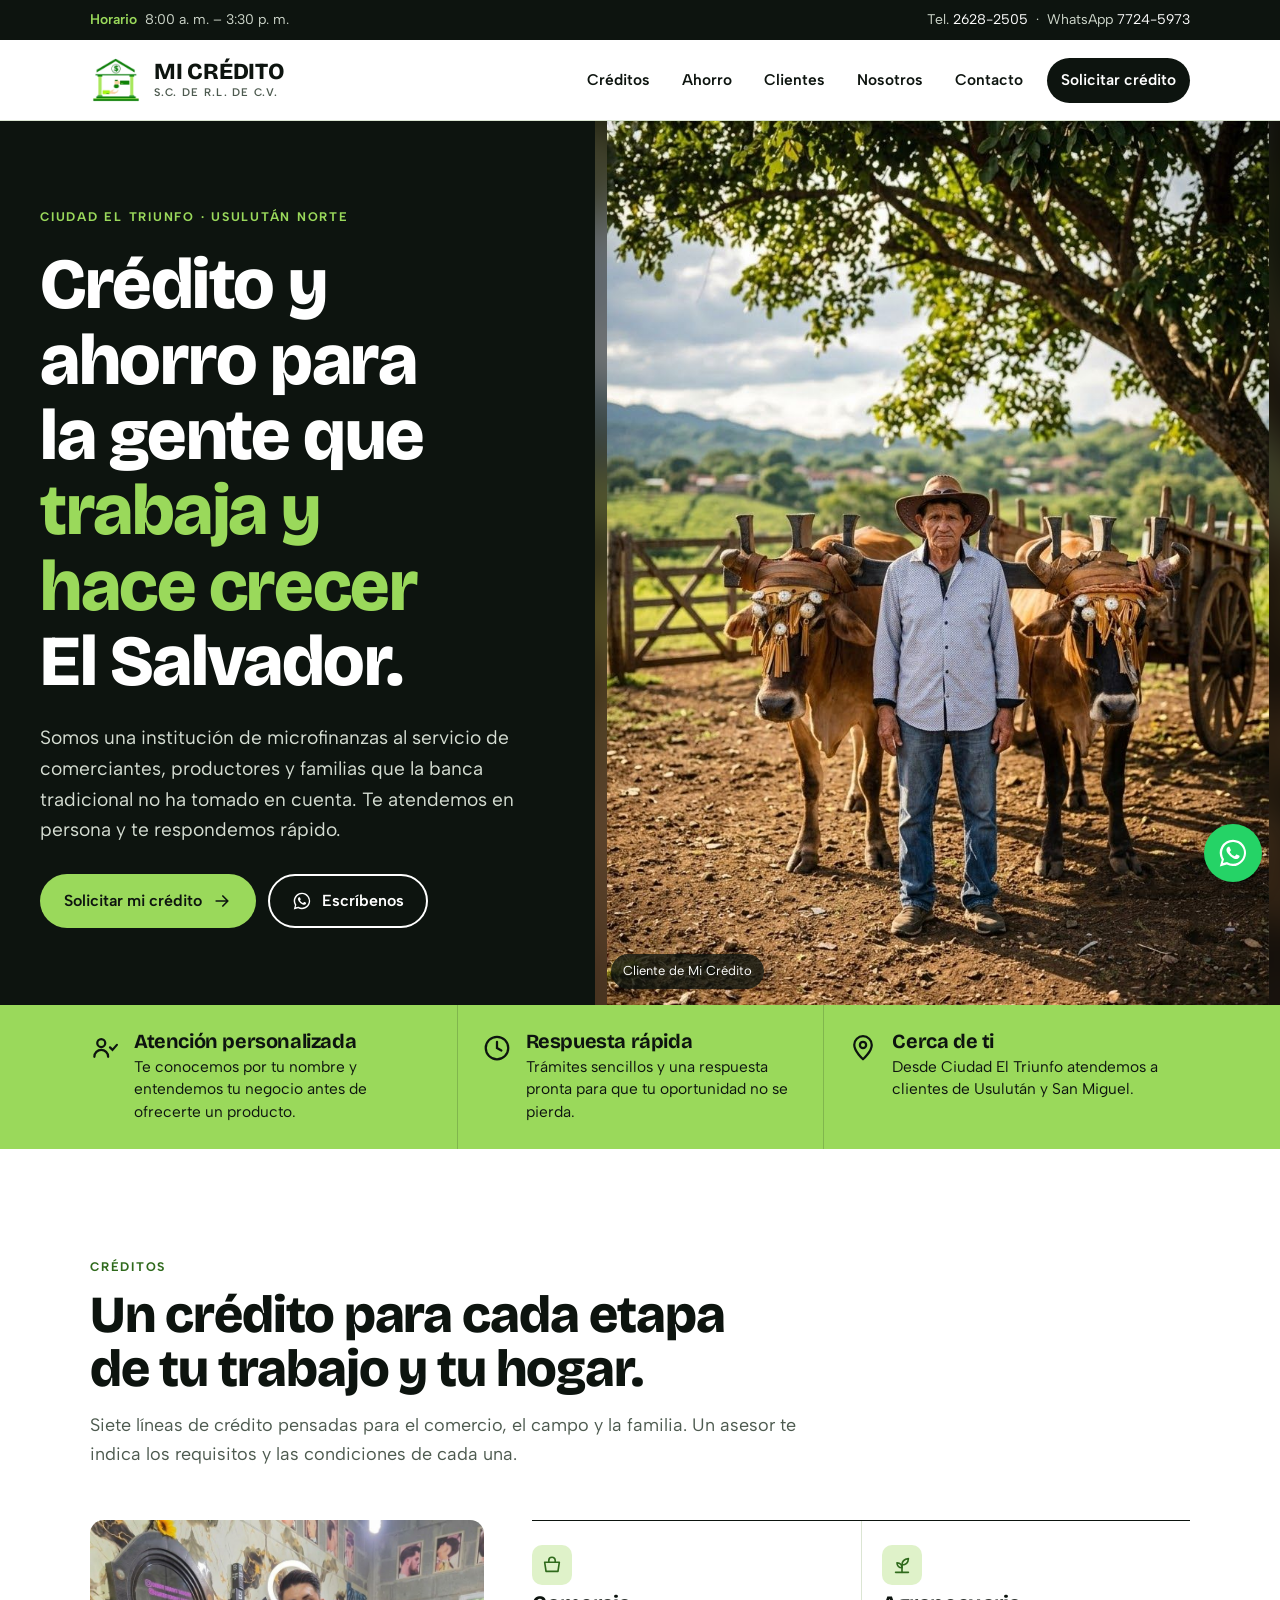
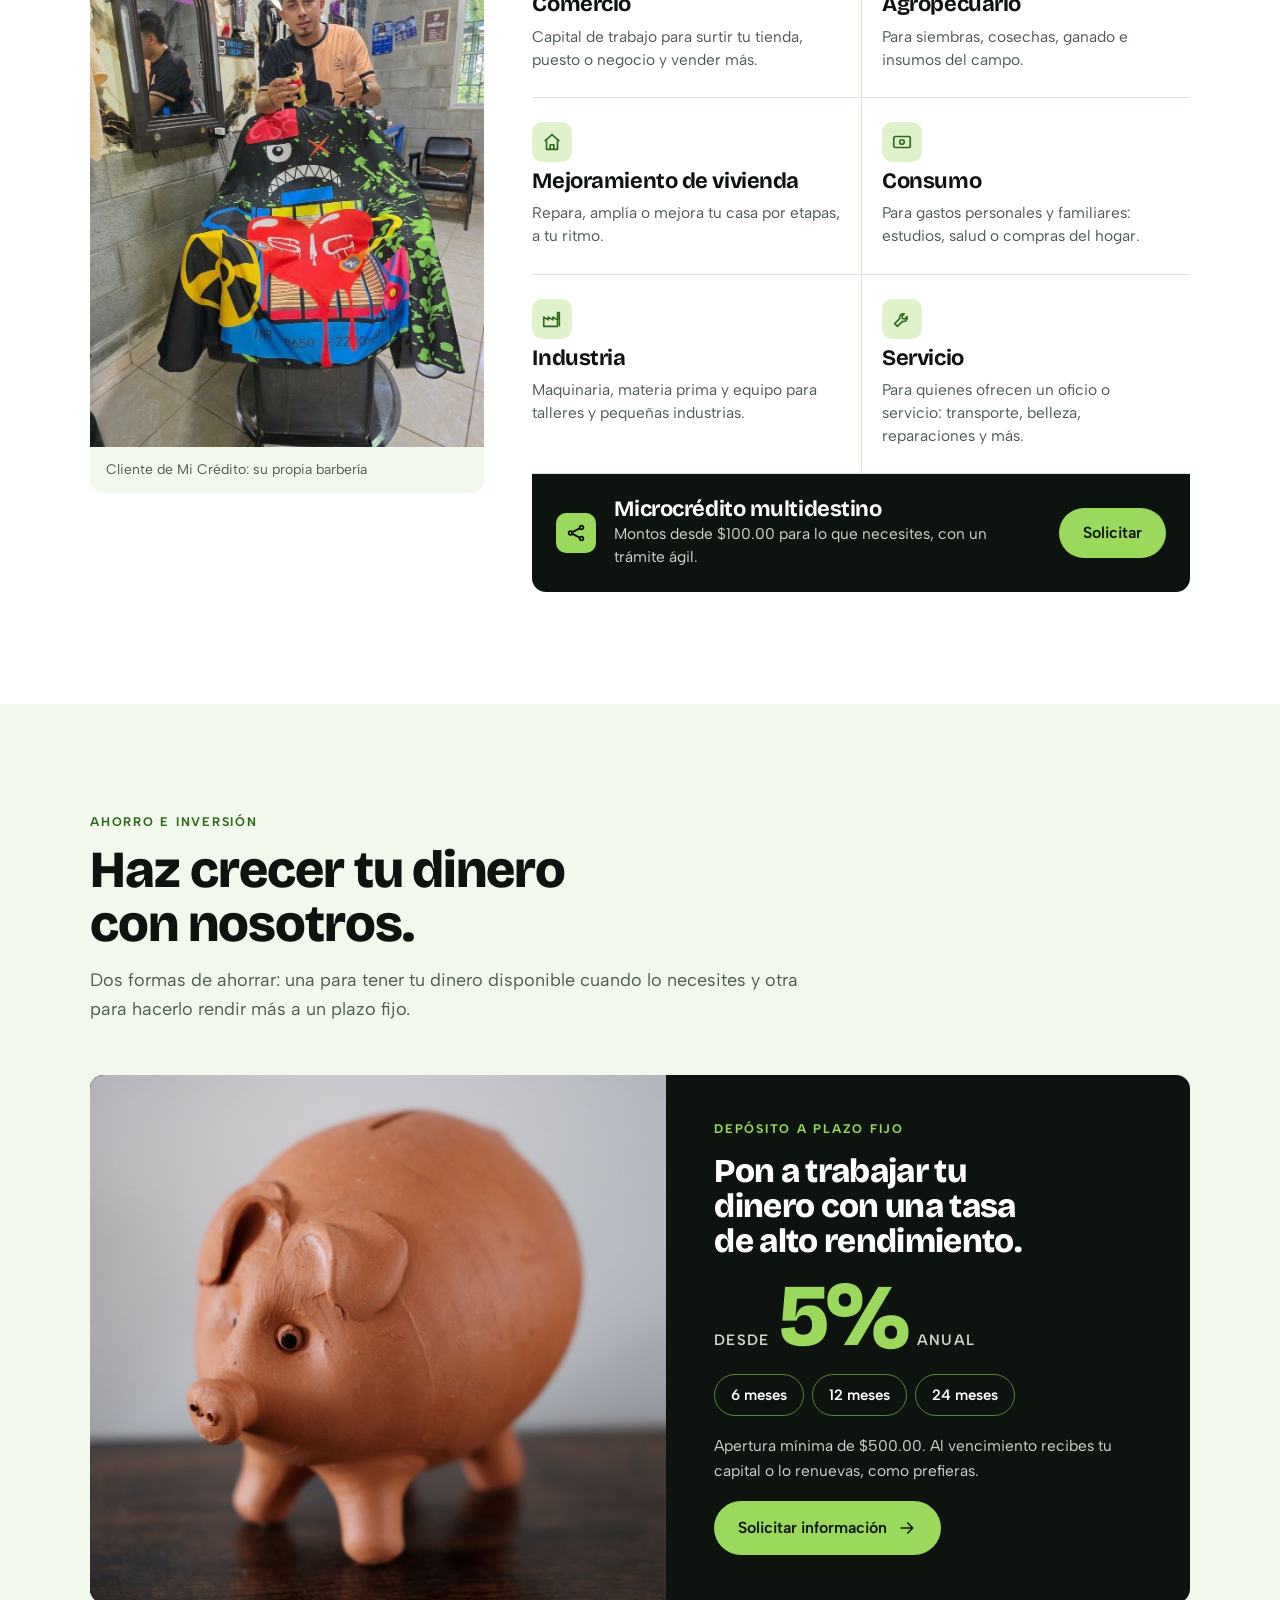
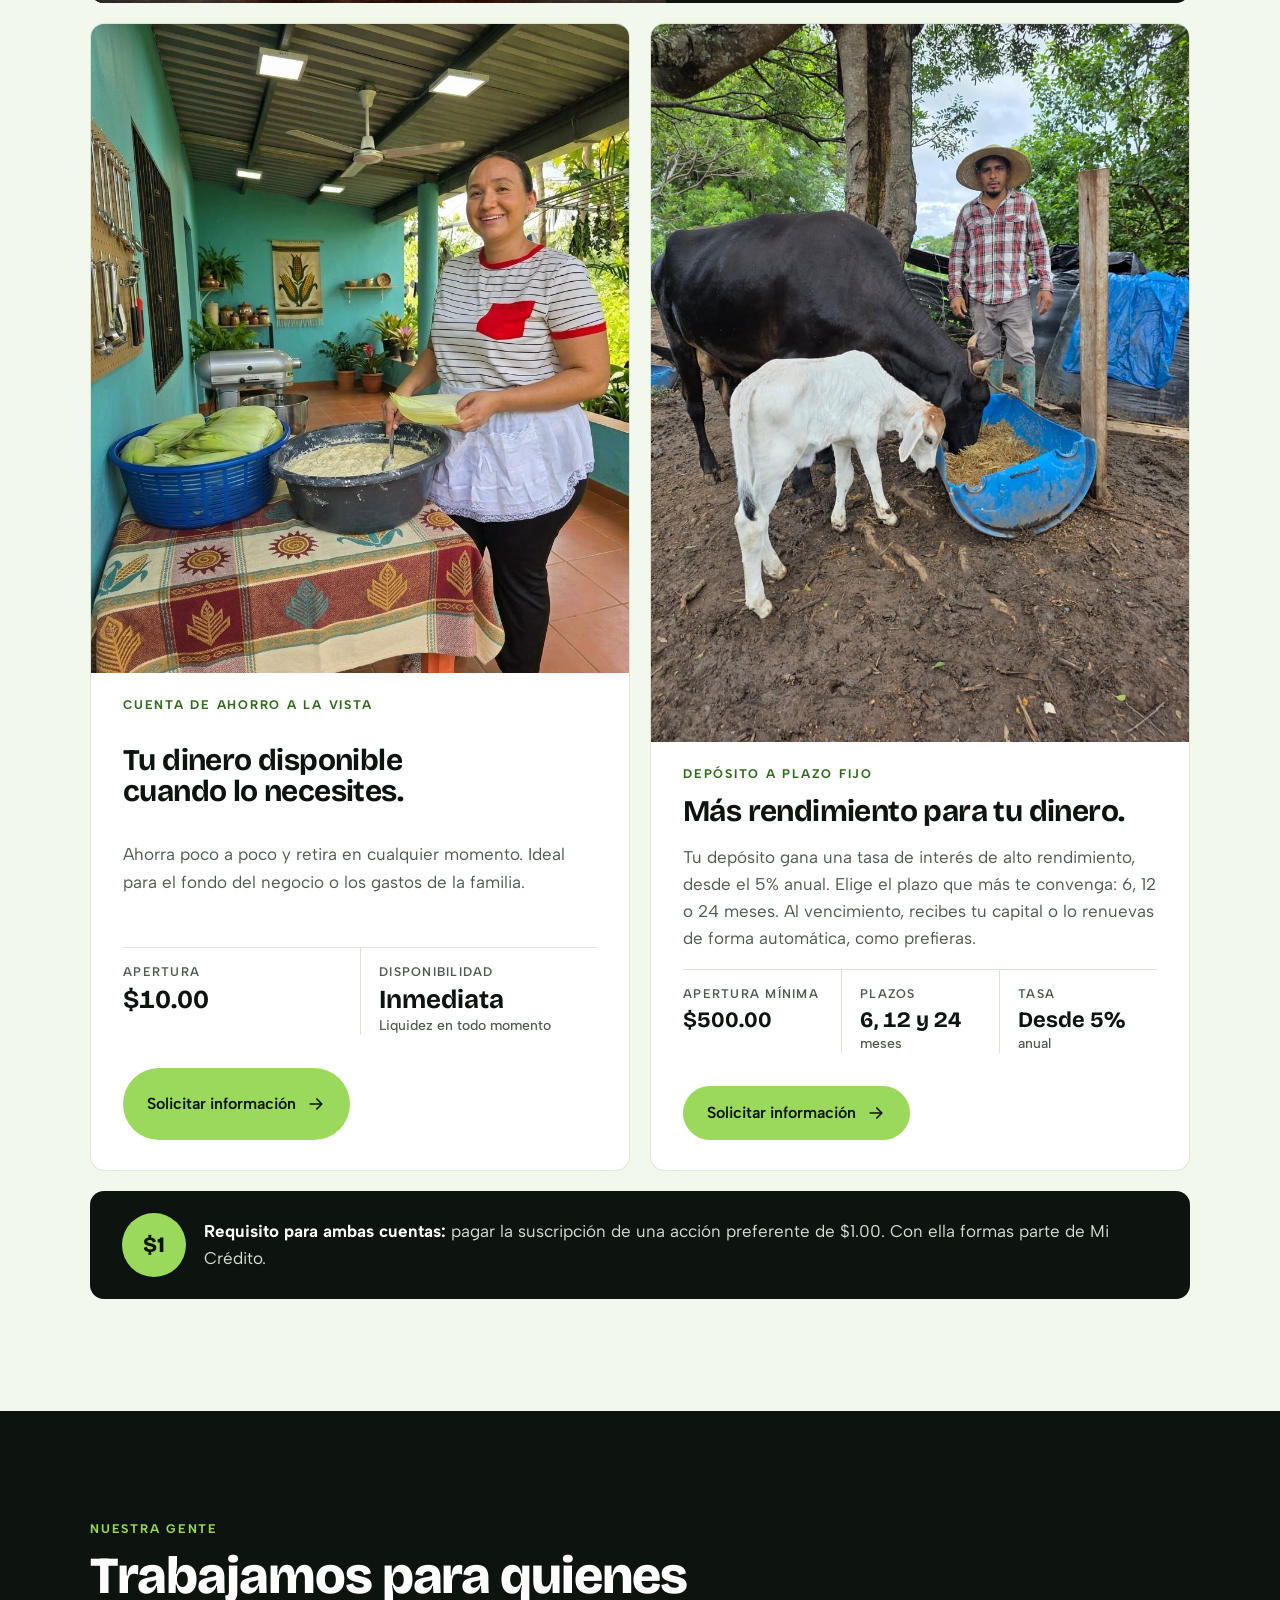
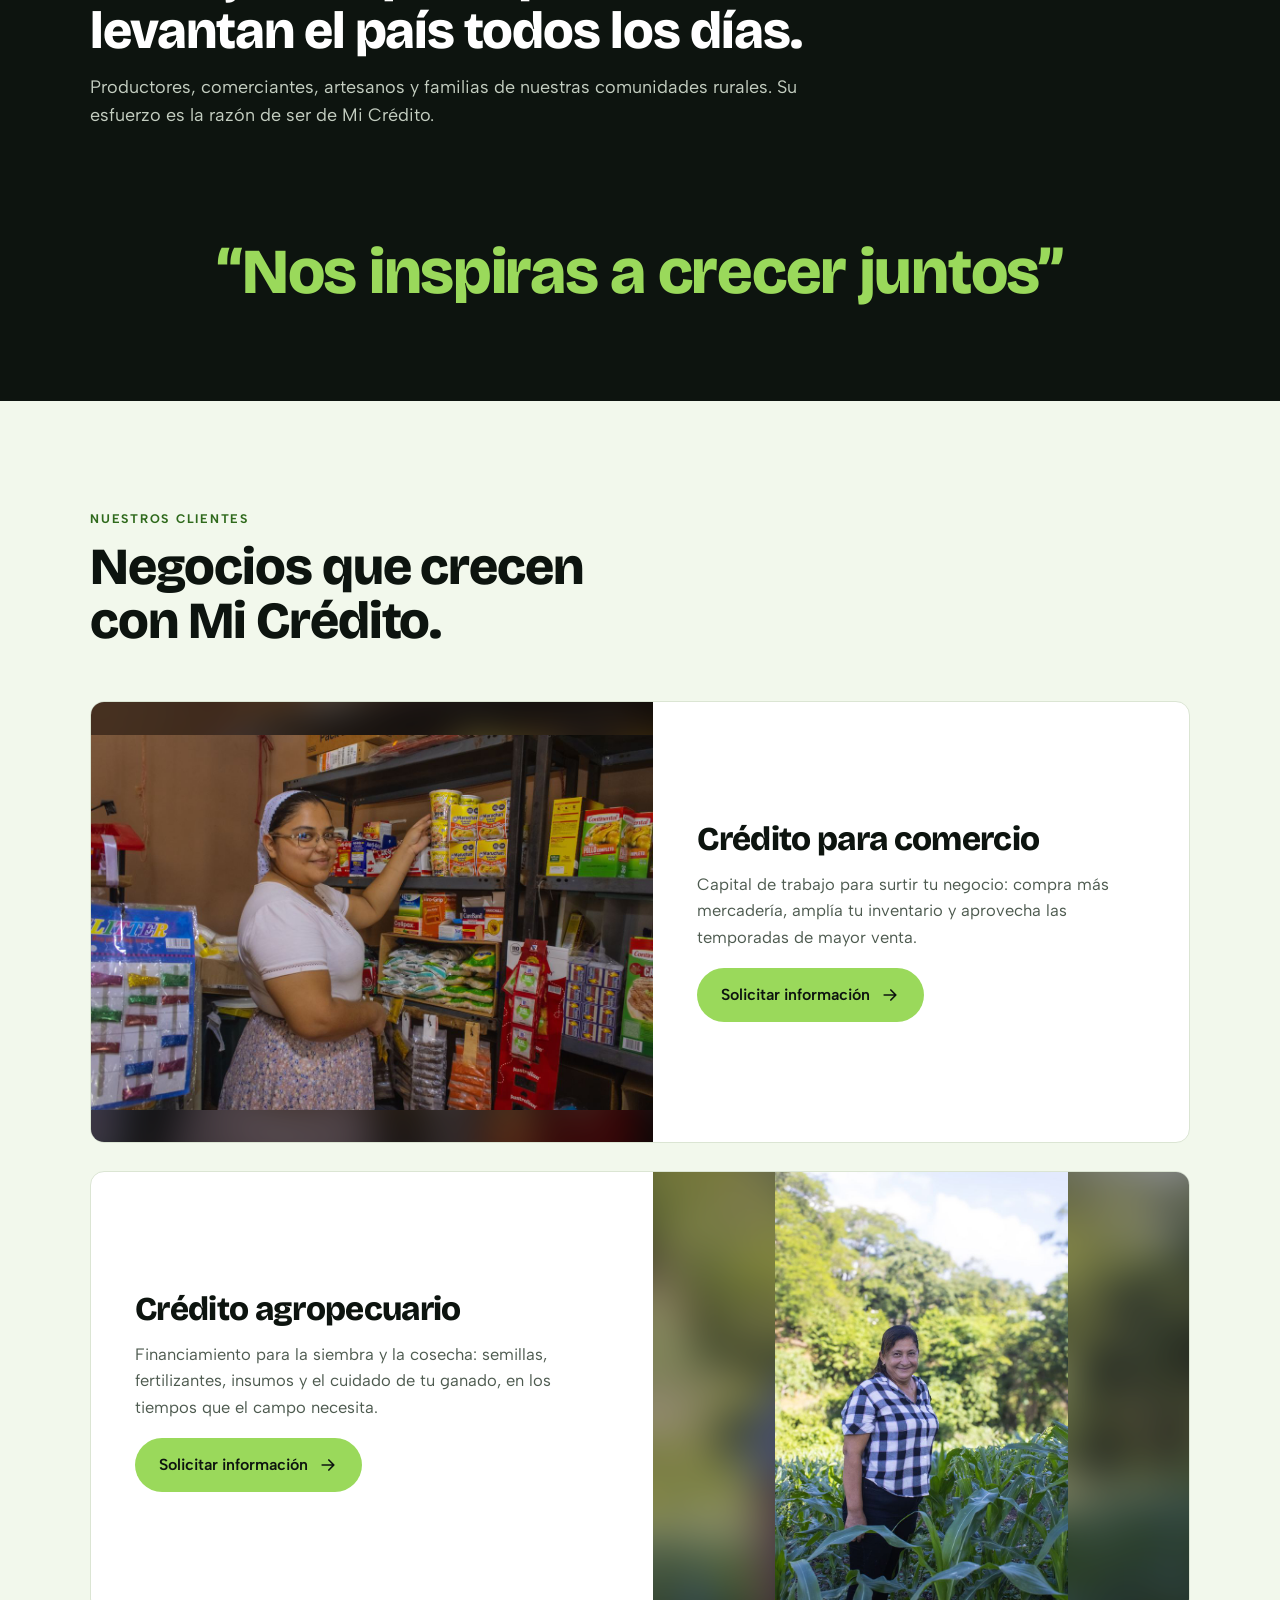
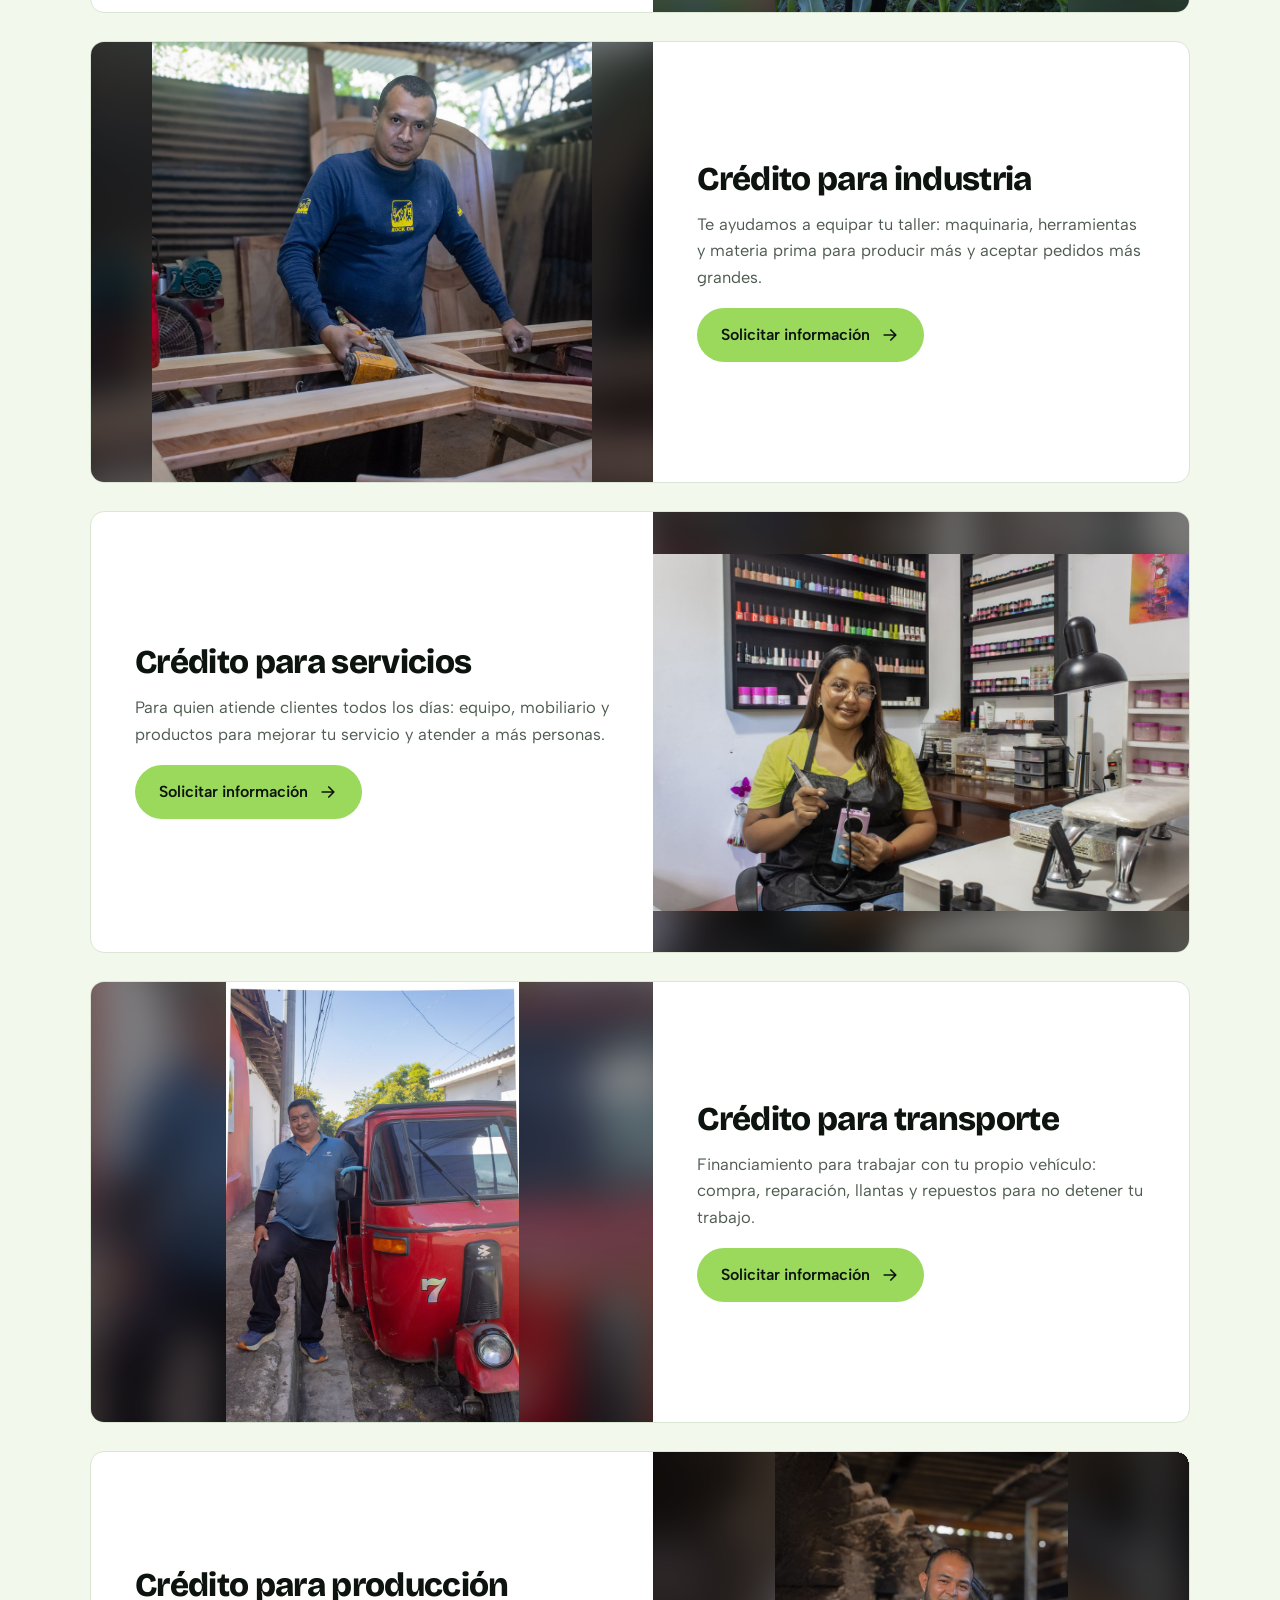
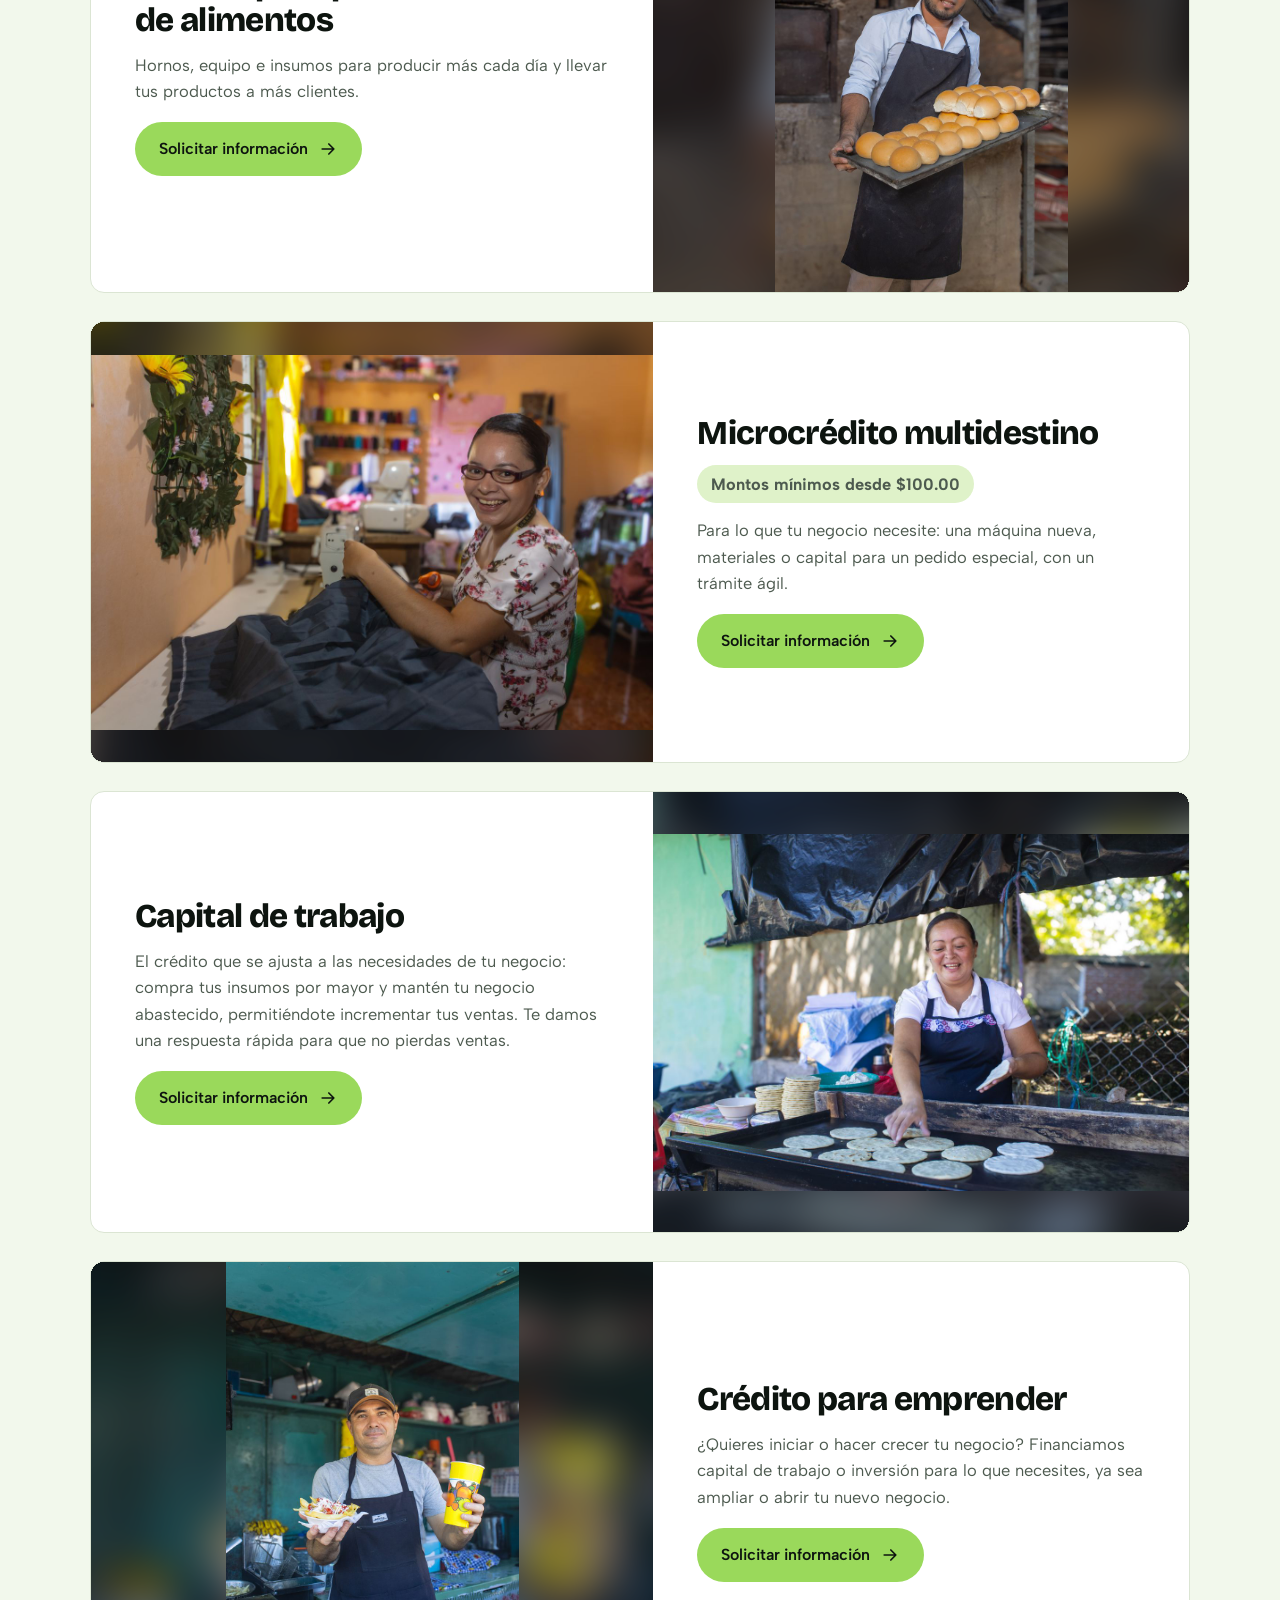
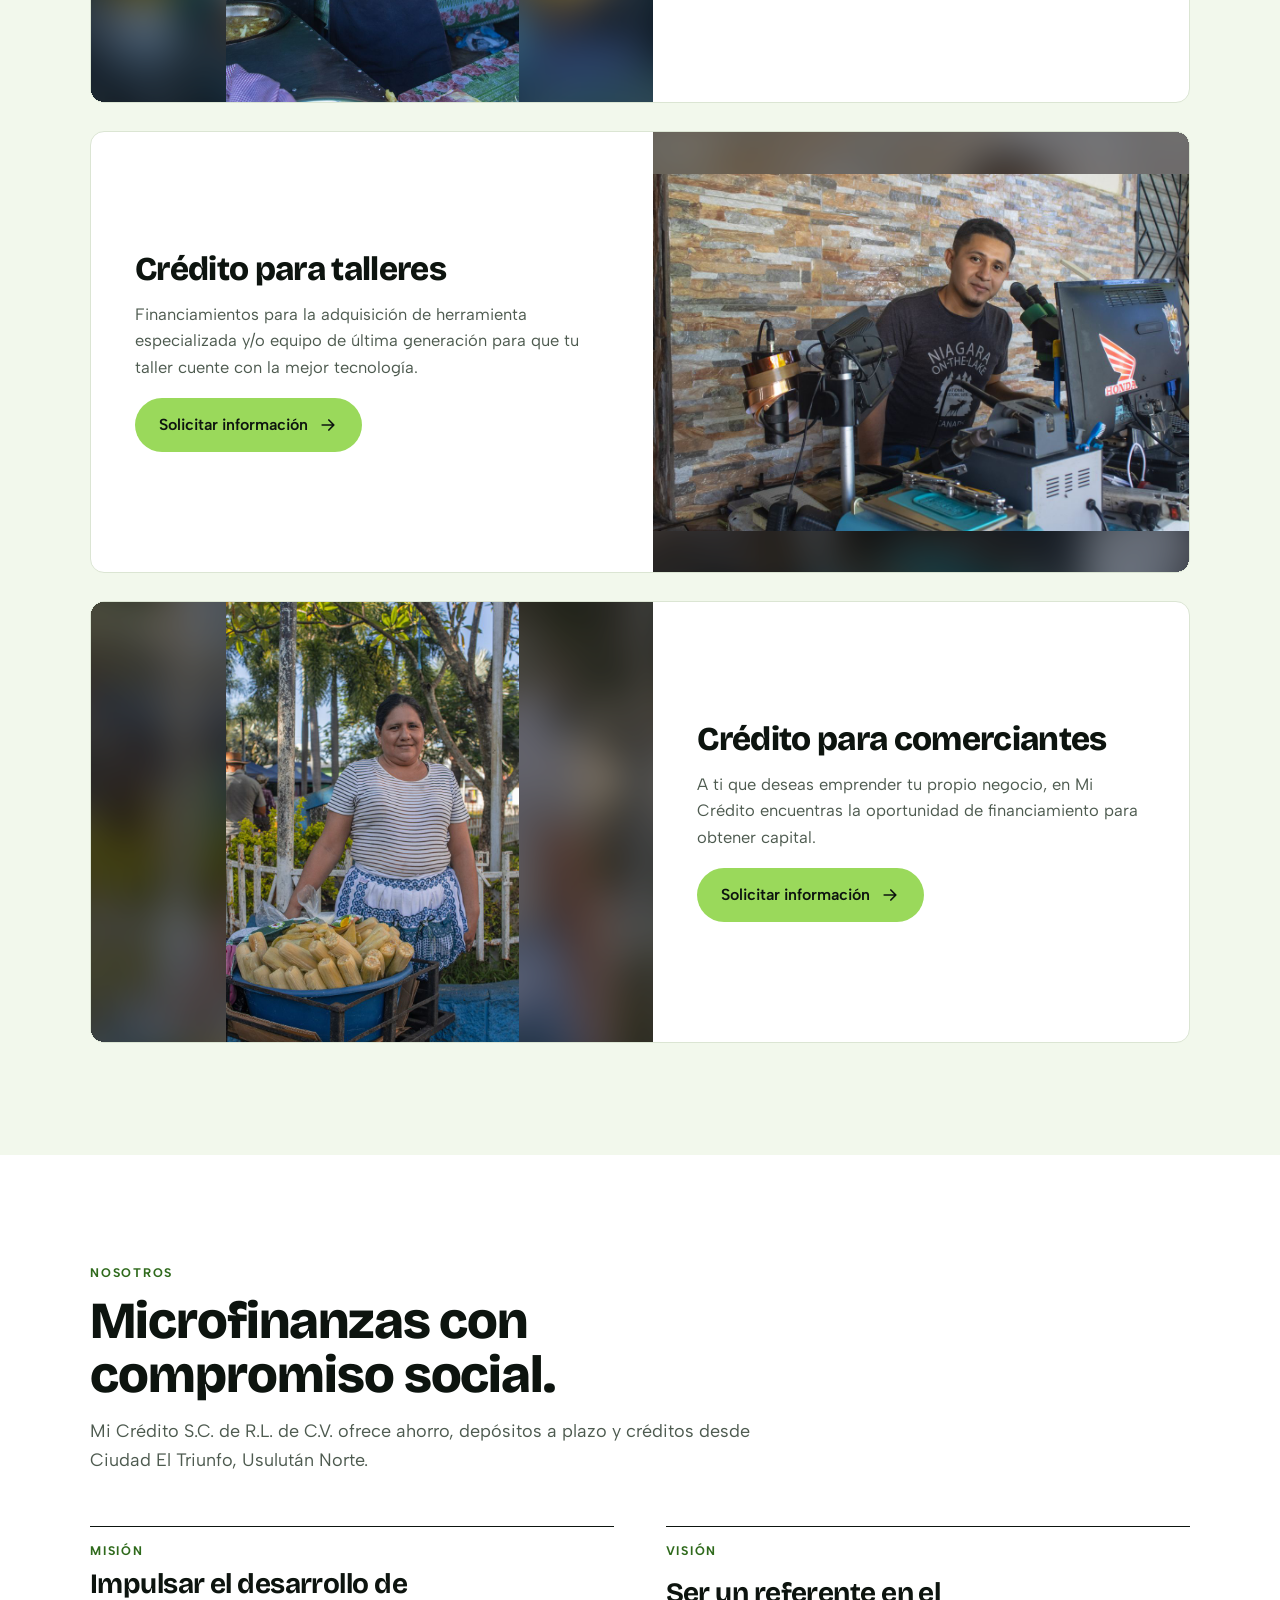
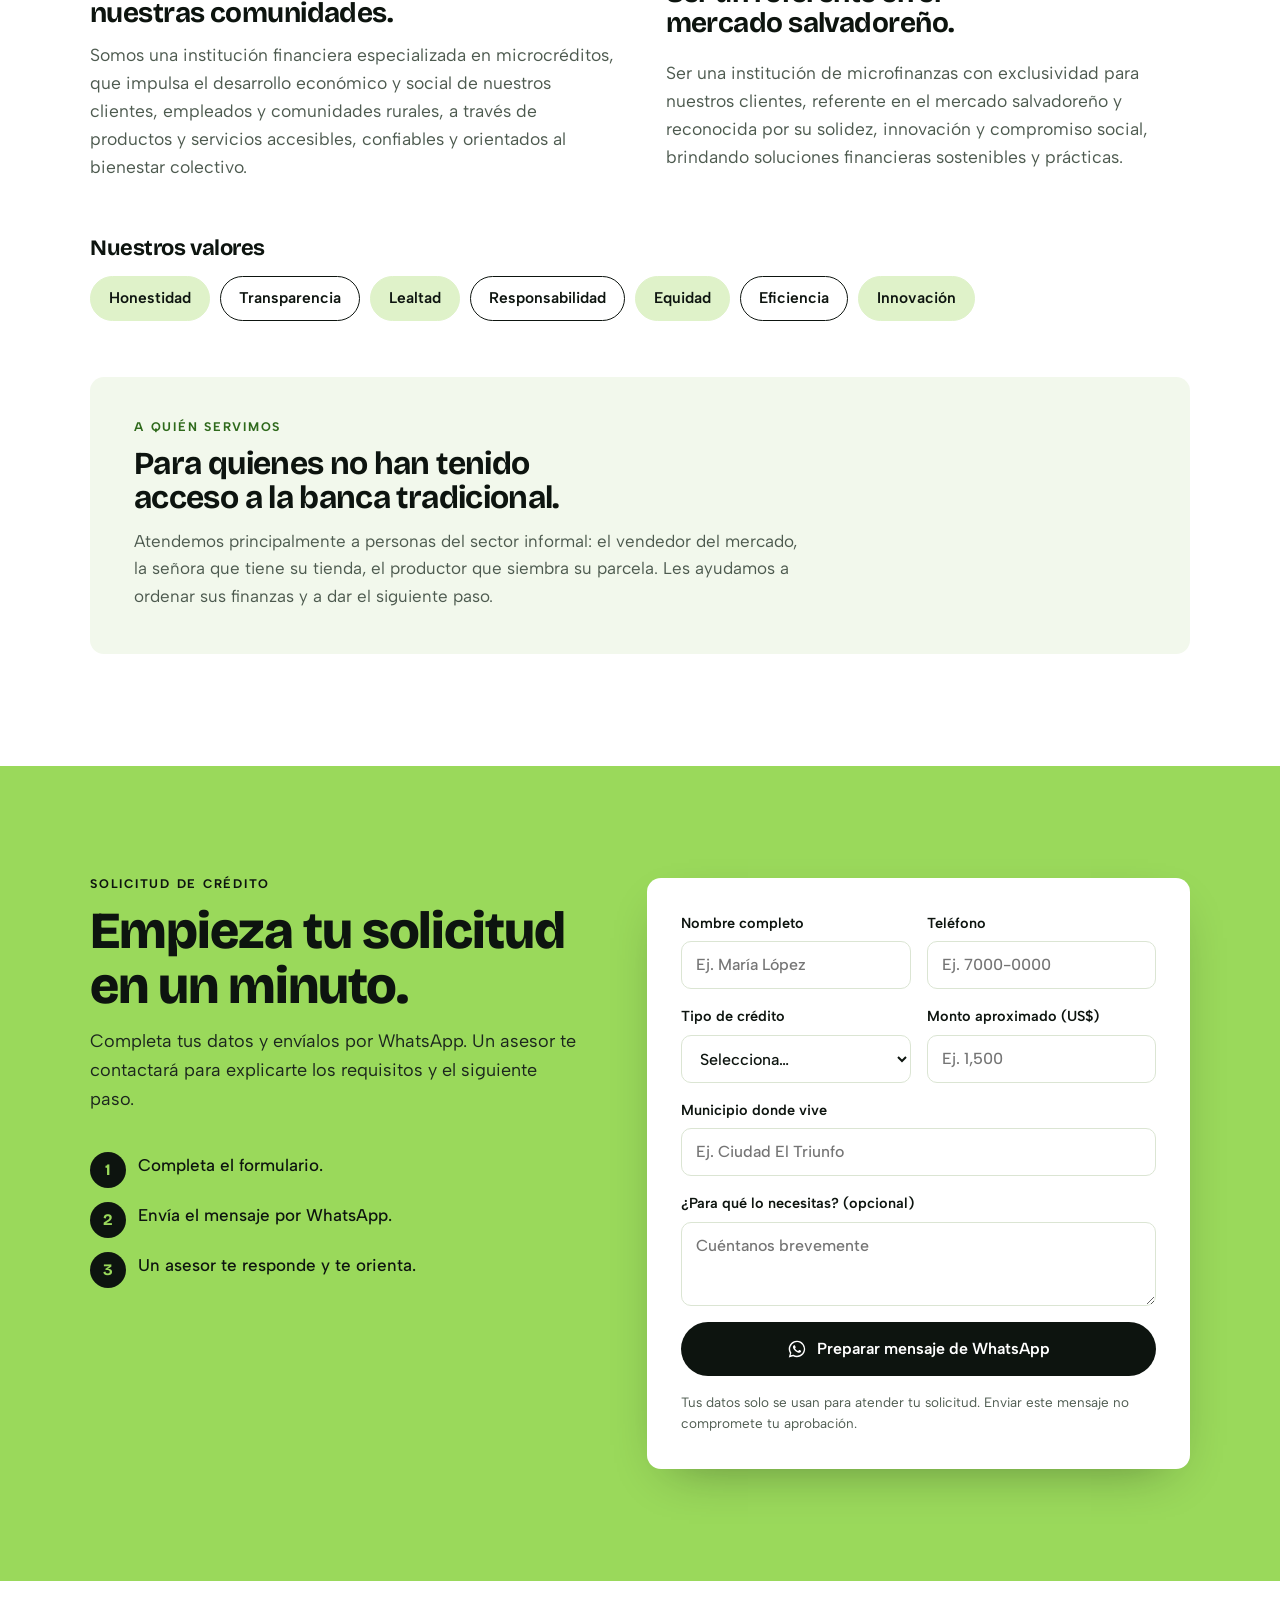
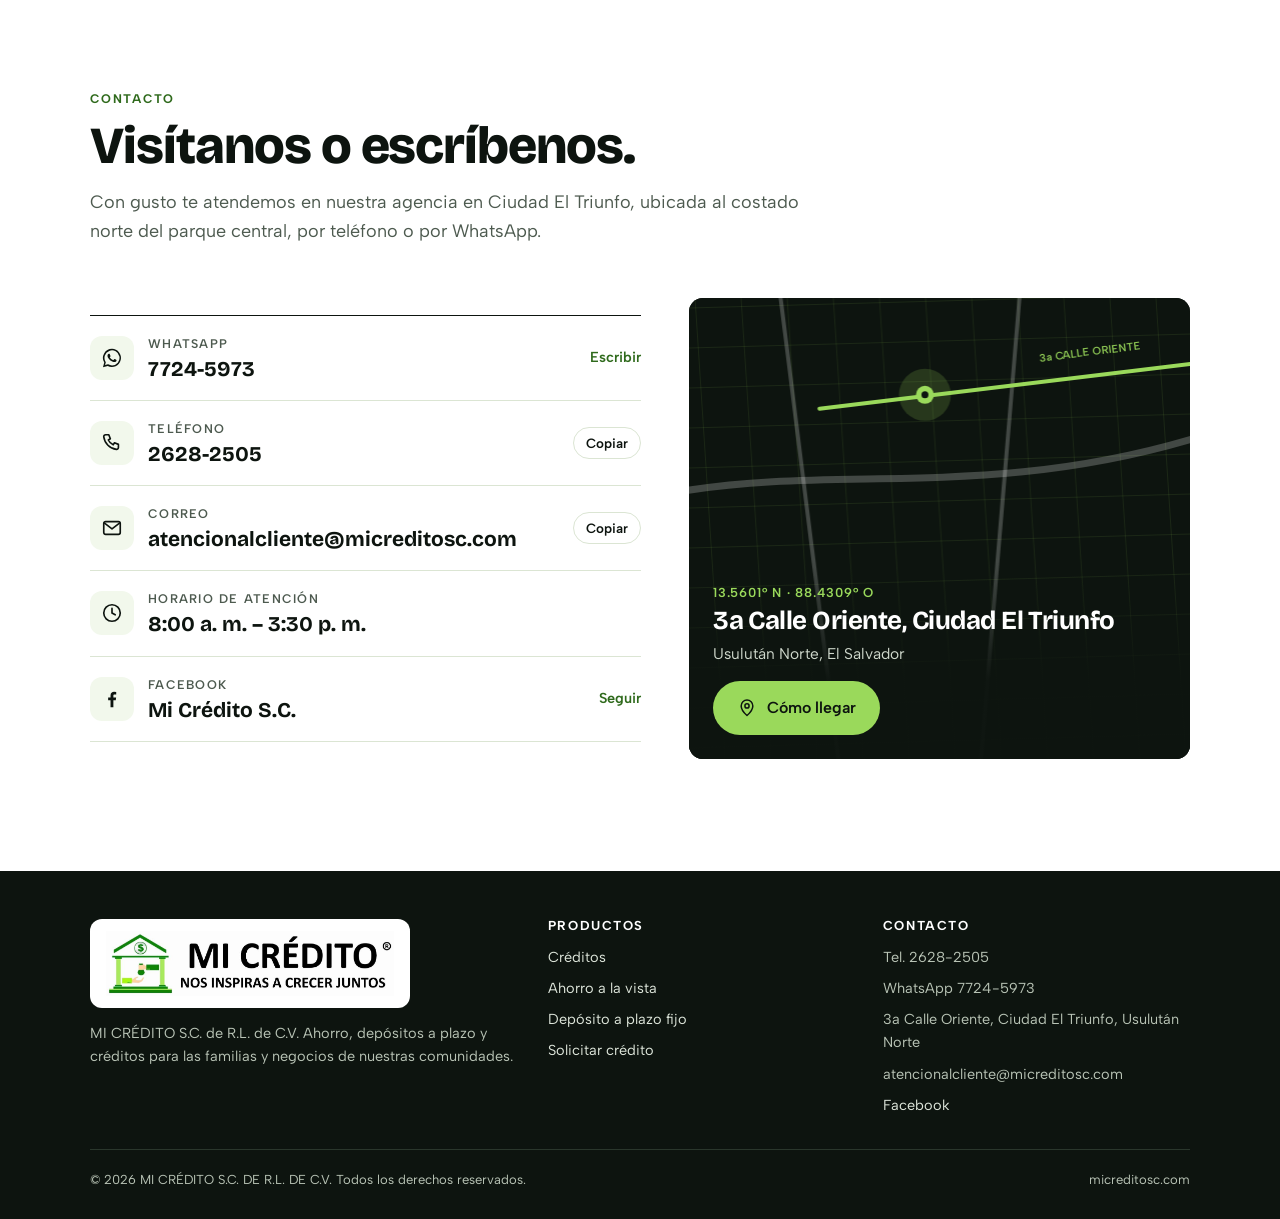
==== commit a01a6ea5: "Ahorro: banner de depósito a plazo fijo con alcancía de barro Co-Authored-By: Claude Opus 5.5 <norep" ====
--- a/index.html
+++ b/index.html
@@ -152,6 +152,20 @@
 .savings{background:var(--mist)}
 .save-grid{display:grid;grid-template-columns:repeat(2,minmax(0,1fr));gap:20px}
 .save-card{background:var(--paper);border:1px solid var(--line);border-radius:var(--r);overflow:hidden;display:flex;flex-direction:column}
+.dpf-banner{display:grid;grid-template-columns:minmax(0,1.1fr) minmax(0,1fr);background:var(--ink);color:#fff;border-radius:var(--r);overflow:hidden;margin-bottom:20px}
+.dpf-photo{margin:0;background:#2a2320}
+.dpf-photo img{width:100%;height:100%!important;object-fit:cover;object-position:50% 55%;display:block}
+.dpf-body .eyebrow{color:var(--leaf)}
+.dpf-body{padding:clamp(26px,4vw,48px);display:grid;gap:18px;align-content:center}
+.dpf-body h3{font-size:clamp(24px,2.6vw,34px);font-weight:800;color:#fff}
+.dpf-rate{display:flex;align-items:baseline;gap:10px;color:var(--leaf)}
+.dpf-rate strong{font:800 clamp(56px,7vw,88px)/.9 var(--display);letter-spacing:-.03em}
+.dpf-from,.dpf-unit{font:600 15px/1 var(--body);letter-spacing:.08em;text-transform:uppercase;color:#cfd8cc}
+.dpf-terms{display:flex;flex-wrap:wrap;gap:8px}
+.dpf-terms span{border:1.5px solid rgba(154,217,91,.55);color:#fff;border-radius:999px;padding:8px 16px;font-weight:600;font-size:15px;font-variant-numeric:tabular-nums}
+.dpf-note{color:#cfd8cc;font-size:15.5px;max-width:34em}
+.dpf-body .btn{justify-self:start}
+@media (max-width:800px){.dpf-banner{grid-template-columns:1fr}.dpf-photo img{height:auto!important}}
 .save-photos{display:grid}
 .save-photos img{width:100%;height:auto;display:block}
 .facts.facts-3{grid-template-columns:repeat(3,minmax(0,1fr))}
@@ -443,10 +457,22 @@
         <h2 id="ahorro-title">Haz crecer tu dinero con nosotros.</h2>
         <p>Dos formas de ahorrar: una para tener tu dinero disponible cuando lo necesites y otra para hacerlo rendir más a un plazo fijo.</p>
       </div>
+      <article class="dpf-banner" aria-labelledby="dpf-title">
+        <figure class="dpf-photo"><img src="img/alcancia-barro.jpg" alt="Alcancía de barro en forma de cerdito" width="1600" height="1067"></figure>
+        <div class="dpf-body">
+          <span class="eyebrow">Depósito a plazo fijo</span>
+          <h3 id="dpf-title">Pon a trabajar tu dinero con una tasa de alto rendimiento.</h3>
+          <div class="dpf-rate"><span class="dpf-from">Desde</span><strong>5%</strong><span class="dpf-unit">anual</span></div>
+          <div class="dpf-terms" role="list" aria-label="Plazos disponibles">
+            <span role="listitem">6 meses</span><span role="listitem">12 meses</span><span role="listitem">24 meses</span>
+          </div>
+          <p class="dpf-note">Apertura mínima de $500.00. Al vencimiento recibes tu capital o lo renuevas, como prefieras.</p>
+          <a class="btn btn-leaf" href="https://wa.me/50377245973?text=Hola%2C%20Mi%20Cr%C3%A9dito.%20Quiero%20informaci%C3%B3n%20sobre%20el%20dep%C3%B3sito%20a%20plazo%20fijo." target="_blank" rel="noopener">Solicitar información <svg aria-hidden="true"><use href="#i-arrow"/></svg></a>
+        </div>
+      </article>
       <div class="save-grid">
         <article class="save-card">
           <div class="save-photos">
-            <img src="img/alcancia.jpg" alt="Alcancía en forma de cerdito con monedas" width="1400" height="916">
             <img src="img/cliente-tamales.jpg" alt="Clienta de Mi Crédito preparando tamales" width="896" height="1080">
           </div>
           <div class="save-body">
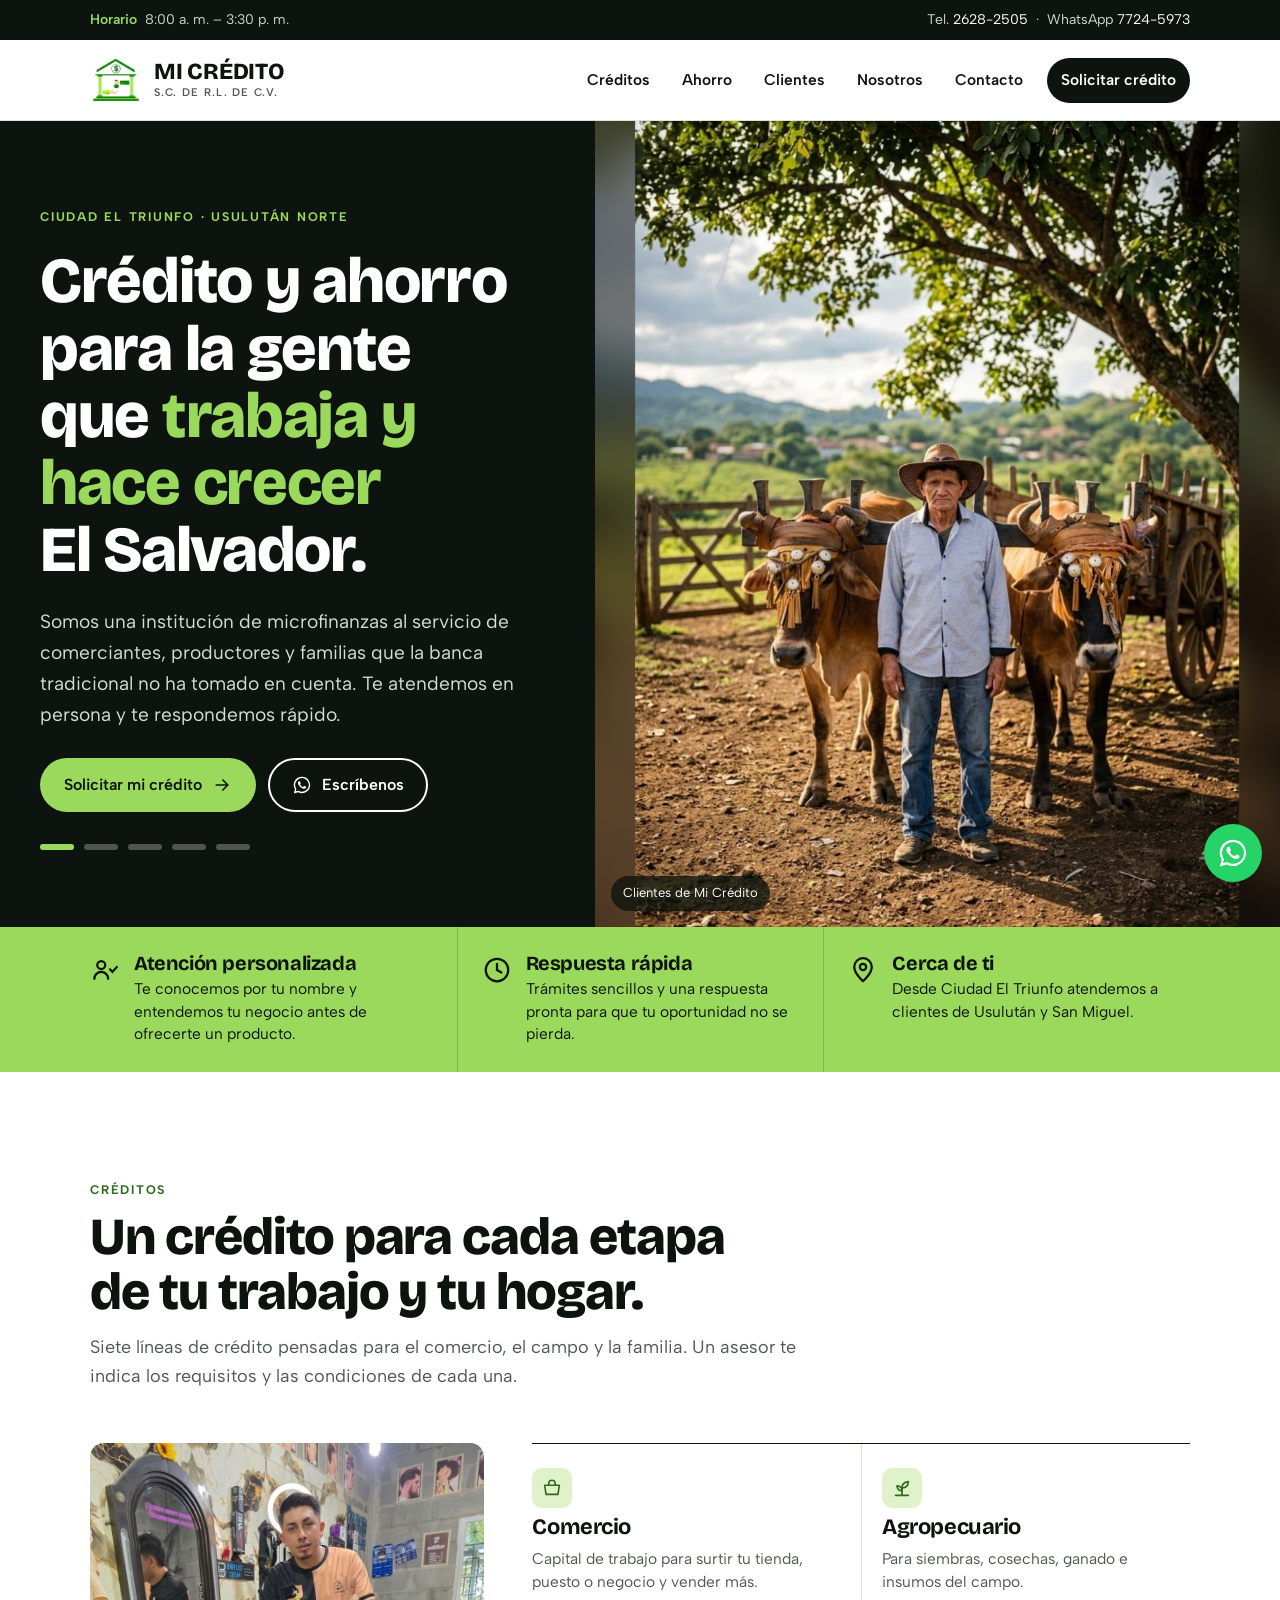
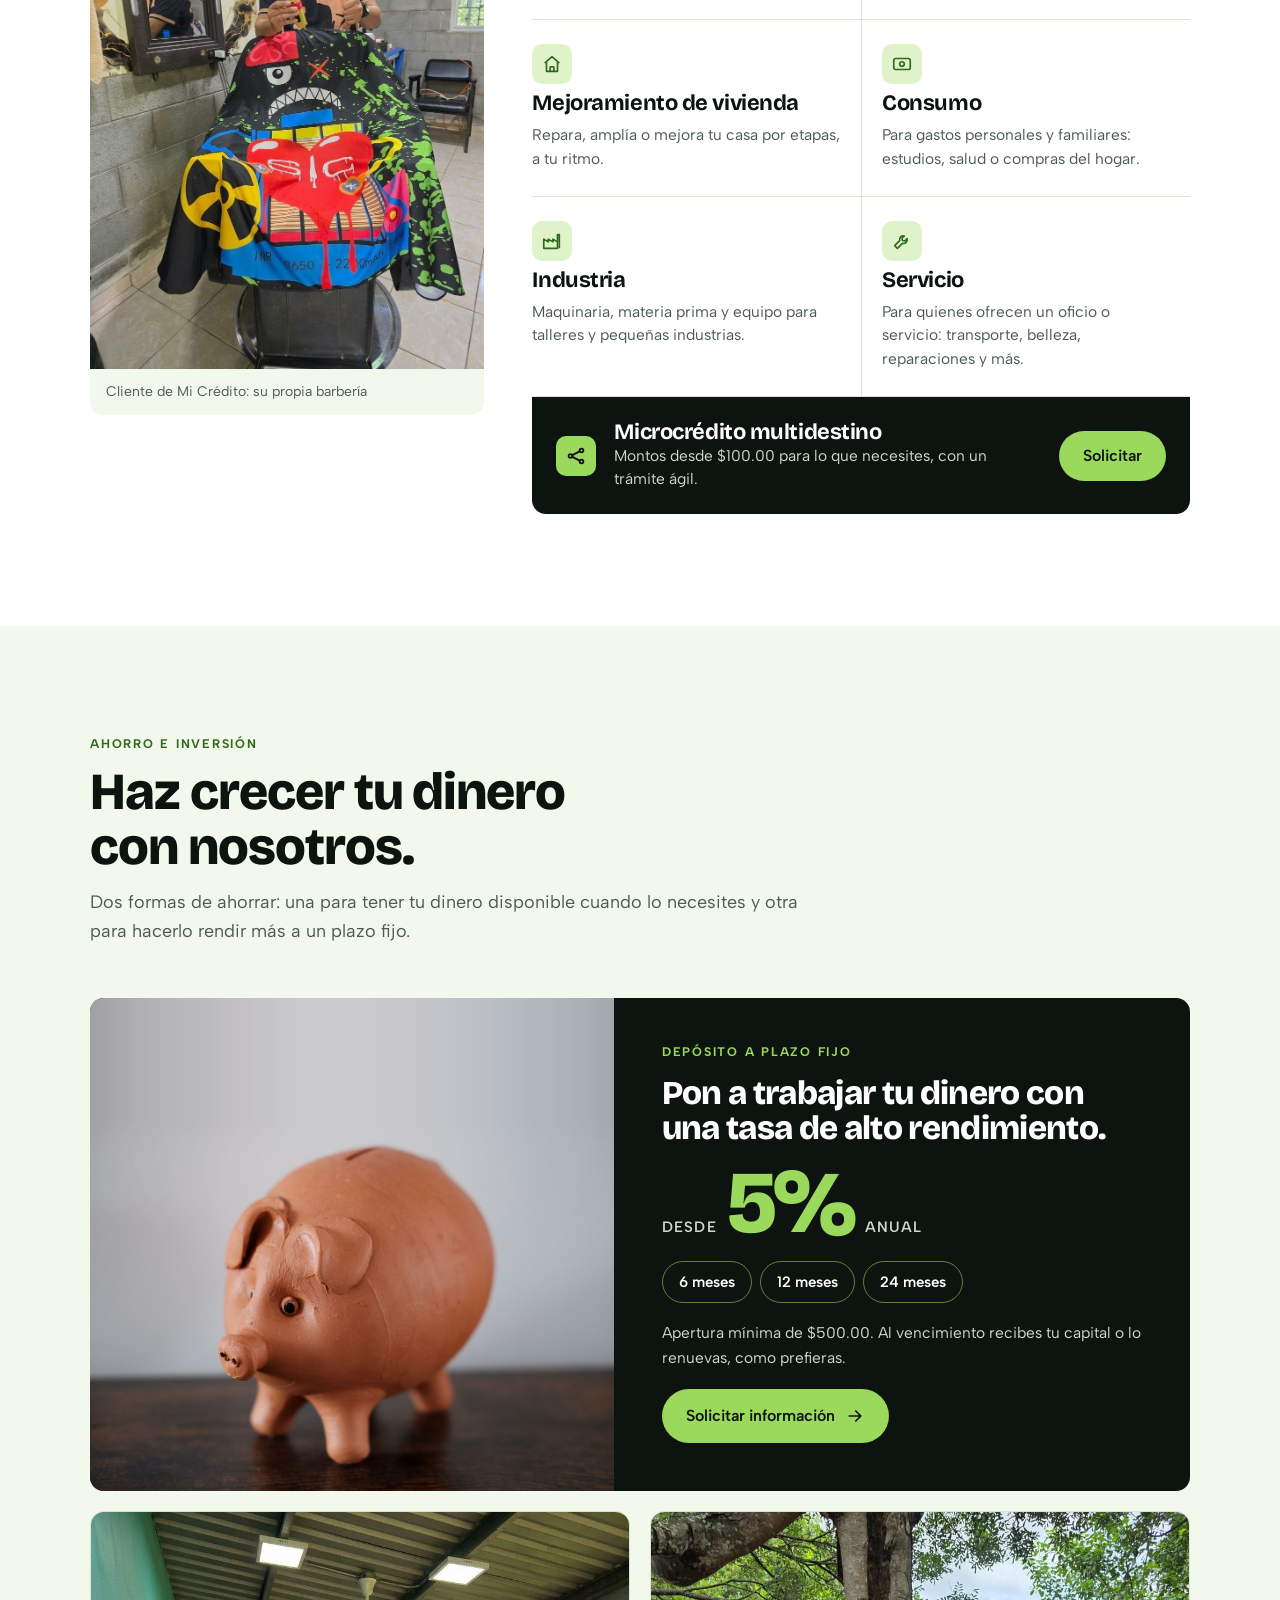
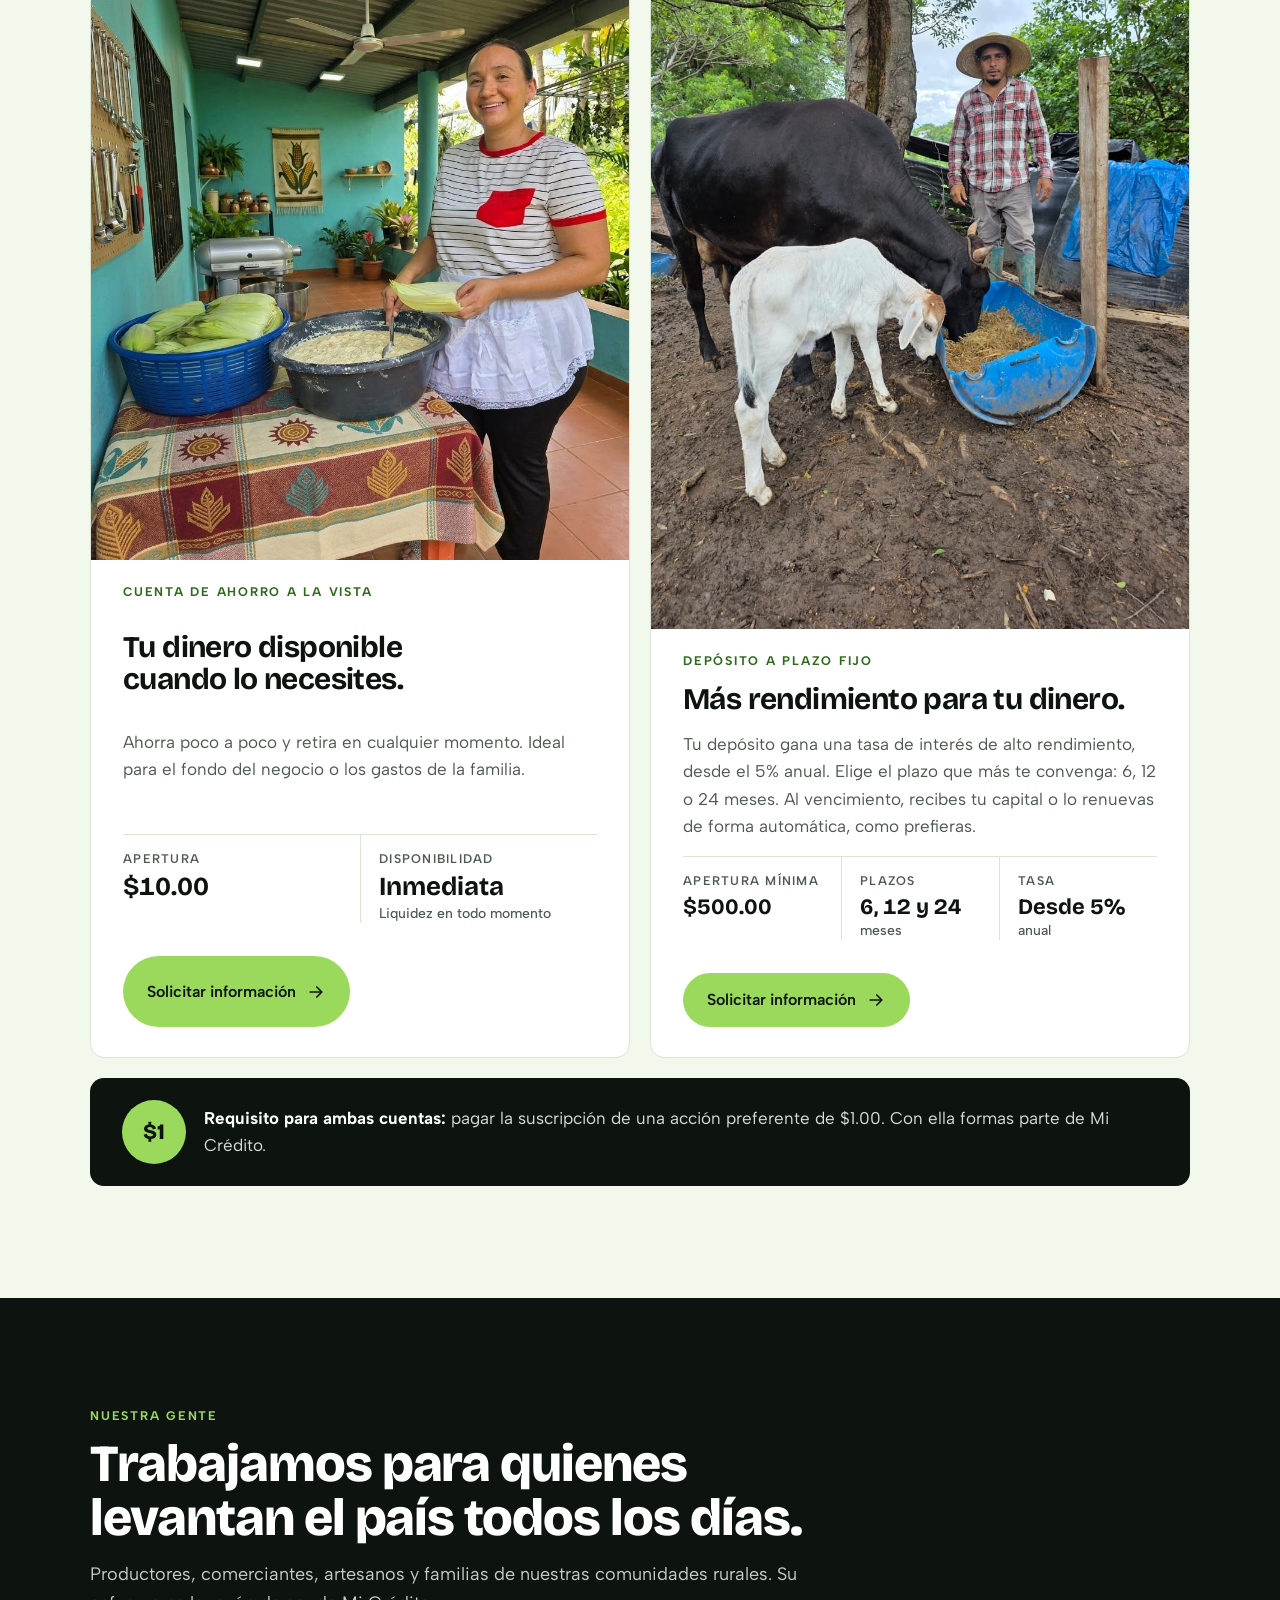
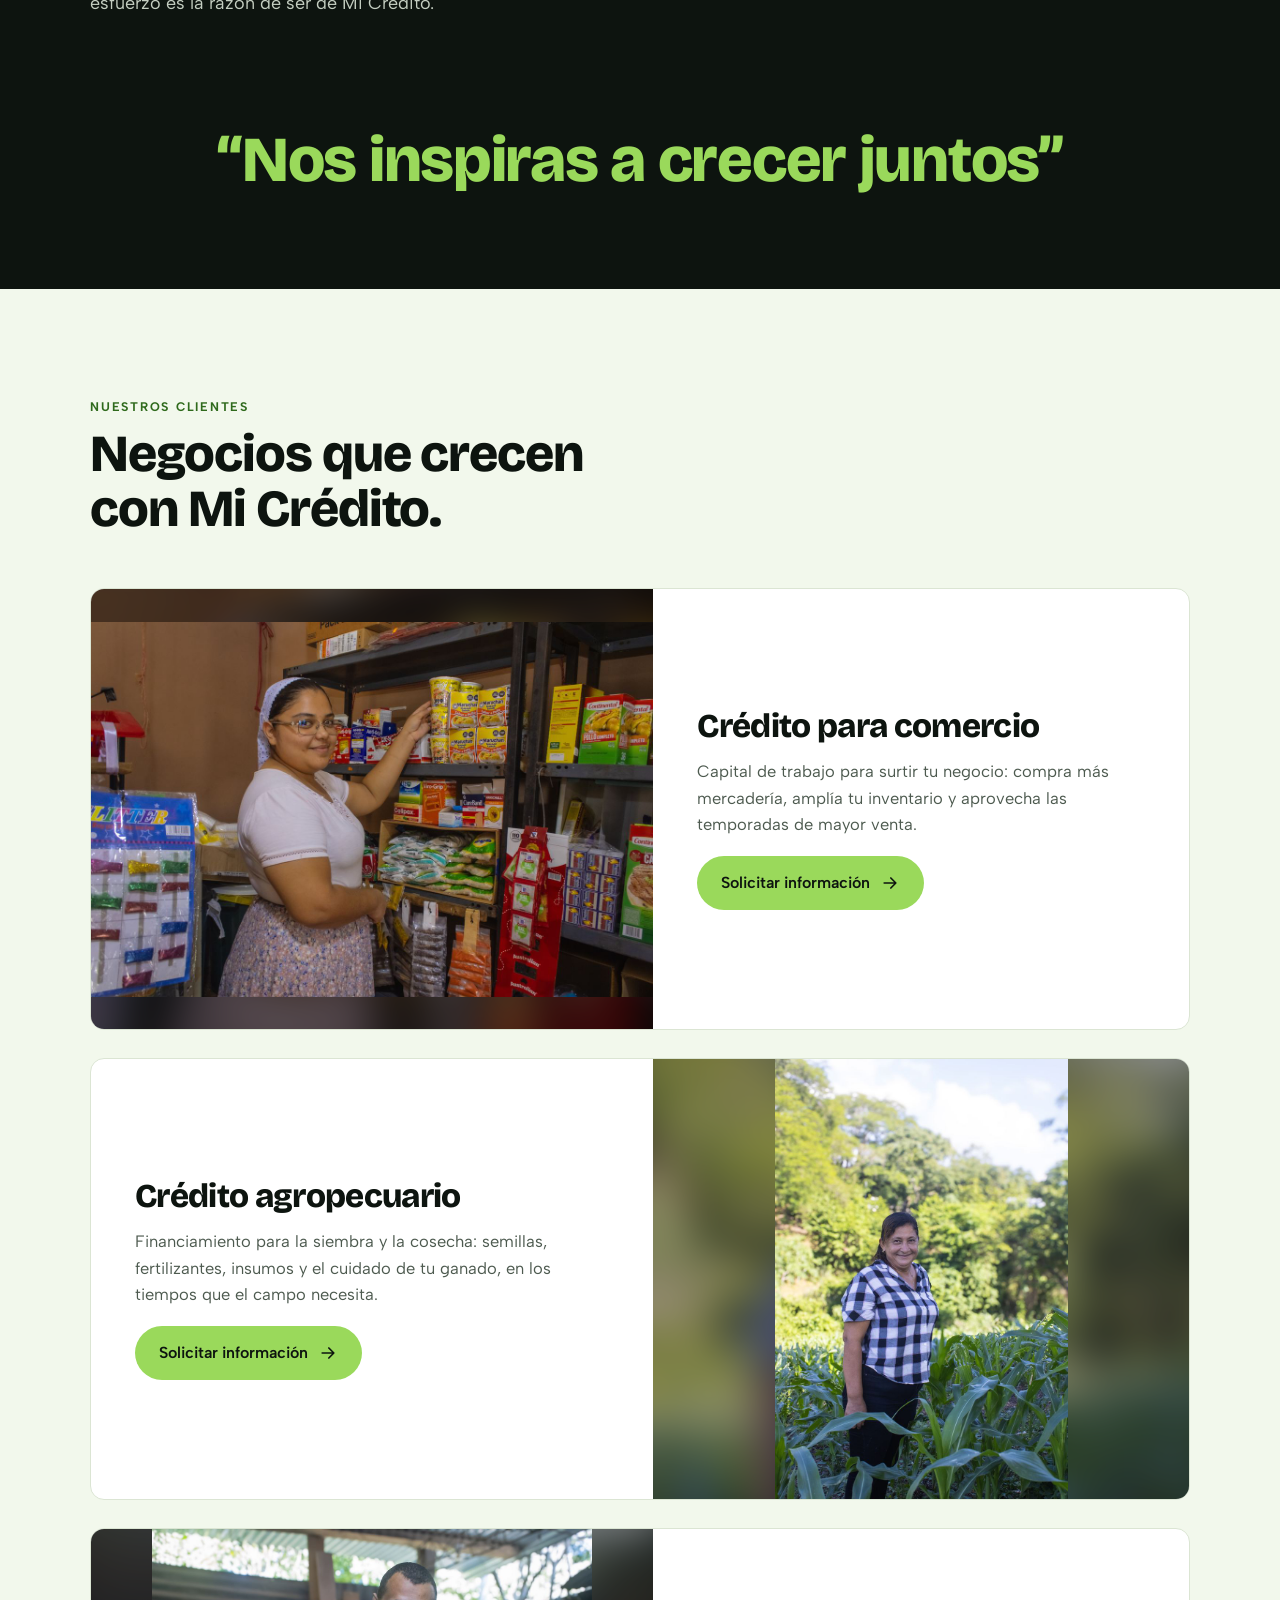
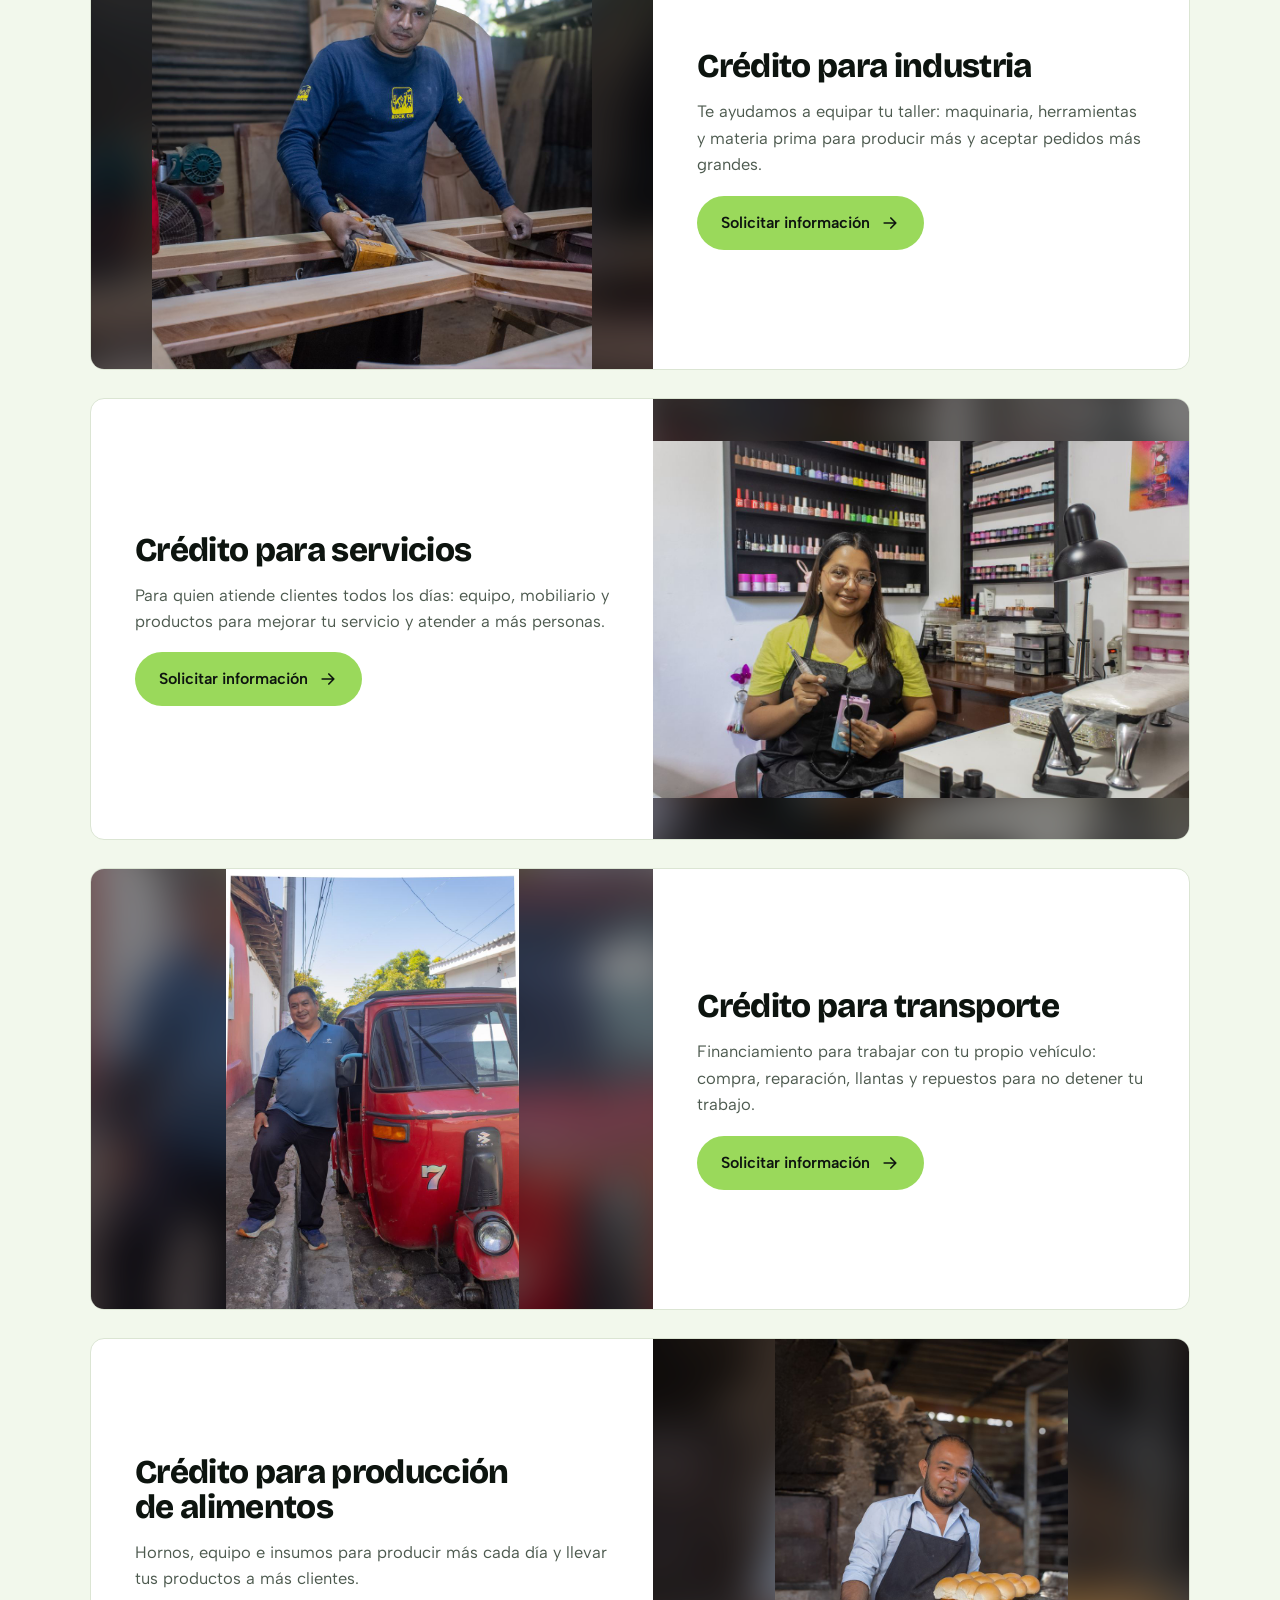
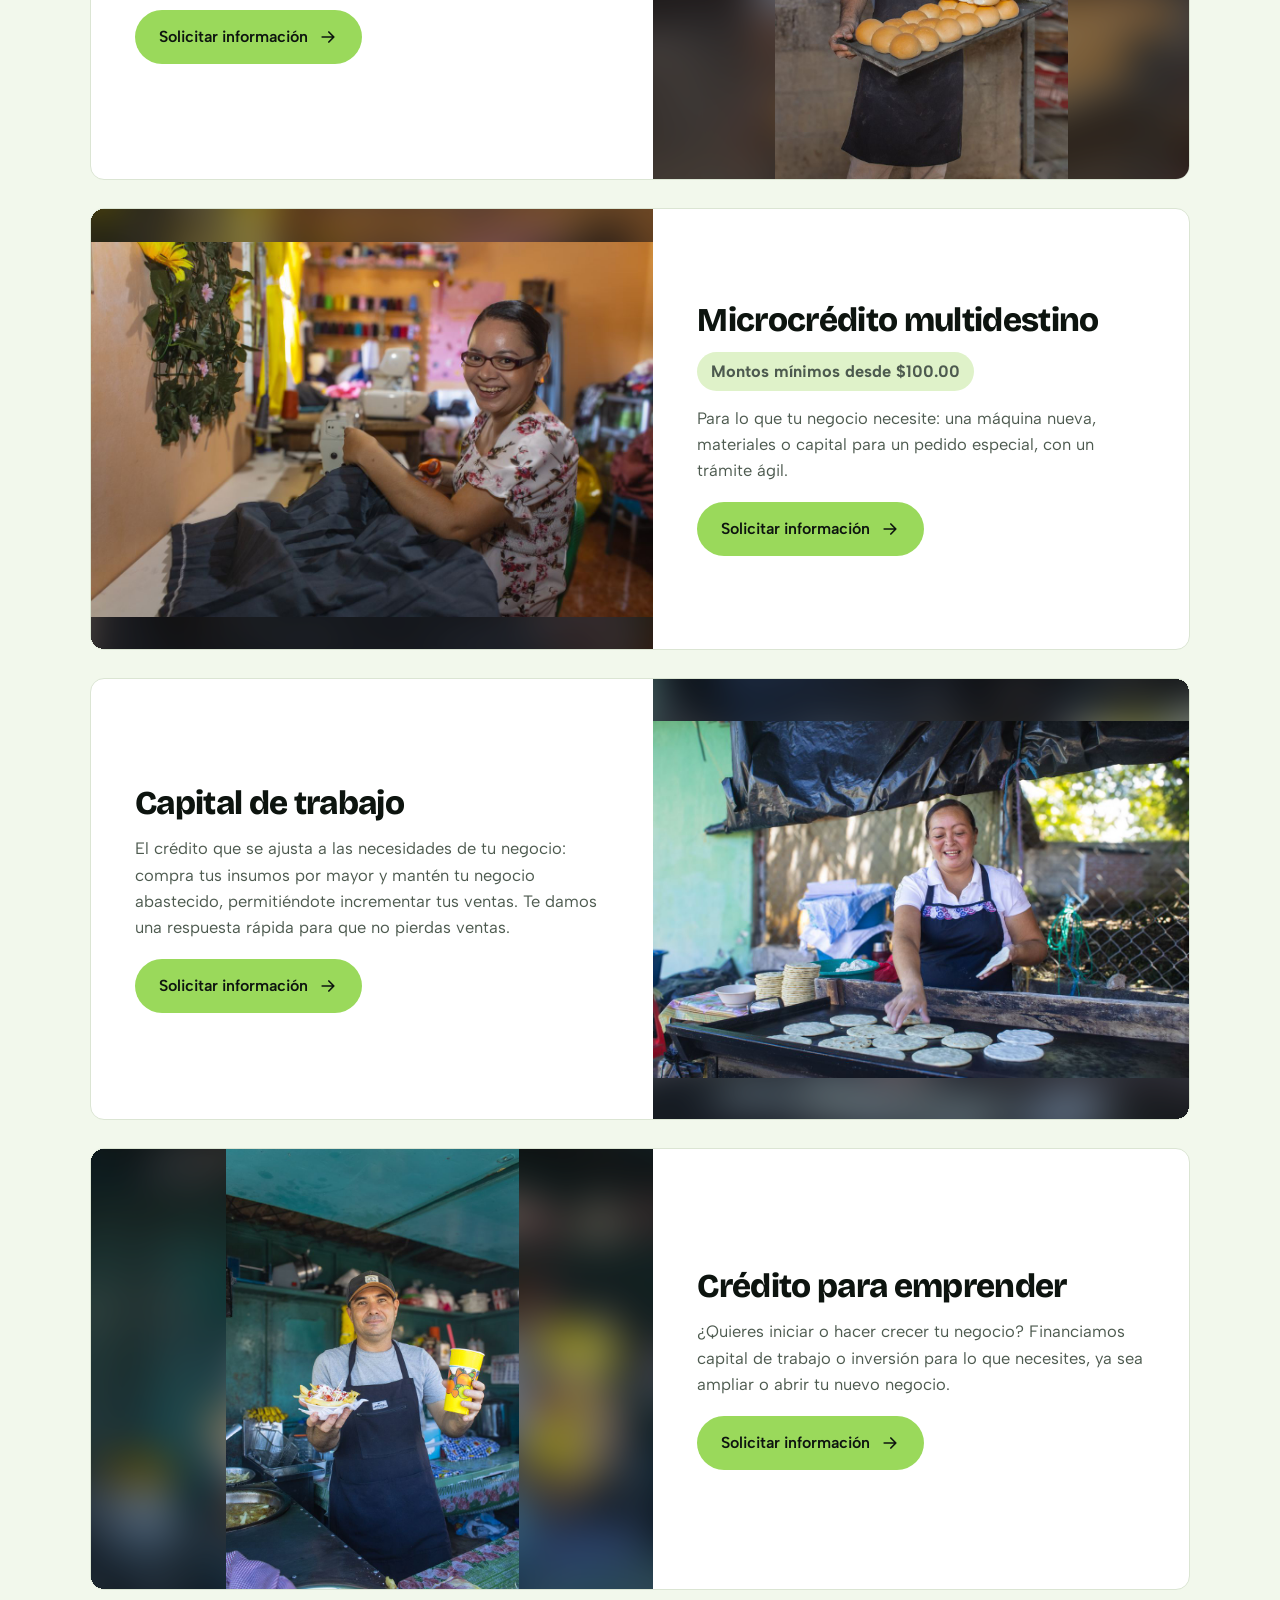
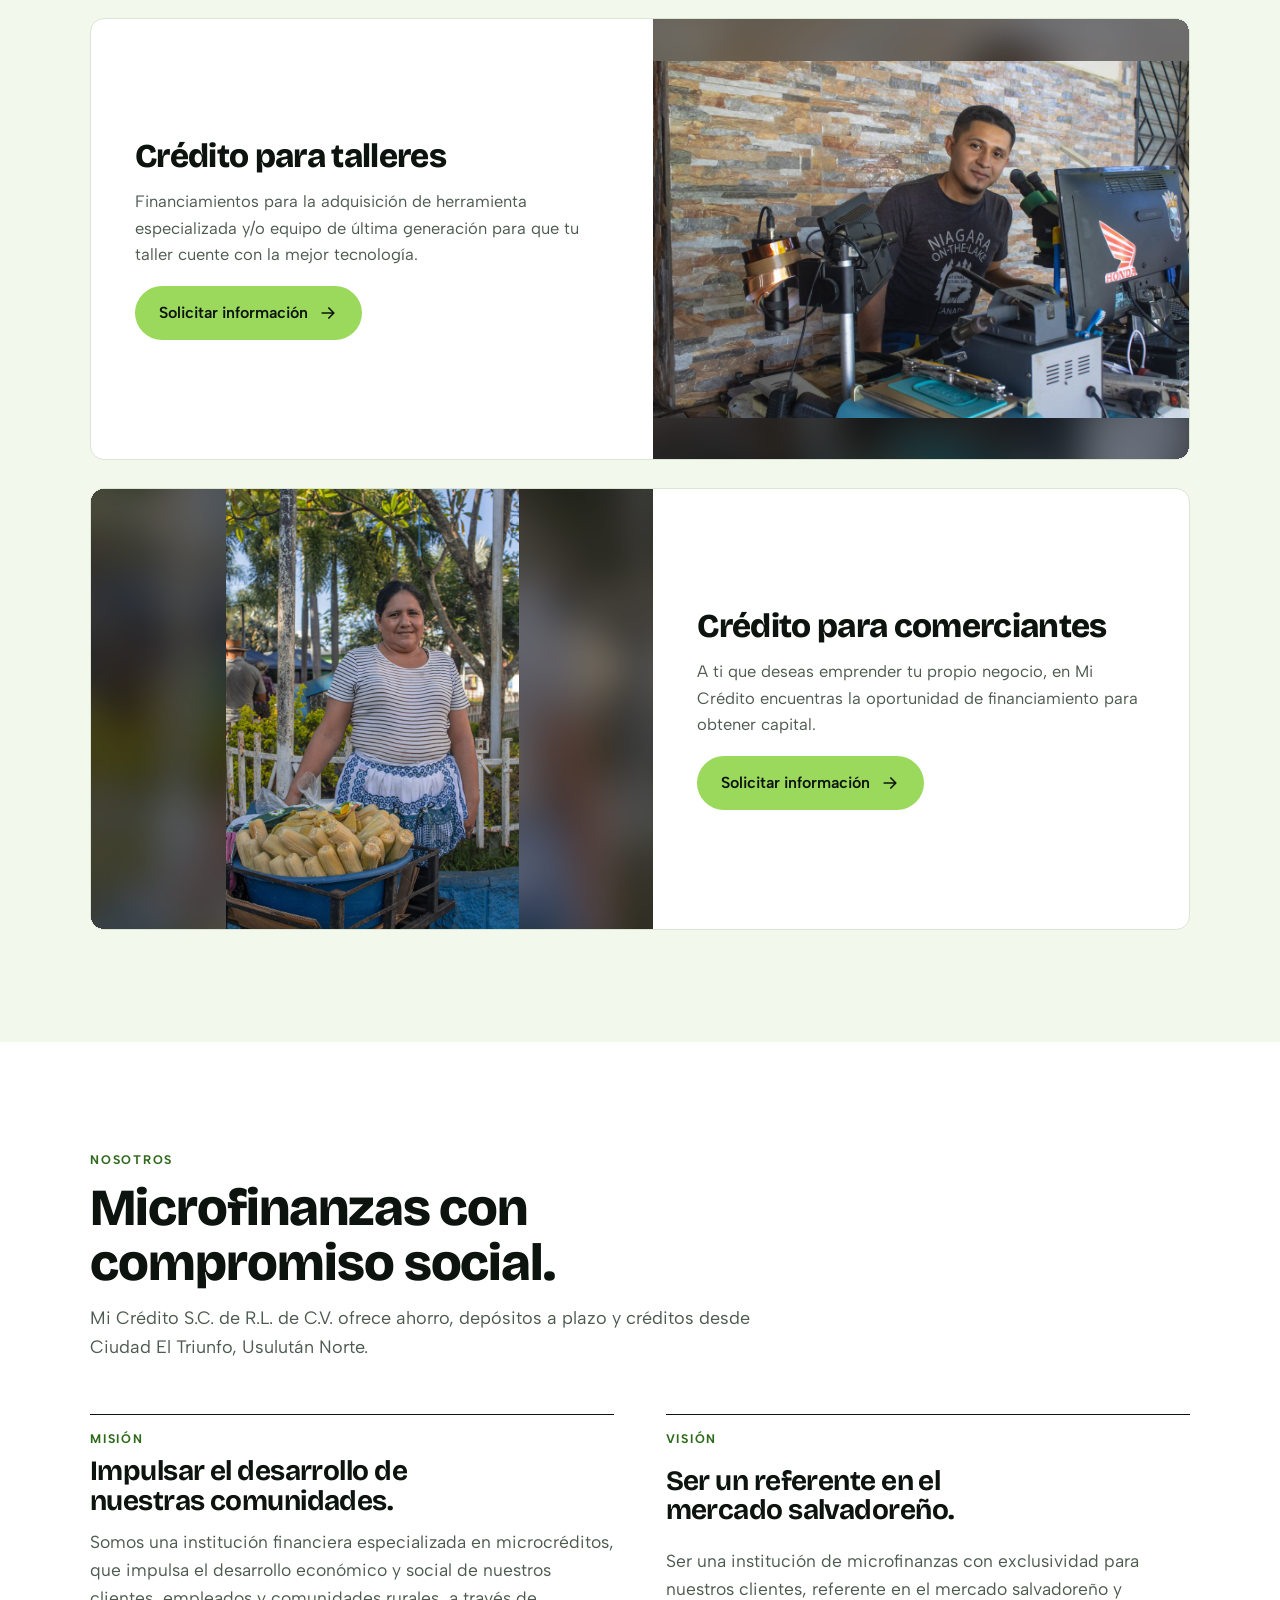
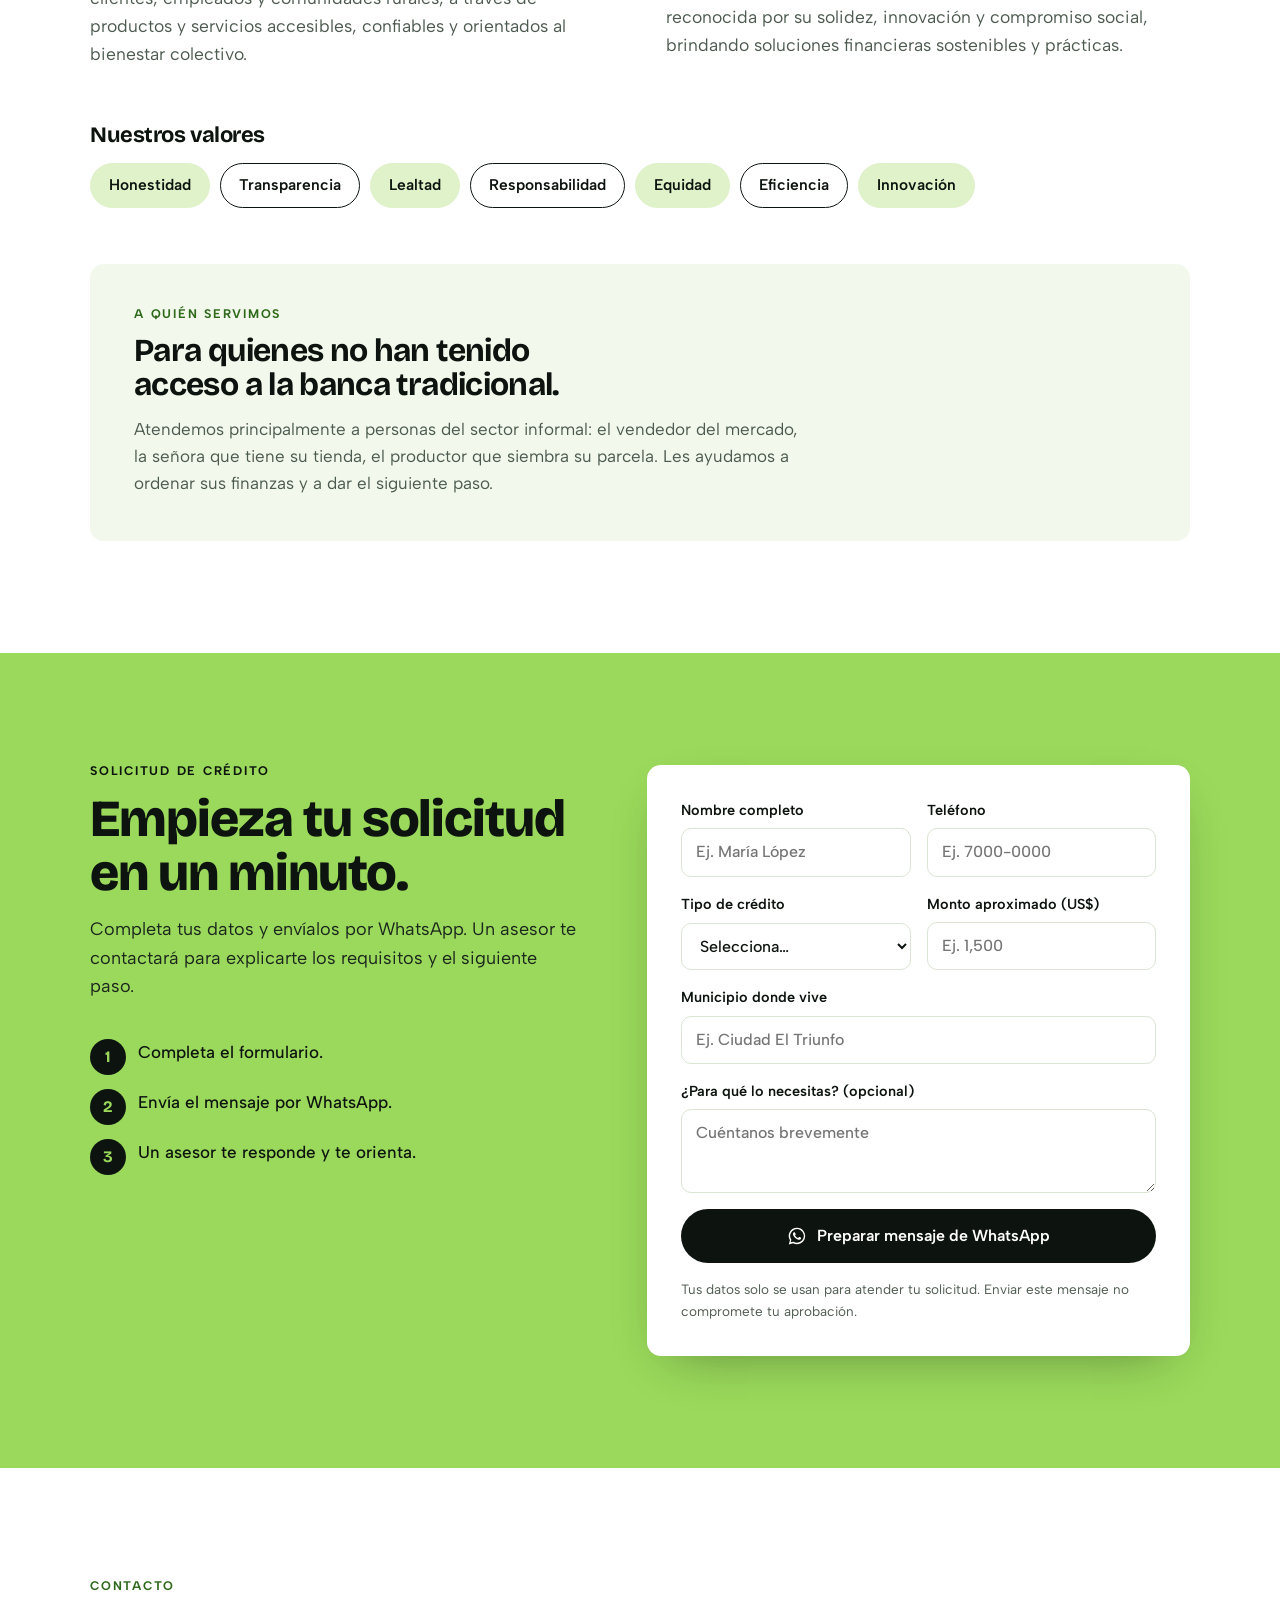
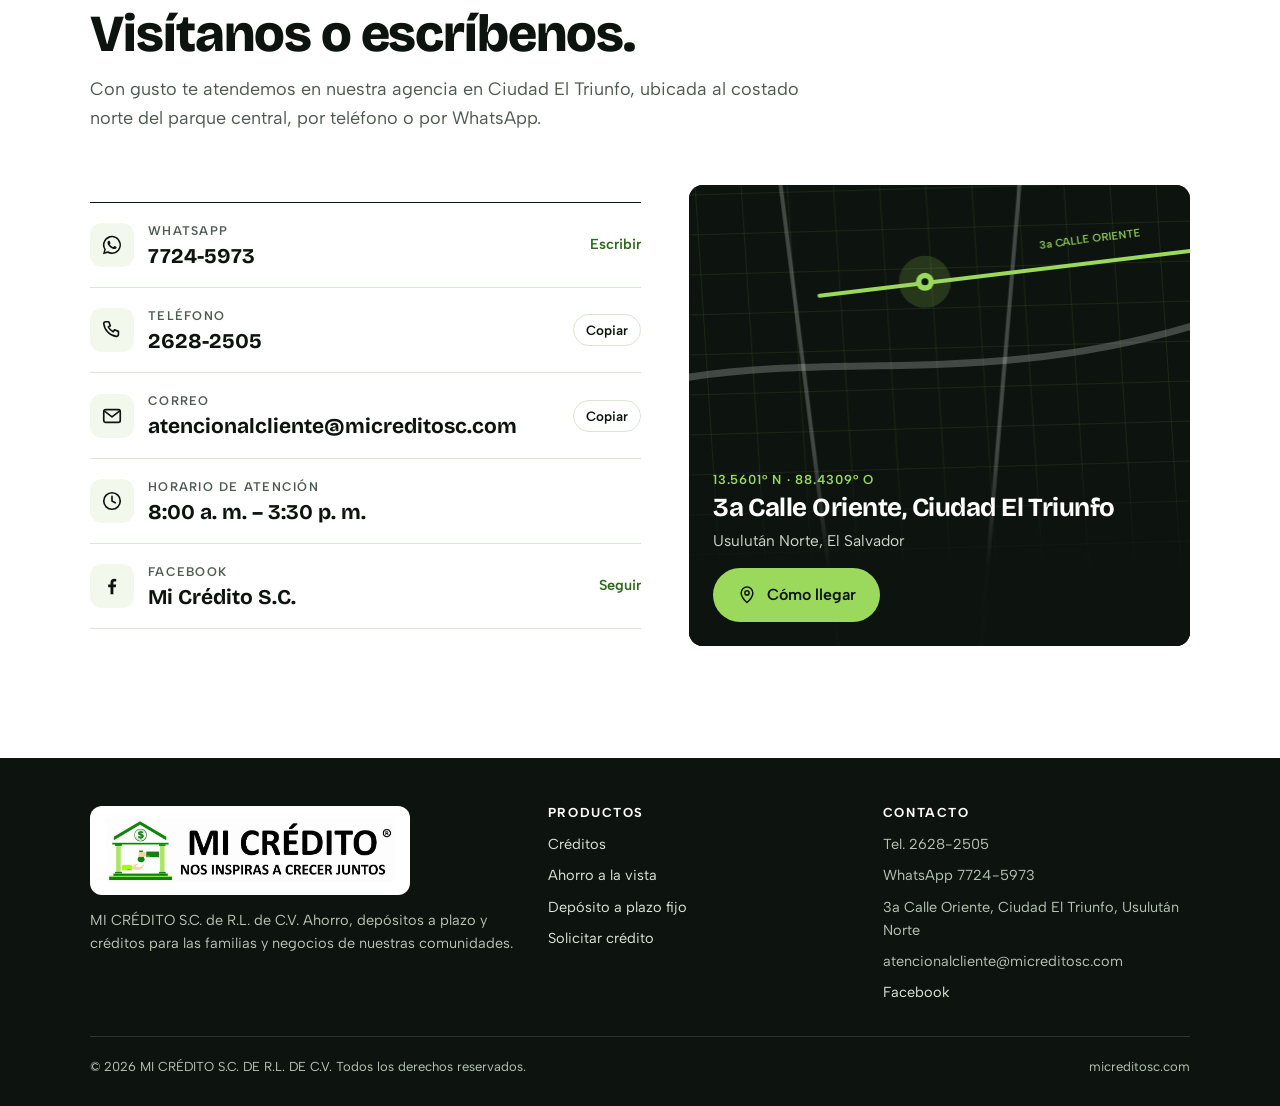
==== commit 25617876: "Borrador: carrusel en encabezado y animación de alcancía Co-Authored-By: Claude Opus 5.5 <noreply@an" ====
--- a/index.html
+++ b/index.html
@@ -34,7 +34,7 @@
 }
 *{box-sizing:border-box}
 html{scroll-behavior:smooth}
-@media (prefers-reduced-motion:reduce){html{scroll-behavior:auto}*{transition:none!important}}
+@media (prefers-reduced-motion:reduce){.hero-slide.is-active img{animation:none}.hero-dot.is-active::after{animation:none;transform:none}html{scroll-behavior:auto}*{transition:none!important}}
 body{background:var(--paper);color:var(--ink);font:400 17px/1.6 var(--body);margin:0;-webkit-font-smoothing:antialiased}
 img{max-width:100%;height:auto;display:block}
 [hidden]{display:none!important}
@@ -85,21 +85,31 @@
 /* Héroe */
 .hero{display:grid;grid-template-columns:minmax(0,1fr) minmax(0,1.15fr);background:var(--ink);color:#fff}
 .hero-copy{padding:clamp(40px,7vw,96px) var(--gutter) clamp(40px,6vw,80px);display:flex;flex-direction:column;justify-content:center;gap:24px;max-width:640px;margin-left:auto;width:100%}
-.hero h1{font-size:clamp(40px,5.6vw,74px);font-weight:800}
-.hero h1 em{font-style:normal;color:var(--leaf)}
-.hero .lead{font-size:clamp(17px,1.5vw,20px);color:#d6ded3;max-width:34em}
+.hero .hero-title{font-size:clamp(38px,5vw,68px);font-weight:800;line-height:1.05;letter-spacing:-.02em;text-wrap:balance;margin:0}
+.hero .hero-title em{font-style:normal;color:var(--leaf)}
+.hero-texts{display:grid}
+.hero-text{grid-area:1/1;display:flex;flex-direction:column;justify-content:center;gap:24px;opacity:0;visibility:hidden;transform:translateY(10px);transition:opacity .7s ease,transform .7s ease,visibility 0s linear .7s}
+.hero-text.is-active{opacity:1;visibility:visible;transform:none;transition:opacity .7s ease .15s,transform .7s ease .15s,visibility 0s}
+.hero-dots{display:flex;gap:10px;margin-top:8px}
+.hero-dot{width:34px;height:6px;border-radius:999px;border:0;padding:0;background:rgba(255,255,255,.28);cursor:pointer;position:relative;overflow:hidden}
+.hero-dot.is-active{background:rgba(255,255,255,.28)}
+.hero-dot.is-active::after{content:"";position:absolute;inset:0;background:var(--leaf);transform-origin:left;animation:dotfill var(--dur,6s) linear forwards}
+.hero.is-paused .hero-dot.is-active::after{animation-play-state:paused}
+@keyframes dotfill{from{transform:scaleX(0)}to{transform:scaleX(1)}}
+.hero .lead{margin:0;font-size:clamp(17px,1.5vw,20px);color:#d6ded3;max-width:34em}
 .hero .actions{display:flex;flex-wrap:wrap;gap:12px;margin-top:4px}
 .hero .actions .btn-ghost{color:#fff}
-.hero-photo{position:relative;min-height:420px}
-.hero-photo{overflow:hidden;background:var(--ink)}
-.hero-photo::before{content:"";position:absolute;inset:-30px;background:var(--bg) center/cover no-repeat;filter:blur(22px) brightness(.55);transform:scale(1.05)}
-.hero-photo img{position:absolute;inset:0;width:100%;height:100%!important;object-fit:contain}
+.hero-photo{position:relative;min-height:460px;overflow:hidden;background:var(--ink)}
+.hero-slide{position:absolute;inset:0;opacity:0;transition:opacity 1.1s ease}
+.hero-slide.is-active{opacity:1}
+.hero-slide::before{content:"";position:absolute;inset:-30px;background:var(--bg) center/cover no-repeat;filter:blur(22px) brightness(.55);transform:scale(1.05)}
+.hero-slide img{position:absolute;inset:0;width:100%;height:100%!important;object-fit:contain}
+.hero-slide.is-active img{animation:kenburns 7s ease-out both}
+@keyframes kenburns{from{transform:scale(1.04)}to{transform:scale(1)}}
 .hero-photo figcaption{position:absolute;left:16px;bottom:16px;background:rgba(13,20,15,.78);color:#fff;font-size:13px;padding:7px 12px;border-radius:999px}
 @media (max-width:900px){
   .hero{grid-template-columns:1fr}
-  .hero-photo{order:-1;min-height:0;max-width:100%}
-  .hero-photo::before{display:none}
-  .hero-photo img{position:static;height:auto!important;object-fit:initial}
+  .hero-photo{order:-1;min-height:0;max-width:100%;aspect-ratio:4/5}
   .hero-copy{max-width:none;margin:0}
 }
 
@@ -152,9 +162,17 @@
 .savings{background:var(--mist)}
 .save-grid{display:grid;grid-template-columns:repeat(2,minmax(0,1fr));gap:20px}
 .save-card{background:var(--paper);border:1px solid var(--line);border-radius:var(--r);overflow:hidden;display:flex;flex-direction:column}
-.dpf-banner{display:grid;grid-template-columns:minmax(0,1.1fr) minmax(0,1fr);background:var(--ink);color:#fff;border-radius:var(--r);overflow:hidden;margin-bottom:20px}
+.dpf-photo{position:relative;overflow:hidden}
+.coin-drop{position:absolute;width:44px;height:220px;overflow:hidden;transform-origin:50% 100%;pointer-events:none;display:none}
+.coin-drop.is-ready{display:block}
+.coin{position:absolute;left:50%;bottom:0;width:30px;height:30px;margin-left:-15px;border-radius:50%;background:radial-gradient(circle at 35% 30%,#fff3b0 0 12%,#f2c94c 30%,#c9971c 72%,#9a6f0c 100%);box-shadow:inset 0 0 0 2px rgba(255,236,160,.85),inset 0 0 0 4px rgba(150,105,10,.45),0 3px 6px rgba(0,0,0,.25);transform:translateY(-230px);opacity:0;animation:coindrop 4.2s cubic-bezier(.55,0,.75,.4) infinite}
+.coin:nth-child(2){animation-delay:1.4s}
+.coin:nth-child(3){animation-delay:2.8s}
+@keyframes coindrop{0%{transform:translateY(-230px) rotate(0);opacity:0}8%{opacity:1}40%{transform:translateY(-6px) rotate(160deg);opacity:1}52%{transform:translateY(34px) rotate(200deg);opacity:1}53%,100%{transform:translateY(34px);opacity:0}}
+@media (prefers-reduced-motion:reduce){.coin-drop{display:none!important}}
+.dpf-banner{display:grid;grid-template-columns:minmax(0,1fr) minmax(0,1.1fr);background:var(--ink);color:#fff;border-radius:var(--r);overflow:hidden;margin-bottom:20px}
 .dpf-photo{margin:0;background:#2a2320}
-.dpf-photo img{width:100%;height:100%!important;object-fit:cover;object-position:50% 55%;display:block}
+.dpf-photo img{width:100%;height:100%!important;object-fit:cover;object-position:50% 100%;display:block}
 .dpf-body .eyebrow{color:var(--leaf)}
 .dpf-body{padding:clamp(26px,4vw,48px);display:grid;gap:18px;align-content:center}
 .dpf-body h3{font-size:clamp(24px,2.6vw,34px);font-weight:800;color:#fff}
@@ -358,19 +376,64 @@
 <main id="inicio">
 
   <!-- Héroe -->
-  <section class="hero" style="padding:0" aria-labelledby="hero-title">
+  <section class="hero" style="padding:0" aria-labelledby="hero-title" aria-roledescription="carrusel">
     <div class="hero-copy on-dark">
-      <span class="eyebrow">Ciudad El Triunfo · Usulután Norte</span>
-      <h1 id="hero-title">Crédito y ahorro para la gente que <em>trabaja y hace crecer</em> El Salvador.</h1>
-      <p class="lead">Somos una institución de microfinanzas al servicio de comerciantes, productores y familias que la banca tradicional no ha tomado en cuenta. Te atendemos en persona y te respondemos rápido.</p>
-      <div class="actions">
-        <a class="btn btn-leaf" href="#solicitud">Solicitar mi crédito <svg aria-hidden="true"><use href="#i-arrow"/></svg></a>
-        <a class="btn btn-ghost" href="https://wa.me/50377245973" target="_blank" rel="noopener"><svg aria-hidden="true"><use href="#i-wa"/></svg> Escríbenos</a>
-      </div>
-    </div>
-    <figure class="hero-photo" style="margin:0;--bg:url(img/cliente-carreta-retrato.jpg)">
-      <img src="img/cliente-carreta-retrato.jpg" alt="Cliente de Mi Crédito junto a su yunta de bueyes y su carreta" width="896" height="1195" fetchpriority="high">
-      <figcaption>Cliente de Mi Crédito</figcaption>
+      <div class="hero-texts">
+        <div class="hero-text is-active" data-slide="0">
+          <span class="eyebrow">Ciudad El Triunfo · Usulután Norte</span>
+          <h1 id="hero-title" class="hero-title">Crédito y ahorro para la gente que <em>trabaja y hace crecer</em> El Salvador.</h1>
+          <p class="lead">Somos una institución de microfinanzas al servicio de comerciantes, productores y familias que la banca tradicional no ha tomado en cuenta. Te atendemos en persona y te respondemos rápido.</p>
+          <div class="actions">
+            <a class="btn btn-leaf" href="#solicitud">Solicitar mi crédito <svg aria-hidden="true"><use href="#i-arrow"/></svg></a>
+            <a class="btn btn-ghost" href="https://wa.me/50377245973" target="_blank" rel="noopener"><svg aria-hidden="true"><use href="#i-wa"/></svg> Escríbenos</a>
+          </div>
+        </div>
+        <div class="hero-text" data-slide="1" aria-hidden="true">
+          <span class="eyebrow">Crédito agropecuario</span>
+          <h2 class="hero-title">Impulsamos el <em>campo salvadoreño</em>.</h2>
+          <p class="lead">Financiamiento para la siembra, la cosecha y el cuidado de tu ganado, en los tiempos que el campo necesita.</p>
+          <div class="actions">
+            <a class="btn btn-leaf" href="https://wa.me/50377245973?text=Hola%2C%20Mi%20Cr%C3%A9dito.%20Quiero%20informaci%C3%B3n%20sobre%20el%20cr%C3%A9dito%20de%20agropecuario." target="_blank" rel="noopener">Solicitar información <svg aria-hidden="true"><use href="#i-arrow"/></svg></a>
+            <a class="btn btn-ghost" href="https://wa.me/50377245973" target="_blank" rel="noopener"><svg aria-hidden="true"><use href="#i-wa"/></svg> Escríbenos</a>
+          </div>
+        </div>
+        <div class="hero-text" data-slide="2" aria-hidden="true">
+          <span class="eyebrow">Crédito para comercio</span>
+          <h2 class="hero-title">Tu negocio, <em>siempre surtido</em>.</h2>
+          <p class="lead">Capital de trabajo para comprar más mercadería, ampliar tu inventario y vender más.</p>
+          <div class="actions">
+            <a class="btn btn-leaf" href="https://wa.me/50377245973?text=Hola%2C%20Mi%20Cr%C3%A9dito.%20Quiero%20informaci%C3%B3n%20sobre%20el%20cr%C3%A9dito%20de%20comercio." target="_blank" rel="noopener">Solicitar información <svg aria-hidden="true"><use href="#i-arrow"/></svg></a>
+            <a class="btn btn-ghost" href="https://wa.me/50377245973" target="_blank" rel="noopener"><svg aria-hidden="true"><use href="#i-wa"/></svg> Escríbenos</a>
+          </div>
+        </div>
+        <div class="hero-text" data-slide="3" aria-hidden="true">
+          <span class="eyebrow">Microcrédito multidestino</span>
+          <h2 class="hero-title">Desde <em>$100.00</em> para lo que tu negocio necesite.</h2>
+          <p class="lead">Una máquina nueva, materiales o capital para un pedido especial, con un trámite ágil.</p>
+          <div class="actions">
+            <a class="btn btn-leaf" href="https://wa.me/50377245973?text=Hola%2C%20Mi%20Cr%C3%A9dito.%20Quiero%20informaci%C3%B3n%20sobre%20el%20cr%C3%A9dito%20de%20microcr%C3%A9dito%20multidestino." target="_blank" rel="noopener">Solicitar información <svg aria-hidden="true"><use href="#i-arrow"/></svg></a>
+            <a class="btn btn-ghost" href="https://wa.me/50377245973" target="_blank" rel="noopener"><svg aria-hidden="true"><use href="#i-wa"/></svg> Escríbenos</a>
+          </div>
+        </div>
+        <div class="hero-text" data-slide="4" aria-hidden="true">
+          <span class="eyebrow">Crédito para emprender</span>
+          <h2 class="hero-title">Abre o amplía <em>tu propio negocio</em>.</h2>
+          <p class="lead">Financiamos capital de trabajo o inversión para lo que necesites.</p>
+          <div class="actions">
+            <a class="btn btn-leaf" href="https://wa.me/50377245973?text=Hola%2C%20Mi%20Cr%C3%A9dito.%20Quiero%20informaci%C3%B3n%20sobre%20el%20cr%C3%A9dito%20de%20emprendimiento." target="_blank" rel="noopener">Solicitar información <svg aria-hidden="true"><use href="#i-arrow"/></svg></a>
+            <a class="btn btn-ghost" href="https://wa.me/50377245973" target="_blank" rel="noopener"><svg aria-hidden="true"><use href="#i-wa"/></svg> Escríbenos</a>
+          </div>
+        </div>
+      </div>
+      <div class="hero-dots" role="group" aria-label="Diapositivas"><button type="button" class="hero-dot is-active" data-go="0" aria-label="Ver diapositiva 1 de 5" aria-current="true"></button><button type="button" class="hero-dot" data-go="1" aria-label="Ver diapositiva 2 de 5"></button><button type="button" class="hero-dot" data-go="2" aria-label="Ver diapositiva 3 de 5"></button><button type="button" class="hero-dot" data-go="3" aria-label="Ver diapositiva 4 de 5"></button><button type="button" class="hero-dot" data-go="4" aria-label="Ver diapositiva 5 de 5"></button></div>
+    </div>
+    <figure class="hero-photo" style="margin:0">
+      <div class="hero-slide is-active" data-slide="0" style="--bg:url(img/cliente-carreta-retrato.jpg)"><img src="img/cliente-carreta-retrato.jpg" fetchpriority="high" alt="Cliente de Mi Crédito junto a su yunta de bueyes y su carreta" width="896" height="1195"></div>
+      <div class="hero-slide" data-slide="1" data-bg="img/cliente-milpa.jpg" aria-hidden="true"><img data-src="img/cliente-milpa.jpg" alt="Clienta de Mi Crédito en su milpa" width="800" height="1200"></div>
+      <div class="hero-slide" data-slide="2" data-bg="img/cliente-tienda.jpg" aria-hidden="true"><img data-src="img/cliente-tienda.jpg" alt="Clienta de Mi Crédito en su tienda" width="1200" height="800"></div>
+      <div class="hero-slide" data-slide="3" data-bg="img/cliente-costureria.jpg" aria-hidden="true"><img data-src="img/cliente-costureria.jpg" alt="Clienta de Mi Crédito en su taller de costura" width="1200" height="800"></div>
+      <div class="hero-slide" data-slide="4" data-bg="img/cliente-panaderia.jpg" aria-hidden="true"><img data-src="img/cliente-panaderia.jpg" alt="Cliente de Mi Crédito con pan recién horneado" width="800" height="1200"></div>
+      <figcaption>Clientes de Mi Crédito</figcaption>
     </figure>
   </section>
 
@@ -458,11 +521,11 @@
         <p>Dos formas de ahorrar: una para tener tu dinero disponible cuando lo necesites y otra para hacerlo rendir más a un plazo fijo.</p>
       </div>
       <article class="dpf-banner" aria-labelledby="dpf-title">
-        <figure class="dpf-photo"><img src="img/alcancia-barro.jpg" alt="Alcancía de barro en forma de cerdito" width="1600" height="1067"></figure>
+        <figure class="dpf-photo"><img src="img/alcancia-barro.jpg" alt="Alcancía de barro en forma de cerdito" width="1600" height="1427"><div class="coin-drop" aria-hidden="true"><span class="coin"></span><span class="coin"></span><span class="coin"></span></div></figure>
         <div class="dpf-body">
           <span class="eyebrow">Depósito a plazo fijo</span>
           <h3 id="dpf-title">Pon a trabajar tu dinero con una tasa de alto rendimiento.</h3>
-          <div class="dpf-rate"><span class="dpf-from">Desde</span><strong>5%</strong><span class="dpf-unit">anual</span></div>
+          <div class="dpf-rate"><span class="dpf-from">Desde</span><strong class="count-up" data-to="5">5%</strong><span class="dpf-unit">anual</span></div>
           <div class="dpf-terms" role="list" aria-label="Plazos disponibles">
             <span role="listitem">6 meses</span><span role="listitem">12 meses</span><span role="listitem">24 meses</span>
           </div>
@@ -845,4 +908,50 @@
   if(document.fonts&&document.fonts.ready) document.fonts.ready.then(draw);
 })();
 </script>
+<script>
+(function(){
+  var reduce=window.matchMedia&&window.matchMedia('(prefers-reduced-motion: reduce)').matches;
+  /* Carrusel del encabezado */
+  var hero=document.querySelector('.hero'); if(hero){
+    var texts=hero.querySelectorAll('.hero-text'), slides=hero.querySelectorAll('.hero-slide'), dots=hero.querySelectorAll('.hero-dot');
+    var n=slides.length, cur=0, DUR=6000, timer=null, paused=false;
+    hero.style.setProperty('--dur',DUR+'ms');
+    function load(i){var sl=slides[i]; if(!sl)return; var im=sl.querySelector('img'); if(im&&im.dataset.src){im.src=im.dataset.src; im.removeAttribute('data-src');} if(sl.dataset.bg){sl.style.setProperty('--bg','url('+sl.dataset.bg+')'); sl.removeAttribute('data-bg');}}
+    function show(i){
+      i=(i+n)%n; if(i===cur)return; load(i); load((i+1)%n);
+      [texts,slides].forEach(function(list){list[cur].classList.remove('is-active');list[cur].setAttribute('aria-hidden','true');list[i].classList.add('is-active');list[i].removeAttribute('aria-hidden');});
+      dots[cur].classList.remove('is-active');dots[cur].removeAttribute('aria-current');
+      void dots[i].offsetWidth; dots[i].classList.add('is-active');dots[i].setAttribute('aria-current','true');
+      cur=i; schedule();
+    }
+    function schedule(){clearTimeout(timer); if(reduce||paused||document.hidden)return; timer=setTimeout(function(){show(cur+1);},DUR);}
+    function pause(v){paused=v; hero.classList.toggle('is-paused',v); if(v){clearTimeout(timer);} else {var d=dots[cur]; d.classList.remove('is-active'); void d.offsetWidth; d.classList.add('is-active'); schedule();}}
+    dots.forEach(function(d){d.addEventListener('click',function(){show(+d.dataset.go);});});
+    hero.addEventListener('mouseenter',function(){pause(true);}); hero.addEventListener('mouseleave',function(){pause(false);});
+    hero.addEventListener('focusin',function(){pause(true);}); hero.addEventListener('focusout',function(){pause(false);});
+    document.addEventListener('visibilitychange',schedule);
+    window.addEventListener('load',function(){for(var k=1;k<n;k++)load(k);});
+    schedule();
+  }
+  /* Monedas que caen en la alcancía */
+  var fig=document.querySelector('.dpf-photo'), drop=fig&&fig.querySelector('.coin-drop'), pic=fig&&fig.querySelector('img');
+  function placeCoins(){
+    if(!drop||!pic.naturalWidth)return;
+    var W=fig.clientWidth,H=fig.clientHeight,iw=pic.naturalWidth,ih=pic.naturalHeight;
+    var sc=Math.max(W/iw,H/ih), dw=iw*sc, dh=ih*sc, ox=(W-dw)*0.5, oy=(H-dh);
+    var x=ox+dw*0.51, y=oy+dh*0.315;
+    drop.style.left=(x-22)+'px'; drop.style.top=(y-220)+'px'; drop.style.transform='rotate(-14deg)'; drop.classList.add('is-ready');
+  }
+  if(pic){ if(pic.complete){placeCoins();} else {pic.addEventListener('load',placeCoins);} window.addEventListener('resize',placeCoins); }
+  /* Conteo de la tasa */
+  var cu=document.querySelector('.count-up');
+  if(cu&&!reduce&&'IntersectionObserver' in window){
+    var to=+cu.dataset.to, done=false;
+    var io=new IntersectionObserver(function(es){es.forEach(function(e){ if(e.isIntersecting&&!done){done=true; io.disconnect(); var t0=null; cu.textContent='0%';
+      var step=function(ts){if(!t0)t0=ts; var k=Math.min(1,(ts-t0)/1400); var e2=1-Math.pow(1-k,3); cu.textContent=(k<1?(to*e2).toFixed(1):to)+'%'; if(k<1)requestAnimationFrame(step);};
+      requestAnimationFrame(step);} });},{threshold:.6});
+    io.observe(cu);
+  }
+})();
+</script>
 </body></html>
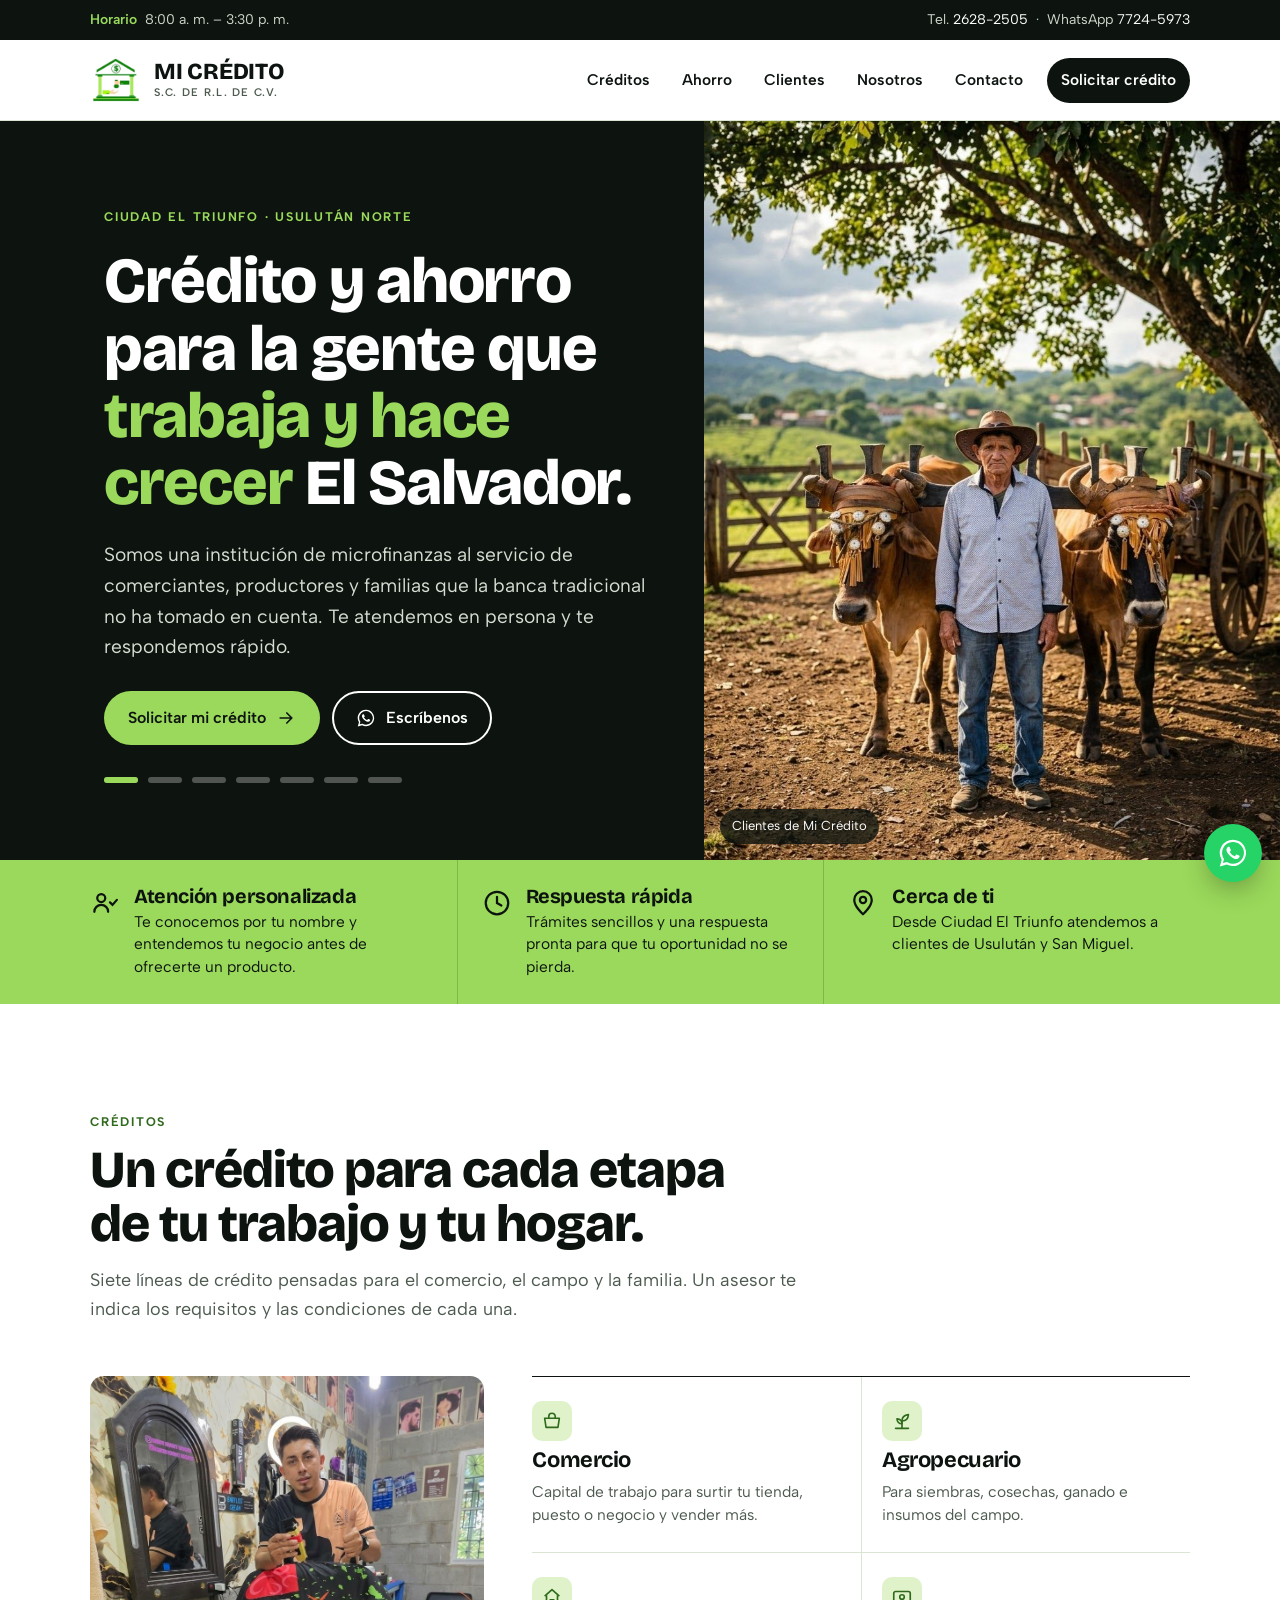
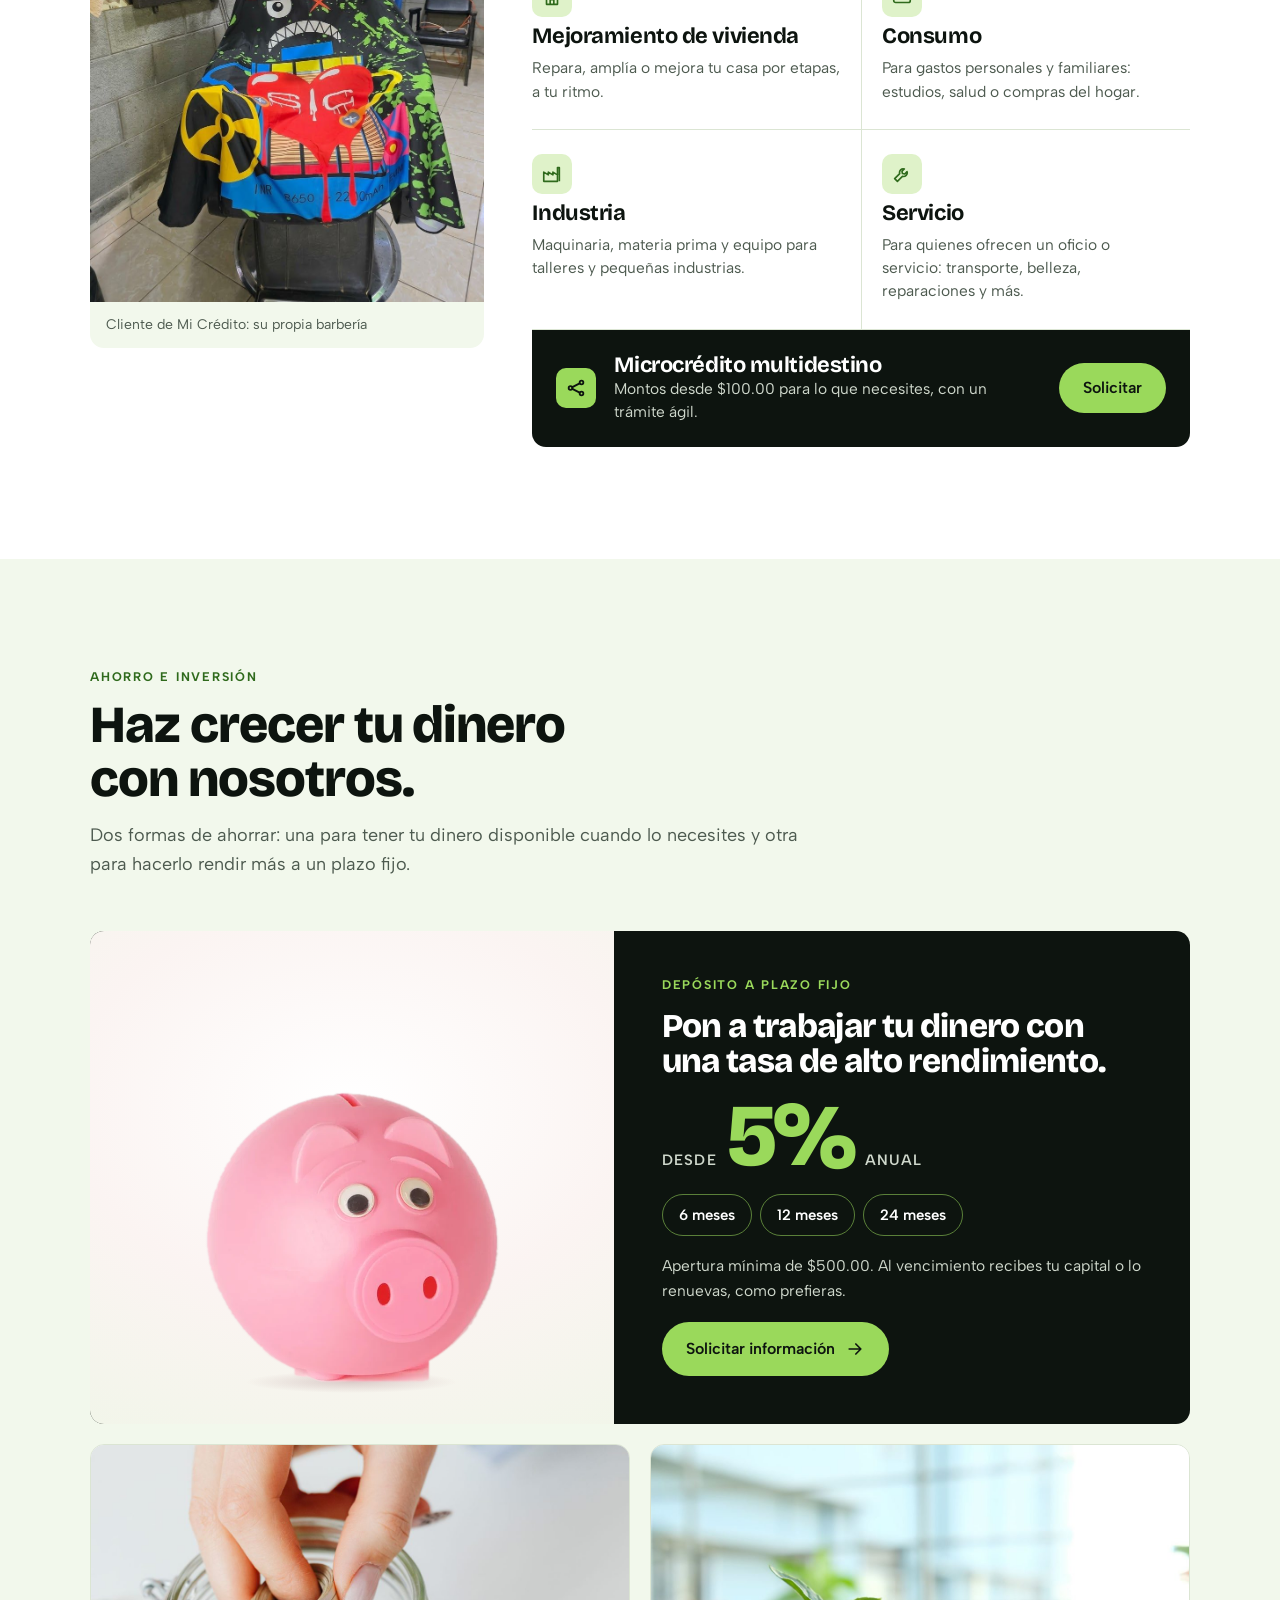
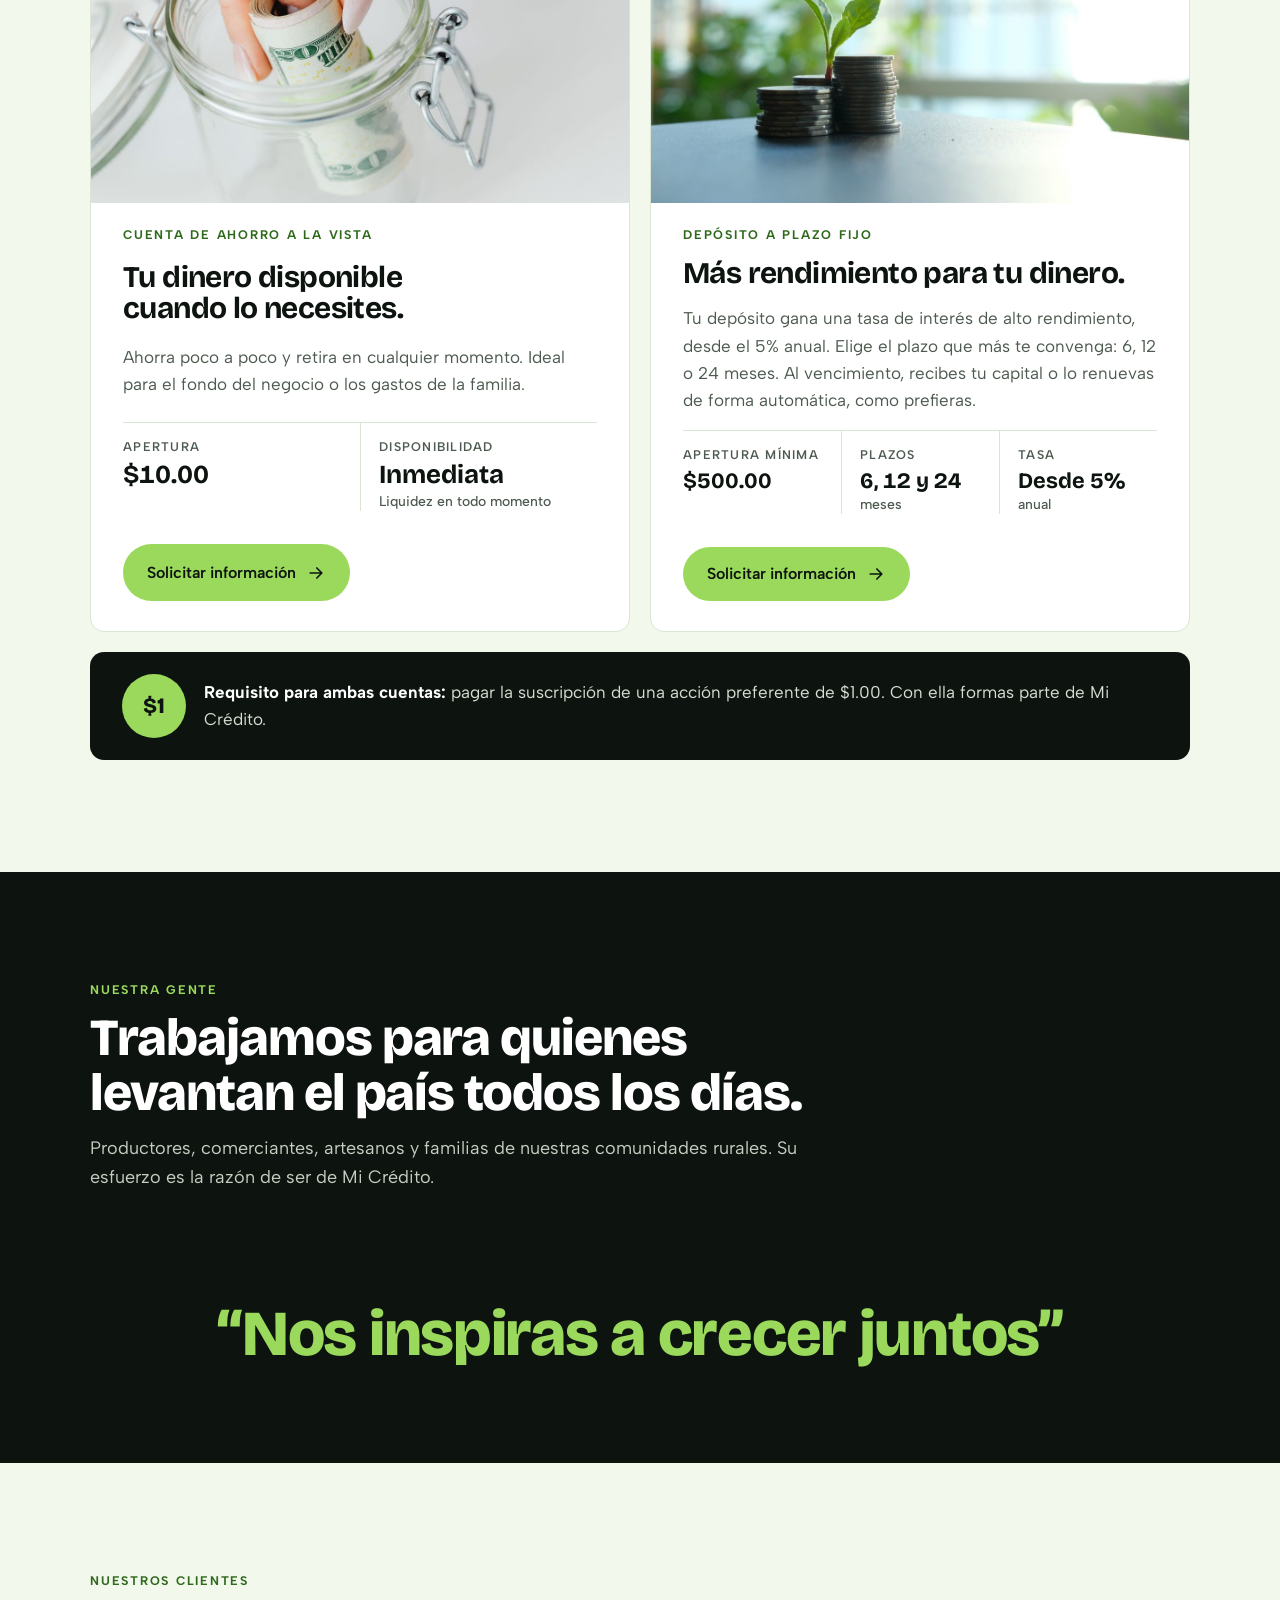
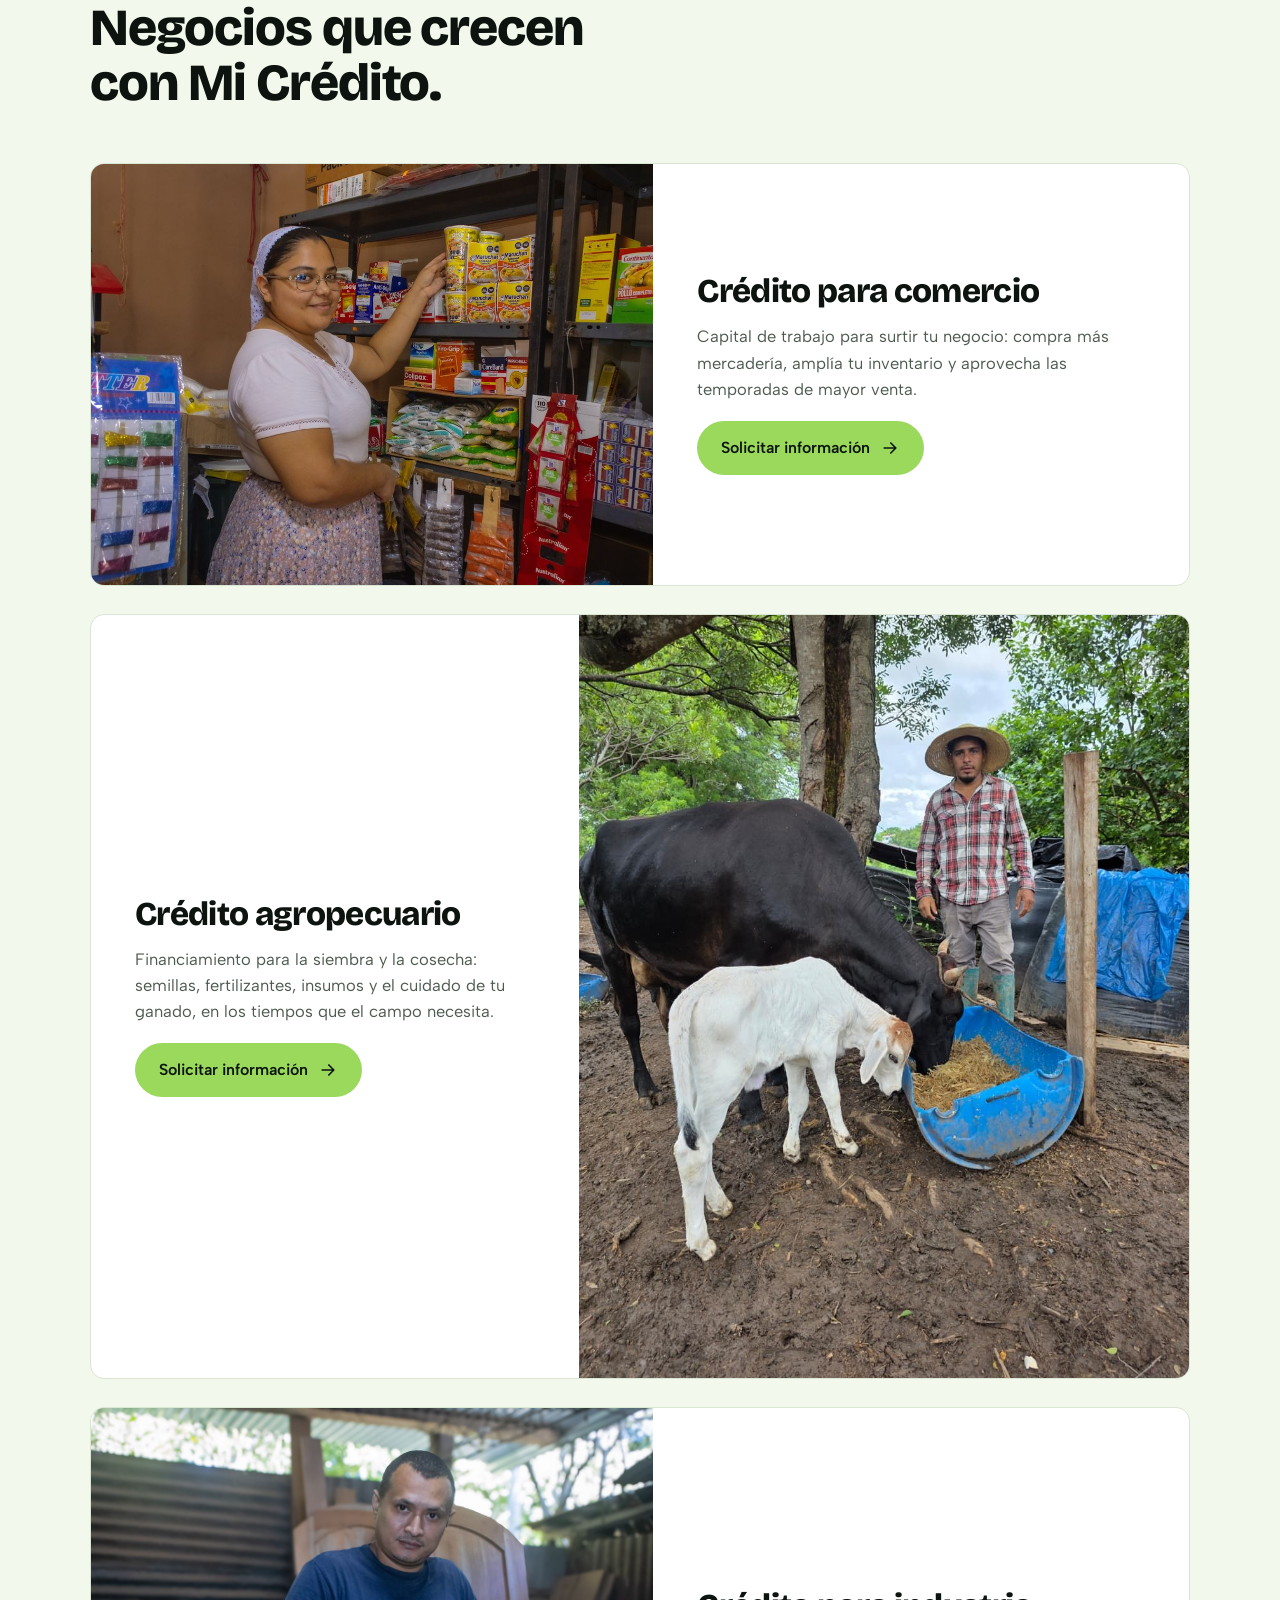
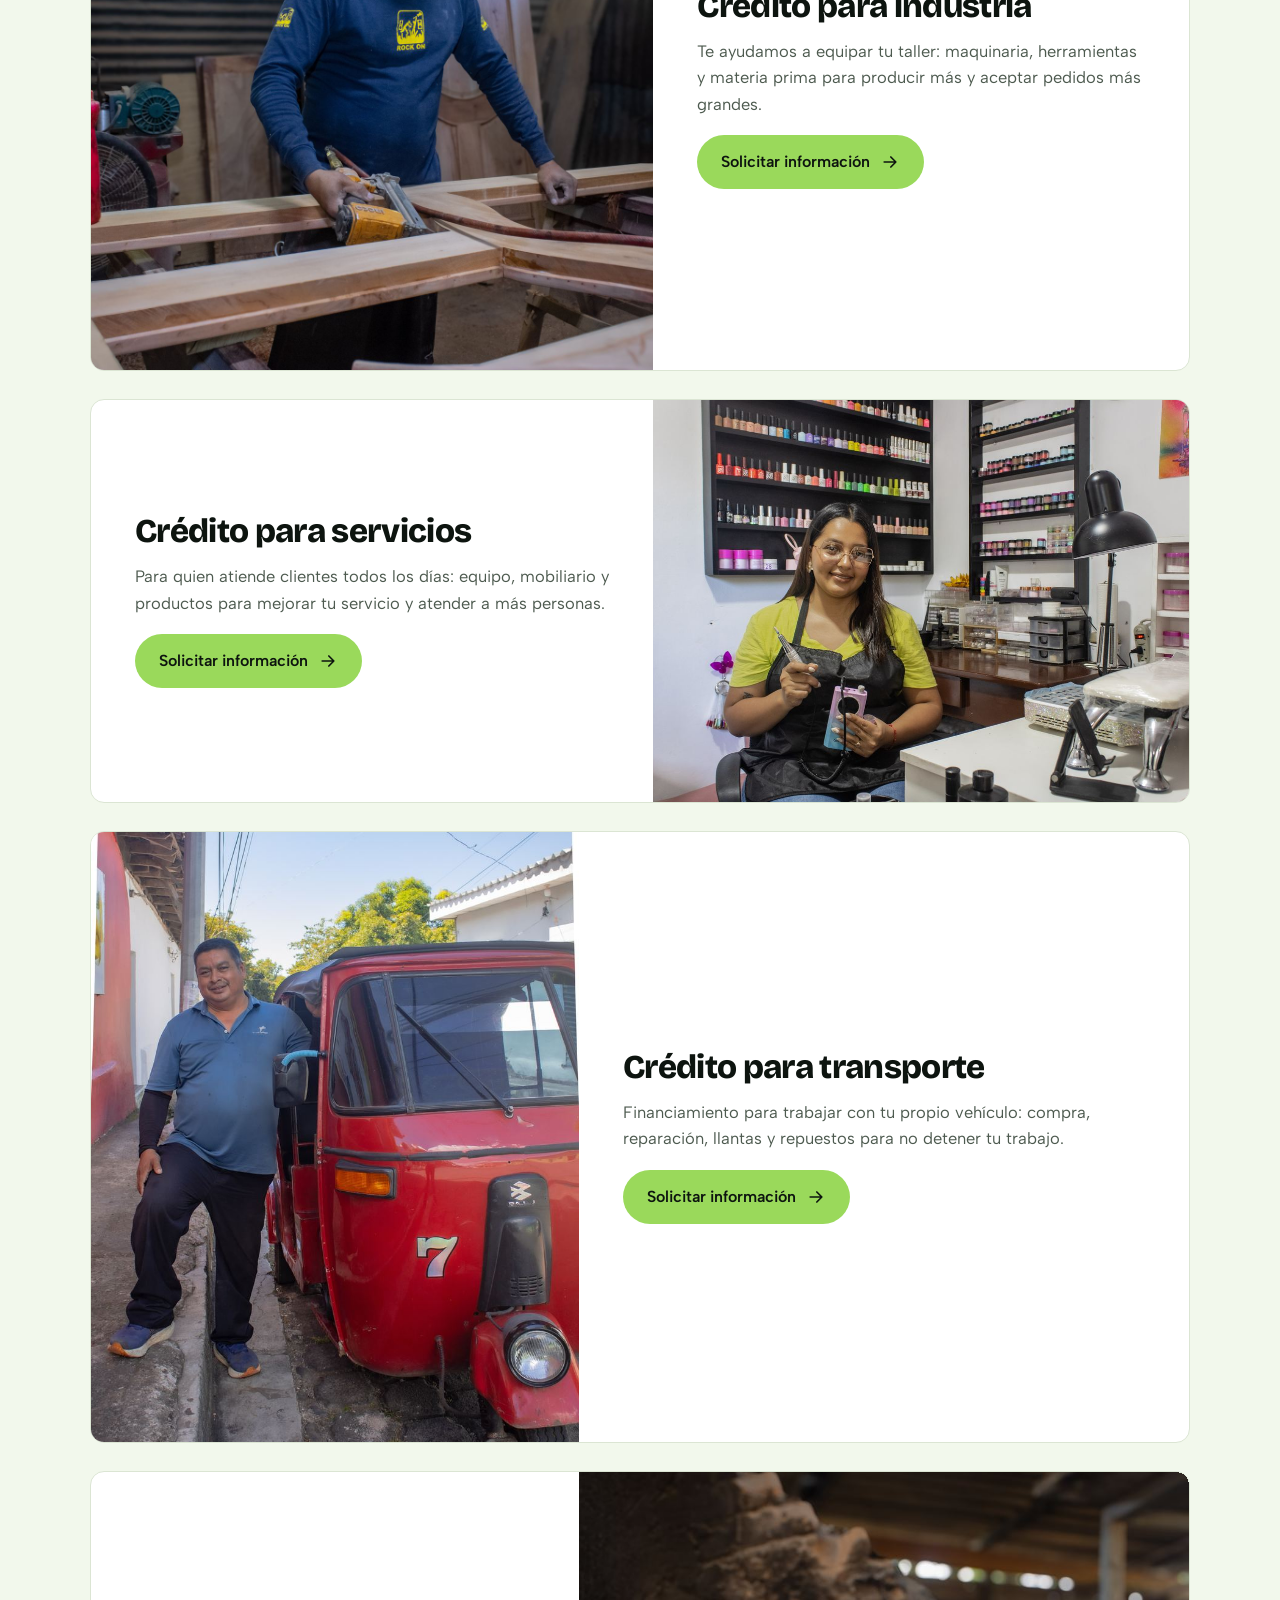
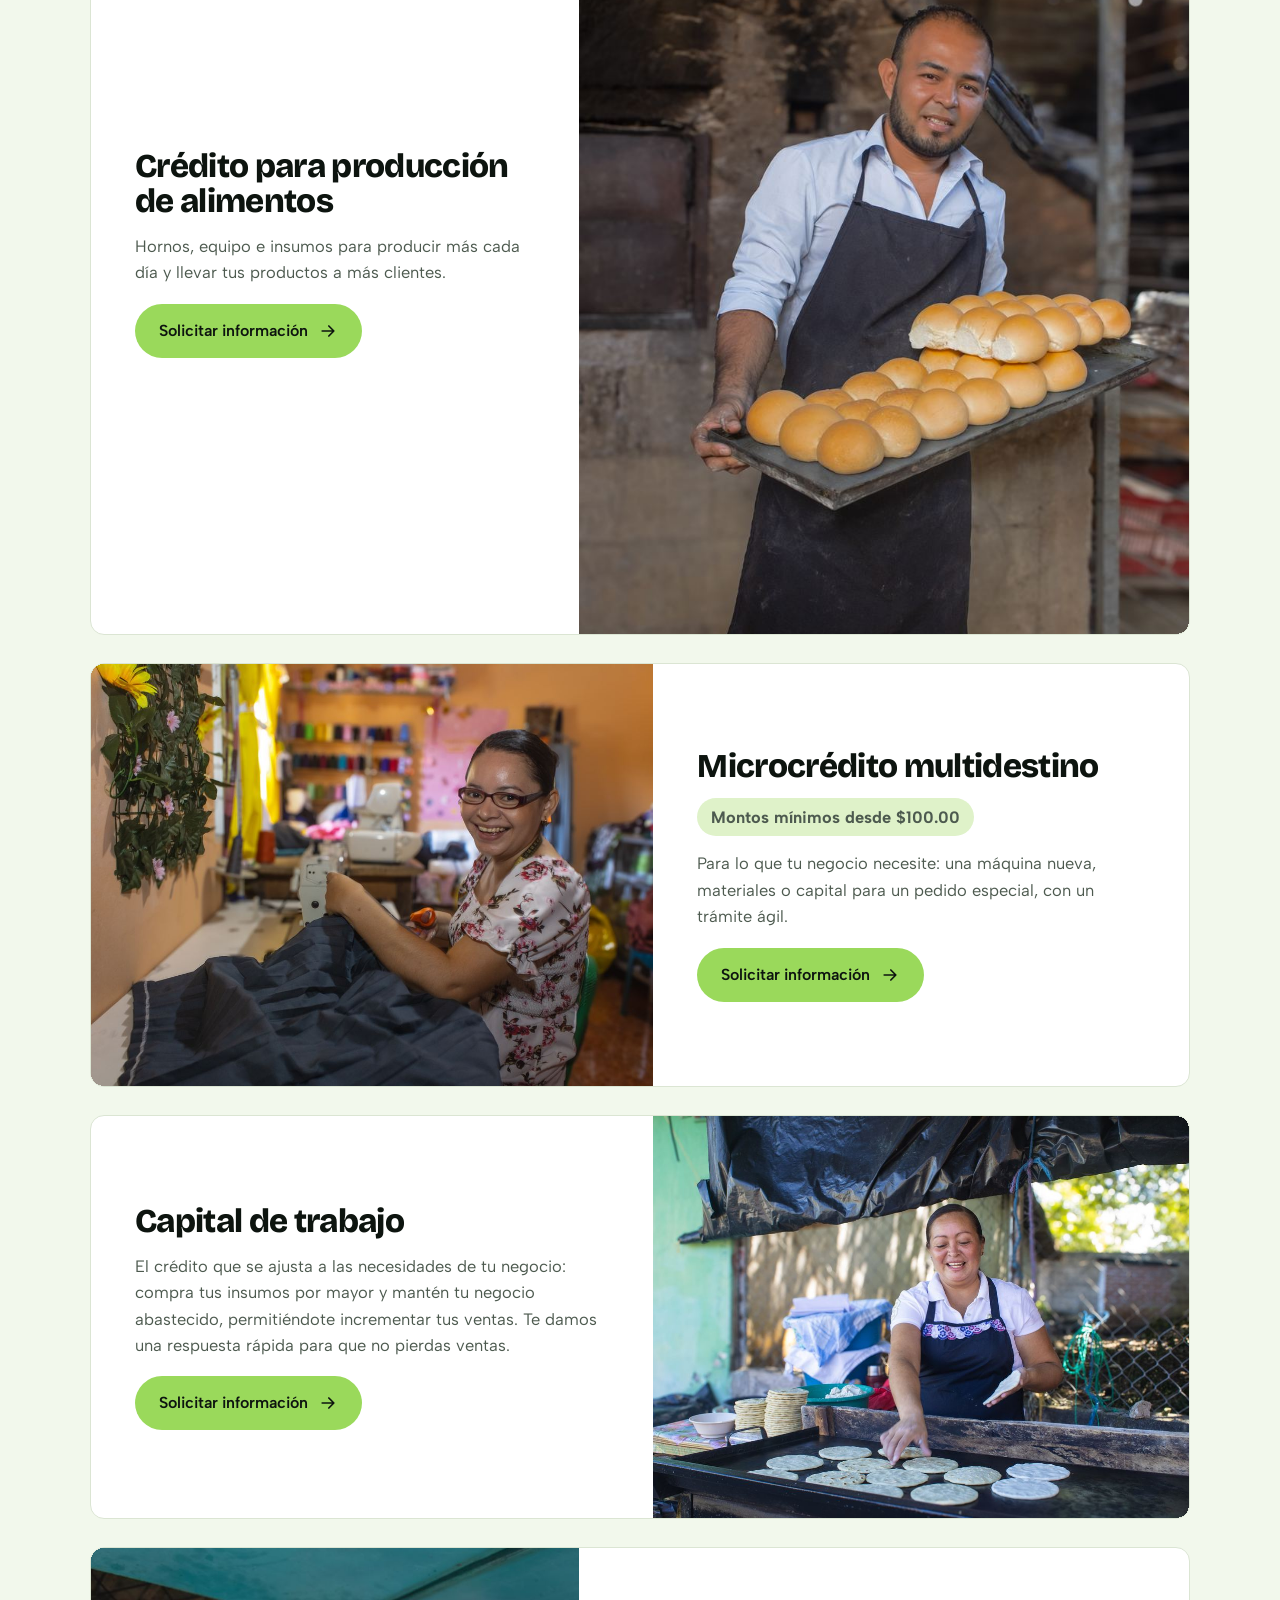
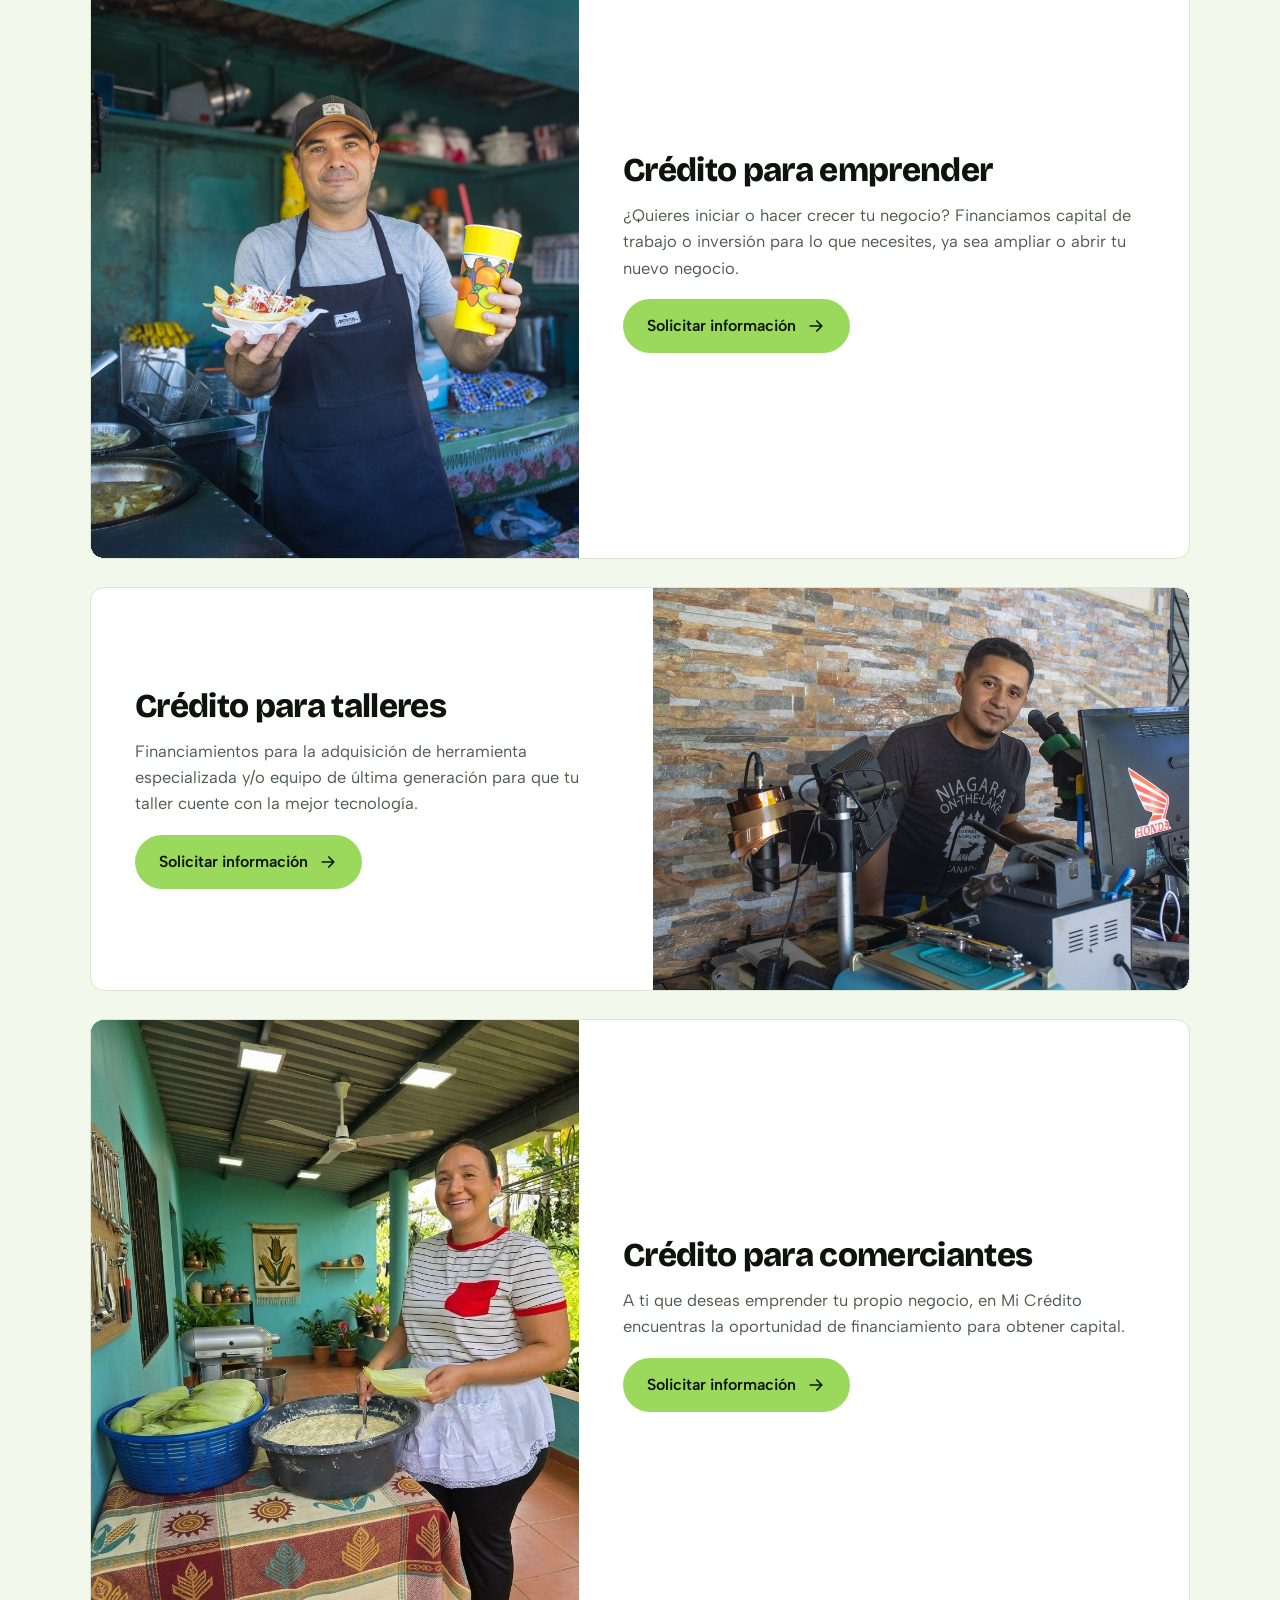
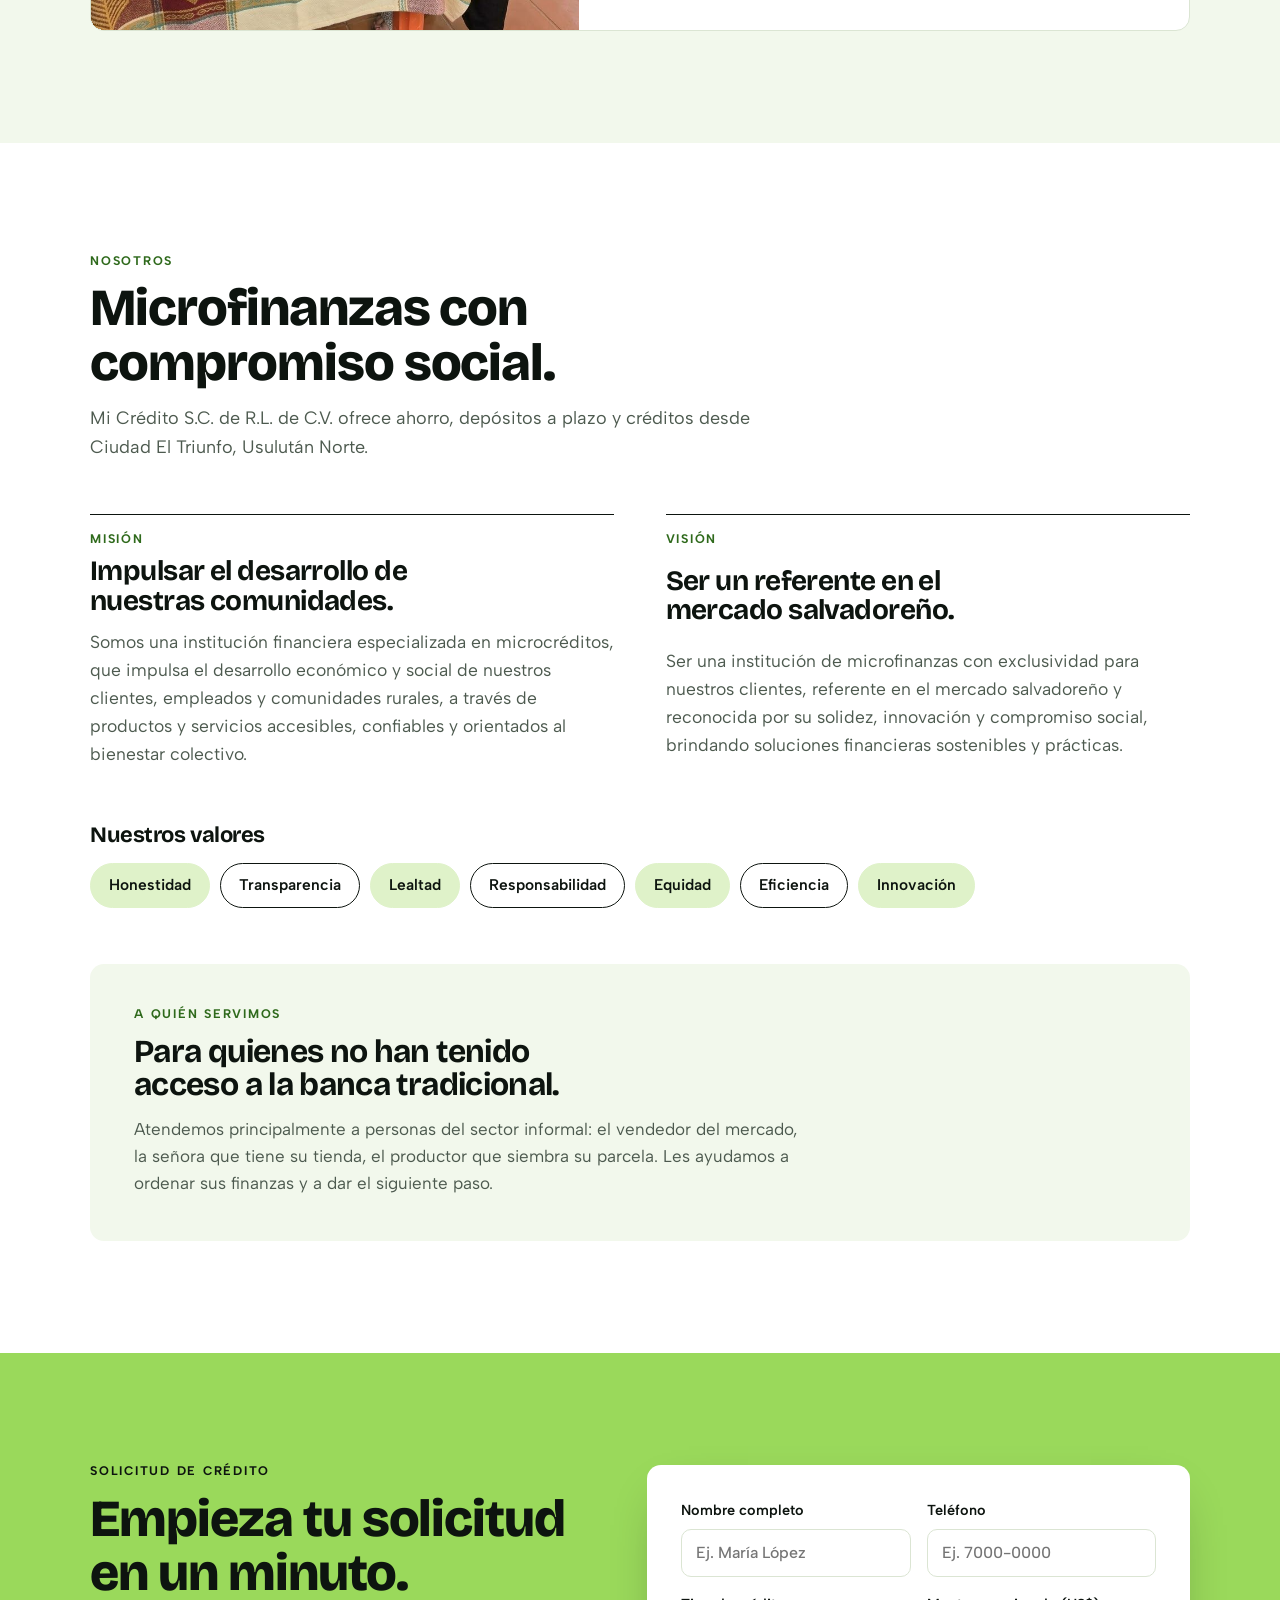
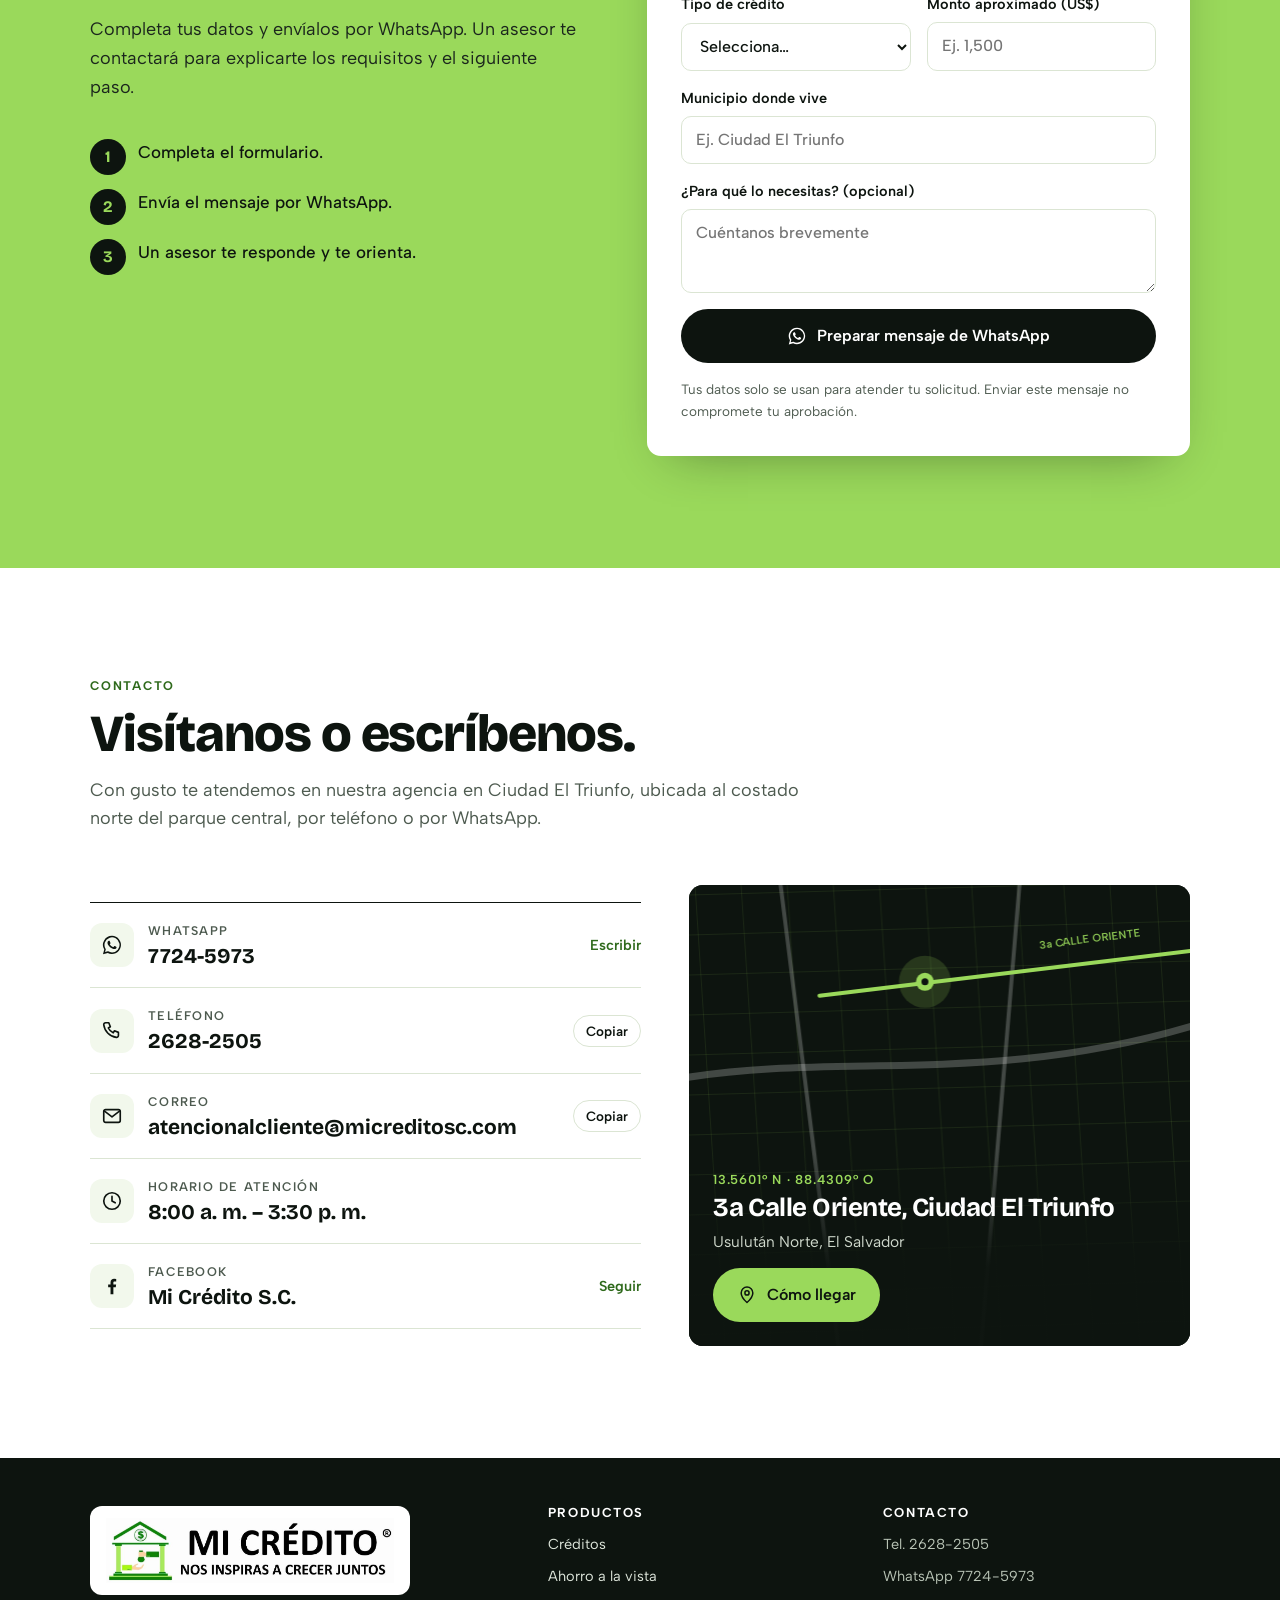
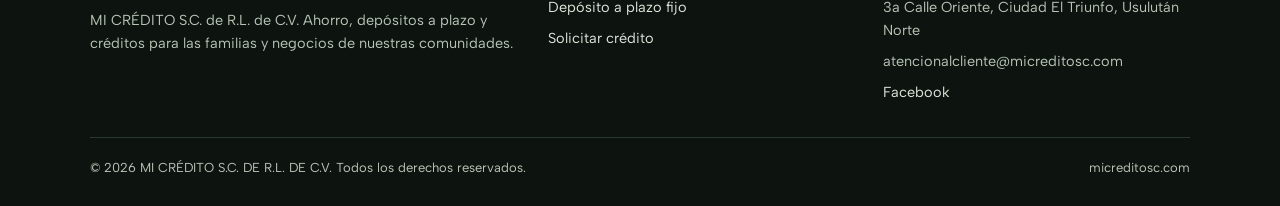
==== commit 4476b8df: "Fotos sin bandas oscuras, imágenes de ahorro, alcancía feliz animada y dos diapositivas nuevas Co-Au" ====
--- a/index.html
+++ b/index.html
@@ -83,7 +83,7 @@
 }
 
 /* Héroe */
-.hero{display:grid;grid-template-columns:minmax(0,1fr) minmax(0,1.15fr);background:var(--ink);color:#fff}
+.hero{display:grid;grid-template-columns:minmax(0,1.1fr) minmax(0,.9fr);background:var(--ink);color:#fff}
 .hero-copy{padding:clamp(40px,7vw,96px) var(--gutter) clamp(40px,6vw,80px);display:flex;flex-direction:column;justify-content:center;gap:24px;max-width:640px;margin-left:auto;width:100%}
 .hero .hero-title{font-size:clamp(38px,5vw,68px);font-weight:800;line-height:1.05;letter-spacing:-.02em;text-wrap:balance;margin:0}
 .hero .hero-title em{font-style:normal;color:var(--leaf)}
@@ -99,11 +99,10 @@
 .hero .lead{margin:0;font-size:clamp(17px,1.5vw,20px);color:#d6ded3;max-width:34em}
 .hero .actions{display:flex;flex-wrap:wrap;gap:12px;margin-top:4px}
 .hero .actions .btn-ghost{color:#fff}
-.hero-photo{position:relative;min-height:460px;overflow:hidden;background:var(--ink)}
+.hero-photo{position:relative;min-height:clamp(540px,46vw,680px);overflow:hidden;background:var(--ink)}
 .hero-slide{position:absolute;inset:0;opacity:0;transition:opacity 1.1s ease}
 .hero-slide.is-active{opacity:1}
-.hero-slide::before{content:"";position:absolute;inset:-30px;background:var(--bg) center/cover no-repeat;filter:blur(22px) brightness(.55);transform:scale(1.05)}
-.hero-slide img{position:absolute;inset:0;width:100%;height:100%!important;object-fit:contain}
+.hero-slide img{position:absolute;inset:0;width:100%;height:100%!important;object-fit:cover;object-position:var(--pos,50% 50%);transform-origin:var(--pos,50% 50%)}
 .hero-slide.is-active img{animation:kenburns 7s ease-out both}
 @keyframes kenburns{from{transform:scale(1.04)}to{transform:scale(1)}}
 .hero-photo figcaption{position:absolute;left:16px;bottom:16px;background:rgba(13,20,15,.78);color:#fff;font-size:13px;padding:7px 12px;border-radius:999px}
@@ -162,17 +161,25 @@
 .savings{background:var(--mist)}
 .save-grid{display:grid;grid-template-columns:repeat(2,minmax(0,1fr));gap:20px}
 .save-card{background:var(--paper);border:1px solid var(--line);border-radius:var(--r);overflow:hidden;display:flex;flex-direction:column}
-.dpf-photo{position:relative;overflow:hidden}
-.coin-drop{position:absolute;width:44px;height:220px;overflow:hidden;transform-origin:50% 100%;pointer-events:none;display:none}
-.coin-drop.is-ready{display:block}
-.coin{position:absolute;left:50%;bottom:0;width:30px;height:30px;margin-left:-15px;border-radius:50%;background:radial-gradient(circle at 35% 30%,#fff3b0 0 12%,#f2c94c 30%,#c9971c 72%,#9a6f0c 100%);box-shadow:inset 0 0 0 2px rgba(255,236,160,.85),inset 0 0 0 4px rgba(150,105,10,.45),0 3px 6px rgba(0,0,0,.25);transform:translateY(-230px);opacity:0;animation:coindrop 4.2s cubic-bezier(.55,0,.75,.4) infinite}
+.dpf-photo{position:relative;overflow:hidden;margin:0;min-height:360px;display:grid;place-items:center;background:radial-gradient(120% 90% at 50% 35%,#ffffff 0,#fbf4f2 45%,#eef6e6 100%)}
+.piggy{position:relative;width:min(56%,310px);padding-top:120px}
+.piggy::after{content:"";position:absolute;left:14%;right:14%;bottom:-10px;height:22px;border-radius:50%;background:radial-gradient(closest-side,rgba(120,60,70,.22),rgba(120,60,70,0));animation:shadowpulse 1.4s ease-out 1.68s infinite}
+.piggy-img{display:block;width:100%;height:auto;transform-origin:50% 100%;animation:piggyjoy 1.4s ease-out 1.68s infinite;position:relative;z-index:1}
+.coin-drop{position:absolute;left:50%;top:0;width:44px;margin-left:-22px;height:calc(120px + 2.6%);overflow:hidden;pointer-events:none;z-index:2}
+.coin{position:absolute;left:50%;bottom:0;width:30px;height:30px;margin-left:-15px;border-radius:50%;background:radial-gradient(circle at 35% 30%,#fff3b0 0 12%,#f2c94c 30%,#c9971c 72%,#9a6f0c 100%);box-shadow:inset 0 0 0 2px rgba(255,236,160,.85),0 2px 4px rgba(0,0,0,.18);opacity:0;animation:coindrop 4.2s cubic-bezier(.45,0,.75,.4) infinite}
+.coin::after{content:"$";position:absolute;inset:0;display:grid;place-items:center;font:800 16px/1 var(--display);color:#9a6f0c}
 .coin:nth-child(2){animation-delay:1.4s}
 .coin:nth-child(3){animation-delay:2.8s}
-@keyframes coindrop{0%{transform:translateY(-230px) rotate(0);opacity:0}8%{opacity:1}40%{transform:translateY(-6px) rotate(160deg);opacity:1}52%{transform:translateY(34px) rotate(200deg);opacity:1}53%,100%{transform:translateY(34px);opacity:0}}
-@media (prefers-reduced-motion:reduce){.coin-drop{display:none!important}}
+@keyframes coindrop{0%{transform:translateY(-130px) rotate(-20deg);opacity:0}8%{opacity:1}38%{transform:translateY(-4px) rotate(0);opacity:1}40%{transform:translateY(34px);opacity:1}41%,100%{transform:translateY(34px);opacity:0}}
+@keyframes piggyjoy{0%{transform:none}8%{transform:scale(1.05,.93)}20%{transform:scale(.97,1.05) translateY(-14px) rotate(-4deg)}32%{transform:scale(1.01,.99) translateY(0) rotate(3deg)}44%{transform:rotate(-1.5deg)}56%,100%{transform:none}}
+@keyframes shadowpulse{0%,100%{transform:none;opacity:1}20%{transform:scaleX(.85);opacity:.7}32%{transform:none;opacity:1}}
+.spark{position:absolute;width:24px;height:24px;filter:drop-shadow(0 0 4px rgba(242,201,76,.7));z-index:3;opacity:0;background:#f2c94c;clip-path:polygon(50% 0,61% 39%,100% 50%,61% 61%,50% 100%,39% 61%,0 50%,39% 39%);animation:sparkle 1.4s ease-out 1.68s infinite}
+.sp1{left:30%;top:calc(120px - 6px)}
+.sp2{left:64%;top:calc(120px - 18px);width:18px;height:18px;animation-delay:1.78s;background:var(--leaf)}
+.sp3{left:42%;top:calc(120px - 30px);width:14px;height:14px;animation-delay:1.86s}
+@keyframes sparkle{0%{opacity:0;transform:scale(.2) rotate(0)}12%{opacity:1;transform:scale(1.1) rotate(25deg)}36%{opacity:0;transform:scale(.6) translateY(-14px) rotate(60deg)}100%{opacity:0}}
+@media (prefers-reduced-motion:reduce){.coin-drop,.spark{display:none!important}.piggy-img,.piggy::after{animation:none}}
 .dpf-banner{display:grid;grid-template-columns:minmax(0,1fr) minmax(0,1.1fr);background:var(--ink);color:#fff;border-radius:var(--r);overflow:hidden;margin-bottom:20px}
-.dpf-photo{margin:0;background:#2a2320}
-.dpf-photo img{width:100%;height:100%!important;object-fit:cover;object-position:50% 100%;display:block}
 .dpf-body .eyebrow{color:var(--leaf)}
 .dpf-body{padding:clamp(26px,4vw,48px);display:grid;gap:18px;align-content:center}
 .dpf-body h3{font-size:clamp(24px,2.6vw,34px);font-weight:800;color:#fff}
@@ -183,9 +190,9 @@
 .dpf-terms span{border:1.5px solid rgba(154,217,91,.55);color:#fff;border-radius:999px;padding:8px 16px;font-weight:600;font-size:15px;font-variant-numeric:tabular-nums}
 .dpf-note{color:#cfd8cc;font-size:15.5px;max-width:34em}
 .dpf-body .btn{justify-self:start}
-@media (max-width:800px){.dpf-banner{grid-template-columns:1fr}.dpf-photo img{height:auto!important}}
+@media (max-width:800px){.dpf-banner{grid-template-columns:1fr}.dpf-photo{min-height:320px}.piggy{width:min(56%,240px);padding-top:100px}.coin-drop{height:calc(100px + 2.6%)}.sp1{top:94px}.sp2{top:82px}.sp3{top:70px}}
 .save-photos{display:grid}
-.save-photos img{width:100%;height:auto;display:block}
+.save-photos img{width:100%;height:auto;aspect-ratio:3/2;object-fit:cover;display:block}
 .facts.facts-3{grid-template-columns:repeat(3,minmax(0,1fr))}
 @media (max-width:480px){.facts-3 .fact dd{font-size:18px}.facts-3 .fact+.fact{padding-left:10px}}
 .facts-3 .fact dd{font-size:22px}
@@ -234,9 +241,11 @@
 .offer-list{display:grid;gap:clamp(18px,2.4vw,28px);list-style:none;margin:0;padding:0}
 .offer{display:grid;grid-template-columns:minmax(0,1.05fr) minmax(0,1fr);background:var(--paper);border-radius:var(--r);overflow:hidden;border:1px solid var(--line)}
 .offer:nth-child(even) .offer-photo{order:2}
-.offer-photo{margin:0;min-height:440px;position:relative;overflow:hidden;background:var(--ink)}
-.offer-photo::before{content:"";position:absolute;inset:-30px;background:var(--bg) center/cover no-repeat;filter:blur(20px) brightness(.6);transform:scale(1.05)}
-.offer-photo img{position:absolute;inset:0;width:100%;height:100%!important;object-fit:contain}
+.offer.is-tall{grid-template-columns:minmax(0,.8fr) minmax(0,1fr)}
+.offer-photo{margin:0;position:relative;overflow:hidden;background:var(--mist);min-height:100%}
+.offer-photo img{display:block;width:100%;height:100%!important;aspect-ratio:4/3;object-fit:cover;object-position:var(--pos,50% 50%)}
+.offer.is-tall .offer-photo img{aspect-ratio:4/5}
+.offer.is-square .offer-photo img{aspect-ratio:1/1}
 .offer-tag{justify-self:start;background:var(--leaf-soft);color:var(--ink);font-weight:700;font-size:15px;padding:6px 14px;border-radius:999px}
 .offer-body{padding:clamp(24px,3.5vw,44px);display:grid;gap:14px;align-content:center}
 .offer-body h3{font-size:clamp(24px,2.6vw,34px);font-weight:800}
@@ -245,9 +254,8 @@
 @media (max-width:760px){
   .offer{grid-template-columns:1fr}
   .offer:nth-child(even) .offer-photo{order:0}
-  .offer-photo{min-height:0}
-  .offer-photo::before{display:none}
-  .offer-photo img{position:static;height:auto!important;object-fit:initial}
+  .offer.is-tall{grid-template-columns:1fr}
+  .offer-photo img,.offer.is-tall .offer-photo img,.offer.is-square .offer-photo img{height:auto!important;aspect-ratio:auto}
 }
 
 /* Nosotros */
@@ -424,15 +432,35 @@
             <a class="btn btn-ghost" href="https://wa.me/50377245973" target="_blank" rel="noopener"><svg aria-hidden="true"><use href="#i-wa"/></svg> Escríbenos</a>
           </div>
         </div>
-      </div>
-      <div class="hero-dots" role="group" aria-label="Diapositivas"><button type="button" class="hero-dot is-active" data-go="0" aria-label="Ver diapositiva 1 de 5" aria-current="true"></button><button type="button" class="hero-dot" data-go="1" aria-label="Ver diapositiva 2 de 5"></button><button type="button" class="hero-dot" data-go="2" aria-label="Ver diapositiva 3 de 5"></button><button type="button" class="hero-dot" data-go="3" aria-label="Ver diapositiva 4 de 5"></button><button type="button" class="hero-dot" data-go="4" aria-label="Ver diapositiva 5 de 5"></button></div>
+        <div class="hero-text" data-slide="5" aria-hidden="true">
+          <span class="eyebrow">Crédito para comerciantes</span>
+          <h2 class="hero-title">Capital para que <em>tu venta no pare</em>.</h2>
+          <p class="lead">Financiamiento para comprar tus insumos y vender más cada día.</p>
+          <div class="actions">
+            <a class="btn btn-leaf" href="https://wa.me/50377245973?text=Hola%2C%20Mi%20Cr%C3%A9dito.%20Quiero%20informaci%C3%B3n%20sobre%20el%20cr%C3%A9dito%20de%20comerciantes." target="_blank" rel="noopener">Solicitar información <svg aria-hidden="true"><use href="#i-arrow"/></svg></a>
+            <a class="btn btn-ghost" href="https://wa.me/50377245973" target="_blank" rel="noopener"><svg aria-hidden="true"><use href="#i-wa"/></svg> Escríbenos</a>
+          </div>
+        </div>
+        <div class="hero-text" data-slide="6" aria-hidden="true">
+          <span class="eyebrow">Capital de trabajo</span>
+          <h2 class="hero-title">Una respuesta rápida para que <em>no pierdas ventas</em>.</h2>
+          <p class="lead">Compra tus insumos por mayor y mantén tu negocio abastecido.</p>
+          <div class="actions">
+            <a class="btn btn-leaf" href="https://wa.me/50377245973?text=Hola%2C%20Mi%20Cr%C3%A9dito.%20Quiero%20informaci%C3%B3n%20sobre%20el%20cr%C3%A9dito%20de%20capital%20de%20trabajo." target="_blank" rel="noopener">Solicitar información <svg aria-hidden="true"><use href="#i-arrow"/></svg></a>
+            <a class="btn btn-ghost" href="https://wa.me/50377245973" target="_blank" rel="noopener"><svg aria-hidden="true"><use href="#i-wa"/></svg> Escríbenos</a>
+          </div>
+        </div>
+      </div>
+      <div class="hero-dots" role="group" aria-label="Diapositivas"><button type="button" class="hero-dot is-active" data-go="0" aria-label="Ver diapositiva 1 de 7" aria-current="true"></button><button type="button" class="hero-dot" data-go="1" aria-label="Ver diapositiva 2 de 7"></button><button type="button" class="hero-dot" data-go="2" aria-label="Ver diapositiva 3 de 7"></button><button type="button" class="hero-dot" data-go="3" aria-label="Ver diapositiva 4 de 7"></button><button type="button" class="hero-dot" data-go="4" aria-label="Ver diapositiva 5 de 7"></button><button type="button" class="hero-dot" data-go="5" aria-label="Ver diapositiva 6 de 7"></button><button type="button" class="hero-dot" data-go="6" aria-label="Ver diapositiva 7 de 7"></button></div>
     </div>
     <figure class="hero-photo" style="margin:0">
-      <div class="hero-slide is-active" data-slide="0" style="--bg:url(img/cliente-carreta-retrato.jpg)"><img src="img/cliente-carreta-retrato.jpg" fetchpriority="high" alt="Cliente de Mi Crédito junto a su yunta de bueyes y su carreta" width="896" height="1195"></div>
-      <div class="hero-slide" data-slide="1" data-bg="img/cliente-milpa.jpg" aria-hidden="true"><img data-src="img/cliente-milpa.jpg" alt="Clienta de Mi Crédito en su milpa" width="800" height="1200"></div>
-      <div class="hero-slide" data-slide="2" data-bg="img/cliente-tienda.jpg" aria-hidden="true"><img data-src="img/cliente-tienda.jpg" alt="Clienta de Mi Crédito en su tienda" width="1200" height="800"></div>
-      <div class="hero-slide" data-slide="3" data-bg="img/cliente-costureria.jpg" aria-hidden="true"><img data-src="img/cliente-costureria.jpg" alt="Clienta de Mi Crédito en su taller de costura" width="1200" height="800"></div>
-      <div class="hero-slide" data-slide="4" data-bg="img/cliente-panaderia.jpg" aria-hidden="true"><img data-src="img/cliente-panaderia.jpg" alt="Cliente de Mi Crédito con pan recién horneado" width="800" height="1200"></div>
+      <div class="hero-slide is-active" data-slide="0" style="--pos:50% 62%"><img src="img/cliente-carreta-retrato.jpg" fetchpriority="high" alt="Cliente de Mi Crédito junto a su yunta de bueyes y su carreta" width="896" height="1195"></div>
+      <div class="hero-slide" data-slide="1" style="--pos:38% 68%" aria-hidden="true"><img data-src="img/cliente-milpa.jpg" alt="Clienta de Mi Crédito en su milpa" width="800" height="1200"></div>
+      <div class="hero-slide" data-slide="2" style="--pos:38% 50%" aria-hidden="true"><img data-src="img/cliente-tienda.jpg" alt="Clienta de Mi Crédito en su tienda" width="1200" height="800"></div>
+      <div class="hero-slide" data-slide="3" style="--pos:72% 50%" aria-hidden="true"><img data-src="img/cliente-costureria.jpg" alt="Clienta de Mi Crédito en su taller de costura" width="1200" height="800"></div>
+      <div class="hero-slide" data-slide="4" style="--pos:50% 42%" aria-hidden="true"><img data-src="img/cliente-panaderia.jpg" alt="Cliente de Mi Crédito con pan recién horneado" width="800" height="1200"></div>
+      <div class="hero-slide" data-slide="5" style="--pos:50% 50%" aria-hidden="true"><img data-src="img/cliente-tamales.jpg" alt="Clienta de Mi Crédito preparando tamales" width="896" height="1080"></div>
+      <div class="hero-slide" data-slide="6" style="--pos:50% 74%" aria-hidden="true"><img data-src="img/cliente-venta.jpg" alt="Clienta de Mi Crédito con su venta de elotes" width="800" height="1200"></div>
       <figcaption>Clientes de Mi Crédito</figcaption>
     </figure>
   </section>
@@ -521,7 +549,13 @@
         <p>Dos formas de ahorrar: una para tener tu dinero disponible cuando lo necesites y otra para hacerlo rendir más a un plazo fijo.</p>
       </div>
       <article class="dpf-banner" aria-labelledby="dpf-title">
-        <figure class="dpf-photo"><img src="img/alcancia-barro.jpg" alt="Alcancía de barro en forma de cerdito" width="1600" height="1427"><div class="coin-drop" aria-hidden="true"><span class="coin"></span><span class="coin"></span><span class="coin"></span></div></figure>
+        <figure class="dpf-photo">
+          <div class="piggy">
+            <div class="coin-drop" aria-hidden="true"><span class="coin"></span><span class="coin"></span><span class="coin"></span></div>
+            <img class="piggy-img" src="img/alcancia-rosa.webp" alt="Alcancía rosada en forma de cerdito" width="545" height="544" loading="lazy">
+            <span class="spark sp1" aria-hidden="true"></span><span class="spark sp2" aria-hidden="true"></span><span class="spark sp3" aria-hidden="true"></span>
+          </div>
+        </figure>
         <div class="dpf-body">
           <span class="eyebrow">Depósito a plazo fijo</span>
           <h3 id="dpf-title">Pon a trabajar tu dinero con una tasa de alto rendimiento.</h3>
@@ -536,7 +570,7 @@
       <div class="save-grid">
         <article class="save-card">
           <div class="save-photos">
-            <img src="img/cliente-tamales.jpg" alt="Clienta de Mi Crédito preparando tamales" width="896" height="1080">
+            <img src="img/ahorro-vista.jpg" alt="Mano guardando billetes en un frasco de ahorro" width="1200" height="800" loading="lazy">
           </div>
           <div class="save-body">
             <span class="eyebrow">Cuenta de ahorro a la vista</span>
@@ -551,7 +585,7 @@
         </article>
         <article class="save-card">
           <div class="save-photos">
-            <img src="img/cliente-ganadero.jpg" alt="Cliente ganadero de Mi Crédito con su vaca y su ternero" width="960" height="1280">
+            <img src="img/ahorro-plazo-fijo.jpg" alt="Planta que crece entre monedas apiladas" width="1200" height="800" loading="lazy">
           </div>
           <div class="save-body">
             <span class="eyebrow">Depósito a plazo fijo</span>
@@ -594,23 +628,23 @@
       </div>
       <ul class="offer-list">
         <li class="offer">
-          <figure class="offer-photo" style="--bg:url(img/cliente-tienda.jpg)"><img src="img/cliente-tienda.jpg" alt="Cliente de Mi Crédito" width="1200" height="800" loading="lazy"></figure>
+          <figure class="offer-photo" style="--pos:40% 50%"><img src="img/cliente-tienda.jpg" alt="Cliente de Mi Crédito" width="1200" height="800" loading="lazy"></figure>
           <div class="offer-body">
             <h3>Crédito para comercio</h3>
             <p>Capital de trabajo para surtir tu negocio: compra más mercadería, amplía tu inventario y aprovecha las temporadas de mayor venta.</p>
             <a class="btn btn-leaf" href="https://wa.me/50377245973?text=Hola%2C%20Mi%20Cr%C3%A9dito.%20Quiero%20informaci%C3%B3n%20sobre%20el%20cr%C3%A9dito%20de%20comercio." target="_blank" rel="noopener">Solicitar información <svg aria-hidden="true"><use href="#i-arrow"/></svg></a>
           </div>
         </li>
-        <li class="offer">
-          <figure class="offer-photo" style="--bg:url(img/cliente-milpa.jpg)"><img src="img/cliente-milpa.jpg" alt="Cliente de Mi Crédito" width="800" height="1200" loading="lazy"></figure>
+        <li class="offer is-tall">
+          <figure class="offer-photo" style="--pos:50% 55%"><img src="img/cliente-ganadero.jpg" alt="Cliente de Mi Crédito" width="960" height="1280" loading="lazy"></figure>
           <div class="offer-body">
             <h3>Crédito agropecuario</h3>
             <p>Financiamiento para la siembra y la cosecha: semillas, fertilizantes, insumos y el cuidado de tu ganado, en los tiempos que el campo necesita.</p>
             <a class="btn btn-leaf" href="https://wa.me/50377245973?text=Hola%2C%20Mi%20Cr%C3%A9dito.%20Quiero%20informaci%C3%B3n%20sobre%20el%20cr%C3%A9dito%20de%20agropecuario." target="_blank" rel="noopener">Solicitar información <svg aria-hidden="true"><use href="#i-arrow"/></svg></a>
           </div>
         </li>
-        <li class="offer">
-          <figure class="offer-photo" style="--bg:url(img/cliente-carpinteria.jpg)"><img src="img/cliente-carpinteria.jpg" alt="Cliente de Mi Crédito" width="1200" height="1200" loading="lazy"></figure>
+        <li class="offer is-square">
+          <figure class="offer-photo" style="--pos:50% 50%"><img src="img/cliente-carpinteria.jpg" alt="Cliente de Mi Crédito" width="1200" height="1200" loading="lazy"></figure>
           <div class="offer-body">
             <h3>Crédito para industria</h3>
             <p>Te ayudamos a equipar tu taller: maquinaria, herramientas y materia prima para producir más y aceptar pedidos más grandes.</p>
@@ -618,23 +652,23 @@
           </div>
         </li>
         <li class="offer">
-          <figure class="offer-photo" style="--bg:url(img/cliente-unas.jpg)"><img src="img/cliente-unas.jpg" alt="Cliente de Mi Crédito" width="1200" height="800" loading="lazy"></figure>
+          <figure class="offer-photo" style="--pos:45% 50%"><img src="img/cliente-unas.jpg" alt="Cliente de Mi Crédito" width="1200" height="800" loading="lazy"></figure>
           <div class="offer-body">
             <h3>Crédito para servicios</h3>
             <p>Para quien atiende clientes todos los días: equipo, mobiliario y productos para mejorar tu servicio y atender a más personas.</p>
             <a class="btn btn-leaf" href="https://wa.me/50377245973?text=Hola%2C%20Mi%20Cr%C3%A9dito.%20Quiero%20informaci%C3%B3n%20sobre%20el%20cr%C3%A9dito%20de%20servicios." target="_blank" rel="noopener">Solicitar información <svg aria-hidden="true"><use href="#i-arrow"/></svg></a>
           </div>
         </li>
-        <li class="offer">
-          <figure class="offer-photo" style="--bg:url(img/cliente-mototaxi.jpg)"><img src="img/cliente-mototaxi.jpg" alt="Cliente de Mi Crédito" width="800" height="1200" loading="lazy"></figure>
+        <li class="offer is-tall">
+          <figure class="offer-photo" style="--pos:50% 72%"><img src="img/cliente-mototaxi.jpg" alt="Cliente de Mi Crédito" width="800" height="1200" loading="lazy"></figure>
           <div class="offer-body">
             <h3>Crédito para transporte</h3>
             <p>Financiamiento para trabajar con tu propio vehículo: compra, reparación, llantas y repuestos para no detener tu trabajo.</p>
             <a class="btn btn-leaf" href="https://wa.me/50377245973?text=Hola%2C%20Mi%20Cr%C3%A9dito.%20Quiero%20informaci%C3%B3n%20sobre%20el%20cr%C3%A9dito%20de%20transporte." target="_blank" rel="noopener">Solicitar información <svg aria-hidden="true"><use href="#i-arrow"/></svg></a>
           </div>
         </li>
-        <li class="offer">
-          <figure class="offer-photo" style="--bg:url(img/cliente-panaderia.jpg)"><img src="img/cliente-panaderia.jpg" alt="Cliente de Mi Crédito" width="800" height="1200" loading="lazy"></figure>
+        <li class="offer is-tall">
+          <figure class="offer-photo" style="--pos:50% 42%"><img src="img/cliente-panaderia.jpg" alt="Cliente de Mi Crédito" width="800" height="1200" loading="lazy"></figure>
           <div class="offer-body">
             <h3>Crédito para producción de alimentos</h3>
             <p>Hornos, equipo e insumos para producir más cada día y llevar tus productos a más clientes.</p>
@@ -642,7 +676,7 @@
           </div>
         </li>
         <li class="offer">
-          <figure class="offer-photo" style="--bg:url(img/cliente-costureria.jpg)"><img src="img/cliente-costureria.jpg" alt="Cliente de Mi Crédito" width="1200" height="800" loading="lazy"></figure>
+          <figure class="offer-photo" style="--pos:70% 50%"><img src="img/cliente-costureria.jpg" alt="Cliente de Mi Crédito" width="1200" height="800" loading="lazy"></figure>
           <div class="offer-body">
             <h3>Microcrédito multidestino</h3>
             <p class="offer-tag">Montos mínimos desde $100.00</p>
@@ -651,15 +685,15 @@
           </div>
         </li>
         <li class="offer">
-          <figure class="offer-photo" style="--bg:url(img/cliente-tortilleria.jpg)"><img src="img/cliente-tortilleria.jpg" alt="Cliente de Mi Crédito" width="1200" height="800" loading="lazy"></figure>
+          <figure class="offer-photo" style="--pos:50% 50%"><img src="img/cliente-tortilleria.jpg" alt="Cliente de Mi Crédito" width="1200" height="800" loading="lazy"></figure>
           <div class="offer-body">
             <h3>Capital de trabajo</h3>
             <p>El crédito que se ajusta a las necesidades de tu negocio: compra tus insumos por mayor y mantén tu negocio abastecido, permitiéndote incrementar tus ventas. Te damos una respuesta rápida para que no pierdas ventas.</p>
             <a class="btn btn-leaf" href="https://wa.me/50377245973?text=Hola%2C%20Mi%20Cr%C3%A9dito.%20Quiero%20informaci%C3%B3n%20sobre%20el%20cr%C3%A9dito%20de%20capital%20de%20trabajo." target="_blank" rel="noopener">Solicitar información <svg aria-hidden="true"><use href="#i-arrow"/></svg></a>
           </div>
         </li>
-        <li class="offer">
-          <figure class="offer-photo" style="--bg:url(img/cliente-comida.jpg)"><img src="img/cliente-comida.jpg" alt="Cliente de Mi Crédito" width="800" height="1200" loading="lazy"></figure>
+        <li class="offer is-tall">
+          <figure class="offer-photo" style="--pos:50% 45%"><img src="img/cliente-comida.jpg" alt="Cliente de Mi Crédito" width="800" height="1200" loading="lazy"></figure>
           <div class="offer-body">
             <h3>Crédito para emprender</h3>
             <p>¿Quieres iniciar o hacer crecer tu negocio? Financiamos capital de trabajo o inversión para lo que necesites, ya sea ampliar o abrir tu nuevo negocio.</p>
@@ -667,15 +701,15 @@
           </div>
         </li>
         <li class="offer">
-          <figure class="offer-photo" style="--bg:url(img/cliente-electronica.jpg)"><img src="img/cliente-electronica.jpg" alt="Cliente de Mi Crédito" width="1200" height="800" loading="lazy"></figure>
+          <figure class="offer-photo" style="--pos:40% 50%"><img src="img/cliente-electronica.jpg" alt="Cliente de Mi Crédito" width="1200" height="800" loading="lazy"></figure>
           <div class="offer-body">
             <h3>Crédito para talleres</h3>
             <p>Financiamientos para la adquisición de herramienta especializada y/o equipo de última generación para que tu taller cuente con la mejor tecnología.</p>
             <a class="btn btn-leaf" href="https://wa.me/50377245973?text=Hola%2C%20Mi%20Cr%C3%A9dito.%20Quiero%20informaci%C3%B3n%20sobre%20el%20cr%C3%A9dito%20de%20talleres." target="_blank" rel="noopener">Solicitar información <svg aria-hidden="true"><use href="#i-arrow"/></svg></a>
           </div>
         </li>
-        <li class="offer">
-          <figure class="offer-photo" style="--bg:url(img/cliente-venta.jpg)"><img src="img/cliente-venta.jpg" alt="Cliente de Mi Crédito" width="800" height="1200" loading="lazy"></figure>
+        <li class="offer is-tall">
+          <figure class="offer-photo" style="--pos:50% 50%"><img src="img/cliente-tamales.jpg" alt="Cliente de Mi Crédito" width="896" height="1080" loading="lazy"></figure>
           <div class="offer-body">
             <h3>Crédito para comerciantes</h3>
             <p>A ti que deseas emprender tu propio negocio, en Mi Crédito encuentras la oportunidad de financiamiento para obtener capital.</p>
@@ -933,16 +967,6 @@
     window.addEventListener('load',function(){for(var k=1;k<n;k++)load(k);});
     schedule();
   }
-  /* Monedas que caen en la alcancía */
-  var fig=document.querySelector('.dpf-photo'), drop=fig&&fig.querySelector('.coin-drop'), pic=fig&&fig.querySelector('img');
-  function placeCoins(){
-    if(!drop||!pic.naturalWidth)return;
-    var W=fig.clientWidth,H=fig.clientHeight,iw=pic.naturalWidth,ih=pic.naturalHeight;
-    var sc=Math.max(W/iw,H/ih), dw=iw*sc, dh=ih*sc, ox=(W-dw)*0.5, oy=(H-dh);
-    var x=ox+dw*0.51, y=oy+dh*0.315;
-    drop.style.left=(x-22)+'px'; drop.style.top=(y-220)+'px'; drop.style.transform='rotate(-14deg)'; drop.classList.add('is-ready');
-  }
-  if(pic){ if(pic.complete){placeCoins();} else {pic.addEventListener('load',placeCoins);} window.addEventListener('resize',placeCoins); }
   /* Conteo de la tasa */
   var cu=document.querySelector('.count-up');
   if(cu&&!reduce&&'IntersectionObserver' in window){
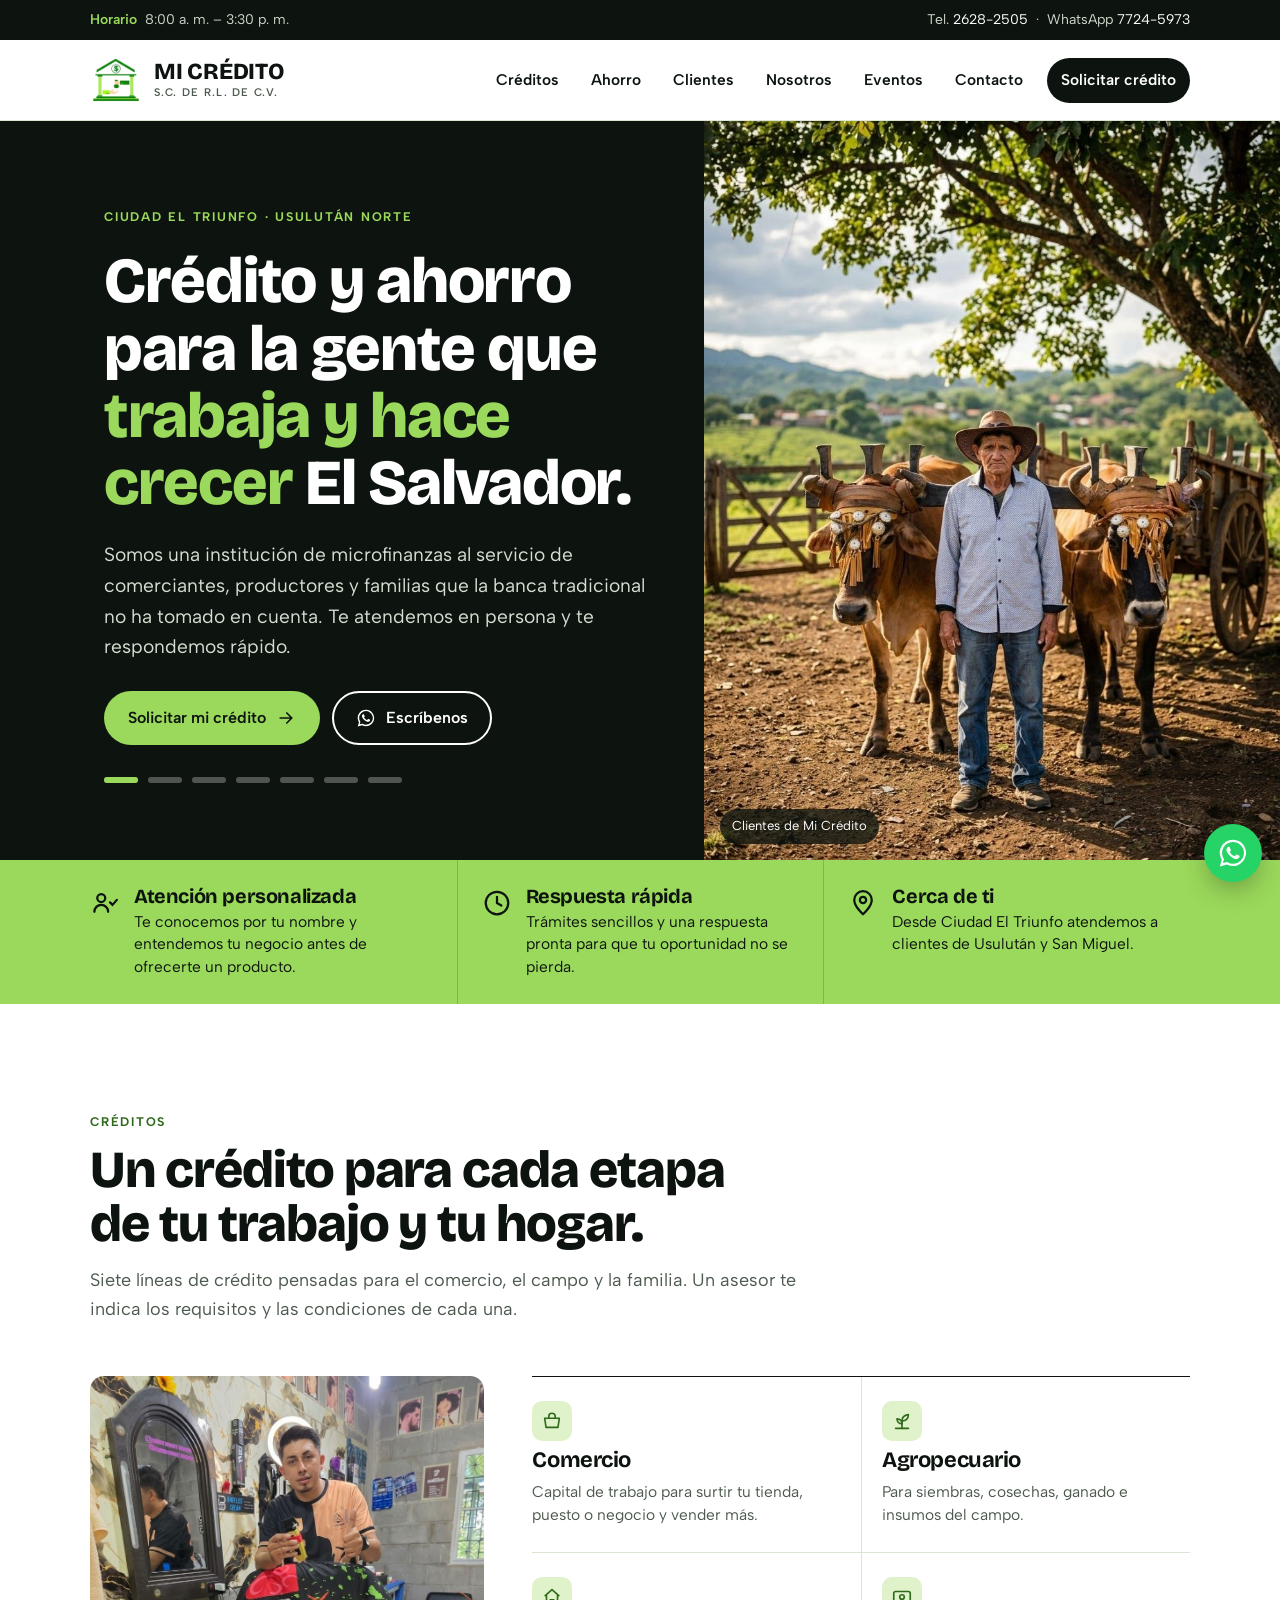
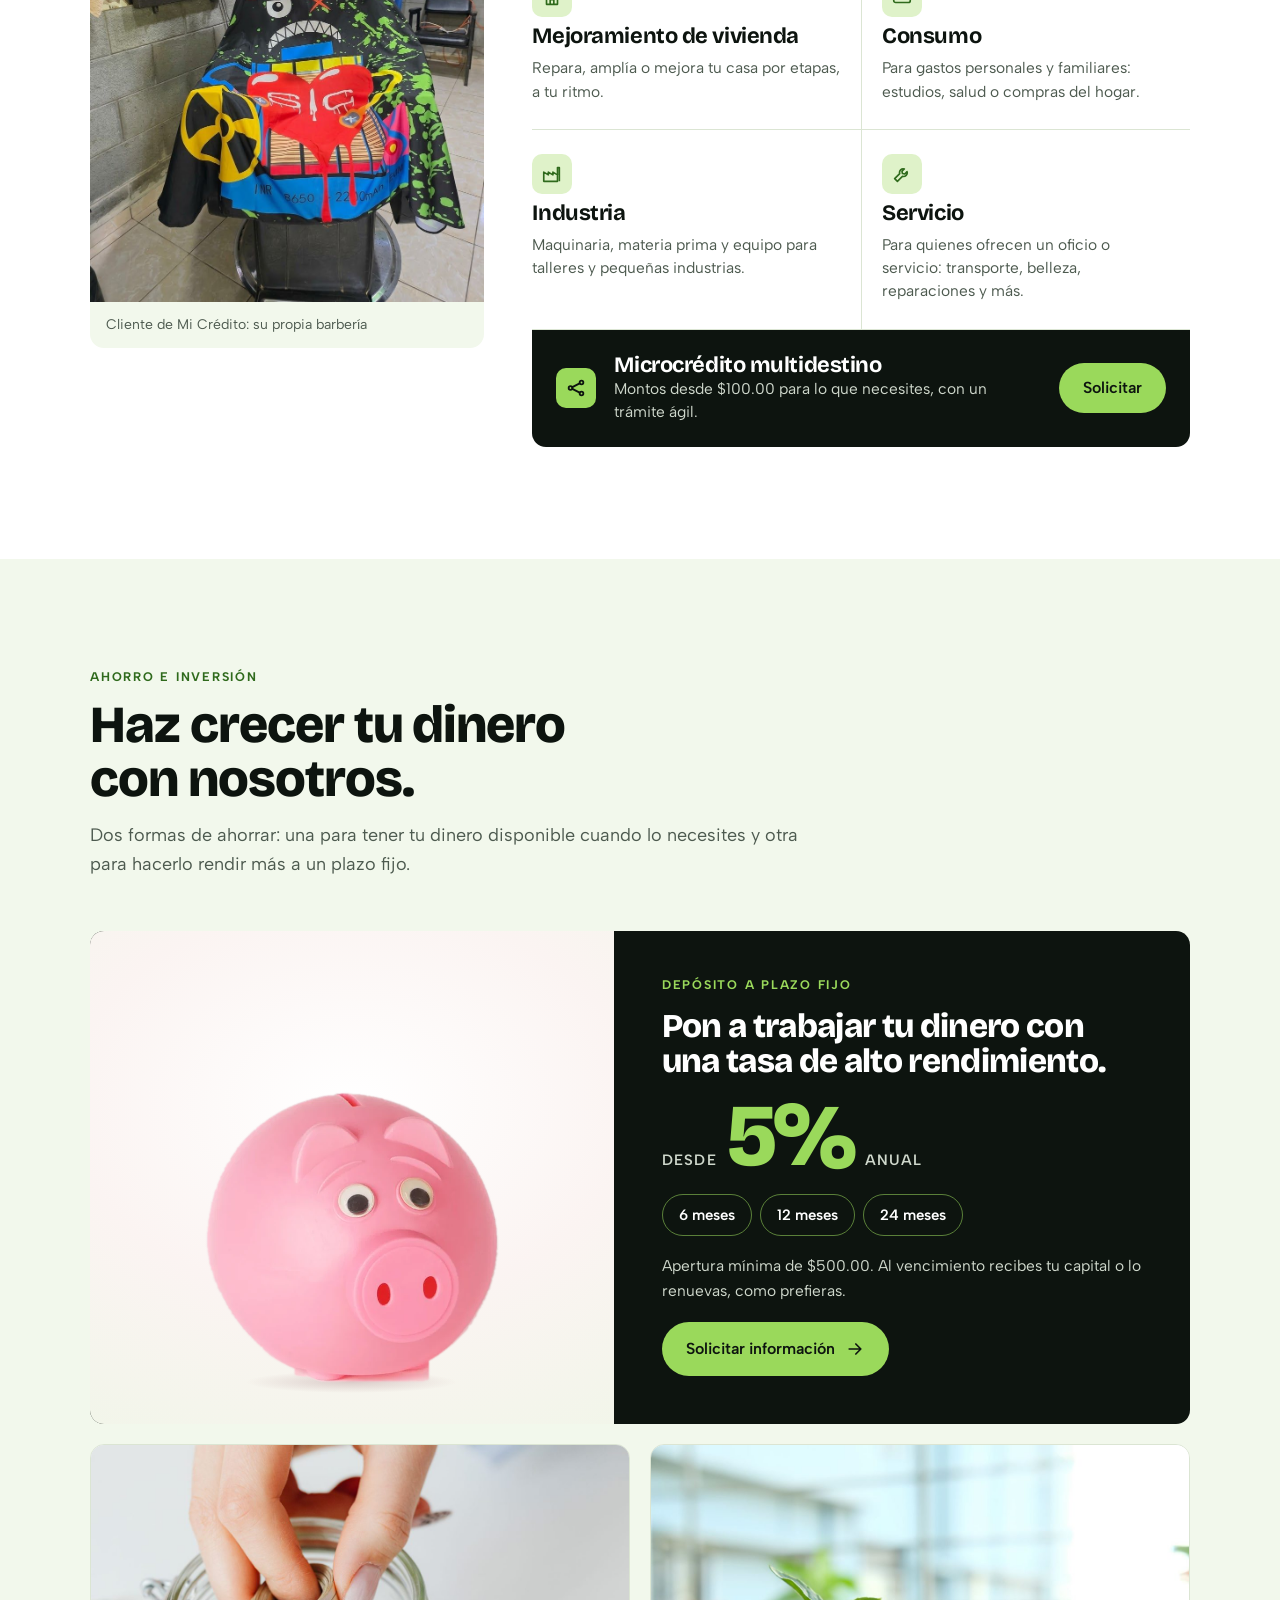
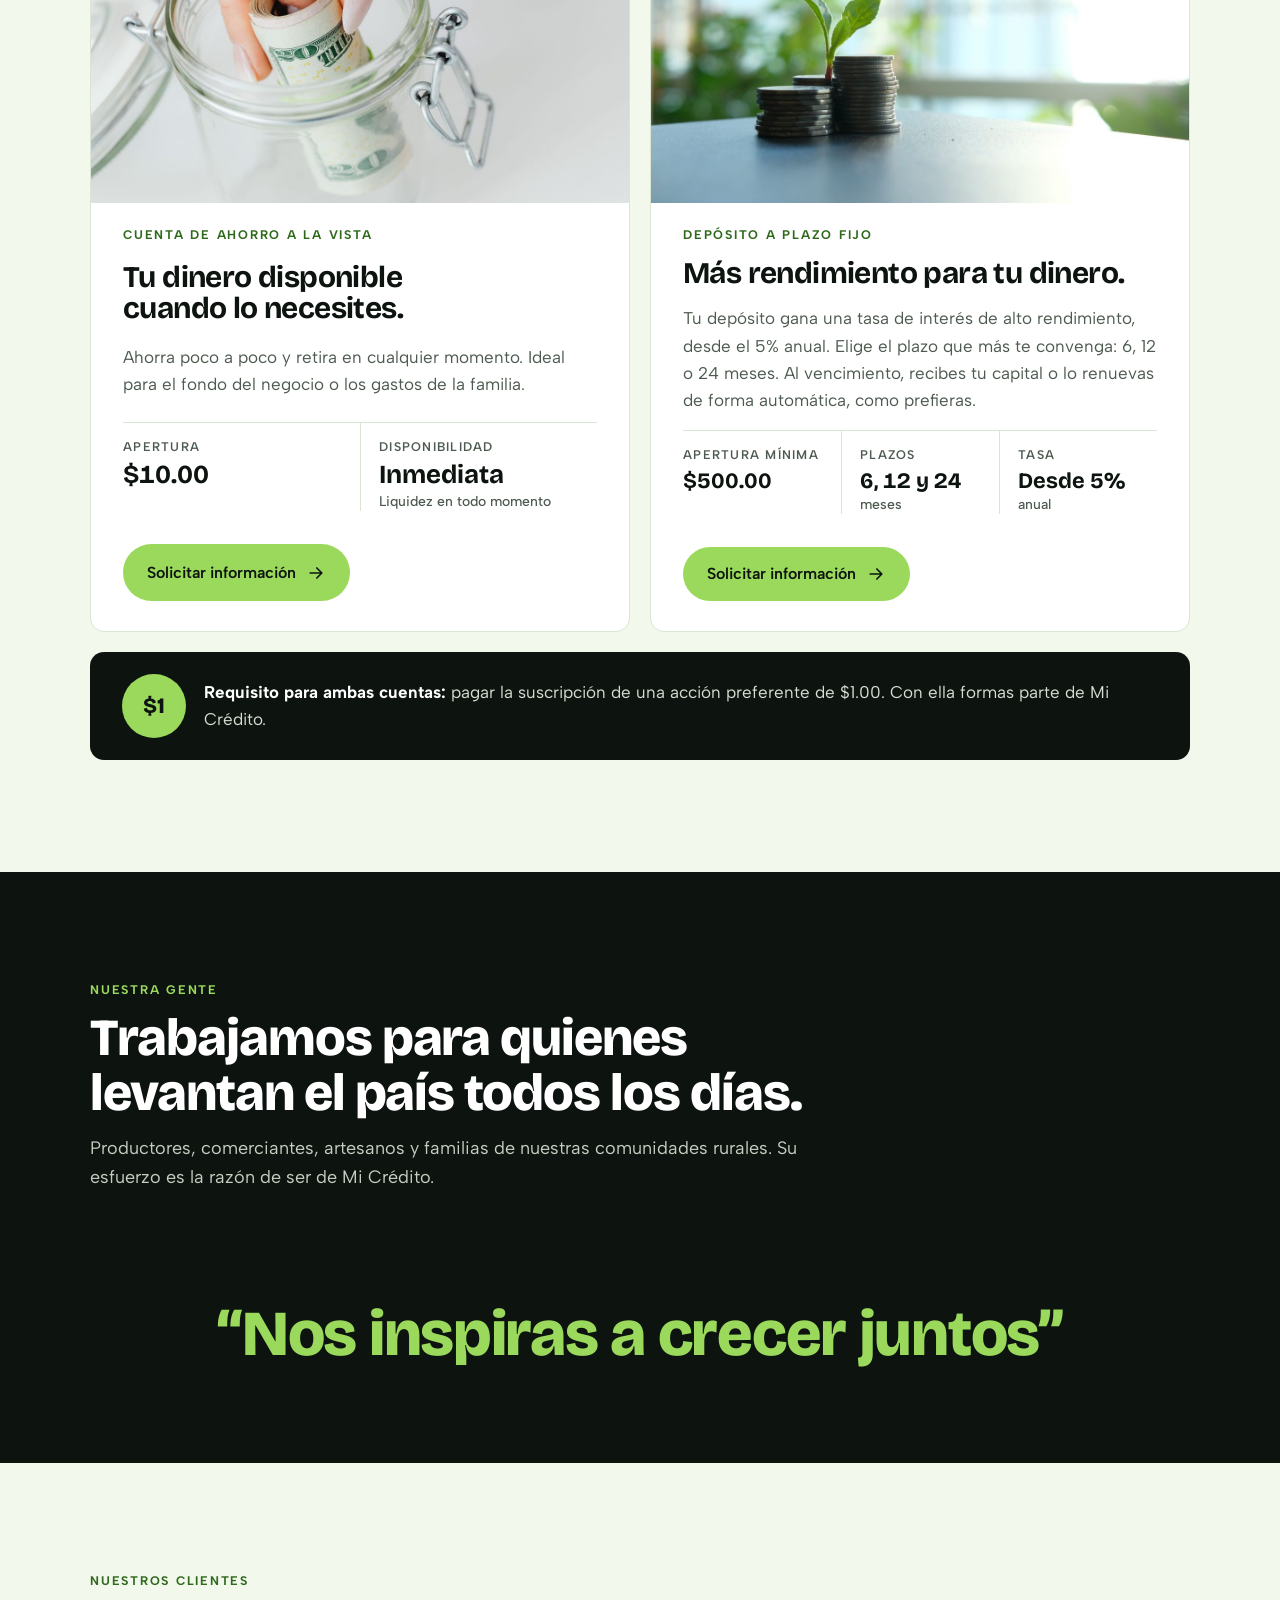
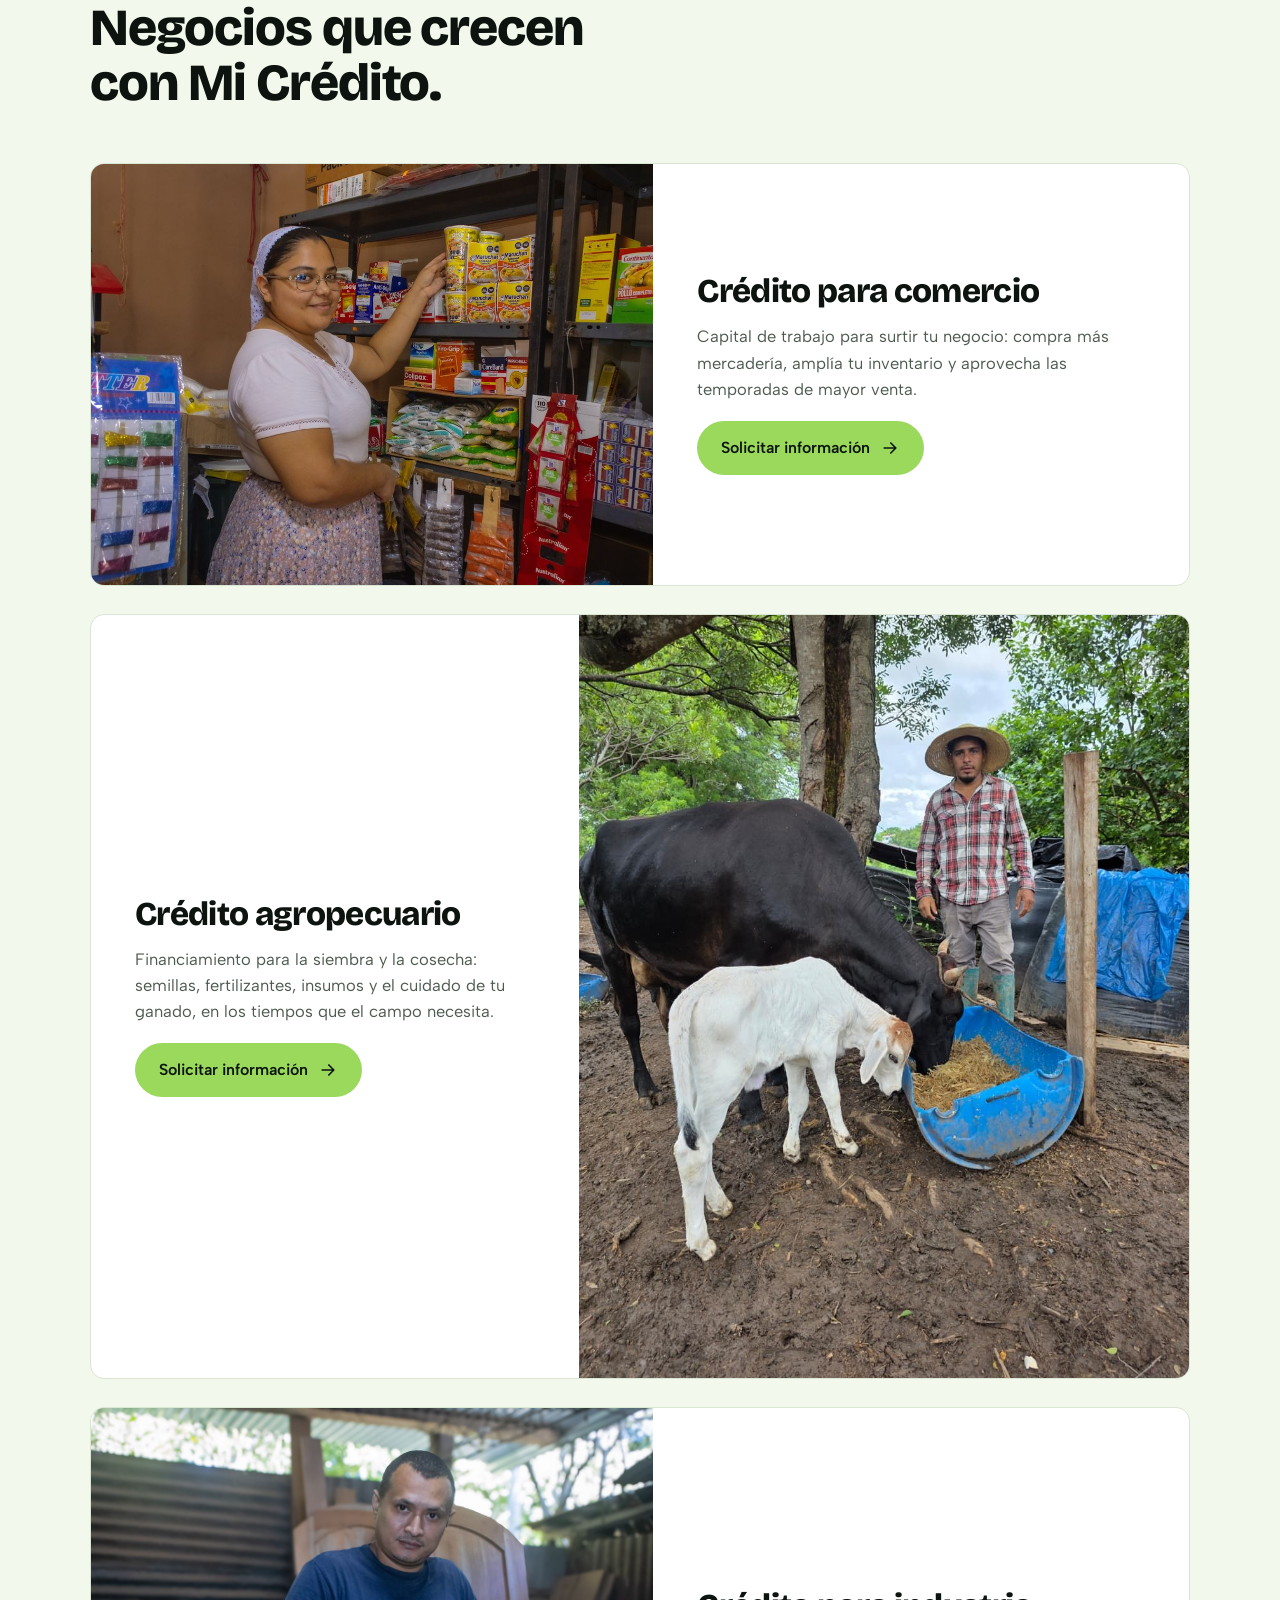
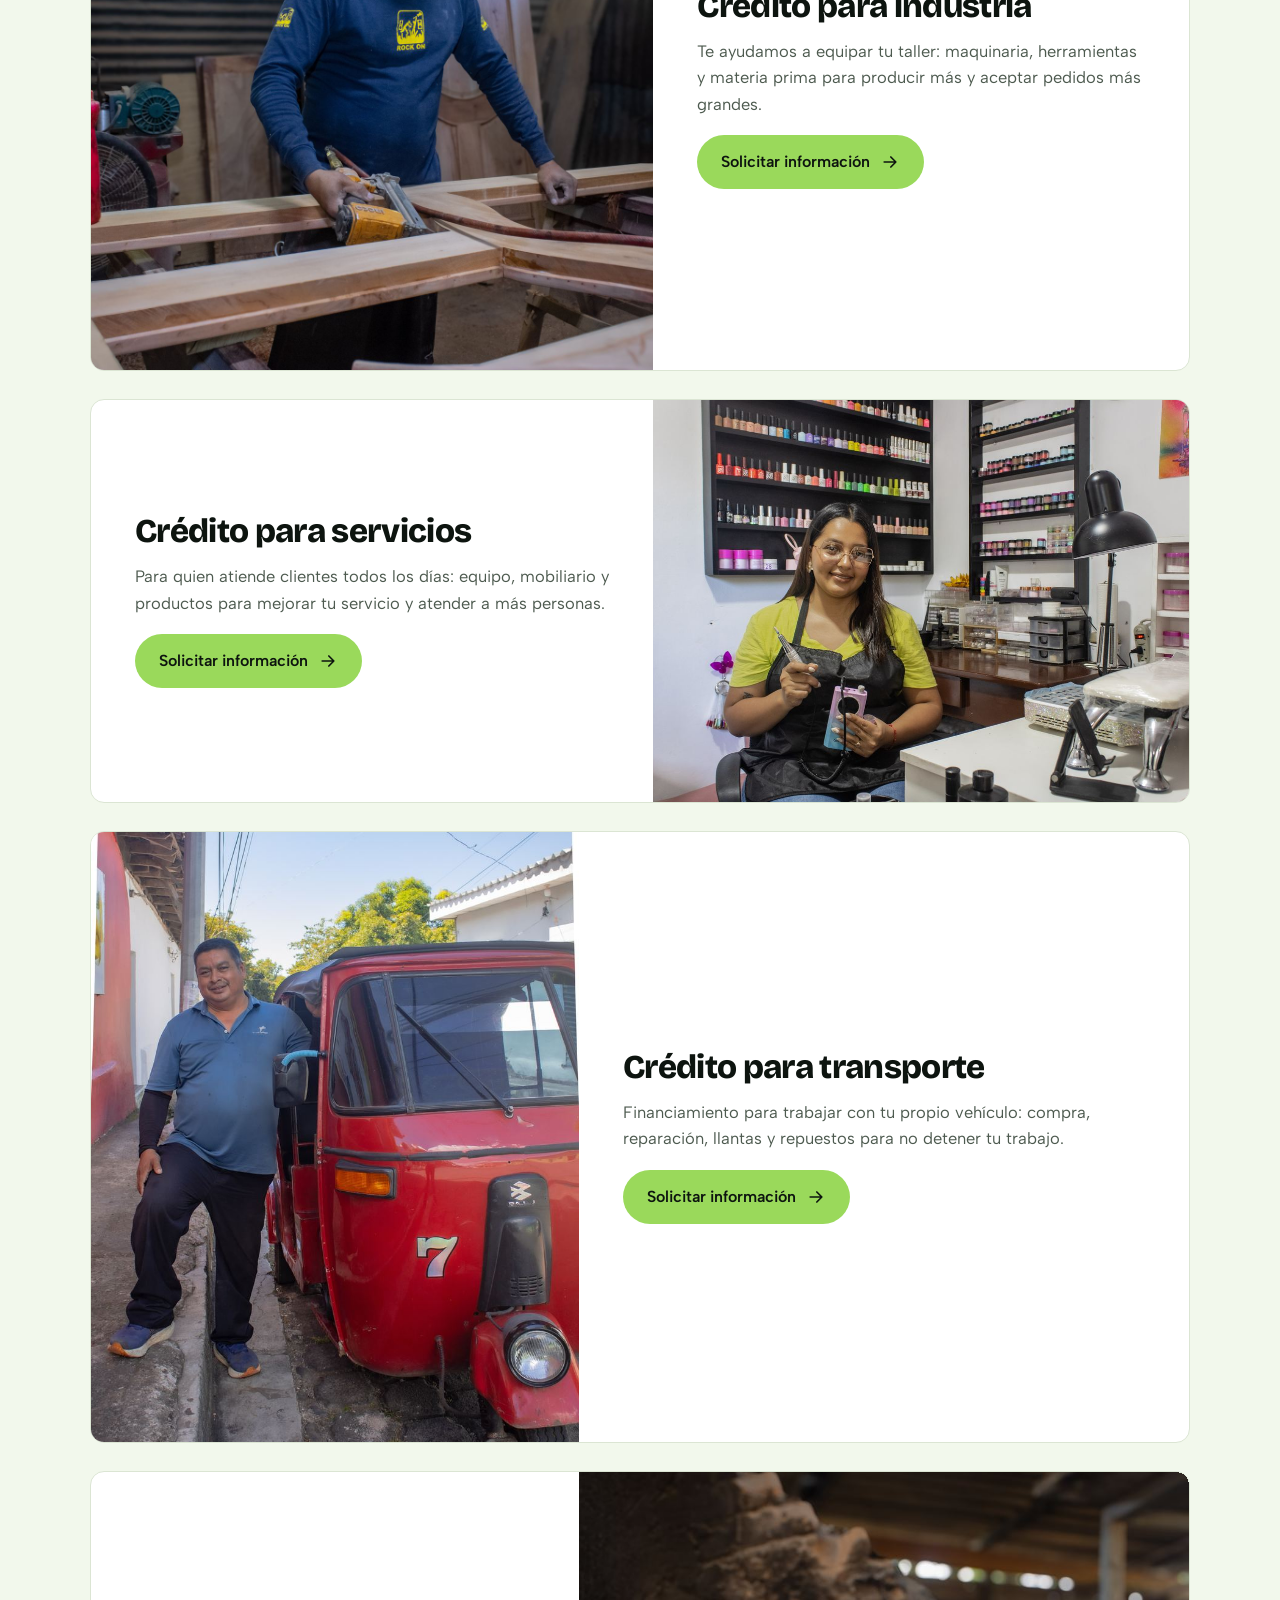
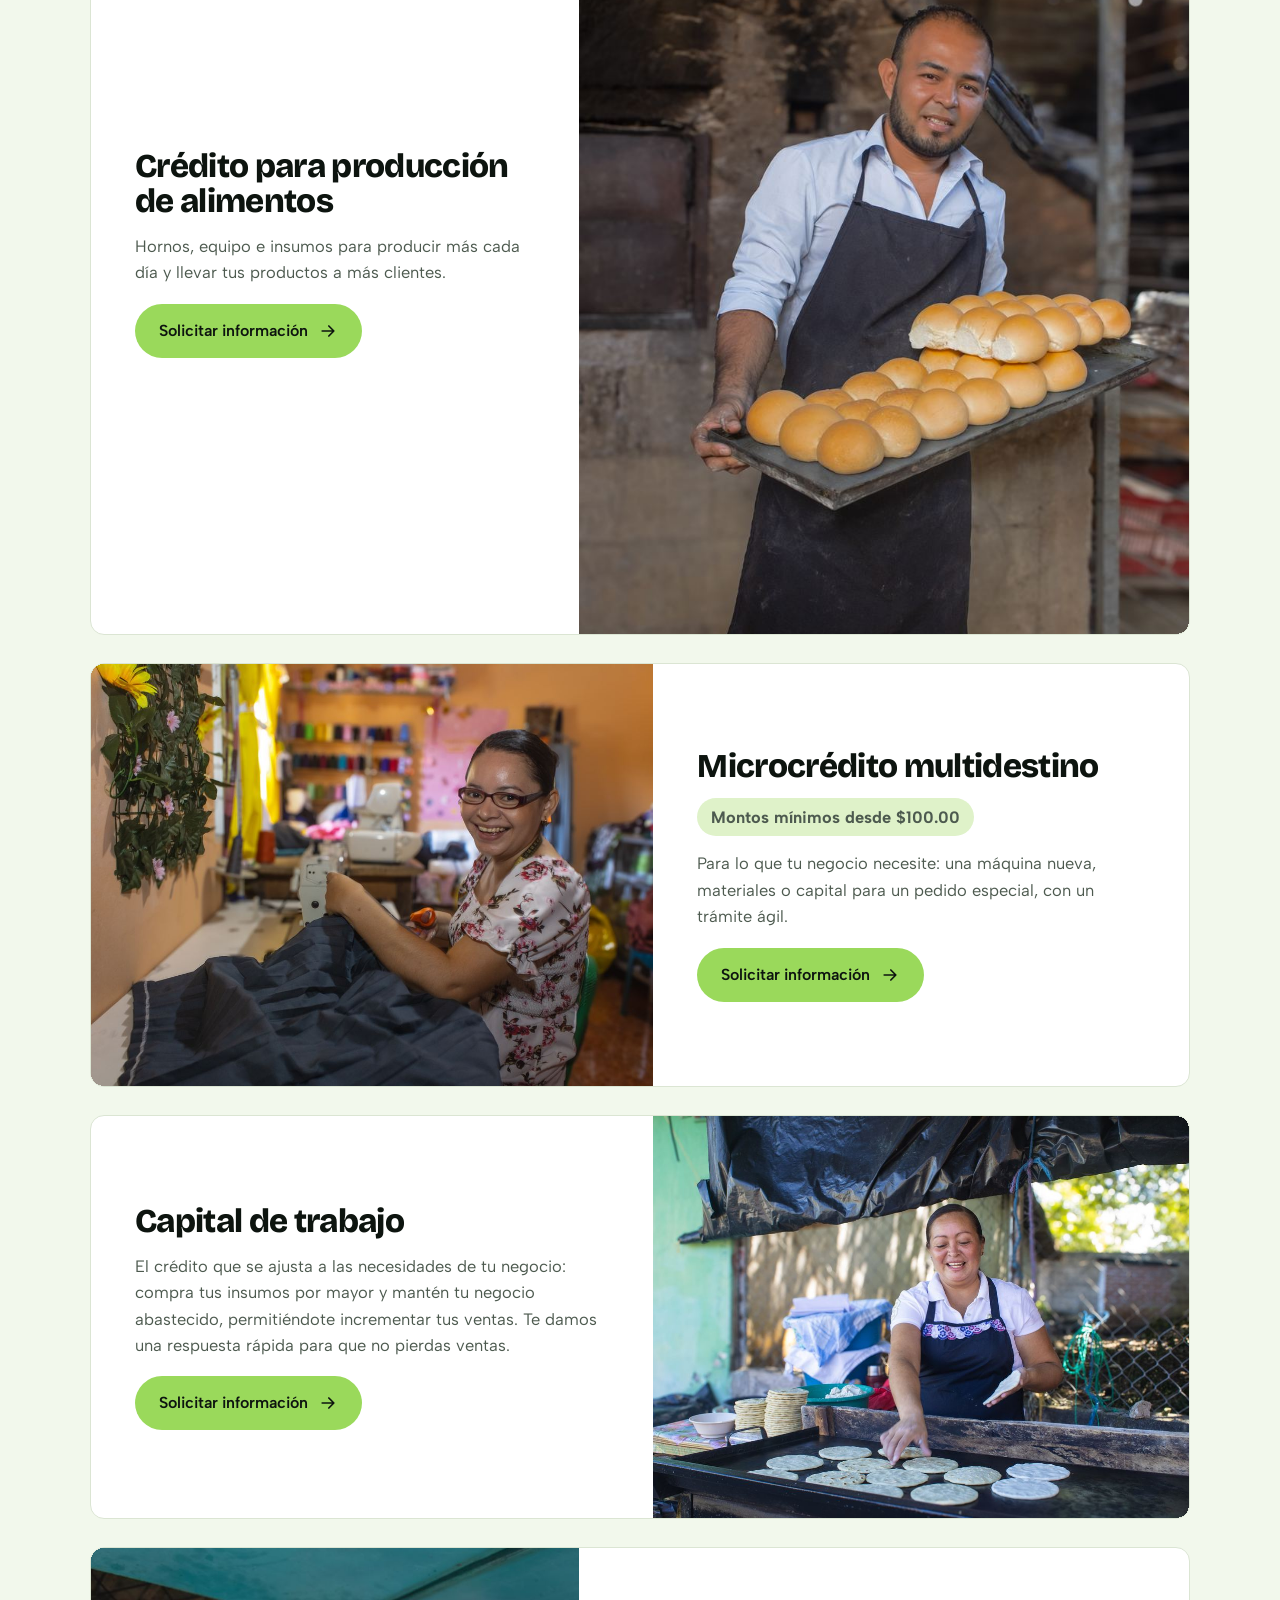
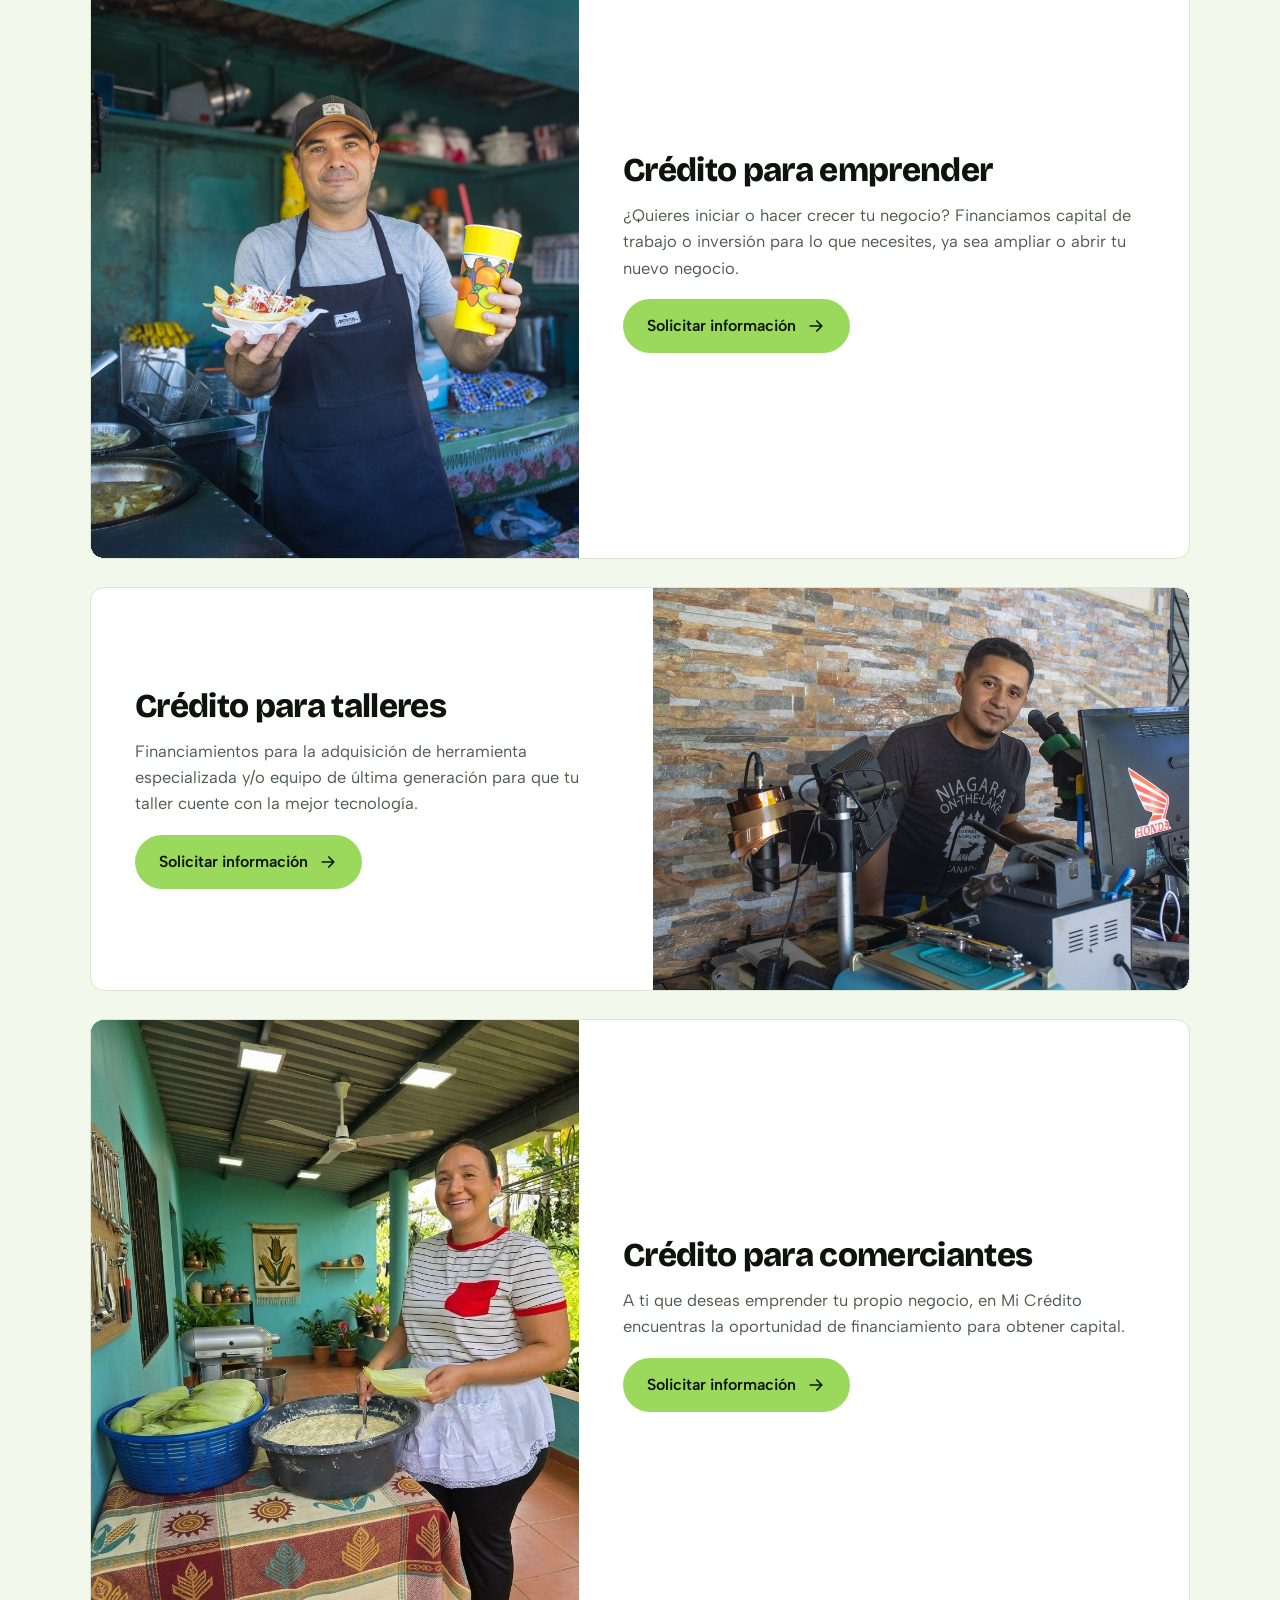
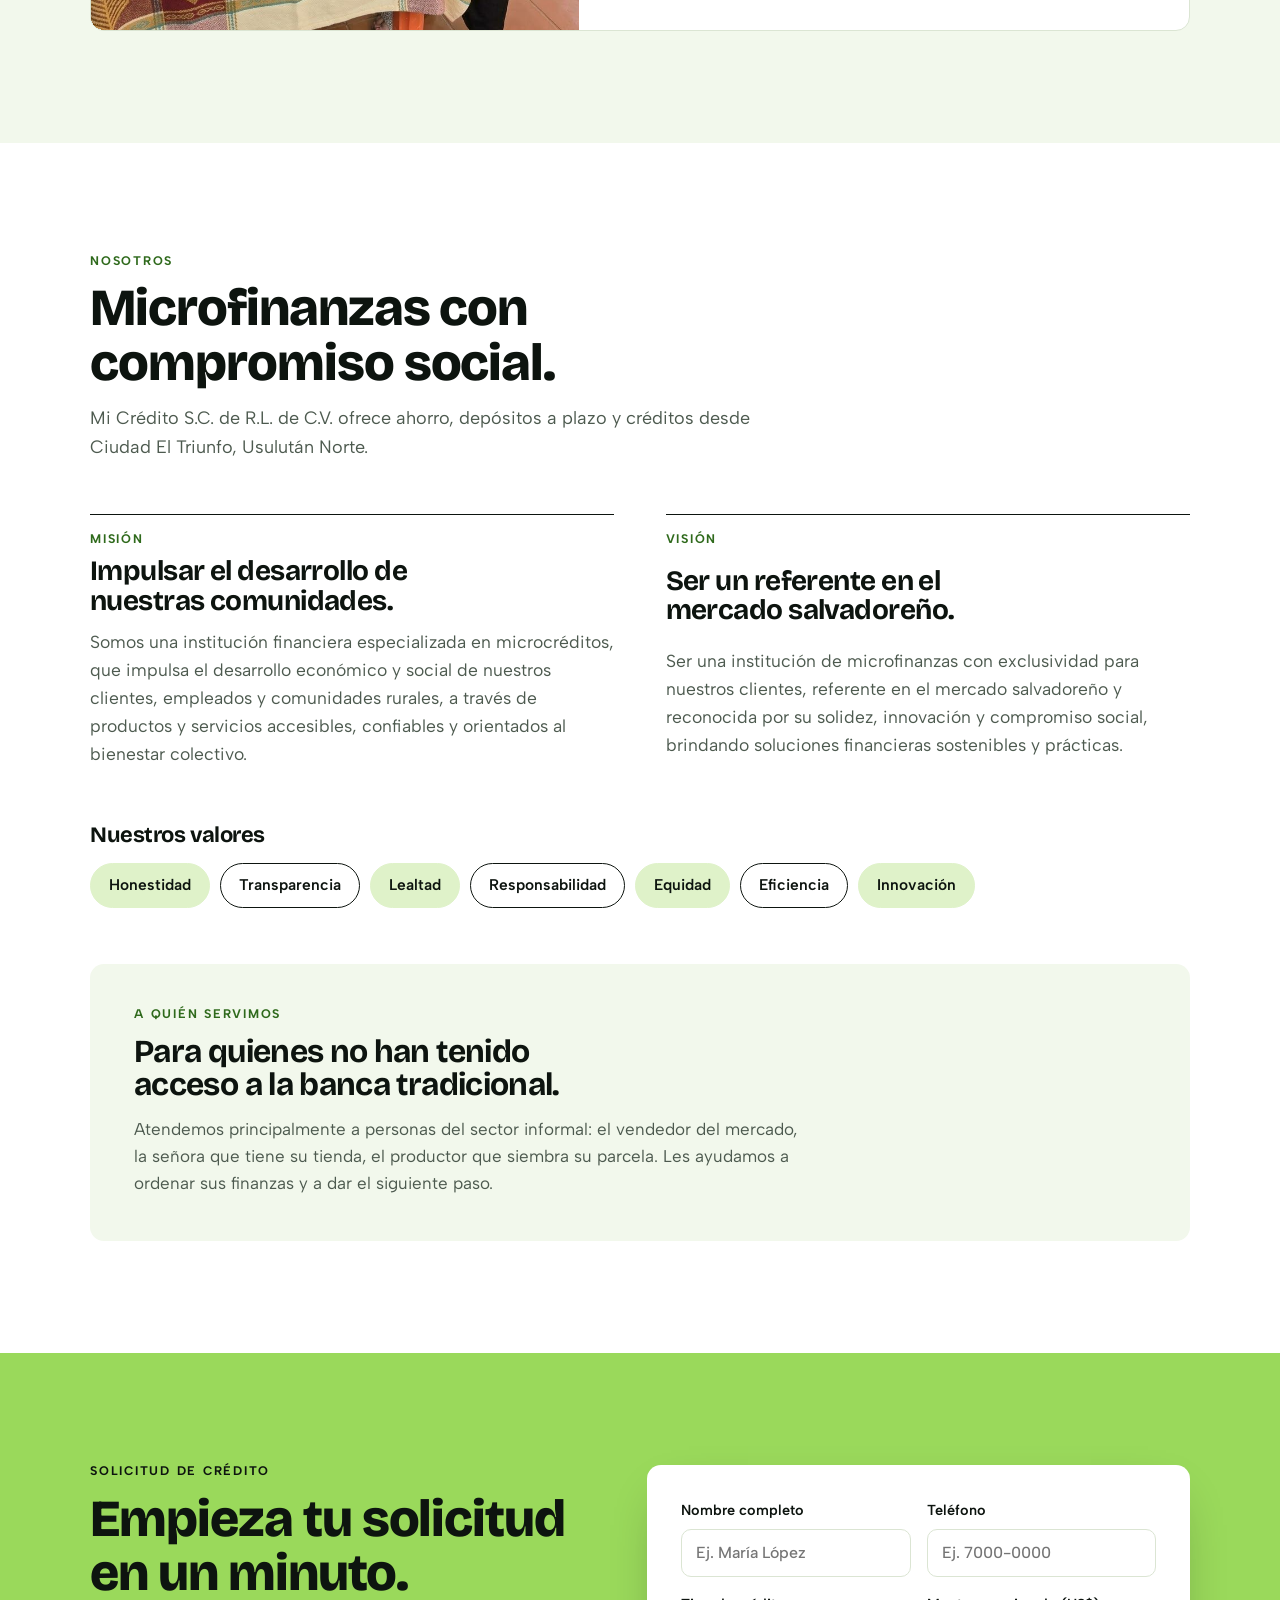
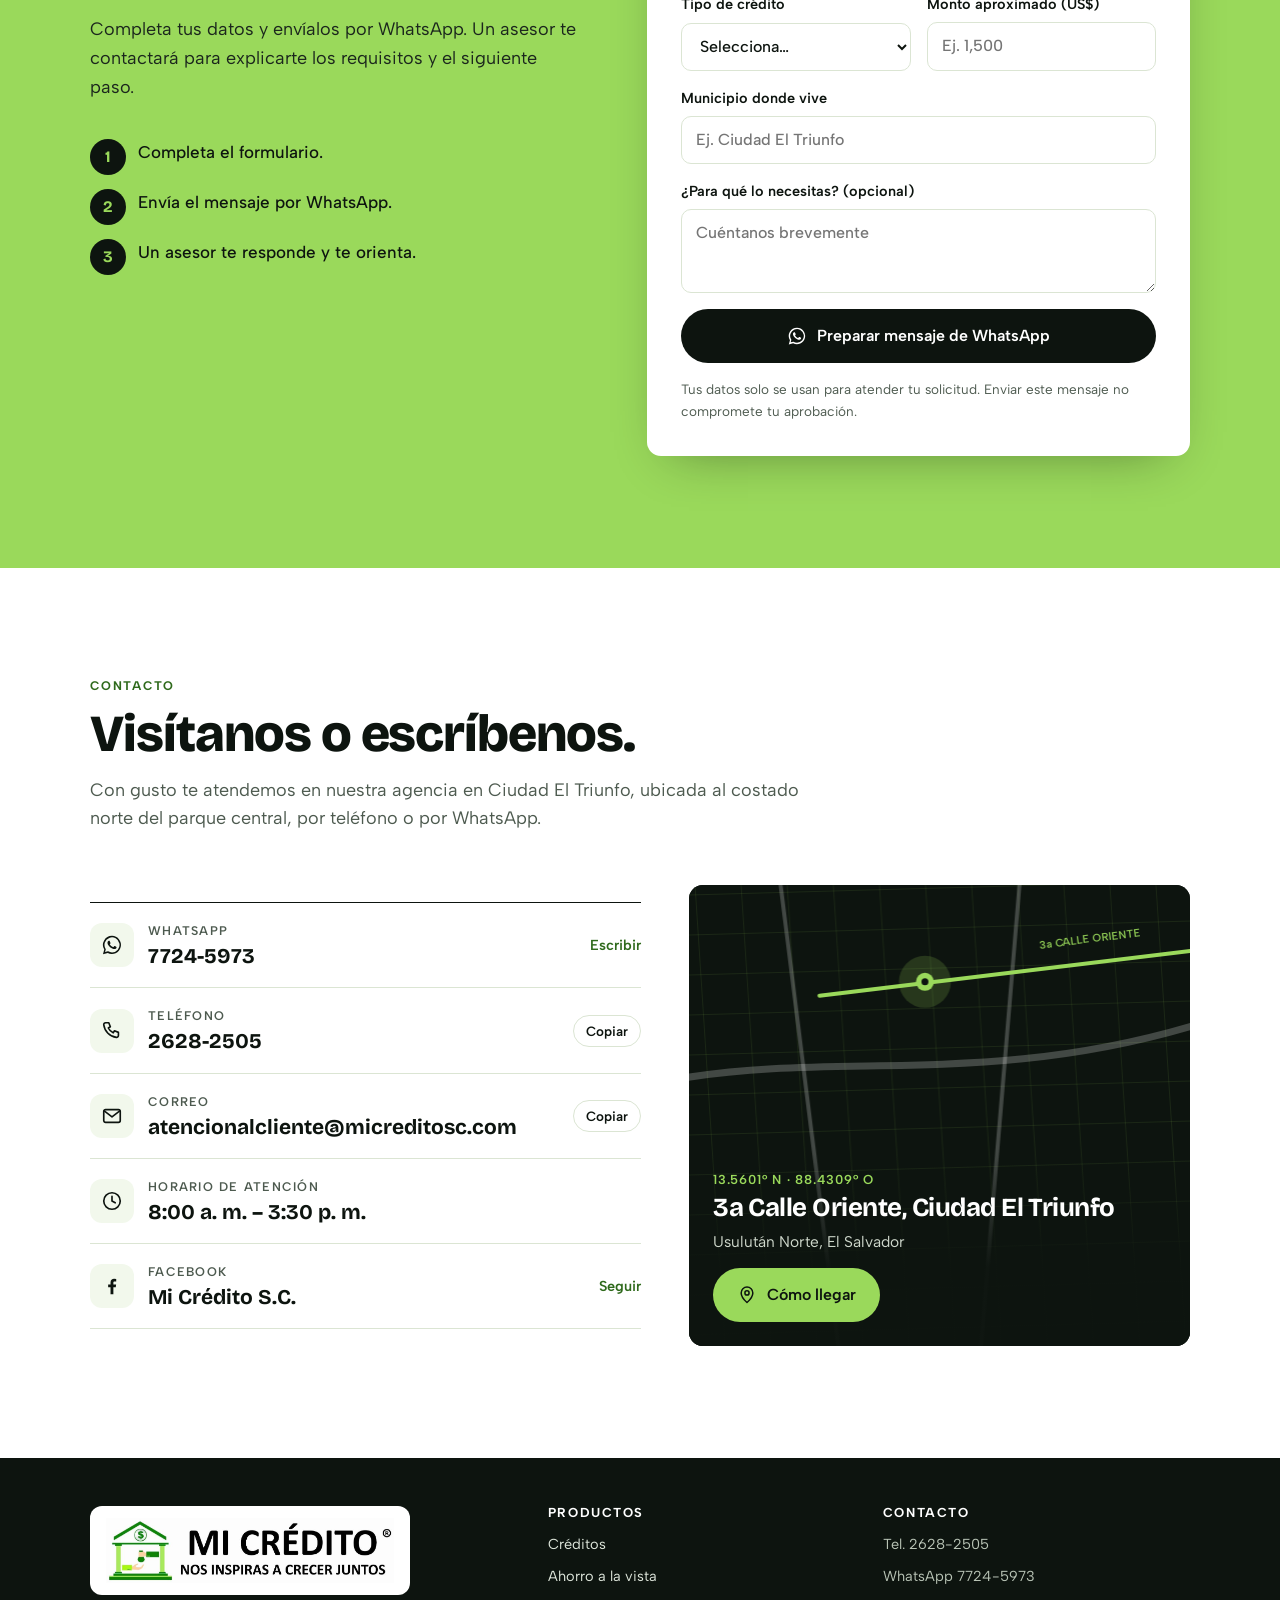
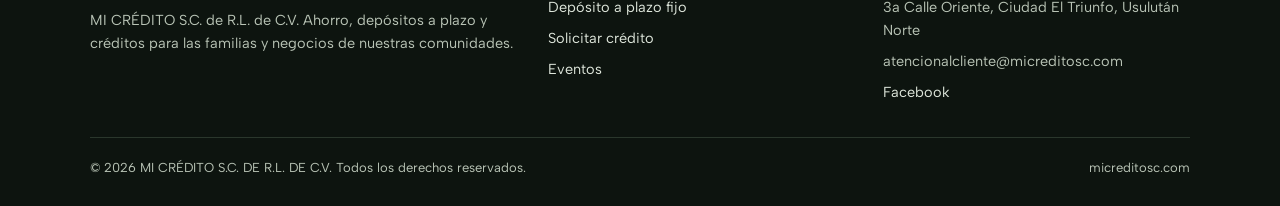
==== commit 558d8def: "Página de eventos con editor (Pages CMS) y estilos compartidos Co-Authored-By: Claude Opus 5.5 <nore" ====
--- a/index.html
+++ b/index.html
@@ -13,332 +13,7 @@
 <link rel="preconnect" href="https://fonts.googleapis.com">
 <link rel="preconnect" href="https://fonts.gstatic.com" crossorigin>
 <link rel="stylesheet" href="https://fonts.googleapis.com/css2?family=Bricolage+Grotesque:opsz,wght@12..96,500;12..96,700;12..96,800&family=Albert+Sans:wght@400;500;600;700&display=swap">
-<style>
-/* Layout: photo-led single page. Black type panels beside full-bleed photos of Salvadoran people; light green carries every action. */
-:root{
-  color-scheme: light;
-  --ink:#0d140f;          /* negro de marca */
-  --ink-2:#1b261d;
-  --paper:#ffffff;        /* blanco */
-  --mist:#f2f8ec;         /* blanco verdoso para bandas */
-  --leaf:#9ad95b;         /* verde claro de marca */
-  --leaf-soft:#dff2c9;
-  --leaf-deep:#2f6a1c;    /* verde legible sobre blanco */
-  --muted:#4d5a4f;
-  --line:#dbe5d3;
-  --display:"Bricolage Grotesque", "Arial Narrow", Arial, sans-serif;
-  --body:"Albert Sans", "Segoe UI", Helvetica, Arial, sans-serif;
-  --wrap:1180px;
-  --gutter:clamp(16px,4vw,40px);
-  --r:14px;
-}
-*{box-sizing:border-box}
-html{scroll-behavior:smooth}
-@media (prefers-reduced-motion:reduce){.hero-slide.is-active img{animation:none}.hero-dot.is-active::after{animation:none;transform:none}html{scroll-behavior:auto}*{transition:none!important}}
-body{background:var(--paper);color:var(--ink);font:400 17px/1.6 var(--body);margin:0;-webkit-font-smoothing:antialiased}
-img{max-width:100%;height:auto;display:block}
-[hidden]{display:none!important}
-a{color:inherit}
-h1,h2,h3{font-family:var(--display);line-height:1.05;margin:0;text-wrap:balance;letter-spacing:-.02em}
-p{margin:0}
-.wrap{max-width:var(--wrap);margin-inline:auto;padding-inline:var(--gutter)}
-.eyebrow{font:700 12.5px/1 var(--body);letter-spacing:.14em;text-transform:uppercase;color:var(--leaf-deep)}
-.on-dark .eyebrow,.eyebrow.on-dark{color:var(--leaf)}
-:focus-visible{outline:3px solid var(--leaf);outline-offset:3px;border-radius:6px}
-
-/* Botones */
-.btn{display:inline-flex;align-items:center;gap:10px;font:600 16px/1 var(--body);padding:15px 22px;border-radius:999px;text-decoration:none;border:2px solid transparent;cursor:pointer;transition:transform .15s ease, background .15s ease}
-.btn:hover{transform:translateY(-1px)}
-.btn-leaf{background:var(--leaf);color:var(--ink)}
-.btn-leaf:hover{background:#aee374}
-.btn-ghost{border-color:currentColor;color:inherit;background:transparent}
-.btn svg{width:20px;height:20px;flex:none}
-
-/* Barra superior */
-.topbar{background:var(--ink);color:#cfd8cc;font-size:14px}
-.topbar .wrap{display:flex;flex-wrap:wrap;gap:6px 24px;justify-content:space-between;padding-block:9px}
-.topbar a{text-decoration:none;color:#fff}
-.topbar span b{color:var(--leaf);font-weight:600}
-
-/* Encabezado */
-header.site{position:sticky;top:env(safe-area-inset-top,0px);z-index:20;background:rgba(255,255,255,.96);backdrop-filter:saturate(1.4) blur(8px);border-bottom:1px solid var(--line)}
-header.site .wrap{display:flex;align-items:center;justify-content:space-between;gap:20px;padding-block:14px}
-.brand{display:flex;align-items:center;gap:12px;text-decoration:none}
-.mark{width:52px;height:52px;flex:none;display:block}
-.foot-logo{display:block;background:#fff;border-radius:12px;padding:12px 16px;max-width:320px}
-.foot-logo img{width:100%;height:auto}
-.brand-name{font:800 23px/1 var(--display);letter-spacing:-.01em;text-transform:uppercase}
-.brand-name small{display:block;font:600 11px/1.3 var(--body);letter-spacing:.12em;text-transform:uppercase;color:var(--muted);margin-top:3px}
-nav.main ul{display:flex;gap:4px;list-style:none;margin:0;padding:0;align-items:center}
-nav.main a{display:block;text-decoration:none;font-weight:600;font-size:15.5px;padding:10px 14px;border-radius:999px}
-nav.main a:hover{background:var(--mist)}
-nav.main a.cta{background:var(--ink);color:#fff;margin-left:6px}
-nav.main a.cta:hover{background:var(--ink-2)}
-.menu-btn{display:none;background:none;border:1.5px solid var(--line);border-radius:10px;padding:9px 12px;font:600 15px var(--body);color:var(--ink);cursor:pointer}
-@media (max-width:900px){
-  .menu-btn{display:block}
-  nav.main{position:absolute;left:0;right:0;top:100%;background:var(--paper);border-bottom:1px solid var(--line);padding:10px var(--gutter) 18px}
-  nav.main ul{flex-direction:column;align-items:stretch}
-  nav.main a.cta{margin:8px 0 0;text-align:center}
-}
-
-/* Héroe */
-.hero{display:grid;grid-template-columns:minmax(0,1.1fr) minmax(0,.9fr);background:var(--ink);color:#fff}
-.hero-copy{padding:clamp(40px,7vw,96px) var(--gutter) clamp(40px,6vw,80px);display:flex;flex-direction:column;justify-content:center;gap:24px;max-width:640px;margin-left:auto;width:100%}
-.hero .hero-title{font-size:clamp(38px,5vw,68px);font-weight:800;line-height:1.05;letter-spacing:-.02em;text-wrap:balance;margin:0}
-.hero .hero-title em{font-style:normal;color:var(--leaf)}
-.hero-texts{display:grid}
-.hero-text{grid-area:1/1;display:flex;flex-direction:column;justify-content:center;gap:24px;opacity:0;visibility:hidden;transform:translateY(10px);transition:opacity .7s ease,transform .7s ease,visibility 0s linear .7s}
-.hero-text.is-active{opacity:1;visibility:visible;transform:none;transition:opacity .7s ease .15s,transform .7s ease .15s,visibility 0s}
-.hero-dots{display:flex;gap:10px;margin-top:8px}
-.hero-dot{width:34px;height:6px;border-radius:999px;border:0;padding:0;background:rgba(255,255,255,.28);cursor:pointer;position:relative;overflow:hidden}
-.hero-dot.is-active{background:rgba(255,255,255,.28)}
-.hero-dot.is-active::after{content:"";position:absolute;inset:0;background:var(--leaf);transform-origin:left;animation:dotfill var(--dur,6s) linear forwards}
-.hero.is-paused .hero-dot.is-active::after{animation-play-state:paused}
-@keyframes dotfill{from{transform:scaleX(0)}to{transform:scaleX(1)}}
-.hero .lead{margin:0;font-size:clamp(17px,1.5vw,20px);color:#d6ded3;max-width:34em}
-.hero .actions{display:flex;flex-wrap:wrap;gap:12px;margin-top:4px}
-.hero .actions .btn-ghost{color:#fff}
-.hero-photo{position:relative;min-height:clamp(540px,46vw,680px);overflow:hidden;background:var(--ink)}
-.hero-slide{position:absolute;inset:0;opacity:0;transition:opacity 1.1s ease}
-.hero-slide.is-active{opacity:1}
-.hero-slide img{position:absolute;inset:0;width:100%;height:100%!important;object-fit:cover;object-position:var(--pos,50% 50%);transform-origin:var(--pos,50% 50%)}
-.hero-slide.is-active img{animation:kenburns 7s ease-out both}
-@keyframes kenburns{from{transform:scale(1.04)}to{transform:scale(1)}}
-.hero-photo figcaption{position:absolute;left:16px;bottom:16px;background:rgba(13,20,15,.78);color:#fff;font-size:13px;padding:7px 12px;border-radius:999px}
-@media (max-width:900px){
-  .hero{grid-template-columns:1fr}
-  .hero-photo{order:-1;min-height:0;max-width:100%;aspect-ratio:4/5}
-  .hero-copy{max-width:none;margin:0}
-}
-
-/* Franja de diferenciadores */
-.pillars{background:var(--leaf)}
-.pillars .wrap{display:grid;grid-template-columns:repeat(3,minmax(0,1fr));gap:0}
-.pillar{display:flex;gap:14px;align-items:flex-start;padding:26px 24px 26px 0}
-.pillar + .pillar{padding-left:24px;border-left:1.5px solid rgba(13,20,15,.18)}
-.pillar svg{width:30px;height:30px;flex:none;margin-top:2px}
-.pillar h3{font-size:20px;margin-bottom:4px}
-.pillar p{font-size:15.5px;line-height:1.45}
-@media (max-width:800px){
-  .pillars .wrap{grid-template-columns:1fr}
-  .pillar,.pillar + .pillar{padding:20px 0;border-left:0}
-  .pillar + .pillar{border-top:1.5px solid rgba(13,20,15,.18)}
-}
-
-section{padding-block:clamp(64px,9vw,112px)}
-.sec-head{display:grid;gap:14px;max-width:760px;margin-bottom:clamp(32px,5vw,52px)}
-.sec-head h2{font-size:clamp(32px,4.2vw,52px);font-weight:800}
-.sec-head p{color:var(--muted);font-size:18px;max-width:40em}
-
-/* Créditos */
-.credits-layout{display:grid;grid-template-columns:minmax(0,.9fr) minmax(0,1.5fr);gap:clamp(24px,4vw,48px);align-items:start}
-.credit-photo{position:sticky;top:96px;border-radius:var(--r);overflow:hidden;background:var(--mist)}
-.credit-photo img{width:100%;height:auto}
-.credit-photo figcaption{padding:12px 16px;font-size:14px;color:var(--muted)}
-.credit-list{display:grid;grid-template-columns:repeat(2,minmax(0,1fr));gap:0;border-top:1.5px solid var(--ink)}
-.credit{padding:24px 20px 26px 0;border-bottom:1px solid var(--line);display:grid;gap:8px;align-content:start}
-.credit:nth-child(2n){padding-left:20px;border-left:1px solid var(--line)}
-.credit .ic{width:40px;height:40px;border-radius:10px;background:var(--leaf-soft);display:grid;place-items:center}
-.credit .ic svg{width:22px;height:22px}
-.credit h3{font-size:22px;font-weight:700}
-.credit p{color:var(--muted);font-size:15.5px;line-height:1.5}
-.credit.wide{grid-column:1/-1;padding-left:0;border-left:0;background:var(--ink);color:#fff;padding:24px;border-radius:0 0 var(--r) var(--r);border-bottom:0;grid-template-columns:auto minmax(0,1fr) auto;align-items:center;gap:18px}
-.credit.wide p{color:#cfd8cc}
-.credit.wide .ic{background:var(--leaf)}
-@media (max-width:900px){
-  .credits-layout{grid-template-columns:1fr}
-  .credit-photo{position:static}
-  .credit-photo img{height:auto}
-}
-@media (max-width:560px){
-  .credit-list{grid-template-columns:1fr}
-  .credit:nth-child(2n){padding-left:0;border-left:0}
-  .credit.wide{grid-template-columns:1fr}
-}
-
-/* Ahorro */
-.savings{background:var(--mist)}
-.save-grid{display:grid;grid-template-columns:repeat(2,minmax(0,1fr));gap:20px}
-.save-card{background:var(--paper);border:1px solid var(--line);border-radius:var(--r);overflow:hidden;display:flex;flex-direction:column}
-.dpf-photo{position:relative;overflow:hidden;margin:0;min-height:360px;display:grid;place-items:center;background:radial-gradient(120% 90% at 50% 35%,#ffffff 0,#fbf4f2 45%,#eef6e6 100%)}
-.piggy{position:relative;width:min(56%,310px);padding-top:120px}
-.piggy::after{content:"";position:absolute;left:14%;right:14%;bottom:-10px;height:22px;border-radius:50%;background:radial-gradient(closest-side,rgba(120,60,70,.22),rgba(120,60,70,0));animation:shadowpulse 1.4s ease-out 1.68s infinite}
-.piggy-img{display:block;width:100%;height:auto;transform-origin:50% 100%;animation:piggyjoy 1.4s ease-out 1.68s infinite;position:relative;z-index:1}
-.coin-drop{position:absolute;left:50%;top:0;width:44px;margin-left:-22px;height:calc(120px + 2.6%);overflow:hidden;pointer-events:none;z-index:2}
-.coin{position:absolute;left:50%;bottom:0;width:30px;height:30px;margin-left:-15px;border-radius:50%;background:radial-gradient(circle at 35% 30%,#fff3b0 0 12%,#f2c94c 30%,#c9971c 72%,#9a6f0c 100%);box-shadow:inset 0 0 0 2px rgba(255,236,160,.85),0 2px 4px rgba(0,0,0,.18);opacity:0;animation:coindrop 4.2s cubic-bezier(.45,0,.75,.4) infinite}
-.coin::after{content:"$";position:absolute;inset:0;display:grid;place-items:center;font:800 16px/1 var(--display);color:#9a6f0c}
-.coin:nth-child(2){animation-delay:1.4s}
-.coin:nth-child(3){animation-delay:2.8s}
-@keyframes coindrop{0%{transform:translateY(-130px) rotate(-20deg);opacity:0}8%{opacity:1}38%{transform:translateY(-4px) rotate(0);opacity:1}40%{transform:translateY(34px);opacity:1}41%,100%{transform:translateY(34px);opacity:0}}
-@keyframes piggyjoy{0%{transform:none}8%{transform:scale(1.05,.93)}20%{transform:scale(.97,1.05) translateY(-14px) rotate(-4deg)}32%{transform:scale(1.01,.99) translateY(0) rotate(3deg)}44%{transform:rotate(-1.5deg)}56%,100%{transform:none}}
-@keyframes shadowpulse{0%,100%{transform:none;opacity:1}20%{transform:scaleX(.85);opacity:.7}32%{transform:none;opacity:1}}
-.spark{position:absolute;width:24px;height:24px;filter:drop-shadow(0 0 4px rgba(242,201,76,.7));z-index:3;opacity:0;background:#f2c94c;clip-path:polygon(50% 0,61% 39%,100% 50%,61% 61%,50% 100%,39% 61%,0 50%,39% 39%);animation:sparkle 1.4s ease-out 1.68s infinite}
-.sp1{left:30%;top:calc(120px - 6px)}
-.sp2{left:64%;top:calc(120px - 18px);width:18px;height:18px;animation-delay:1.78s;background:var(--leaf)}
-.sp3{left:42%;top:calc(120px - 30px);width:14px;height:14px;animation-delay:1.86s}
-@keyframes sparkle{0%{opacity:0;transform:scale(.2) rotate(0)}12%{opacity:1;transform:scale(1.1) rotate(25deg)}36%{opacity:0;transform:scale(.6) translateY(-14px) rotate(60deg)}100%{opacity:0}}
-@media (prefers-reduced-motion:reduce){.coin-drop,.spark{display:none!important}.piggy-img,.piggy::after{animation:none}}
-.dpf-banner{display:grid;grid-template-columns:minmax(0,1fr) minmax(0,1.1fr);background:var(--ink);color:#fff;border-radius:var(--r);overflow:hidden;margin-bottom:20px}
-.dpf-body .eyebrow{color:var(--leaf)}
-.dpf-body{padding:clamp(26px,4vw,48px);display:grid;gap:18px;align-content:center}
-.dpf-body h3{font-size:clamp(24px,2.6vw,34px);font-weight:800;color:#fff}
-.dpf-rate{display:flex;align-items:baseline;gap:10px;color:var(--leaf)}
-.dpf-rate strong{font:800 clamp(56px,7vw,88px)/.9 var(--display);letter-spacing:-.03em}
-.dpf-from,.dpf-unit{font:600 15px/1 var(--body);letter-spacing:.08em;text-transform:uppercase;color:#cfd8cc}
-.dpf-terms{display:flex;flex-wrap:wrap;gap:8px}
-.dpf-terms span{border:1.5px solid rgba(154,217,91,.55);color:#fff;border-radius:999px;padding:8px 16px;font-weight:600;font-size:15px;font-variant-numeric:tabular-nums}
-.dpf-note{color:#cfd8cc;font-size:15.5px;max-width:34em}
-.dpf-body .btn{justify-self:start}
-@media (max-width:800px){.dpf-banner{grid-template-columns:1fr}.dpf-photo{min-height:320px}.piggy{width:min(56%,240px);padding-top:100px}.coin-drop{height:calc(100px + 2.6%)}.sp1{top:94px}.sp2{top:82px}.sp3{top:70px}}
-.save-photos{display:grid}
-.save-photos img{width:100%;height:auto;aspect-ratio:3/2;object-fit:cover;display:block}
-.facts.facts-3{grid-template-columns:repeat(3,minmax(0,1fr))}
-@media (max-width:480px){.facts-3 .fact dd{font-size:18px}.facts-3 .fact+.fact{padding-left:10px}}
-.facts-3 .fact dd{font-size:22px}
-.save-btn{justify-self:start}
-.save-body{padding:26px clamp(20px,3vw,32px) 30px;display:grid;gap:16px;flex:1}
-.save-body h3{font-size:clamp(24px,2.4vw,30px)}
-.save-body > p{color:var(--muted)}
-.facts{display:grid;grid-template-columns:repeat(2,minmax(0,1fr));gap:0;border-top:1px solid var(--line);margin-top:auto}
-.fact{padding:14px 0 0}
-.fact + .fact{padding-left:18px;border-left:1px solid var(--line)}
-.fact dt{font-size:12.5px;letter-spacing:.1em;text-transform:uppercase;color:var(--muted);font-weight:600}
-.fact dd{margin:4px 0 0;font:700 26px/1.1 var(--display);font-variant-numeric:tabular-nums}
-.fact dd small{font:500 14px/1.3 var(--body);color:var(--muted);display:block;margin-top:3px}
-.share-note{margin-top:20px;display:grid;grid-template-columns:auto minmax(0,1fr);gap:18px;align-items:center;background:var(--ink);color:#fff;border-radius:var(--r);padding:22px clamp(20px,3vw,32px)}
-.share-coin{width:64px;height:64px;border-radius:50%;background:var(--leaf);color:var(--ink);display:grid;place-items:center;font:800 22px/1 var(--display)}
-.share-note p{color:#d6ded3}
-.share-note strong{color:#fff}
-@media (max-width:800px){.save-grid{grid-template-columns:1fr}}
-
-/* Nuestra gente */
-.people{background:var(--ink);color:#fff;padding-bottom:clamp(24px,4vw,40px)}
-.people .sec-head p{color:#c4cec1}
-.mosaic{display:grid;grid-template-columns:repeat(12,minmax(0,1fr));grid-auto-rows:clamp(120px,14vw,190px);gap:8px;padding:0 8px 8px}
-.mosaic figure{margin:0;position:relative;overflow:hidden;border-radius:6px}
-.mosaic img{width:100%;height:100%!important;object-fit:cover;transition:transform .5s ease}
-.mosaic figure:hover img{transform:scale(1.04)}
-.mosaic figcaption{position:absolute;left:10px;bottom:10px;right:10px;font-size:13px;line-height:1.3;color:#fff;text-shadow:0 1px 8px rgba(0,0,0,.7)}
-.m1{grid-column:span 5;grid-row:span 2}
-.m2{grid-column:span 4;grid-row:span 2}
-.m3{grid-column:span 3;grid-row:span 2}
-.m4{grid-column:span 4}
-.m5{grid-column:span 4}
-.m6{grid-column:span 4}
-.slogan{display:flex;align-items:center;justify-content:center;padding:clamp(28px,5vw,56px) 16px;text-align:center}
-.slogan p{font:800 clamp(30px,5vw,64px)/1.05 var(--display);letter-spacing:-.02em;color:var(--leaf);text-wrap:balance}
-@media (max-width:760px){
-  .mosaic{grid-template-columns:repeat(2,minmax(0,1fr));grid-auto-rows:170px}
-  .m1,.m2,.m3,.m4,.m5,.m6{grid-column:span 1;grid-row:span 1}
-  .m1{grid-column:span 2;grid-row:span 2}
-  .m6{grid-column:span 2}
-  .slogan{grid-column:span 2}
-}
-
-/* Clientes — filas foto + nota + "Solicitar información" */
-.clients{background:var(--mist)}
-.offer-list{display:grid;gap:clamp(18px,2.4vw,28px);list-style:none;margin:0;padding:0}
-.offer{display:grid;grid-template-columns:minmax(0,1.05fr) minmax(0,1fr);background:var(--paper);border-radius:var(--r);overflow:hidden;border:1px solid var(--line)}
-.offer:nth-child(even) .offer-photo{order:2}
-.offer.is-tall{grid-template-columns:minmax(0,.8fr) minmax(0,1fr)}
-.offer-photo{margin:0;position:relative;overflow:hidden;background:var(--mist);min-height:100%}
-.offer-photo img{display:block;width:100%;height:100%!important;aspect-ratio:4/3;object-fit:cover;object-position:var(--pos,50% 50%)}
-.offer.is-tall .offer-photo img{aspect-ratio:4/5}
-.offer.is-square .offer-photo img{aspect-ratio:1/1}
-.offer-tag{justify-self:start;background:var(--leaf-soft);color:var(--ink);font-weight:700;font-size:15px;padding:6px 14px;border-radius:999px}
-.offer-body{padding:clamp(24px,3.5vw,44px);display:grid;gap:14px;align-content:center}
-.offer-body h3{font-size:clamp(24px,2.6vw,34px);font-weight:800}
-.offer-body p{color:var(--muted);font-size:16.5px;max-width:34em}
-.offer-body .btn{justify-self:start;margin-top:4px}
-@media (max-width:760px){
-  .offer{grid-template-columns:1fr}
-  .offer:nth-child(even) .offer-photo{order:0}
-  .offer.is-tall{grid-template-columns:1fr}
-  .offer-photo img,.offer.is-tall .offer-photo img,.offer.is-square .offer-photo img{height:auto!important;aspect-ratio:auto}
-}
-
-/* Nosotros */
-.about-grid{display:grid;grid-template-columns:repeat(2,minmax(0,1fr));gap:clamp(24px,4vw,56px)}
-.mv{display:grid;gap:12px;padding-top:18px;border-top:1.5px solid var(--ink)}
-.mv h3{font-size:28px}
-.mv p{color:var(--muted);font-size:17.5px}
-.values{margin-top:clamp(36px,5vw,56px)}
-.values h3{font-size:22px;margin-bottom:16px}
-.chips{display:flex;flex-wrap:wrap;gap:10px;list-style:none;padding:0;margin:0}
-.chips li{border:1.5px solid var(--ink);border-radius:999px;padding:9px 18px;font-weight:600;font-size:15.5px}
-.chips li:nth-child(odd){background:var(--leaf-soft);border-color:var(--leaf-soft)}
-.audience{margin-top:clamp(36px,5vw,56px);display:grid;grid-template-columns:minmax(0,1fr) minmax(0,1.2fr);border-radius:var(--r);overflow:hidden;background:var(--mist)}
-.audience img{width:100%;height:100%!important;object-fit:cover;min-height:260px}
-.audience div{padding:clamp(24px,4vw,44px);display:grid;gap:14px;align-content:center}
-.audience h3{font-size:clamp(24px,2.6vw,32px)}
-.audience p{color:var(--muted)}
-.audience--text{grid-template-columns:1fr}
-.audience--text div{max-width:760px}
-@media (max-width:800px){.about-grid,.audience{grid-template-columns:1fr}.audience img{min-height:0;aspect-ratio:16/10}}
-
-/* Pre-solicitud */
-.apply{background:var(--leaf)}
-.apply-grid{display:grid;grid-template-columns:minmax(0,1fr) minmax(0,1.1fr);gap:clamp(28px,5vw,64px);align-items:start}
-.apply .sec-head{margin-bottom:0}
-.apply .sec-head p{color:var(--ink-2)}
-.steps{list-style:none;padding:0;margin:24px 0 0;display:grid;gap:14px;counter-reset:s}
-.steps li{display:grid;grid-template-columns:36px minmax(0,1fr);gap:12px;align-items:start;font-weight:500}
-.steps li::before{counter-increment:s;content:counter(s);width:36px;height:36px;border-radius:50%;background:var(--ink);color:var(--leaf);display:grid;place-items:center;font:700 16px/1 var(--display)}
-form.card{background:var(--paper);border-radius:var(--r);padding:clamp(22px,3vw,34px);display:grid;gap:16px;box-shadow:0 18px 50px -24px rgba(13,20,15,.45)}
-.row{display:grid;grid-template-columns:repeat(2,minmax(0,1fr));gap:16px}
-label{display:grid;gap:6px;font-weight:600;font-size:14.5px}
-input,select,textarea{font:500 16px/1.4 var(--body);color:var(--ink);background:var(--paper);border:1.5px solid var(--line);border-radius:10px;padding:12px 14px;width:100%}
-input:focus,select:focus,textarea:focus{outline:none;border-color:var(--leaf-deep);box-shadow:0 0 0 3px var(--leaf-soft)}
-textarea{min-height:84px;resize:vertical}
-.form-note{font-size:13.5px;color:var(--muted)}
-.form-err{color:#a3261b;font-size:14px;font-weight:600}
-form .btn{justify-content:center;width:100%}
-.btn-ink{background:var(--ink);color:#fff}
-.btn-ink:hover{background:var(--ink-2)}
-.wa-ready{display:grid;gap:10px;background:var(--leaf-soft);border-radius:10px;padding:14px}
-.wa-ready p{font-size:14.5px}
-@media (max-width:860px){.apply-grid{grid-template-columns:1fr}}
-@media (max-width:480px){.row{grid-template-columns:1fr}}
-
-/* Contacto */
-.contact-grid{display:grid;grid-template-columns:minmax(0,1.1fr) minmax(0,1fr);gap:clamp(24px,4vw,48px);align-items:stretch}
-.channels{display:grid;gap:0;border-top:1.5px solid var(--ink)}
-.channel{display:grid;grid-template-columns:44px minmax(0,1fr) auto;gap:14px;align-items:center;padding:18px 0;border-bottom:1px solid var(--line)}
-.channel .ic{width:44px;height:44px;border-radius:12px;background:var(--mist);display:grid;place-items:center}
-.channel .ic svg{width:22px;height:22px}
-.channel dt{font-size:12.5px;letter-spacing:.1em;text-transform:uppercase;color:var(--muted);font-weight:600}
-.channel dd{margin:2px 0 0;font:700 21px/1.25 var(--display);overflow-wrap:anywhere}
-.channel a.go{font-weight:600;font-size:14.5px;text-decoration:none;color:var(--leaf-deep);white-space:nowrap}
-.channel a.go:hover{text-decoration:underline}
-.copy{background:none;border:1.5px solid var(--line);border-radius:999px;padding:7px 12px;font:600 13.5px var(--body);color:var(--ink);cursor:pointer}
-.copy:hover{border-color:var(--ink)}
-.map-card{position:relative;border-radius:var(--r);overflow:hidden;background:var(--ink);color:#fff;display:flex;flex-direction:column;justify-content:flex-end;min-height:420px;text-decoration:none}
-.map-card canvas{position:absolute;inset:0;width:100%;height:100%}
-.map-info{position:relative;padding:24px;display:grid;gap:8px;background:linear-gradient(to top,rgba(13,20,15,.96) 40%,rgba(13,20,15,0))}
-.map-info h3{font-size:26px}
-.map-info p{color:#cfd8cc;font-size:15.5px}
-.coords{font:600 13px/1 var(--body);letter-spacing:.06em;color:var(--leaf);font-variant-numeric:tabular-nums}
-.map-info .btn{justify-self:start;margin-top:6px}
-@media (max-width:860px){.contact-grid{grid-template-columns:1fr}.map-card{min-height:360px}}
-
-/* Pie */
-footer{background:var(--ink);color:#b9c4b6;font-size:14.5px}
-footer .wrap{padding-block:48px 28px;display:grid;gap:32px}
-.foot-top{display:grid;grid-template-columns:minmax(0,1.4fr) repeat(2,minmax(0,1fr));gap:28px}
-footer h4{font:700 13px/1 var(--body);letter-spacing:.12em;text-transform:uppercase;color:#fff;margin:0 0 14px}
-footer ul{list-style:none;padding:0;margin:0;display:grid;gap:8px}
-footer a{text-decoration:none;color:#dfe7dc}
-footer a:hover{color:var(--leaf)}
-footer .brand-name{color:#fff}
-footer .brand-name small{color:#9aa697}
-.foot-legal{border-top:1px solid #2a372c;padding-top:20px;display:flex;flex-wrap:wrap;gap:8px 24px;justify-content:space-between;font-size:13px}
-@media (max-width:760px){.foot-top{grid-template-columns:1fr}}
-
-/* Botón flotante WhatsApp */
-.wa-float{position:fixed;right:18px;bottom:calc(18px + env(safe-area-inset-bottom,0px));z-index:30;width:58px;height:58px;border-radius:50%;background:#25d366;display:grid;place-items:center;box-shadow:0 10px 30px -8px rgba(0,0,0,.45)}
-.wa-float svg{width:32px;height:32px}
-</style>
+<link rel="stylesheet" href="css/sitio.css">
 </head><body>
 
 <!-- ===== Íconos reutilizables ===== -->
@@ -374,6 +49,7 @@
         <li><a href="#ahorro">Ahorro</a></li>
         <li><a href="#clientes">Clientes</a></li>
         <li><a href="#nosotros">Nosotros</a></li>
+        <li><a href="/eventos">Eventos</a></li>
         <li><a href="#contacto">Contacto</a></li>
         <li><a class="cta" href="#solicitud">Solicitar crédito</a></li>
       </ul>
@@ -855,7 +531,7 @@
       </div>
       <div>
         <h4>Productos</h4>
-        <ul><li><a href="#creditos">Créditos</a></li><li><a href="#ahorro">Ahorro a la vista</a></li><li><a href="#ahorro">Depósito a plazo fijo</a></li><li><a href="#solicitud">Solicitar crédito</a></li></ul>
+        <ul><li><a href="#creditos">Créditos</a></li><li><a href="#ahorro">Ahorro a la vista</a></li><li><a href="#ahorro">Depósito a plazo fijo</a></li><li><a href="#solicitud">Solicitar crédito</a></li><li><a href="/eventos">Eventos</a></li></ul>
       </div>
       <div>
         <h4>Contacto</h4>
--- a/css/sitio.css
+++ b/css/sitio.css
@@ -0,0 +1,367 @@
+/* Layout: photo-led single page. Black type panels beside full-bleed photos of Salvadoran people; light green carries every action. */
+:root{
+  color-scheme: light;
+  --ink:#0d140f;          /* negro de marca */
+  --ink-2:#1b261d;
+  --paper:#ffffff;        /* blanco */
+  --mist:#f2f8ec;         /* blanco verdoso para bandas */
+  --leaf:#9ad95b;         /* verde claro de marca */
+  --leaf-soft:#dff2c9;
+  --leaf-deep:#2f6a1c;    /* verde legible sobre blanco */
+  --muted:#4d5a4f;
+  --line:#dbe5d3;
+  --display:"Bricolage Grotesque", "Arial Narrow", Arial, sans-serif;
+  --body:"Albert Sans", "Segoe UI", Helvetica, Arial, sans-serif;
+  --wrap:1180px;
+  --gutter:clamp(16px,4vw,40px);
+  --r:14px;
+}
+*{box-sizing:border-box}
+html{scroll-behavior:smooth}
+@media (prefers-reduced-motion:reduce){.hero-slide.is-active img{animation:none}.hero-dot.is-active::after{animation:none;transform:none}html{scroll-behavior:auto}*{transition:none!important}}
+body{background:var(--paper);color:var(--ink);font:400 17px/1.6 var(--body);margin:0;-webkit-font-smoothing:antialiased}
+img{max-width:100%;height:auto;display:block}
+[hidden]{display:none!important}
+a{color:inherit}
+h1,h2,h3{font-family:var(--display);line-height:1.05;margin:0;text-wrap:balance;letter-spacing:-.02em}
+p{margin:0}
+.wrap{max-width:var(--wrap);margin-inline:auto;padding-inline:var(--gutter)}
+.eyebrow{font:700 12.5px/1 var(--body);letter-spacing:.14em;text-transform:uppercase;color:var(--leaf-deep)}
+.on-dark .eyebrow,.eyebrow.on-dark{color:var(--leaf)}
+:focus-visible{outline:3px solid var(--leaf);outline-offset:3px;border-radius:6px}
+
+/* Botones */
+.btn{display:inline-flex;align-items:center;gap:10px;font:600 16px/1 var(--body);padding:15px 22px;border-radius:999px;text-decoration:none;border:2px solid transparent;cursor:pointer;transition:transform .15s ease, background .15s ease}
+.btn:hover{transform:translateY(-1px)}
+.btn-leaf{background:var(--leaf);color:var(--ink)}
+.btn-leaf:hover{background:#aee374}
+.btn-ghost{border-color:currentColor;color:inherit;background:transparent}
+.btn svg{width:20px;height:20px;flex:none}
+
+/* Barra superior */
+.topbar{background:var(--ink);color:#cfd8cc;font-size:14px}
+.topbar .wrap{display:flex;flex-wrap:wrap;gap:6px 24px;justify-content:space-between;padding-block:9px}
+.topbar a{text-decoration:none;color:#fff}
+.topbar span b{color:var(--leaf);font-weight:600}
+
+/* Encabezado */
+header.site{position:sticky;top:env(safe-area-inset-top,0px);z-index:20;background:rgba(255,255,255,.96);backdrop-filter:saturate(1.4) blur(8px);border-bottom:1px solid var(--line)}
+header.site .wrap{display:flex;align-items:center;justify-content:space-between;gap:20px;padding-block:14px}
+.brand{display:flex;align-items:center;gap:12px;text-decoration:none}
+.mark{width:52px;height:52px;flex:none;display:block}
+.foot-logo{display:block;background:#fff;border-radius:12px;padding:12px 16px;max-width:320px}
+.foot-logo img{width:100%;height:auto}
+.brand-name{font:800 23px/1 var(--display);letter-spacing:-.01em;text-transform:uppercase}
+.brand-name small{display:block;font:600 11px/1.3 var(--body);letter-spacing:.12em;text-transform:uppercase;color:var(--muted);margin-top:3px}
+nav.main ul{display:flex;gap:4px;list-style:none;margin:0;padding:0;align-items:center}
+nav.main a{display:block;text-decoration:none;font-weight:600;font-size:15.5px;padding:10px 14px;border-radius:999px}
+nav.main a:hover{background:var(--mist)}
+nav.main a.cta{background:var(--ink);color:#fff;margin-left:6px}
+nav.main a.cta:hover{background:var(--ink-2)}
+.menu-btn{display:none;background:none;border:1.5px solid var(--line);border-radius:10px;padding:9px 12px;font:600 15px var(--body);color:var(--ink);cursor:pointer}
+@media (max-width:900px){
+  .menu-btn{display:block}
+  nav.main{position:absolute;left:0;right:0;top:100%;background:var(--paper);border-bottom:1px solid var(--line);padding:10px var(--gutter) 18px}
+  nav.main ul{flex-direction:column;align-items:stretch}
+  nav.main a.cta{margin:8px 0 0;text-align:center}
+}
+
+/* Héroe */
+.hero{display:grid;grid-template-columns:minmax(0,1.1fr) minmax(0,.9fr);background:var(--ink);color:#fff}
+.hero-copy{padding:clamp(40px,7vw,96px) var(--gutter) clamp(40px,6vw,80px);display:flex;flex-direction:column;justify-content:center;gap:24px;max-width:640px;margin-left:auto;width:100%}
+.hero .hero-title{font-size:clamp(38px,5vw,68px);font-weight:800;line-height:1.05;letter-spacing:-.02em;text-wrap:balance;margin:0}
+.hero .hero-title em{font-style:normal;color:var(--leaf)}
+.hero-texts{display:grid}
+.hero-text{grid-area:1/1;display:flex;flex-direction:column;justify-content:center;gap:24px;opacity:0;visibility:hidden;transform:translateY(10px);transition:opacity .7s ease,transform .7s ease,visibility 0s linear .7s}
+.hero-text.is-active{opacity:1;visibility:visible;transform:none;transition:opacity .7s ease .15s,transform .7s ease .15s,visibility 0s}
+.hero-dots{display:flex;gap:10px;margin-top:8px}
+.hero-dot{width:34px;height:6px;border-radius:999px;border:0;padding:0;background:rgba(255,255,255,.28);cursor:pointer;position:relative;overflow:hidden}
+.hero-dot.is-active{background:rgba(255,255,255,.28)}
+.hero-dot.is-active::after{content:"";position:absolute;inset:0;background:var(--leaf);transform-origin:left;animation:dotfill var(--dur,6s) linear forwards}
+.hero.is-paused .hero-dot.is-active::after{animation-play-state:paused}
+@keyframes dotfill{from{transform:scaleX(0)}to{transform:scaleX(1)}}
+.hero .lead{margin:0;font-size:clamp(17px,1.5vw,20px);color:#d6ded3;max-width:34em}
+.hero .actions{display:flex;flex-wrap:wrap;gap:12px;margin-top:4px}
+.hero .actions .btn-ghost{color:#fff}
+.hero-photo{position:relative;min-height:clamp(540px,46vw,680px);overflow:hidden;background:var(--ink)}
+.hero-slide{position:absolute;inset:0;opacity:0;transition:opacity 1.1s ease}
+.hero-slide.is-active{opacity:1}
+.hero-slide img{position:absolute;inset:0;width:100%;height:100%!important;object-fit:cover;object-position:var(--pos,50% 50%);transform-origin:var(--pos,50% 50%)}
+.hero-slide.is-active img{animation:kenburns 7s ease-out both}
+@keyframes kenburns{from{transform:scale(1.04)}to{transform:scale(1)}}
+.hero-photo figcaption{position:absolute;left:16px;bottom:16px;background:rgba(13,20,15,.78);color:#fff;font-size:13px;padding:7px 12px;border-radius:999px}
+@media (max-width:900px){
+  .hero{grid-template-columns:1fr}
+  .hero-photo{order:-1;min-height:0;max-width:100%;aspect-ratio:4/5}
+  .hero-copy{max-width:none;margin:0}
+}
+
+/* Franja de diferenciadores */
+.pillars{background:var(--leaf)}
+.pillars .wrap{display:grid;grid-template-columns:repeat(3,minmax(0,1fr));gap:0}
+.pillar{display:flex;gap:14px;align-items:flex-start;padding:26px 24px 26px 0}
+.pillar + .pillar{padding-left:24px;border-left:1.5px solid rgba(13,20,15,.18)}
+.pillar svg{width:30px;height:30px;flex:none;margin-top:2px}
+.pillar h3{font-size:20px;margin-bottom:4px}
+.pillar p{font-size:15.5px;line-height:1.45}
+@media (max-width:800px){
+  .pillars .wrap{grid-template-columns:1fr}
+  .pillar,.pillar + .pillar{padding:20px 0;border-left:0}
+  .pillar + .pillar{border-top:1.5px solid rgba(13,20,15,.18)}
+}
+
+section{padding-block:clamp(64px,9vw,112px)}
+.sec-head{display:grid;gap:14px;max-width:760px;margin-bottom:clamp(32px,5vw,52px)}
+.sec-head h2{font-size:clamp(32px,4.2vw,52px);font-weight:800}
+.sec-head p{color:var(--muted);font-size:18px;max-width:40em}
+
+/* Créditos */
+.credits-layout{display:grid;grid-template-columns:minmax(0,.9fr) minmax(0,1.5fr);gap:clamp(24px,4vw,48px);align-items:start}
+.credit-photo{position:sticky;top:96px;border-radius:var(--r);overflow:hidden;background:var(--mist)}
+.credit-photo img{width:100%;height:auto}
+.credit-photo figcaption{padding:12px 16px;font-size:14px;color:var(--muted)}
+.credit-list{display:grid;grid-template-columns:repeat(2,minmax(0,1fr));gap:0;border-top:1.5px solid var(--ink)}
+.credit{padding:24px 20px 26px 0;border-bottom:1px solid var(--line);display:grid;gap:8px;align-content:start}
+.credit:nth-child(2n){padding-left:20px;border-left:1px solid var(--line)}
+.credit .ic{width:40px;height:40px;border-radius:10px;background:var(--leaf-soft);display:grid;place-items:center}
+.credit .ic svg{width:22px;height:22px}
+.credit h3{font-size:22px;font-weight:700}
+.credit p{color:var(--muted);font-size:15.5px;line-height:1.5}
+.credit.wide{grid-column:1/-1;padding-left:0;border-left:0;background:var(--ink);color:#fff;padding:24px;border-radius:0 0 var(--r) var(--r);border-bottom:0;grid-template-columns:auto minmax(0,1fr) auto;align-items:center;gap:18px}
+.credit.wide p{color:#cfd8cc}
+.credit.wide .ic{background:var(--leaf)}
+@media (max-width:900px){
+  .credits-layout{grid-template-columns:1fr}
+  .credit-photo{position:static}
+  .credit-photo img{height:auto}
+}
+@media (max-width:560px){
+  .credit-list{grid-template-columns:1fr}
+  .credit:nth-child(2n){padding-left:0;border-left:0}
+  .credit.wide{grid-template-columns:1fr}
+}
+
+/* Ahorro */
+.savings{background:var(--mist)}
+.save-grid{display:grid;grid-template-columns:repeat(2,minmax(0,1fr));gap:20px}
+.save-card{background:var(--paper);border:1px solid var(--line);border-radius:var(--r);overflow:hidden;display:flex;flex-direction:column}
+.dpf-photo{position:relative;overflow:hidden;margin:0;min-height:360px;display:grid;place-items:center;background:radial-gradient(120% 90% at 50% 35%,#ffffff 0,#fbf4f2 45%,#eef6e6 100%)}
+.piggy{position:relative;width:min(56%,310px);padding-top:120px}
+.piggy::after{content:"";position:absolute;left:14%;right:14%;bottom:-10px;height:22px;border-radius:50%;background:radial-gradient(closest-side,rgba(120,60,70,.22),rgba(120,60,70,0));animation:shadowpulse 1.4s ease-out 1.68s infinite}
+.piggy-img{display:block;width:100%;height:auto;transform-origin:50% 100%;animation:piggyjoy 1.4s ease-out 1.68s infinite;position:relative;z-index:1}
+.coin-drop{position:absolute;left:50%;top:0;width:44px;margin-left:-22px;height:calc(120px + 2.6%);overflow:hidden;pointer-events:none;z-index:2}
+.coin{position:absolute;left:50%;bottom:0;width:30px;height:30px;margin-left:-15px;border-radius:50%;background:radial-gradient(circle at 35% 30%,#fff3b0 0 12%,#f2c94c 30%,#c9971c 72%,#9a6f0c 100%);box-shadow:inset 0 0 0 2px rgba(255,236,160,.85),0 2px 4px rgba(0,0,0,.18);opacity:0;animation:coindrop 4.2s cubic-bezier(.45,0,.75,.4) infinite}
+.coin::after{content:"$";position:absolute;inset:0;display:grid;place-items:center;font:800 16px/1 var(--display);color:#9a6f0c}
+.coin:nth-child(2){animation-delay:1.4s}
+.coin:nth-child(3){animation-delay:2.8s}
+@keyframes coindrop{0%{transform:translateY(-130px) rotate(-20deg);opacity:0}8%{opacity:1}38%{transform:translateY(-4px) rotate(0);opacity:1}40%{transform:translateY(34px);opacity:1}41%,100%{transform:translateY(34px);opacity:0}}
+@keyframes piggyjoy{0%{transform:none}8%{transform:scale(1.05,.93)}20%{transform:scale(.97,1.05) translateY(-14px) rotate(-4deg)}32%{transform:scale(1.01,.99) translateY(0) rotate(3deg)}44%{transform:rotate(-1.5deg)}56%,100%{transform:none}}
+@keyframes shadowpulse{0%,100%{transform:none;opacity:1}20%{transform:scaleX(.85);opacity:.7}32%{transform:none;opacity:1}}
+.spark{position:absolute;width:24px;height:24px;filter:drop-shadow(0 0 4px rgba(242,201,76,.7));z-index:3;opacity:0;background:#f2c94c;clip-path:polygon(50% 0,61% 39%,100% 50%,61% 61%,50% 100%,39% 61%,0 50%,39% 39%);animation:sparkle 1.4s ease-out 1.68s infinite}
+.sp1{left:30%;top:calc(120px - 6px)}
+.sp2{left:64%;top:calc(120px - 18px);width:18px;height:18px;animation-delay:1.78s;background:var(--leaf)}
+.sp3{left:42%;top:calc(120px - 30px);width:14px;height:14px;animation-delay:1.86s}
+@keyframes sparkle{0%{opacity:0;transform:scale(.2) rotate(0)}12%{opacity:1;transform:scale(1.1) rotate(25deg)}36%{opacity:0;transform:scale(.6) translateY(-14px) rotate(60deg)}100%{opacity:0}}
+@media (prefers-reduced-motion:reduce){.coin-drop,.spark{display:none!important}.piggy-img,.piggy::after{animation:none}}
+.dpf-banner{display:grid;grid-template-columns:minmax(0,1fr) minmax(0,1.1fr);background:var(--ink);color:#fff;border-radius:var(--r);overflow:hidden;margin-bottom:20px}
+.dpf-body .eyebrow{color:var(--leaf)}
+.dpf-body{padding:clamp(26px,4vw,48px);display:grid;gap:18px;align-content:center}
+.dpf-body h3{font-size:clamp(24px,2.6vw,34px);font-weight:800;color:#fff}
+.dpf-rate{display:flex;align-items:baseline;gap:10px;color:var(--leaf)}
+.dpf-rate strong{font:800 clamp(56px,7vw,88px)/.9 var(--display);letter-spacing:-.03em}
+.dpf-from,.dpf-unit{font:600 15px/1 var(--body);letter-spacing:.08em;text-transform:uppercase;color:#cfd8cc}
+.dpf-terms{display:flex;flex-wrap:wrap;gap:8px}
+.dpf-terms span{border:1.5px solid rgba(154,217,91,.55);color:#fff;border-radius:999px;padding:8px 16px;font-weight:600;font-size:15px;font-variant-numeric:tabular-nums}
+.dpf-note{color:#cfd8cc;font-size:15.5px;max-width:34em}
+.dpf-body .btn{justify-self:start}
+@media (max-width:800px){.dpf-banner{grid-template-columns:1fr}.dpf-photo{min-height:320px}.piggy{width:min(56%,240px);padding-top:100px}.coin-drop{height:calc(100px + 2.6%)}.sp1{top:94px}.sp2{top:82px}.sp3{top:70px}}
+.save-photos{display:grid}
+.save-photos img{width:100%;height:auto;aspect-ratio:3/2;object-fit:cover;display:block}
+.facts.facts-3{grid-template-columns:repeat(3,minmax(0,1fr))}
+@media (max-width:480px){.facts-3 .fact dd{font-size:18px}.facts-3 .fact+.fact{padding-left:10px}}
+.facts-3 .fact dd{font-size:22px}
+.save-btn{justify-self:start}
+.save-body{padding:26px clamp(20px,3vw,32px) 30px;display:grid;gap:16px;flex:1}
+.save-body h3{font-size:clamp(24px,2.4vw,30px)}
+.save-body > p{color:var(--muted)}
+.facts{display:grid;grid-template-columns:repeat(2,minmax(0,1fr));gap:0;border-top:1px solid var(--line);margin-top:auto}
+.fact{padding:14px 0 0}
+.fact + .fact{padding-left:18px;border-left:1px solid var(--line)}
+.fact dt{font-size:12.5px;letter-spacing:.1em;text-transform:uppercase;color:var(--muted);font-weight:600}
+.fact dd{margin:4px 0 0;font:700 26px/1.1 var(--display);font-variant-numeric:tabular-nums}
+.fact dd small{font:500 14px/1.3 var(--body);color:var(--muted);display:block;margin-top:3px}
+.share-note{margin-top:20px;display:grid;grid-template-columns:auto minmax(0,1fr);gap:18px;align-items:center;background:var(--ink);color:#fff;border-radius:var(--r);padding:22px clamp(20px,3vw,32px)}
+.share-coin{width:64px;height:64px;border-radius:50%;background:var(--leaf);color:var(--ink);display:grid;place-items:center;font:800 22px/1 var(--display)}
+.share-note p{color:#d6ded3}
+.share-note strong{color:#fff}
+@media (max-width:800px){.save-grid{grid-template-columns:1fr}}
+
+/* Nuestra gente */
+.people{background:var(--ink);color:#fff;padding-bottom:clamp(24px,4vw,40px)}
+.people .sec-head p{color:#c4cec1}
+.mosaic{display:grid;grid-template-columns:repeat(12,minmax(0,1fr));grid-auto-rows:clamp(120px,14vw,190px);gap:8px;padding:0 8px 8px}
+.mosaic figure{margin:0;position:relative;overflow:hidden;border-radius:6px}
+.mosaic img{width:100%;height:100%!important;object-fit:cover;transition:transform .5s ease}
+.mosaic figure:hover img{transform:scale(1.04)}
+.mosaic figcaption{position:absolute;left:10px;bottom:10px;right:10px;font-size:13px;line-height:1.3;color:#fff;text-shadow:0 1px 8px rgba(0,0,0,.7)}
+.m1{grid-column:span 5;grid-row:span 2}
+.m2{grid-column:span 4;grid-row:span 2}
+.m3{grid-column:span 3;grid-row:span 2}
+.m4{grid-column:span 4}
+.m5{grid-column:span 4}
+.m6{grid-column:span 4}
+.slogan{display:flex;align-items:center;justify-content:center;padding:clamp(28px,5vw,56px) 16px;text-align:center}
+.slogan p{font:800 clamp(30px,5vw,64px)/1.05 var(--display);letter-spacing:-.02em;color:var(--leaf);text-wrap:balance}
+@media (max-width:760px){
+  .mosaic{grid-template-columns:repeat(2,minmax(0,1fr));grid-auto-rows:170px}
+  .m1,.m2,.m3,.m4,.m5,.m6{grid-column:span 1;grid-row:span 1}
+  .m1{grid-column:span 2;grid-row:span 2}
+  .m6{grid-column:span 2}
+  .slogan{grid-column:span 2}
+}
+
+/* Clientes — filas foto + nota + "Solicitar información" */
+.clients{background:var(--mist)}
+.offer-list{display:grid;gap:clamp(18px,2.4vw,28px);list-style:none;margin:0;padding:0}
+.offer{display:grid;grid-template-columns:minmax(0,1.05fr) minmax(0,1fr);background:var(--paper);border-radius:var(--r);overflow:hidden;border:1px solid var(--line)}
+.offer:nth-child(even) .offer-photo{order:2}
+.offer.is-tall{grid-template-columns:minmax(0,.8fr) minmax(0,1fr)}
+.offer-photo{margin:0;position:relative;overflow:hidden;background:var(--mist);min-height:100%}
+.offer-photo img{display:block;width:100%;height:100%!important;aspect-ratio:4/3;object-fit:cover;object-position:var(--pos,50% 50%)}
+.offer.is-tall .offer-photo img{aspect-ratio:4/5}
+.offer.is-square .offer-photo img{aspect-ratio:1/1}
+.offer-tag{justify-self:start;background:var(--leaf-soft);color:var(--ink);font-weight:700;font-size:15px;padding:6px 14px;border-radius:999px}
+.offer-body{padding:clamp(24px,3.5vw,44px);display:grid;gap:14px;align-content:center}
+.offer-body h3{font-size:clamp(24px,2.6vw,34px);font-weight:800}
+.offer-body p{color:var(--muted);font-size:16.5px;max-width:34em}
+.offer-body .btn{justify-self:start;margin-top:4px}
+@media (max-width:760px){
+  .offer{grid-template-columns:1fr}
+  .offer:nth-child(even) .offer-photo{order:0}
+  .offer.is-tall{grid-template-columns:1fr}
+  .offer-photo img,.offer.is-tall .offer-photo img,.offer.is-square .offer-photo img{height:auto!important;aspect-ratio:auto}
+}
+
+/* Nosotros */
+.about-grid{display:grid;grid-template-columns:repeat(2,minmax(0,1fr));gap:clamp(24px,4vw,56px)}
+.mv{display:grid;gap:12px;padding-top:18px;border-top:1.5px solid var(--ink)}
+.mv h3{font-size:28px}
+.mv p{color:var(--muted);font-size:17.5px}
+.values{margin-top:clamp(36px,5vw,56px)}
+.values h3{font-size:22px;margin-bottom:16px}
+.chips{display:flex;flex-wrap:wrap;gap:10px;list-style:none;padding:0;margin:0}
+.chips li{border:1.5px solid var(--ink);border-radius:999px;padding:9px 18px;font-weight:600;font-size:15.5px}
+.chips li:nth-child(odd){background:var(--leaf-soft);border-color:var(--leaf-soft)}
+.audience{margin-top:clamp(36px,5vw,56px);display:grid;grid-template-columns:minmax(0,1fr) minmax(0,1.2fr);border-radius:var(--r);overflow:hidden;background:var(--mist)}
+.audience img{width:100%;height:100%!important;object-fit:cover;min-height:260px}
+.audience div{padding:clamp(24px,4vw,44px);display:grid;gap:14px;align-content:center}
+.audience h3{font-size:clamp(24px,2.6vw,32px)}
+.audience p{color:var(--muted)}
+.audience--text{grid-template-columns:1fr}
+.audience--text div{max-width:760px}
+@media (max-width:800px){.about-grid,.audience{grid-template-columns:1fr}.audience img{min-height:0;aspect-ratio:16/10}}
+
+/* Pre-solicitud */
+.apply{background:var(--leaf)}
+.apply-grid{display:grid;grid-template-columns:minmax(0,1fr) minmax(0,1.1fr);gap:clamp(28px,5vw,64px);align-items:start}
+.apply .sec-head{margin-bottom:0}
+.apply .sec-head p{color:var(--ink-2)}
+.steps{list-style:none;padding:0;margin:24px 0 0;display:grid;gap:14px;counter-reset:s}
+.steps li{display:grid;grid-template-columns:36px minmax(0,1fr);gap:12px;align-items:start;font-weight:500}
+.steps li::before{counter-increment:s;content:counter(s);width:36px;height:36px;border-radius:50%;background:var(--ink);color:var(--leaf);display:grid;place-items:center;font:700 16px/1 var(--display)}
+form.card{background:var(--paper);border-radius:var(--r);padding:clamp(22px,3vw,34px);display:grid;gap:16px;box-shadow:0 18px 50px -24px rgba(13,20,15,.45)}
+.row{display:grid;grid-template-columns:repeat(2,minmax(0,1fr));gap:16px}
+label{display:grid;gap:6px;font-weight:600;font-size:14.5px}
+input,select,textarea{font:500 16px/1.4 var(--body);color:var(--ink);background:var(--paper);border:1.5px solid var(--line);border-radius:10px;padding:12px 14px;width:100%}
+input:focus,select:focus,textarea:focus{outline:none;border-color:var(--leaf-deep);box-shadow:0 0 0 3px var(--leaf-soft)}
+textarea{min-height:84px;resize:vertical}
+.form-note{font-size:13.5px;color:var(--muted)}
+.form-err{color:#a3261b;font-size:14px;font-weight:600}
+form .btn{justify-content:center;width:100%}
+.btn-ink{background:var(--ink);color:#fff}
+.btn-ink:hover{background:var(--ink-2)}
+.wa-ready{display:grid;gap:10px;background:var(--leaf-soft);border-radius:10px;padding:14px}
+.wa-ready p{font-size:14.5px}
+@media (max-width:860px){.apply-grid{grid-template-columns:1fr}}
+@media (max-width:480px){.row{grid-template-columns:1fr}}
+
+/* Contacto */
+.contact-grid{display:grid;grid-template-columns:minmax(0,1.1fr) minmax(0,1fr);gap:clamp(24px,4vw,48px);align-items:stretch}
+.channels{display:grid;gap:0;border-top:1.5px solid var(--ink)}
+.channel{display:grid;grid-template-columns:44px minmax(0,1fr) auto;gap:14px;align-items:center;padding:18px 0;border-bottom:1px solid var(--line)}
+.channel .ic{width:44px;height:44px;border-radius:12px;background:var(--mist);display:grid;place-items:center}
+.channel .ic svg{width:22px;height:22px}
+.channel dt{font-size:12.5px;letter-spacing:.1em;text-transform:uppercase;color:var(--muted);font-weight:600}
+.channel dd{margin:2px 0 0;font:700 21px/1.25 var(--display);overflow-wrap:anywhere}
+.channel a.go{font-weight:600;font-size:14.5px;text-decoration:none;color:var(--leaf-deep);white-space:nowrap}
+.channel a.go:hover{text-decoration:underline}
+.copy{background:none;border:1.5px solid var(--line);border-radius:999px;padding:7px 12px;font:600 13.5px var(--body);color:var(--ink);cursor:pointer}
+.copy:hover{border-color:var(--ink)}
+.map-card{position:relative;border-radius:var(--r);overflow:hidden;background:var(--ink);color:#fff;display:flex;flex-direction:column;justify-content:flex-end;min-height:420px;text-decoration:none}
+.map-card canvas{position:absolute;inset:0;width:100%;height:100%}
+.map-info{position:relative;padding:24px;display:grid;gap:8px;background:linear-gradient(to top,rgba(13,20,15,.96) 40%,rgba(13,20,15,0))}
+.map-info h3{font-size:26px}
+.map-info p{color:#cfd8cc;font-size:15.5px}
+.coords{font:600 13px/1 var(--body);letter-spacing:.06em;color:var(--leaf);font-variant-numeric:tabular-nums}
+.map-info .btn{justify-self:start;margin-top:6px}
+@media (max-width:860px){.contact-grid{grid-template-columns:1fr}.map-card{min-height:360px}}
+
+/* Pie */
+footer{background:var(--ink);color:#b9c4b6;font-size:14.5px}
+footer .wrap{padding-block:48px 28px;display:grid;gap:32px}
+.foot-top{display:grid;grid-template-columns:minmax(0,1.4fr) repeat(2,minmax(0,1fr));gap:28px}
+footer h4{font:700 13px/1 var(--body);letter-spacing:.12em;text-transform:uppercase;color:#fff;margin:0 0 14px}
+footer ul{list-style:none;padding:0;margin:0;display:grid;gap:8px}
+footer a{text-decoration:none;color:#dfe7dc}
+footer a:hover{color:var(--leaf)}
+footer .brand-name{color:#fff}
+footer .brand-name small{color:#9aa697}
+.foot-legal{border-top:1px solid #2a372c;padding-top:20px;display:flex;flex-wrap:wrap;gap:8px 24px;justify-content:space-between;font-size:13px}
+@media (max-width:760px){.foot-top{grid-template-columns:1fr}}
+
+/* Botón flotante WhatsApp */
+.wa-float{position:fixed;right:18px;bottom:calc(18px + env(safe-area-inset-bottom,0px));z-index:30;width:58px;height:58px;border-radius:50%;background:#25d366;display:grid;place-items:center;box-shadow:0 10px 30px -8px rgba(0,0,0,.45)}
+.wa-float svg{width:32px;height:32px}
+
+/* ===== Página de eventos ===== */
+nav.main a[aria-current="page"]{background:var(--mist)}
+.ev-hero{background:var(--ink);color:#fff;padding-block:clamp(56px,8vw,96px)}
+.ev-hero .wrap{display:grid;gap:16px;max-width:var(--wrap)}
+.ev-hero .eyebrow{color:var(--leaf)}
+.ev-hero h1{font:800 clamp(38px,5.4vw,64px)/1.02 var(--display);margin:0;max-width:14em;letter-spacing:-.01em}
+.ev-hero p{color:#cfd8cc;font-size:19px;max-width:36em;margin:0}
+.ev-sec{padding-block:clamp(52px,7vw,88px)}
+.ev-sec + .ev-sec{padding-top:0}
+.ev-sec h2{font:800 clamp(28px,3.4vw,40px)/1.1 var(--display);margin:0 0 28px}
+.ev-grid{display:grid;grid-template-columns:repeat(auto-fill,minmax(min(100%,340px),1fr));gap:26px;list-style:none;margin:0;padding:0}
+.ev-card{background:#fff;border:1px solid var(--line);border-radius:var(--r);overflow:hidden;display:flex;flex-direction:column}
+.ev-photo{position:relative;margin:0;aspect-ratio:3/2;background:var(--mist);overflow:hidden}
+.ev-photo img{width:100%;height:100%!important;object-fit:cover}
+.ev-photo .ev-noimg{position:absolute;inset:0;display:grid;place-items:center}
+.ev-photo .ev-noimg img{width:42%;height:auto!important;object-fit:contain;opacity:.9}
+.ev-date{position:absolute;left:14px;top:14px;background:#fff;border-radius:12px;padding:8px 12px;text-align:center;box-shadow:0 4px 14px rgba(13,20,15,.18);min-width:62px}
+.ev-date b{display:block;font:800 26px/1 var(--display)}
+.ev-date span{display:block;font:700 11.5px/1.2 var(--body);letter-spacing:.1em;text-transform:uppercase;color:var(--leaf-deep);margin-top:3px}
+.ev-body{padding:22px 22px 24px;display:grid;gap:10px;align-content:start;flex:1}
+.ev-tag{justify-self:start;font:700 12px/1 var(--body);letter-spacing:.08em;text-transform:uppercase;padding:7px 10px;border-radius:999px;background:var(--leaf-soft);color:var(--leaf-deep)}
+.ev-tag.is-part{background:var(--mist);color:var(--muted);border:1px solid var(--line)}
+.ev-body h3{font:700 22px/1.2 var(--display);margin:0}
+.ev-meta{display:flex;flex-wrap:wrap;gap:6px 16px;color:var(--muted);font-size:15px;margin:0}
+.ev-meta span{display:inline-flex;align-items:center;gap:6px}
+.ev-meta svg{width:17px;height:17px;flex:none;color:var(--leaf-deep)}
+.ev-desc{margin:0;color:var(--ink)}
+.ev-desc p{margin:0 0 .6em}
+.ev-desc p:last-child{margin:0}
+.ev-thumbs{display:flex;flex-wrap:wrap;gap:8px;margin-top:4px}
+.ev-thumbs button{padding:0;border:0;border-radius:8px;overflow:hidden;width:64px;height:64px;cursor:zoom-in;background:var(--mist)}
+.ev-thumbs img{width:100%;height:100%!important;object-fit:cover}
+.ev-thumbs button:focus-visible{outline:3px solid var(--leaf-deep);outline-offset:2px}
+.ev-body .btn{justify-self:start;margin-top:6px}
+.ev-empty{background:var(--mist);border:1px dashed var(--line);border-radius:var(--r);padding:28px;color:var(--muted);max-width:640px;margin:0}
+.ev-past .ev-card{background:#fbfdf9}
+.ev-lightbox{border:0;padding:0;background:transparent;max-width:min(92vw,1100px);max-height:92vh}
+.ev-lightbox::backdrop{background:rgba(8,12,9,.88)}
+.ev-lightbox img{max-width:100%;max-height:84vh;width:auto;height:auto!important;border-radius:10px;margin:auto}
+.ev-lightbox .lb-bar{display:flex;justify-content:space-between;align-items:center;gap:12px;margin-top:12px;color:#fff}
+.ev-lightbox button{font:600 15px var(--body);background:#fff;color:var(--ink);border:0;border-radius:999px;padding:10px 16px;cursor:pointer}
+@media (min-width:901px) and (max-width:1140px){nav.main a{padding:10px 9px;font-size:15px}nav.main a.cta{margin-left:2px}.brand-name,nav.main a{white-space:nowrap}}
